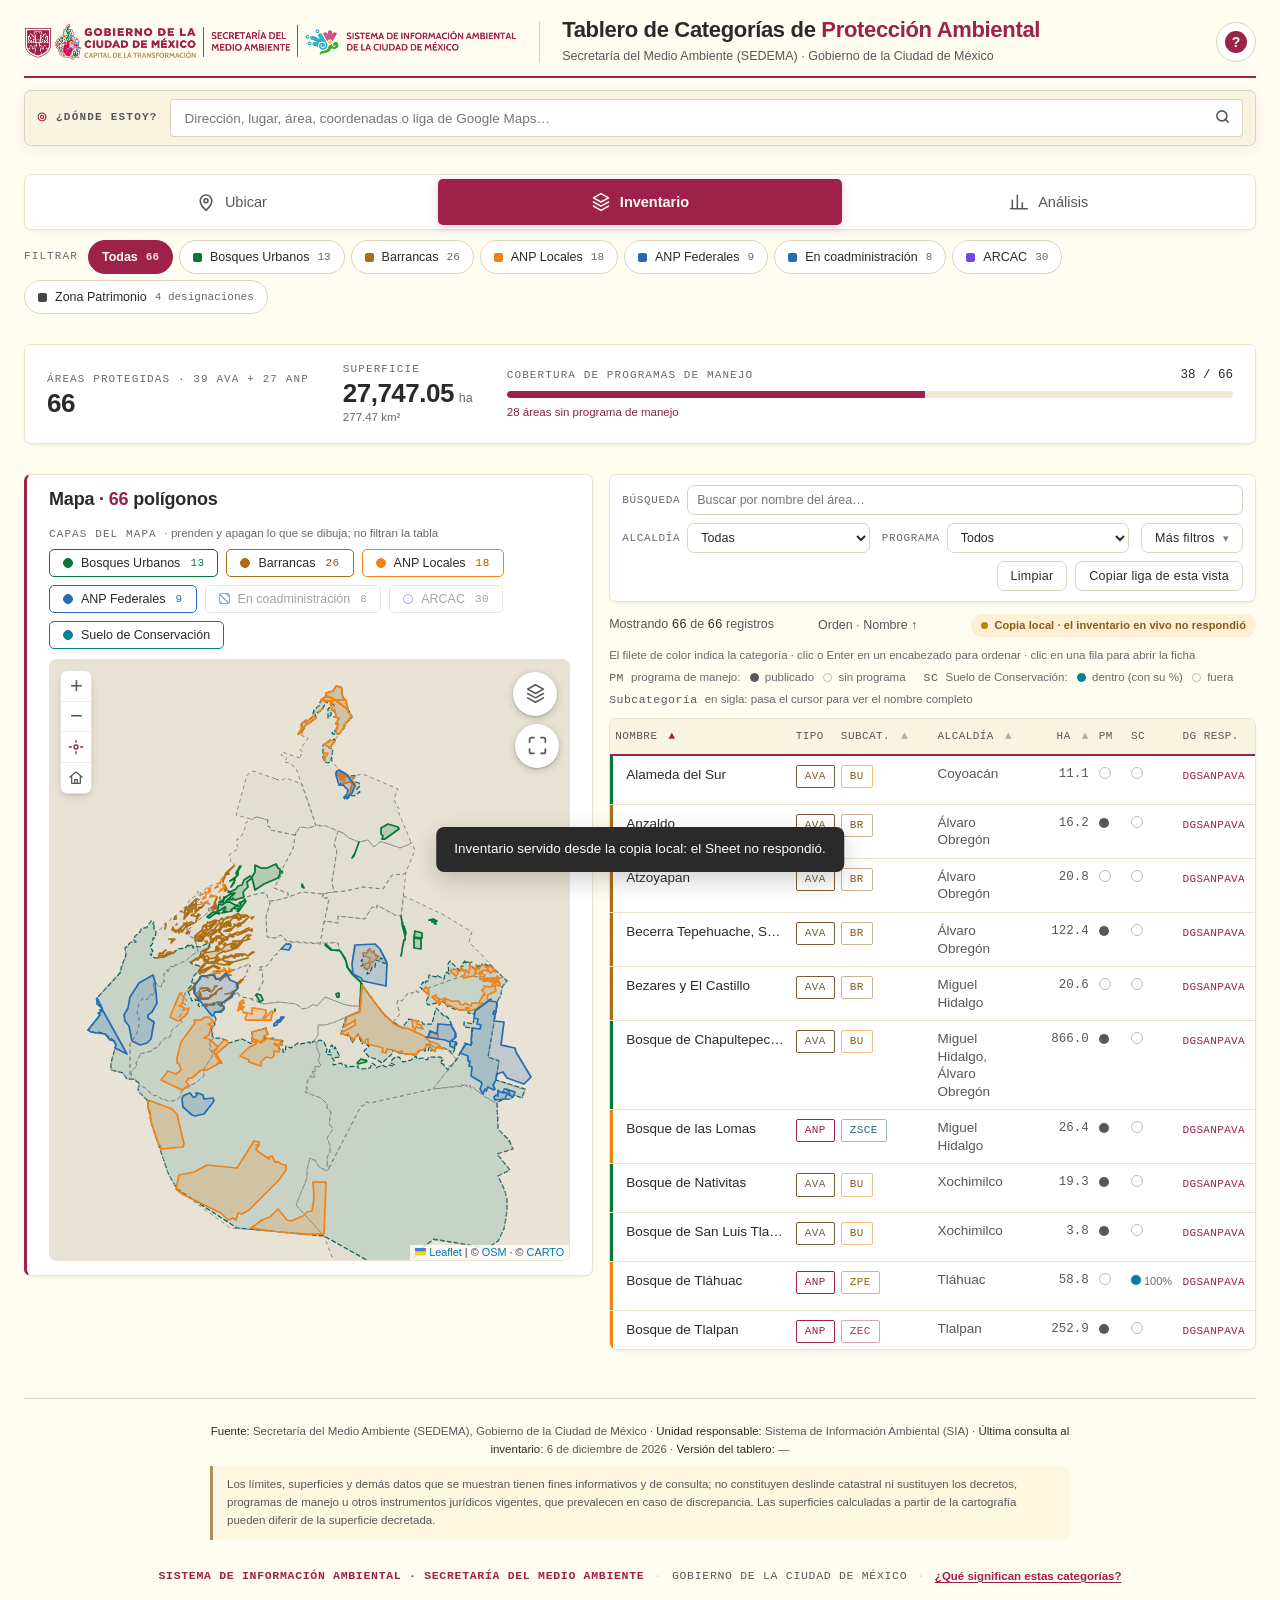
==== index.html @ 9c503afe "Filtros de Inventario en hoja para celular y Marco jurídico con índice y enlaces oficiales Inventari" ====
<!DOCTYPE html>
<html lang="es">
<head>
<meta charset="UTF-8" />
<meta name="viewport" content="width=device-width, initial-scale=1.0" />
<title>Tablero · Categorías de Protección Ambiental · SIA · SEDEMA CDMX</title>

<!-- Metadatos institucionales -->
<meta name="description" content="Sistema de Información Ambiental de la CDMX. Tablero institucional de las 66 Áreas Naturales Protegidas, Áreas de Valor Ambiental y Zonas Comunitarias de Conservación Ecológica del territorio capitalino.">
<meta name="author" content="Secretaría del Medio Ambiente · Gobierno de la Ciudad de México">
<meta name="theme-color" content="#9d2148">
<meta name="robots" content="index,follow">

<!-- Favicon institucional -->
<link rel="icon" type="image/png" href="./assets/favicon.png">
<link rel="apple-touch-icon" href="./assets/apple-touch-icon.png">
<!-- Instalable como app (PWA): manifiesto + metadatos de iOS -->
<link rel="manifest" href="./manifest.json">
<meta name="apple-mobile-web-app-title" content="SIA CDMX">
<meta name="mobile-web-app-capable" content="yes">
<meta name="apple-mobile-web-app-status-bar-style" content="default">

<!-- Open Graph (vista previa al compartir) -->
<meta property="og:type" content="website">
<meta property="og:title" content="Tablero · Categorías de Protección Ambiental · SEDEMA CDMX">
<meta property="og:description" content="Sistema institucional de las 66 áreas protegidas de la Ciudad de México: ANP, AVA y ZCEC.">
<meta property="og:image" content="https://sia.contactoverde.com/assets/og-image.png">
<meta property="og:image:width" content="1200">
<meta property="og:image:height" content="630">
<meta property="og:url" content="https://sia.contactoverde.com/">
<meta property="og:locale" content="es_MX">
<meta property="og:site_name" content="SIA · SEDEMA CDMX">

<!-- Twitter Card · vista previa al compartir en X -->
<meta name="twitter:card" content="summary_large_image">
<meta name="twitter:title" content="Tablero · Categorías de Protección Ambiental · SEDEMA CDMX">
<meta name="twitter:description" content="Sistema institucional de las 66 áreas protegidas de la Ciudad de México: ANP, AVA y ZCEC.">
<meta name="twitter:image" content="https://sia.contactoverde.com/assets/og-image.png">

<link rel="canonical" href="https://sia.contactoverde.com/">

<!-- Política de seguridad de contenido · defensa en profundidad.
     No mitiga XSS (el sitio es HTML+CSS+JS inline sin build, obliga a unsafe-inline),
     pero acota a qué dominios puede hablar la página y bloquea <base> y plugins.
     frame-ancestors se omite a propósito: los navegadores lo ignoran cuando llega por
     <meta> y solo ensucia la consola; para impedir el embebido hace falta cabecera HTTP. -->
<meta http-equiv="Content-Security-Policy" content="default-src 'self'; script-src 'self' 'unsafe-inline' https://maps.googleapis.com https://static.cloudflareinsights.com; style-src 'self' 'unsafe-inline' https://fonts.googleapis.com; font-src https://fonts.gstatic.com data:; img-src 'self' data: blob: https:; connect-src 'self' https://fonts.googleapis.com https://fonts.gstatic.com https://cloudflareinsights.com https://docs.google.com https://googleusercontent.com https://*.googleusercontent.com https://maps.googleapis.com https://places.googleapis.com https://nominatim.openstreetmap.org https://*.basemaps.cartocdn.com https://cartodb-basemaps-a.global.ssl.fastly.net https://server.arcgisonline.com; object-src 'none'; base-uri 'none'">

<!-- DNS prefetch para CDNs externas -->
<link rel="preconnect" href="https://fonts.googleapis.com">
<link rel="preconnect" href="https://fonts.gstatic.com" crossorigin>
<link href="https://fonts.googleapis.com/css2?family=Cabin:wght@500;600;700&family=Roboto:ital,wght@0,400;0,500;0,700;0,900;1,400;1,500&family=Roboto+Mono:wght@400;500&display=swap" rel="stylesheet">

<!-- DNS prefetch para los servidores de teselas -->
<link rel="dns-prefetch" href="https://cartodb-basemaps-a.global.ssl.fastly.net">
<link rel="dns-prefetch" href="https://server.arcgisonline.com">

<!-- Leaflet 1.9.4 · Mapas interactivos. Desde el 14-sep-2026 (B13) se sirve
     desde el propio dominio (vendor/): un CDN externo (unpkg) era una
     dependencia de disponibilidad ajena y un host más en la CSP. Los archivos
     son los de unpkg (leaflet.css normalizado a LF por .gitattributes, de ahí
     su hash distinto). El SRI se conserva; si se actualiza Leaflet, recalcular:
     sha256 en base64 del archivo. -->
<link rel="stylesheet" href="./vendor/leaflet.css" integrity="sha256-M3v8pcq9A7OYFbJwD+vis7ft9VkhxZzUn4jssyghIwM=" crossorigin="" />
<script src="./vendor/leaflet.js" integrity="sha256-20nQCchB9co0qIjJZRGuk2/Z9VM+kNiyxNV1lvTlZBo=" crossorigin="" defer></script>
<link rel="stylesheet" href="./styles.css">
<script>
/* Antes del primer pintado: en celular la entrada es el mapa de campo, no la
   tabla. El respaldo de 6 s garantiza que la pantalla nunca se quede colgada
   si el arranque falla. */
try{
  if(window.matchMedia('(max-width:760px)').matches){
    document.documentElement.classList.add('arranque-campo');
    setTimeout(function(){ document.documentElement.classList.remove('arranque-campo'); }, 6000);
  }
}catch(e){}
</script>
</head>
<body>
<a class="skip-link" href="#main-content">Saltar al contenido principal</a>
<div class="sia-arranque" aria-hidden="true">
  <span class="sia-arranque-marca">SIA</span>
  <span class="sia-arranque-barra"><span></span></span>
  <span class="sia-arranque-txt">Cargando el tablero</span>
</div>
<div class="wrap">
  <header class="top">
    <img src="./assets/logo-sedema.png" width="1947" height="150" decoding="async" fetchpriority="high" alt="Gobierno de la Ciudad de México · Secretaría del Medio Ambiente · Sistema de Información Ambiental" class="logo-inst">
    <span class="brand-divider" aria-hidden="true"></span>
    <div class="brand">
      <h1>Tablero de Categorías de <em>Protección Ambiental</em></h1>
      <p class="sub">Secretaría del Medio Ambiente (SEDEMA) · Gobierno de la Ciudad de México</p>
    </div>
    <div class="meta">
      <div id="metaActualizado" hidden>ACTUALIZADO · <b id="metaFecha">—</b></div>
      <button type="button" class="ayuda-btn" id="ayudaAbrir" aria-haspopup="dialog" aria-label="Guía rápida" title="Guía rápida">
        <span class="ay-ico" aria-hidden="true">?</span>
      </button>
    </div>
  </header>

  <main id="main-content">

  <!-- Acción principal en campo · vive fuera de las pestañas a propósito:
       es una acción, no una categoría, y debe estar disponible desde cualquier vista -->
  <section class="ubicar-bar" id="ubicarBar" aria-label="Ubicar un punto">
    <div class="ubicar-head">
      <span class="ubicar-kicker">¿Dónde estoy?</span>
      <span class="ubicar-hint">Ubica un punto y revisa qué instrumentos de protección aplican ahí</span>
    </div>
    <div class="ubicar-row">
      <button type="button" class="ubicar-gps" id="ubicarGps">
        <svg width="17" height="17" viewBox="0 0 24 24" fill="none" stroke="currentColor" stroke-width="2" stroke-linecap="round" stroke-linejoin="round"><circle cx="12" cy="12" r="3"/><circle cx="12" cy="12" r="8"/><line x1="12" y1="1" x2="12" y2="4"/><line x1="12" y1="20" x2="12" y2="23"/><line x1="1" y1="12" x2="4" y2="12"/><line x1="20" y1="12" x2="23" y2="12"/></svg>
        <span>Usar mi ubicación</span>
      </button>
      <div class="ubicar-input-wrap">
        <input type="text" id="ubicarInput" autocomplete="off"
               role="combobox" aria-expanded="false" aria-controls="ubicarSug" aria-autocomplete="list"
               placeholder="Dirección, lugar, área, coordenadas o liga de Google Maps…"
               aria-label="Dirección, lugar, área del inventario, coordenadas o liga de Google Maps">
        <button type="button" class="ubicar-limpiar" id="ubicarLimpiar" aria-label="Borrar la búsqueda y el resultado" title="Borrar todo" hidden>×</button>
        <button type="button" class="ubicar-go" id="ubicarGo" aria-label="Buscar">
          <svg width="15" height="15" viewBox="0 0 24 24" fill="none" stroke="currentColor" stroke-width="2.5" stroke-linecap="round" stroke-linejoin="round"><circle cx="11" cy="11" r="8"/><path d="m21 21-4.35-4.35"/></svg>
        </button>
        <div class="ubicar-sugerencias" id="ubicarSug" role="listbox" aria-label="Sugerencias" hidden></div>
      </div>
    </div>
  </section>

  <section id="ubicarResultado" hidden role="region" aria-live="polite" aria-label="Resultado de la consulta de ubicación"></section>

  <nav class="nav2" id="tabs" aria-label="Navegación principal"></nav>
  <section id="dashboard"></section>

  <!-- Mapa global · va ANTES de la tabla: el uso dominante es de campo y
       obligaba a recorrer toda la pagina para llegar al territorio.
       Vive fuera de #tableSection porque el destino «Ubicar» lo muestra
       con la tabla oculta. -->
  <section id="globalMapSection" style="display:none"></section>

  <div id="tableSection">
    <!-- Filtros jerarquizados · rediseno 2026-09-10
         Ocho filtros con el mismo peso visual obligaban a leerlos todos. Los tres
         de uso dominante quedan a la vista; los cinco restantes, tras un boton. -->
    <div class="toolbar" id="tableToolbar">
      <div class="hoja-filtros-cab"><b>Filtros</b><button type="button" class="btn" id="btnFiltrosListo">Ver resultados</button></div>
      <label class="f-buscar"><span class="lab">Búsqueda</span><input id="q" type="search" placeholder="Buscar por nombre del área…" /></label>
      <button type="button" class="btn ghost btn-filtros-movil" id="btnFiltrosMovil" aria-expanded="false" aria-controls="tableToolbar"><span>Filtros</span><span class="fm-n" id="filtrosMovilN" hidden>0</span></button>
      <label><span class="lab">Alcaldía</span><select id="fAlc"><option value="">Todas</option></select></label>
      <label><span class="lab" title="Programa de manejo">Programa</span><select id="fPM"><option value="">Todos</option><option value="Sí">Con PM</option><option value="No">Sin PM</option></select></label>
      <button type="button" class="btn ghost btn-masf" id="btnMasFiltros" aria-expanded="false" aria-controls="filtrosAvanzados">
        <span>Más filtros</span><span class="masf-n" id="masFiltrosN" hidden>0</span><span class="masf-caret" aria-hidden="true">▾</span>
      </button>
      <div class="btn-group"><button class="btn ghost" id="btnReset">Limpiar</button><button class="btn ghost" id="btnVista" type="button" title="Copia una liga que reproduce esta vista: destino, subfiltro, búsqueda y filtros">Copiar liga de esta vista</button></div>
      <div class="filtros-av" id="filtrosAvanzados" hidden>
        <label><span class="lab">Tipo</span><select id="fTipo"><option value="">Todos</option><option value="AVA">AVA</option><option value="ANP">ANP</option></select></label>
        <label><span class="lab">Jurisdicción</span><select id="fJur"><option value="">Todas</option><option value="Local">Local</option><option value="Federal">Federal</option></select></label>
        <label><span class="lab" id="labCat">Subcategoría</span><select id="fCat"><option value="">Todas</option></select></label>
        <label><span class="lab" title="Suelo de Conservación">Suelo cons.</span><select id="fSC"><option value="">Todos</option></select></label>
        <label><span class="lab" title="Dirección General responsable">DG resp.</span><select id="fDG"><option value="">Todas</option><option value="DGSANPAVA">DGSANPAVA</option><option value="DGCORENADER">DGCORENADER</option><option value="__sin__">Sin asignar</option></select></label>
      </div>
    </div>
    <div class="hoja-filtros-bd" id="hojaFiltrosBd" hidden></div>
    <div class="counter-row">
      <span id="counterLive" aria-live="polite" aria-atomic="true">Mostrando <b id="showCount">0</b> de <b id="totalCount">0</b> registros</span>
      <span id="sortInfo">Orden · Nombre ↑</span>
    </div>
    <p class="tabla-hint"><span class="hint-raton">El filete de color indica la categoría · clic o Enter en un encabezado para ordenar · clic en una fila para abrir la ficha</span><span class="hint-tactil">El filete de color indica la categoría · toca un encabezado para ordenar · toca un área para abrir su ficha</span></p>
    <p class="tabla-leyenda" aria-label="Leyenda de las columnas PM y SC"><span><b>PM</b> programa de manejo: <span class="lg-pt lleno" aria-hidden="true"></span> publicado <span class="lg-pt" aria-hidden="true"></span> sin programa</span><span><b>SC</b> Suelo de Conservación: <span class="lg-pt sc" aria-hidden="true"></span> dentro (con su %) <span class="lg-pt" aria-hidden="true"></span> fuera</span><span class="lg-sub"><b>Subcategoría</b> en sigla: pasa el cursor para ver el nombre completo</span></p>
    <div class="table-wrap"><div class="table-scroll">
      <table class="t">
        <caption class="sr-only">Inventario de áreas protegidas de la Ciudad de México · filtrable por tipo, jurisdicción, subcategoría, alcaldía, programa de manejo, suelo de conservación y dirección general responsable</caption>
        <thead class="t-head"><tr>
          <th scope="col" tabindex="0" aria-sort="ascending" data-k="nombre">Nombre <span class="arrow">▲</span></th>
          <th scope="col" tabindex="0" aria-sort="none" data-k="tipo">Tipo <span class="arrow">▲</span></th>
          <th scope="col" tabindex="0" aria-sort="none" data-k="jurisdiccion" title="Jurisdicción">Jur. <span class="arrow">▲</span></th>
          <th scope="col" tabindex="0" aria-sort="none" data-k="categoria" title="Subcategoría">Subcat. <span class="arrow">▲</span></th>
          <th scope="col" tabindex="0" aria-sort="none" data-k="alcaldia">Alcaldía <span class="arrow">▲</span></th>
          <th scope="col" tabindex="0" aria-sort="none" data-k="fecha_decreto_iso" style="text-align:right">Decreto <span class="arrow">▲</span></th>
          <th scope="col" tabindex="0" aria-sort="none" data-k="superficie" style="text-align:right" title="Superficie en hectáreas (redondeada)" aria-label="Superficie (ha)">Ha <span class="arrow">▲</span></th>
          <th scope="col" tabindex="0" aria-sort="none" data-k="programa_manejo" title="Programa de Manejo">PM <span class="arrow">▲</span></th>
          <th scope="col" tabindex="0" aria-sort="none" data-k="fecha_pm_iso" style="text-align:right" title="Fecha del Programa de Manejo">Fecha PM <span class="arrow">▲</span></th>
          <th scope="col" tabindex="0" aria-sort="none" data-k="suelo_conservacion_pct" title="Suelo de Conservación · ordena por porcentaje">SC <span class="arrow">▲</span></th>
          <th scope="col" tabindex="0" aria-sort="none" data-k="dg_responsable" title="Dirección General responsable">DG resp. <span class="arrow">▲</span></th>
        </tr></thead>
        <tbody class="t-body" id="tb"></tbody>
      </table>
    </div></div>

  </div>

  </main>

  <!-- Footer institucional · siempre visible -->
  <footer class="sia-footer" role="contentinfo">
    <div class="sia-proc">
      <p><b>Fuente:</b> Secretaría del Medio Ambiente (SEDEMA), Gobierno de la Ciudad de México ·
         <b>Unidad responsable:</b> Sistema de Información Ambiental (SIA) ·
         <b>Última consulta al inventario:</b> <span id="footerCorte">—</span> ·
         <b>Versión del tablero:</b> <span id="footerVersion" title="Versión de la copia instalada en este navegador">—</span></p>
      <p class="sia-proc-aviso">Los límites, superficies y demás datos que se muestran tienen fines
         informativos y de consulta; no constituyen deslinde catastral ni sustituyen los decretos,
         programas de manejo u otros instrumentos jurídicos vigentes, que prevalecen en caso de
         discrepancia. Las superficies calculadas a partir de la cartografía pueden diferir de la
         superficie decretada.</p>
    </div>
    <div class="sia-footer-inner">
      <span class="sia-footer-text">Sistema de Información Ambiental · Secretaría del Medio Ambiente</span>
      <span class="sia-footer-sep">·</span>
      <span class="sia-footer-text-2">Gobierno de la Ciudad de México</span>
      <span class="sia-footer-sep">·</span>
      <button type="button" class="sia-footer-ayuda" id="ayudaAbrirPie" aria-haspopup="dialog">¿Qué significan estas categorías?</button>
    </div>
  </footer>
</div>

<div class="backdrop" id="bd"></div>
<aside class="drawer" id="dr" role="dialog" aria-label="Ficha del área" tabindex="-1">
  <!-- Cabecera fija de la hoja: el asa vivía dentro del cuerpo desplazable y
       por eso se iba con el scroll y no servía de agarre. Aquí no se mueve. -->
  <div class="drawer-asa" id="drawerAsa" role="slider" tabindex="0" aria-orientation="vertical"
       aria-label="Altura de la ficha" aria-valuemin="0" aria-valuemax="2" aria-valuenow="2" aria-valuetext="completa"><span></span></div>
  <button type="button" class="drawer-tirador" id="drTirador"
          aria-label="Cerrar ficha · también se puede arrastrar hacia la derecha"></button>
  <!-- Cabecera fija (14-sep-2026): título, botón de imagen y «×» son un solo
       bloque fuera del cuerpo desplazable. Antes el título era «sticky» dentro
       del cuerpo y el «×» colgaba de la hoja: con el rebote elástico de iOS se
       separaban. El JS mueve aquí la .drawer-header-row de cada ficha. -->
  <div class="drawer-head" id="drHead">
    <button class="close" id="drClose" aria-label="Cerrar ficha">×</button>
  </div>
  <div class="drawer-inner" id="drIn"></div>
</aside>

<!-- ═══ PANTALLA DE AYUDA ═══════════════════════════════════════════
     Contenido estatico: no depende del Sheet ni del inventario cargado,
     de modo que sigue disponible aunque la fuente de datos falle. -->
<div class="ayuda-bd" id="ayudaBd" hidden></div>
<div class="ayuda-dlg" id="ayudaDlg" role="dialog" aria-modal="true"
     aria-labelledby="ayudaTitulo" tabindex="-1" hidden>
  <div class="ayuda-head">
    <div>
      <h2 id="ayudaTitulo">Guía rápida</h2>
      <p>Qué protege cada categoría y cómo leer este tablero.</p>
    </div>
    <button type="button" class="ayuda-cerrar" id="ayudaCerrar" aria-label="Cerrar la guía">×</button>
  </div>
  <div class="ayuda-cuerpo">

    <section class="ayuda-sec">
      <h3>Qué es este tablero</h3>
      <p>Reúne en un solo lugar las <b>66 áreas con categoría de protección ambiental</b> de la
         Ciudad de México: su superficie, su instrumento de creación, su situación respecto al
         Suelo de Conservación y su ubicación en el territorio. Sirve para responder dos
         preguntas: <i>qué es y dónde está un área</i>, y <i>qué protección aplica en un punto
         concreto</i>.</p>
    </section>

    <section class="ayuda-sec">
      <h3>Las dos familias</h3>
      <div class="ayuda-fam">
        <div class="ayuda-fam-card ava">
          <span class="sig">AVA</span>
          <span class="nom">Área de Valor Ambiental</span>
          <span class="cifra">39</span>
          <span class="desglose">13 Bosque Urbano · 26 Barranca</span>
        </div>
        <div class="ayuda-fam-card anp">
          <span class="sig">ANP</span>
          <span class="nom">Área Natural Protegida</span>
          <span class="cifra">27</span>
          <span class="desglose">18 de competencia local · 9 federal</span>
        </div>
      </div>
      <p><b>AVA.</b> Superficies dentro del suelo urbano cuyos ecosistemas originales han sido
         modificados, y que prestan servicios ambientales a la ciudad. Las declara la Jefatura de
         Gobierno y su administración corresponde a la Secretaría.</p>
      <p><b>ANP.</b> Zonas donde los ambientes originales no han sido alterados de manera
         significativa, o que requieren preservarse y restaurarse. Pueden ser de competencia
         local —declaradas por la Ciudad— o federal, según el instrumento que las crea y la
         autoridad que las administra.</p>
      <p>La diferencia práctica es de <b>grado de conservación y de autoridad competente</b>, no
         de jerarquía: ambas son categorías de protección con efectos jurídicos propios.</p>
    </section>

    <section class="ayuda-sec">
      <h3>Subcategorías que aparecen en el inventario</h3>
      <table class="ayuda-tabla">
        <thead><tr><th>Clave</th><th>Subcategoría</th><th>Familia</th></tr></thead>
        <tbody>
          <tr><td>BU</td><td>Bosque Urbano</td><td>AVA</td></tr>
          <tr><td>BR</td><td>Barranca</td><td>AVA</td></tr>
          <tr><td>ZCE</td><td>Zona de Conservación Ecológica</td><td>ANP local</td></tr>
          <tr><td>ZSCE</td><td>Zona Sujeta a Conservación Ecológica</td><td>ANP local</td></tr>
          <tr><td>ZPHE</td><td>Zona de Protección Hidrológica y Ecológica</td><td>ANP local</td></tr>
          <tr><td>ZEC</td><td>Zona Ecológica y Cultural</td><td>ANP local</td></tr>
          <tr><td>ZPE</td><td>Zona de Protección Especial</td><td>ANP local</td></tr>
          <tr><td>REC</td><td>Reserva Ecológica Comunitaria</td><td>ANP local</td></tr>
          <tr><td>PN</td><td>Parque Nacional</td><td>ANP federal</td></tr>
          <tr><td>APRN</td><td>Área de Protección de Recursos Naturales</td><td>ANP federal</td></tr>
        </tbody>
      </table>
    </section>

    <section class="ayuda-sec">
      <h3>Módulos que no cuentan en el inventario</h3>
      <p>Tres capas se consultan aparte porque <b>no son categorías de protección ambiental</b> y
         por eso no suman a las 66 áreas, aunque se traslapen con ellas en el territorio:</p>
      <ul class="ayuda-lista">
        <li><b>ARCAC</b> — Áreas de Rescate y Conservación Agroecológica Comunitaria. Núcleos
            agrarios con vocación productiva y de conservación; su lógica es agraria y
            comunitaria, no declaratoria.</li>
        <li><b>Zona Patrimonio</b> — el polígono de Xochimilco, Tláhuac y Milpa Alta inscrito en
            la Lista del Patrimonio Mundial. Es un régimen patrimonial, no ambiental.</li>
        <li><b>Traslapes</b> — superficies donde dos o más polígonos coinciden. Se muestran para
            evitar doble contabilidad de superficie, no como un área más.</li>
      </ul>
    </section>

    <section class="ayuda-sec">
      <h3>Suelo de Conservación</h3>
      <p>Es una <b>clasificación del suelo</b> establecida por el programa de ordenamiento
         territorial, distinta de las categorías de protección. Un área puede estar protegida y
         no estar en Suelo de Conservación, y a la inversa. El tablero informa qué proporción de
         cada polígono cae dentro:</p>
      <div class="ayuda-sc">
        <div class="ayuda-sc-fila"><span class="status-tag status-sc status-tag-si">Dentro</span>
          <span>99.5&nbsp;% o más de la superficie del área.</span></div>
        <div class="ayuda-sc-fila"><span class="status-tag status-sc status-tag-parcial">Parcial</span>
          <span>Entre 0.5&nbsp;% y 99.5&nbsp;%. Se muestra el porcentaje exacto junto a la etiqueta.</span></div>
        <div class="ayuda-sc-fila"><span class="status-tag status-sc status-tag-no">Fuera</span>
          <span>Menos de 0.5&nbsp;%; en la práctica, área en suelo urbano.</span></div>
        <div class="ayuda-sc-fila"><span class="status-tag status-sc status-tag-nd">Sin dato</span>
          <span>El cálculo no está disponible para ese polígono.</span></div>
      </div>
    </section>

    <section class="ayuda-sec">
      <h3>Cómo usarlo</h3>
      <ul class="ayuda-lista">
        <li><b>¿Dónde estoy?</b> — Escribe en la barra de búsqueda o usa el botón de
            ubicación. El tablero responde qué instrumentos de protección aplican en ese
            punto. Se acepta:
          <ul class="ayuda-sublista">
            <li><b>Una dirección</b> — calle y número, colonia o código postal:
              <code>Av. Universidad 1200</code></li>
            <li><b>El nombre de un lugar</b> — comercios, hospitales, escuelas, estaciones:
              <code>Comercial Mexicana Coyoacán</code></li>
            <li><b>Un área del inventario</b> — completa o en parte:
              <code>Ajusco</code> · <code>Tempiluli</code></li>
            <li><b>Coordenadas</b> — con punto o coma decimal, y en grados con hemisferio:
              <code>19.4237, -99.1421</code> · <code>19.42 N, 99.14 O</code>. Si vienen
              invertidas, se corrigen solas.</li>
            <li><b>Una liga de Google Maps</b> — pegada completa; se extrae el punto.</li>
          </ul>
          Direcciones y lugares abarcan la Ciudad de México, el Estado de México y Morelos.
          Las áreas y las coordenadas se resuelven en el propio equipo, sin conexión.</li>
        <li><b>Filtros</b> — La barra inferior cambia de destino; las pastillas acotan por
            subcategoría. Los contadores se actualizan en vivo.</li>
        <li><b>Ficha</b> — Un clic en cualquier fila o en un polígono del mapa abre la ficha con
            superficie, decreto, alcaldías, coadministración y mapa propio.</li>
        <li><b>Compartir</b> — Cada ficha genera una imagen con sus datos principales, lista
            para enviarse por mensajería.</li>
        <li><b>Liga de esta vista</b> — El botón «Copiar liga de esta vista» genera una dirección
            que reproduce exactamente lo que tienes en pantalla: destino, subfiltro, orden,
            búsqueda y filtros. Sirve para volver después o para mandarla a alguien; no se
            guarda nada en el equipo.</li>
      </ul>
    </section>

    <div class="ayuda-aviso">
      <p><b>Carácter informativo.</b> Las superficies y los polígonos provienen de los decretos y
         de los insumos cartográficos disponibles en la Secretaría. Para cualquier efecto legal
         prevalece el texto del instrumento de creación publicado en la Gaceta Oficial y el plano
         oficial correspondiente.</p>
    </div>

  </div>
</div>


<script src="./config.js"></script>
<script src="./app.js"></script>
</body>
</html>
---- vendor/leaflet.css ----
/* required styles */

.leaflet-pane,
.leaflet-tile,
.leaflet-marker-icon,
.leaflet-marker-shadow,
.leaflet-tile-container,
.leaflet-pane > svg,
.leaflet-pane > canvas,
.leaflet-zoom-box,
.leaflet-image-layer,
.leaflet-layer {
	position: absolute;
	left: 0;
	top: 0;
	}
.leaflet-container {
	overflow: hidden;
	}
.leaflet-tile,
.leaflet-marker-icon,
.leaflet-marker-shadow {
	-webkit-user-select: none;
	   -moz-user-select: none;
	        user-select: none;
	  -webkit-user-drag: none;
	}
/* Prevents IE11 from highlighting tiles in blue */
.leaflet-tile::selection {
	background: transparent;
}
/* Safari renders non-retina tile on retina better with this, but Chrome is worse */
.leaflet-safari .leaflet-tile {
	image-rendering: -webkit-optimize-contrast;
	}
/* hack that prevents hw layers "stretching" when loading new tiles */
.leaflet-safari .leaflet-tile-container {
	width: 1600px;
	height: 1600px;
	-webkit-transform-origin: 0 0;
	}
.leaflet-marker-icon,
.leaflet-marker-shadow {
	display: block;
	}
/* .leaflet-container svg: reset svg max-width decleration shipped in Joomla! (joomla.org) 3.x */
/* .leaflet-container img: map is broken in FF if you have max-width: 100% on tiles */
.leaflet-container .leaflet-overlay-pane svg {
	max-width: none !important;
	max-height: none !important;
	}
.leaflet-container .leaflet-marker-pane img,
.leaflet-container .leaflet-shadow-pane img,
.leaflet-container .leaflet-tile-pane img,
.leaflet-container img.leaflet-image-layer,
.leaflet-container .leaflet-tile {
	max-width: none !important;
	max-height: none !important;
	width: auto;
	padding: 0;
	}

.leaflet-container img.leaflet-tile {
	/* See: https://bugs.chromium.org/p/chromium/issues/detail?id=600120 */
	mix-blend-mode: plus-lighter;
}

.leaflet-container.leaflet-touch-zoom {
	-ms-touch-action: pan-x pan-y;
	touch-action: pan-x pan-y;
	}
.leaflet-container.leaflet-touch-drag {
	-ms-touch-action: pinch-zoom;
	/* Fallback for FF which doesn't support pinch-zoom */
	touch-action: none;
	touch-action: pinch-zoom;
}
.leaflet-container.leaflet-touch-drag.leaflet-touch-zoom {
	-ms-touch-action: none;
	touch-action: none;
}
.leaflet-container {
	-webkit-tap-highlight-color: transparent;
}
.leaflet-container a {
	-webkit-tap-highlight-color: rgba(51, 181, 229, 0.4);
}
.leaflet-tile {
	filter: inherit;
	visibility: hidden;
	}
.leaflet-tile-loaded {
	visibility: inherit;
	}
.leaflet-zoom-box {
	width: 0;
	height: 0;
	-moz-box-sizing: border-box;
	     box-sizing: border-box;
	z-index: 800;
	}
/* workaround for https://bugzilla.mozilla.org/show_bug.cgi?id=888319 */
.leaflet-overlay-pane svg {
	-moz-user-select: none;
	}

.leaflet-pane         { z-index: 400; }

.leaflet-tile-pane    { z-index: 200; }
.leaflet-overlay-pane { z-index: 400; }
.leaflet-shadow-pane  { z-index: 500; }
.leaflet-marker-pane  { z-index: 600; }
.leaflet-tooltip-pane   { z-index: 650; }
.leaflet-popup-pane   { z-index: 700; }

.leaflet-map-pane canvas { z-index: 100; }
.leaflet-map-pane svg    { z-index: 200; }

.leaflet-vml-shape {
	width: 1px;
	height: 1px;
	}
.lvml {
	behavior: url(#default#VML);
	display: inline-block;
	position: absolute;
	}


/* control positioning */

.leaflet-control {
	position: relative;
	z-index: 800;
	pointer-events: visiblePainted; /* IE 9-10 doesn't have auto */
	pointer-events: auto;
	}
.leaflet-top,
.leaflet-bottom {
	position: absolute;
	z-index: 1000;
	pointer-events: none;
	}
.leaflet-top {
	top: 0;
	}
.leaflet-right {
	right: 0;
	}
.leaflet-bottom {
	bottom: 0;
	}
.leaflet-left {
	left: 0;
	}
.leaflet-control {
	float: left;
	clear: both;
	}
.leaflet-right .leaflet-control {
	float: right;
	}
.leaflet-top .leaflet-control {
	margin-top: 10px;
	}
.leaflet-bottom .leaflet-control {
	margin-bottom: 10px;
	}
.leaflet-left .leaflet-control {
	margin-left: 10px;
	}
.leaflet-right .leaflet-control {
	margin-right: 10px;
	}


/* zoom and fade animations */

.leaflet-fade-anim .leaflet-popup {
	opacity: 0;
	-webkit-transition: opacity 0.2s linear;
	   -moz-transition: opacity 0.2s linear;
	        transition: opacity 0.2s linear;
	}
.leaflet-fade-anim .leaflet-map-pane .leaflet-popup {
	opacity: 1;
	}
.leaflet-zoom-animated {
	-webkit-transform-origin: 0 0;
	    -ms-transform-origin: 0 0;
	        transform-origin: 0 0;
	}
svg.leaflet-zoom-animated {
	will-change: transform;
}

.leaflet-zoom-anim .leaflet-zoom-animated {
	-webkit-transition: -webkit-transform 0.25s cubic-bezier(0,0,0.25,1);
	   -moz-transition:    -moz-transform 0.25s cubic-bezier(0,0,0.25,1);
	        transition:         transform 0.25s cubic-bezier(0,0,0.25,1);
	}
.leaflet-zoom-anim .leaflet-tile,
.leaflet-pan-anim .leaflet-tile {
	-webkit-transition: none;
	   -moz-transition: none;
	        transition: none;
	}

.leaflet-zoom-anim .leaflet-zoom-hide {
	visibility: hidden;
	}


/* cursors */

.leaflet-interactive {
	cursor: pointer;
	}
.leaflet-grab {
	cursor: -webkit-grab;
	cursor:    -moz-grab;
	cursor:         grab;
	}
.leaflet-crosshair,
.leaflet-crosshair .leaflet-interactive {
	cursor: crosshair;
	}
.leaflet-popup-pane,
.leaflet-control {
	cursor: auto;
	}
.leaflet-dragging .leaflet-grab,
.leaflet-dragging .leaflet-grab .leaflet-interactive,
.leaflet-dragging .leaflet-marker-draggable {
	cursor: move;
	cursor: -webkit-grabbing;
	cursor:    -moz-grabbing;
	cursor:         grabbing;
	}

/* marker & overlays interactivity */
.leaflet-marker-icon,
.leaflet-marker-shadow,
.leaflet-image-layer,
.leaflet-pane > svg path,
.leaflet-tile-container {
	pointer-events: none;
	}

.leaflet-marker-icon.leaflet-interactive,
.leaflet-image-layer.leaflet-interactive,
.leaflet-pane > svg path.leaflet-interactive,
svg.leaflet-image-layer.leaflet-interactive path {
	pointer-events: visiblePainted; /* IE 9-10 doesn't have auto */
	pointer-events: auto;
	}

/* visual tweaks */

.leaflet-container {
	background: #ddd;
	outline-offset: 1px;
	}
.leaflet-container a {
	color: #0078A8;
	}
.leaflet-zoom-box {
	border: 2px dotted #38f;
	background: rgba(255,255,255,0.5);
	}


/* general typography */
.leaflet-container {
	font-family: "Helvetica Neue", Arial, Helvetica, sans-serif;
	font-size: 12px;
	font-size: 0.75rem;
	line-height: 1.5;
	}


/* general toolbar styles */

.leaflet-bar {
	box-shadow: 0 1px 5px rgba(0,0,0,0.65);
	border-radius: 4px;
	}
.leaflet-bar a {
	background-color: #fff;
	border-bottom: 1px solid #ccc;
	width: 26px;
	height: 26px;
	line-height: 26px;
	display: block;
	text-align: center;
	text-decoration: none;
	color: black;
	}
.leaflet-bar a,
.leaflet-control-layers-toggle {
	background-position: 50% 50%;
	background-repeat: no-repeat;
	display: block;
	}
.leaflet-bar a:hover,
.leaflet-bar a:focus {
	background-color: #f4f4f4;
	}
.leaflet-bar a:first-child {
	border-top-left-radius: 4px;
	border-top-right-radius: 4px;
	}
.leaflet-bar a:last-child {
	border-bottom-left-radius: 4px;
	border-bottom-right-radius: 4px;
	border-bottom: none;
	}
.leaflet-bar a.leaflet-disabled {
	cursor: default;
	background-color: #f4f4f4;
	color: #bbb;
	}

.leaflet-touch .leaflet-bar a {
	width: 30px;
	height: 30px;
	line-height: 30px;
	}
.leaflet-touch .leaflet-bar a:first-child {
	border-top-left-radius: 2px;
	border-top-right-radius: 2px;
	}
.leaflet-touch .leaflet-bar a:last-child {
	border-bottom-left-radius: 2px;
	border-bottom-right-radius: 2px;
	}

/* zoom control */

.leaflet-control-zoom-in,
.leaflet-control-zoom-out {
	font: bold 18px 'Lucida Console', Monaco, monospace;
	text-indent: 1px;
	}

.leaflet-touch .leaflet-control-zoom-in, .leaflet-touch .leaflet-control-zoom-out  {
	font-size: 22px;
	}


/* layers control */

.leaflet-control-layers {
	box-shadow: 0 1px 5px rgba(0,0,0,0.4);
	background: #fff;
	border-radius: 5px;
	}
.leaflet-control-layers-toggle {
	background-image: url(images/layers.png);
	width: 36px;
	height: 36px;
	}
.leaflet-retina .leaflet-control-layers-toggle {
	background-image: url(images/layers-2x.png);
	background-size: 26px 26px;
	}
.leaflet-touch .leaflet-control-layers-toggle {
	width: 44px;
	height: 44px;
	}
.leaflet-control-layers .leaflet-control-layers-list,
.leaflet-control-layers-expanded .leaflet-control-layers-toggle {
	display: none;
	}
.leaflet-control-layers-expanded .leaflet-control-layers-list {
	display: block;
	position: relative;
	}
.leaflet-control-layers-expanded {
	padding: 6px 10px 6px 6px;
	color: #333;
	background: #fff;
	}
.leaflet-control-layers-scrollbar {
	overflow-y: scroll;
	overflow-x: hidden;
	padding-right: 5px;
	}
.leaflet-control-layers-selector {
	margin-top: 2px;
	position: relative;
	top: 1px;
	}
.leaflet-control-layers label {
	display: block;
	font-size: 13px;
	font-size: 1.08333em;
	}
.leaflet-control-layers-separator {
	height: 0;
	border-top: 1px solid #ddd;
	margin: 5px -10px 5px -6px;
	}

/* Default icon URLs */
.leaflet-default-icon-path { /* used only in path-guessing heuristic, see L.Icon.Default */
	background-image: url(images/marker-icon.png);
	}


/* attribution and scale controls */

.leaflet-container .leaflet-control-attribution {
	background: #fff;
	background: rgba(255, 255, 255, 0.8);
	margin: 0;
	}
.leaflet-control-attribution,
.leaflet-control-scale-line {
	padding: 0 5px;
	color: #333;
	line-height: 1.4;
	}
.leaflet-control-attribution a {
	text-decoration: none;
	}
.leaflet-control-attribution a:hover,
.leaflet-control-attribution a:focus {
	text-decoration: underline;
	}
.leaflet-attribution-flag {
	display: inline !important;
	vertical-align: baseline !important;
	width: 1em;
	height: 0.6669em;
	}
.leaflet-left .leaflet-control-scale {
	margin-left: 5px;
	}
.leaflet-bottom .leaflet-control-scale {
	margin-bottom: 5px;
	}
.leaflet-control-scale-line {
	border: 2px solid #777;
	border-top: none;
	line-height: 1.1;
	padding: 2px 5px 1px;
	white-space: nowrap;
	-moz-box-sizing: border-box;
	     box-sizing: border-box;
	background: rgba(255, 255, 255, 0.8);
	text-shadow: 1px 1px #fff;
	}
.leaflet-control-scale-line:not(:first-child) {
	border-top: 2px solid #777;
	border-bottom: none;
	margin-top: -2px;
	}
.leaflet-control-scale-line:not(:first-child):not(:last-child) {
	border-bottom: 2px solid #777;
	}

.leaflet-touch .leaflet-control-attribution,
.leaflet-touch .leaflet-control-layers,
.leaflet-touch .leaflet-bar {
	box-shadow: none;
	}
.leaflet-touch .leaflet-control-layers,
.leaflet-touch .leaflet-bar {
	border: 2px solid rgba(0,0,0,0.2);
	background-clip: padding-box;
	}


/* popup */

.leaflet-popup {
	position: absolute;
	text-align: center;
	margin-bottom: 20px;
	}
.leaflet-popup-content-wrapper {
	padding: 1px;
	text-align: left;
	border-radius: 12px;
	}
.leaflet-popup-content {
	margin: 13px 24px 13px 20px;
	line-height: 1.3;
	font-size: 13px;
	font-size: 1.08333em;
	min-height: 1px;
	}
.leaflet-popup-content p {
	margin: 17px 0;
	margin: 1.3em 0;
	}
.leaflet-popup-tip-container {
	width: 40px;
	height: 20px;
	position: absolute;
	left: 50%;
	margin-top: -1px;
	margin-left: -20px;
	overflow: hidden;
	pointer-events: none;
	}
.leaflet-popup-tip {
	width: 17px;
	height: 17px;
	padding: 1px;

	margin: -10px auto 0;
	pointer-events: auto;

	-webkit-transform: rotate(45deg);
	   -moz-transform: rotate(45deg);
	    -ms-transform: rotate(45deg);
	        transform: rotate(45deg);
	}
.leaflet-popup-content-wrapper,
.leaflet-popup-tip {
	background: white;
	color: #333;
	box-shadow: 0 3px 14px rgba(0,0,0,0.4);
	}
.leaflet-container a.leaflet-popup-close-button {
	position: absolute;
	top: 0;
	right: 0;
	border: none;
	text-align: center;
	width: 24px;
	height: 24px;
	font: 16px/24px Tahoma, Verdana, sans-serif;
	color: #757575;
	text-decoration: none;
	background: transparent;
	}
.leaflet-container a.leaflet-popup-close-button:hover,
.leaflet-container a.leaflet-popup-close-button:focus {
	color: #585858;
	}
.leaflet-popup-scrolled {
	overflow: auto;
	}

.leaflet-oldie .leaflet-popup-content-wrapper {
	-ms-zoom: 1;
	}
.leaflet-oldie .leaflet-popup-tip {
	width: 24px;
	margin: 0 auto;

	-ms-filter: "progid:DXImageTransform.Microsoft.Matrix(M11=0.70710678, M12=0.70710678, M21=-0.70710678, M22=0.70710678)";
	filter: progid:DXImageTransform.Microsoft.Matrix(M11=0.70710678, M12=0.70710678, M21=-0.70710678, M22=0.70710678);
	}

.leaflet-oldie .leaflet-control-zoom,
.leaflet-oldie .leaflet-control-layers,
.leaflet-oldie .leaflet-popup-content-wrapper,
.leaflet-oldie .leaflet-popup-tip {
	border: 1px solid #999;
	}


/* div icon */

.leaflet-div-icon {
	background: #fff;
	border: 1px solid #666;
	}


/* Tooltip */
/* Base styles for the element that has a tooltip */
.leaflet-tooltip {
	position: absolute;
	padding: 6px;
	background-color: #fff;
	border: 1px solid #fff;
	border-radius: 3px;
	color: #222;
	white-space: nowrap;
	-webkit-user-select: none;
	-moz-user-select: none;
	-ms-user-select: none;
	user-select: none;
	pointer-events: none;
	box-shadow: 0 1px 3px rgba(0,0,0,0.4);
	}
.leaflet-tooltip.leaflet-interactive {
	cursor: pointer;
	pointer-events: auto;
	}
.leaflet-tooltip-top:before,
.leaflet-tooltip-bottom:before,
.leaflet-tooltip-left:before,
.leaflet-tooltip-right:before {
	position: absolute;
	pointer-events: none;
	border: 6px solid transparent;
	background: transparent;
	content: "";
	}

/* Directions */

.leaflet-tooltip-bottom {
	margin-top: 6px;
}
.leaflet-tooltip-top {
	margin-top: -6px;
}
.leaflet-tooltip-bottom:before,
.leaflet-tooltip-top:before {
	left: 50%;
	margin-left: -6px;
	}
.leaflet-tooltip-top:before {
	bottom: 0;
	margin-bottom: -12px;
	border-top-color: #fff;
	}
.leaflet-tooltip-bottom:before {
	top: 0;
	margin-top: -12px;
	margin-left: -6px;
	border-bottom-color: #fff;
	}
.leaflet-tooltip-left {
	margin-left: -6px;
}
.leaflet-tooltip-right {
	margin-left: 6px;
}
.leaflet-tooltip-left:before,
.leaflet-tooltip-right:before {
	top: 50%;
	margin-top: -6px;
	}
.leaflet-tooltip-left:before {
	right: 0;
	margin-right: -12px;
	border-left-color: #fff;
	}
.leaflet-tooltip-right:before {
	left: 0;
	margin-left: -12px;
	border-right-color: #fff;
	}

/* Printing */

@media print {
	/* Prevent printers from removing background-images of controls. */
	.leaflet-control {
		-webkit-print-color-adjust: exact;
		print-color-adjust: exact;
		}
	}
---- styles.css ----
/* ═════════════════════════════════════════════════════════════════════
   Dashboard · Categorías de Protección Ambiental · SIA · SEDEMA CDMX
   Hoja de estilos. Hasta la v43 vivía incrustada en index.html; se separó
   para poder analizarla con herramientas de CSS y para que un cambio de
   estilo no obligue a reenviar el archivo completo.

   Reglas que no se rompen:
   · Las reglas compiten por ORDEN cuando la especificidad empata. No mover
     bloques de sitio sin verificar con el arnés.
   · Nunca borrar «la línea que contiene X»: un selector puede ocupar varios
     renglones y la llave de apertura vivir en el último.
   · Toda clase de nombre genérico (.meta, .item, .sub) lleva contexto.
   ═════════════════════════════════════════════════════════════════════ */
  :root{
    /* Paleta oficial · Gobierno de la Ciudad de México */
    --font-titulo:'Cabin','Roboto',sans-serif;  /* Identidad: Cabin para títulos */
    --guinda:#9d2148;   /* Pantone 7420 C — institucional primario */
    --guinda-900:#7a1a37;   /* Guinda oscurecido · estados :hover y :active */
    --guinda-400:#c0426d;   /* Guinda aclarado · degradados y barras de avance */
    --dorado:#b28e5c;   /* Pantone 465 C — institucional primario (uso gráfico) */
    --dorado-text:#7a5d35;  /* Variante oscura para texto (contraste 5.6:1 sobre crema, AA) */
    --naranja:#f08217;
    --marron:#ac6d14;
    --magenta:#d72f89;
    --rojo:#e5074c;
    --verde:#027a35;
    --azul:#266cb4;
    --gris:#55585a;
    --violeta:#8F4889;
    --crema:#fffdf0;

    /* Mapeo funcional */
    --bg:var(--crema);
    --bg-2:#f8f4e0;
    --bg-3:#f1ead4;
    --ink:#2a2a2a;
    --ink-2:var(--gris);
    /* 2.78:1 sobre --bg-3 no cumplia AA y es el color de la etiqueta que
       identifica cada dato en la ficha. #67696b da 5.40 sobre crema y 4.58
       sobre el fondo mas oscuro del sistema. */
    --muted:#67696b;
    --marron-900:#8f5610;   /* fondo de insignia con texto crema · 5.86:1 */
    /* Colores de grupo para TEXTO pequeño (AA ≥ 4.5:1 sobre blanco y crema) */
    --bu-text:#027a35;  --br-text:#8f5610;  --anpl-text:#a85400;  --anpf-text:#266cb4;
    --magenta-900:#c2277a;  /* idem · 5.32:1 */
    --line:#d9d3c0;
    --line-soft:#eae4cf;
    --card:#ffffff;

    /* Paleta de subcategorias · Pantone de referencia entre parentesis.
       Se tokeniza para que un cambio de identidad no obligue a cazar
       hex sueltos por toda la hoja. */
    --sub-bu:#8a5a12;      /* Bosque Urbano · Naranja 158C oscurecido */
    --sub-zsce:#1c6b85;    /* ZSCE · Azul claro 0821C */
    --sub-zpe:#8a6a00;     /* ZPE · Amarillo 7548C oscurecido */
    --sub-zec:#a63a52;     /* ZEC · Rosa 176C oscurecido */
    --sub-pn:#b5133f;      /* Parque Nacional · Rojo 1925C */
    --sub-rvs:#5d8a5e;     /* Fallback · Verde oliva */
    --sub-rb:#8b4513;      /* Fallback · Sienna */
    --sub-mn:#4a90a4;      /* Fallback · Azul gris */
    --sub-apff:#7e57c2;    /* Fallback · Purpura */
    --sub-san:#d35400;     /* Fallback · Naranja oscuro */

    /* Colores por grupo */
    --bu:var(--verde);
    --br:var(--marron);
    --anpl:var(--naranja);
    --anpf:var(--azul);
    --legal:var(--violeta);

    --shadow:0 1px 2px rgba(42,42,42,.04),0 4px 12px -6px rgba(42,42,42,.08);
    --radius:7px;

    /* ─── Sistema de diseno · consolidacion 2026-08-22 ────────────────────
       Antes: 36 tamanos de letra, 14 radios, 20 sombras, 11 z-index y 32
       colores hex sueltos fuera de este bloque. Cada token conserva el valor
       que ya tenia el caso dominante: es consolidacion, no rediseno.
       Movimiento maximo: 1 px. */
    /* Rediseno 2026-09-10 · piso tipografico de 11 px (antes 9.5) y escala
       reducida: el cuerpo sube y las cifras gigantes bajan, porque el dato
       util es la comparacion, no el tamano. */
    --fs-micro:11px;    --fs-mini:11px;    --fs-xs:11.5px;
    --fs-sm:12.5px;     --fs-base:13.5px;  --fs-md:14.5px;
    --fs-lg:18px;       --fs-xl:22px;      --fs-2xl:26px;
    --fs-hero:27px;     --fs-mega:36px;

    --r-chip:2px;       /* insignias y puntos de color */
    --r-ui:5px;         /* botones, campos, celdas */

    --sh-1:0 1px 3px rgba(42,42,42,.08);      /* tarjeta en reposo */
    --sh-2:0 4px 14px rgba(42,42,42,.12);     /* control flotante */
    --sh-3:0 8px 24px rgba(42,42,42,.22);     /* ficha, popup, toast */

    --z-flotante:500; --z-sticky:900;
    /* Alto de la barra de destinos fija en celular. Lo usan la propia barra y
       el hueco que .wrap reserva al pie: si se tocan en un solo sitio no vuelven
       a desincronizarse (el pie quedaba 15 px por debajo de la barra). */
    --destbar-h:56px;
    --z-drawer:1000; --z-drawer-top:1001; --z-modal:1500; --z-toast:2000;

    --guinda-900:#7d1839;   /* hover del guinda */
    --arcac-com:#7048e8;    /* ARCAC · Comunidad */
    --arcac-eji:#b3321a;    /* ARCAC · Ejido */
    --acento-mapa:#f4c842;
    --sc:#00838f;  --sc-900:#006064;
    --warn-bg:#fff8e1;  --alert-bg:#fdf0f3;  --alert-text:#8a2242;
    --map-bg:#e8e3d4;       /* lienzo del mapa sin tiles */
  }
  /* Celular: el tablero se lee de pie, al sol y a un brazo de distancia.
     La escala sube un escalon completo. */
  @media (max-width:760px){
    :root{ --fs-sm:13px; --fs-base:14.5px; --fs-md:15px; --fs-xs:12px; }
  }
  *{box-sizing:border-box;margin:0;padding:0}
  html,body{background:var(--bg);color:var(--ink);font-family:'Roboto',sans-serif;font-size:var(--fs-md);line-height:1.55;-webkit-font-smoothing:antialiased}
  .wrap{max-width:1560px;margin:0 auto;padding:18px 24px 80px}

  /* Banda institucional — v36: el logo vive dentro del header (una sola banda) */
  .logo-inst{display:block;height:38px;width:auto;max-width:100%;object-fit:contain;object-position:left center;flex-shrink:0}
  .brand-divider{width:1px;align-self:stretch;background:var(--line);margin:3px 0;flex-shrink:0}
  @media (max-width:1024px){ .logo-inst{height:44px} }
  @media (max-width:900px){ .brand-divider{display:none} }
  @media (max-width:640px){ .logo-inst{height:42px} }
  @media (max-width:420px){ .logo-inst{height:36px} }

  header.top{display:flex;align-items:center;justify-content:space-between;gap:22px;padding:0 0 10px;border-bottom:2px solid var(--guinda);margin-bottom:12px}
  .brand{display:flex;flex-direction:column;gap:2px;flex:1;min-width:0;max-width:780px}
  /* .eyebrow eliminada en v34 — el span se removió del header en v33 */
  h1{font-family:var(--font-titulo);font-weight:700;font-size:var(--fs-xl);line-height:1.12;letter-spacing:-.015em;color:var(--ink);max-width:900px}
  h1 em{font-style:normal;color:var(--guinda);font-weight:900}
  .sub{color:var(--ink-2);margin-top:2px;margin-bottom:0;font-size:var(--fs-sm);font-weight:400;text-wrap:balance}
  @media (min-width:1100px){ .sub{white-space:nowrap} }
  /* Acotado a la cabecera: como selector de clase suelto, su `text-align:right`
     se filtraba a TODOS los `.meta` del documento —entre ellos la segunda linea
     de cada sugerencia de busqueda, que en escritorio salia pegada al borde
     derecho, lejos de su titulo—. */
  header.top .meta{font-family:'Roboto Mono',monospace;font-size:var(--fs-xs);color:var(--muted);text-align:right;letter-spacing:.05em;line-height:1.8}
  header.top .meta b{color:var(--guinda);font-weight:500}

  /* ═══ Barra «¿Dónde estoy?» · acción principal en campo ═══
     En escritorio es compacta (el uso ahí es consulta de tablas y estadística).
     En celular crece: es la primera acción de la pantalla y el uso dominante. */
  /* Siempre a la vista, como la barra de Google Maps: se ancla arriba y
     acompaña el desplazamiento, así buscar una dirección o una coordenada
     nunca obliga a volver al principio de la página. Es la única búsqueda del
     tablero desde que los mapas perdieron la suya (11-sep-2026), de modo que
     no puede quedar fuera de cuadro. El fondo lleva un color opaco debajo del
     degradado: pegada, pasa por encima del contenido. */
  .ubicar-bar{background:linear-gradient(100deg,rgba(157,33,72,.05),rgba(178,142,92,.05)),var(--card);
    border:1px solid var(--line);border-left:3px solid var(--guinda);border-radius:var(--radius);
    padding:12px 16px;margin-bottom:14px;
    position:sticky;top:0;z-index:var(--z-sticky);box-shadow:0 3px 12px rgba(42,42,42,.07)}
  .ubicar-head{display:flex;align-items:baseline;gap:12px;flex-wrap:wrap;margin-bottom:9px}
  .ubicar-kicker{font-family:'Cabin',sans-serif;font-weight:700;font-size:var(--fs-base);color:var(--guinda);
    text-transform:uppercase;letter-spacing:.06em}
  .ubicar-hint{font-size:var(--fs-sm);color:var(--ink-2)}
  .ubicar-row{display:flex;gap:10px;align-items:stretch}
  .ubicar-gps{display:inline-flex;align-items:center;justify-content:center;gap:8px;flex-shrink:0;
    background:var(--guinda);color:#fff;border:none;border-radius:var(--radius);cursor:pointer;
    padding:0 16px;height:40px;font-family:'Roboto',sans-serif;font-size:var(--fs-base);font-weight:700;
    transition:background .15s;white-space:nowrap}
  .ubicar-gps:hover{background:var(--guinda-900)}
  .ubicar-gps:disabled{opacity:.6;cursor:wait}
  .ubicar-input-wrap{position:relative;flex:1;display:flex;min-width:0;--go-w:44px}
  .ubicar-input-wrap input{flex:1;min-width:0;height:40px;padding:0 14px;border:1px solid var(--line);
    border-right:none;border-radius:var(--radius) 0 0 var(--radius);background:#fff;
    font-family:'Roboto',sans-serif;font-size:var(--fs-base);color:var(--ink);outline:none}
  .ubicar-input-wrap input:focus{border-color:var(--guinda)}
  .ubicar-go{width:44px;flex-shrink:0;border:1px solid var(--line);border-left:none;
    border-radius:0 var(--radius) var(--radius) 0;background:#fff;color:var(--ink-2);cursor:pointer}
  .ubicar-go:hover{color:var(--guinda)}
  .ubicar-sugerencias{position:absolute;top:calc(100% + 4px);left:0;right:0;background:var(--card);
    border:1px solid var(--line);border-radius:var(--radius);box-shadow:var(--sh-3);
    max-height:300px;overflow-y:auto;overscroll-behavior:contain;z-index:var(--z-sticky)}
  .ubicar-sugerencias .res-group{font-family:'Roboto Mono',monospace;font-size:var(--fs-micro);letter-spacing:.11em;
    text-transform:uppercase;color:var(--muted);padding:8px 12px 5px;background:var(--bg-2);
    border-bottom:1px solid var(--line-soft);position:sticky;top:0;z-index:2}
  .ubicar-sugerencias .item{position:relative;z-index:1;background:var(--card);padding:10px 12px 10px 28px;
    cursor:pointer;border-bottom:1px dotted var(--line-soft);font-size:var(--fs-base);color:var(--ink)}
  .ubicar-sugerencias .item:last-child{border-bottom:none}
  .ubicar-sugerencias .item:hover{background:var(--bg-2)}
  .ubicar-sugerencias .item .sw{position:absolute;left:12px;top:14px;width:8px;height:8px;border-radius:var(--r-chip)}
  .ubicar-sugerencias .item .meta{display:block;font-size:var(--fs-xs);color:var(--muted);margin-top:2px}
  .ubicar-sugerencias .item .rt{position:absolute;right:10px;top:9px;text-align:right}
  .ubicar-sugerencias .item .dist{display:block;font-family:'Roboto Mono',monospace;font-size:var(--fs-mini);
    color:var(--guinda);font-weight:700;margin-top:3px}
  .ubicar-sugerencias .item.ext{background:var(--bg-2)}
  .ubicar-sugerencias .item.dir{padding-left:12px;padding-right:90px}

  /* Chips de entidad federativa: el ambito de busqueda incluye colindantes */
  .ent{display:inline-block;font-family:'Roboto Mono',monospace;font-size:var(--fs-micro);letter-spacing:.1em;
    font-weight:700;padding:2px 6px;border-radius:var(--r-chip);color:#fff;vertical-align:middle}
  .e-cdmx{background:var(--guinda)}
  .e-mex{background:var(--azul)}
  .e-mor{background:var(--verde)}
  .e-fuera{background:var(--gris,#55585a)}
  /* Distintivo de area cuyo poligono cruza el limite estatal */
  .lim{display:inline-flex;align-items:center;gap:4px;font-family:'Roboto Mono',monospace;font-size:var(--fs-micro);
    letter-spacing:.09em;font-weight:700;text-transform:uppercase;background:var(--dorado);color:var(--ink);
    padding:2px 6px;border-radius:var(--r-chip);white-space:nowrap}

  /* Filas de tabla operables con teclado: sin esto, examinar el inventario
     y abrir una ficha —el flujo central— es imposible sin raton. */
  tr[tabindex]:focus-visible{outline:2px solid var(--guinda);outline-offset:-2px}
  .ubicar-sugerencias .item:focus-visible{outline:2px solid var(--guinda);outline-offset:-2px;background:var(--bg-2)}
  /* Escritorio: el modulo se colapsa a una franja de una linea.
     El boton de GPS se oculta porque en escritorio navigator.geolocation
     resuelve por IP y WiFi (cientos de metros a kilometros): con poligonos
     de 20 ha ese margen no distingue nada y el dato no es utilizable. */
  @media (min-width:761px){
    .ubicar-bar{display:flex;align-items:center;gap:12px;background:var(--bg-2);
      border-left-width:3px;padding:8px 12px;margin-bottom:12px}
    /* En «Ubicar» crece, pero deja de ser pegajosa: ahí la barra ES la página
       y anclarla solo duplicaría su altura al desplazar. */
    .dest-ubicar .ubicar-bar{position:static;box-shadow:none}
    .ubicar-head{margin:0;flex:0 0 auto;align-items:center;flex-wrap:nowrap;gap:8px}
    .ubicar-kicker{font-family:'Roboto Mono',monospace;font-size:var(--fs-mini);letter-spacing:.11em;
      color:var(--ink-2);font-weight:700}
    .ubicar-kicker::before{content:'\25CE  ';color:var(--guinda)}
    .ubicar-hint{display:none}
    .ubicar-gps{display:none}
    .ubicar-row{flex:1;min-width:0}
    .ubicar-input-wrap input{height:30px;font-size:var(--fs-sm);border-radius:4px 0 0 4px}
    .ubicar-go{width:34px;border-radius:0 4px 4px 0}
    .ubicar-input-wrap{--go-w:34px}
  }

  @media (max-width:760px){
    .ubicar-bar{padding:14px;border-left-width:4px}
    .ubicar-head{margin-bottom:11px}
    .ubicar-kicker{font-size:var(--fs-md)}
    .ubicar-hint{font-size:var(--fs-sm);width:100%}
    .ubicar-row{flex-direction:column;gap:9px}
    .ubicar-gps{width:100%;height:48px;font-size:var(--fs-md)}
    .ubicar-input-wrap input{height:44px;font-size:var(--fs-md)}
    .ubicar-go{width:48px}
    .ubicar-input-wrap{--go-w:48px}
  }

  /* ═══ Resultado de ubicación · ejecutivo ═══
     Una respuesta grande, lo demás en una lista compacta, contexto en una línea.
     Superficie, decreto y programa de manejo NO están aquí: viven en la ficha. */
  .ubi-panel{position:relative}
  /* El «x» vive en la fila del encabezado, alineado a la derecha, en TODOS
     los resultados (con cobertura, sin cobertura, Suelo de Conservación):
     una sola regla, no una posición absoluta que caía en sitios distintos
     según el alto del primer bloque. */
  .ubi-cerrar{flex:0 0 auto;width:36px;height:36px;margin:-8px -8px -8px auto;border:none;background:transparent;
    font-size:var(--fs-2xl);line-height:1;color:var(--ink-2);cursor:pointer;border-radius:50%;
    display:flex;align-items:center;justify-content:center;padding:0}
  .ubi-cerrar:hover{background:var(--bg-2);color:var(--guinda)}
  .ubi-cargando{padding:32px;text-align:center;color:var(--muted);font-family:'Roboto',sans-serif;font-size:var(--fs-base)}
  .ubi-cabeza{display:flex;align-items:center;gap:10px;font-family:'Roboto Mono',monospace;font-size:var(--fs-mini);letter-spacing:.13em;text-transform:uppercase;
    color:var(--muted);margin-bottom:14px;min-height:24px}
  .ubi-cabeza-txt{flex:1;min-width:0}
  .ubi-etiqueta{font-size:var(--fs-base);color:var(--ink-2);margin:-8px 0 14px}
  /* v85 (B14): el resultado ya no lleva mapa propio; una sola columna. */
  .ubi-grid{display:grid;grid-template-columns:1fr;gap:20px;align-items:start}
  .ubi-col{min-width:0}

  /* La respuesta */
  .ubi-main{border-left:4px solid var(--c);padding:2px 0 0 16px}
  .ubi-main-cat{display:flex;align-items:center;gap:8px;font-family:'Roboto Mono',monospace;font-size:var(--fs-mini);
    font-weight:700;letter-spacing:.11em;text-transform:uppercase;color:var(--c);margin-bottom:6px}
  .ubi-dot{width:9px;height:9px;border-radius:var(--r-chip);background:var(--c);flex-shrink:0}
  .ubi-main-nom{font-size:var(--fs-hero);font-weight:900;line-height:1.12;letter-spacing:-.02em;color:var(--ink)}
  .ubi-vacio .ubi-main-nom{font-size:var(--fs-xl);font-weight:500;color:var(--ink-2)}
  .ubi-warn{margin-top:10px;padding:7px 10px;background:var(--warn-bg);border-left:2px solid var(--dorado);
    font-size:var(--fs-sm);color:var(--dorado-text);border-radius:0 3px 3px 0;line-height:1.4}
  .ubi-ficha{display:inline-flex;align-items:center;gap:7px;margin-top:14px;background:var(--guinda);color:#fff;
    border:none;border-radius:var(--r-ui);padding:10px 16px;cursor:pointer;font-family:'Roboto',sans-serif;
    font-size:var(--fs-base);font-weight:700}
  .ubi-ficha:hover{background:var(--guinda-900)}
  .ubi-ficha .ar{font-family:'Roboto Mono',monospace}

  /* Lo demás que aplica: lista compacta */
  .ubi-lista{margin-top:18px;border-top:1px solid var(--line-soft)}
  .ubi-item{display:flex;align-items:center;gap:10px;padding:11px 0;border-bottom:1px solid var(--line-soft)}
  .ubi-item-txt{flex:1;min-width:0;line-height:1.3}
  .ubi-item-txt b{display:block;font-size:var(--fs-md);font-weight:700;color:var(--ink)}
  /* Etiqueta ANTES del nombre: «Área más cercana» debe leerse primero, si no el
     nombre se confunde con una cobertura del punto. */
  .ubi-item-txt .ubi-item-pre{display:block;font-family:'Roboto Mono',monospace;font-size:var(--fs-mini);letter-spacing:.06em;text-transform:uppercase;color:var(--guinda);font-weight:500;margin:0 0 2px}
  .ubi-item-txt span{display:block;font-family:'Roboto Mono',monospace;font-size:var(--fs-mini);letter-spacing:.06em;
    text-transform:uppercase;color:var(--muted);margin-top:2px}
  .ubi-mini{flex-shrink:0;width:30px;height:30px;border:1px solid var(--c);color:var(--c);background:transparent;
    border-radius:var(--r-ui);cursor:pointer;font-family:'Roboto Mono',monospace;font-size:var(--fs-md);line-height:1}
  .ubi-mini:hover{background:var(--c);color:#fff}

  .ubi-ctx{margin-top:16px;padding-top:12px;border-top:1px solid var(--line-soft);
    font-family:'Roboto',sans-serif;font-size:var(--fs-xs);color:var(--muted);letter-spacing:.03em}

  @media (max-width:900px){
    .ubi-grid{grid-template-columns:1fr;gap:16px}
    .ubi-main-nom{font-size:var(--fs-2xl)}
    .ubi-ficha{width:100%;justify-content:center;padding:13px}
  }

  /* ═══════════════════════════════════════════════════════════════
     Navegación de dos niveles · rediseño 2026-09-10
     Once destinos planos mezclaban filtros del inventario, inventarios
     independientes y herramientas. Ahora: cuatro destinos arriba y, dentro
     de cada uno, sus subconjuntos como filtros. Los ids de GROUPS no cambian.
     ═══════════════════════════════════════════════════════════════ */
  .destbar{display:flex;gap:4px;background:var(--card);border:1px solid var(--line-soft);
    border-radius:var(--radius);padding:4px;box-shadow:var(--shadow);margin-bottom:10px}
  .dest{flex:1 1 0;min-width:0;height:46px;display:flex;align-items:center;justify-content:center;gap:9px;
    background:transparent;border:none;border-radius:var(--r-ui);cursor:pointer;
    font-family:'Roboto',sans-serif;font-size:var(--fs-md);font-weight:500;color:var(--ink-2);
    transition:background .15s,color .15s;padding:0 10px;white-space:nowrap}
  .dest:hover{background:var(--bg-2);color:var(--ink)}
  .dest:focus-visible{outline:2px solid var(--guinda);outline-offset:2px}
  .dest .dest-ico{width:20px;height:20px;flex-shrink:0;display:flex;align-items:center;justify-content:center}
  .dest .dest-ico svg{width:100%;height:100%}
  .dest .dest-lbl{overflow:hidden;text-overflow:ellipsis}
  .dest.active{background:var(--guinda);color:var(--crema);font-weight:700;
    box-shadow:0 2px 8px rgba(157,33,72,.22)}

  .subnav{display:flex;flex-wrap:wrap;gap:6px;margin-bottom:14px;align-items:center}
  .subnav:empty{display:none}
  .subnav-lbl{font-family:'Roboto Mono',monospace;font-size:var(--fs-micro);letter-spacing:.1em;
    text-transform:uppercase;color:var(--muted);margin-right:4px}
  .subchip{display:inline-flex;align-items:center;gap:8px;height:34px;padding:0 13px;
    background:var(--card);border:1px solid var(--line);border-radius:17px;cursor:pointer;
    font-family:'Roboto',sans-serif;font-size:var(--fs-sm);color:var(--ink);
    transition:border-color .15s,background .15s,color .15s;white-space:nowrap}
  .subchip:hover{border-color:var(--guinda);color:var(--guinda)}
  .subchip:focus-visible{outline:2px solid var(--guinda);outline-offset:2px}
  .subchip .sw{width:9px;height:9px;border-radius:var(--r-chip);flex-shrink:0}
  .subchip .n{font-family:'Roboto Mono',monospace;font-size:var(--fs-micro);color:var(--muted)}
  .subchip.active{background:var(--guinda);border-color:var(--guinda);color:var(--crema);font-weight:700}
  .subchip.active .n{color:var(--crema);opacity:.85}
  .subchip.active .sw{box-shadow:0 0 0 1.5px rgba(255,253,240,.9)}

  /* Destino «Ubicar»: la barra deja de ser una franja y ocupa el escenario */
  .dest-ubicar .ubicar-bar{background:linear-gradient(100deg,rgba(157,33,72,.06),rgba(178,142,92,.06));
    display:block;padding:20px 22px;border-left-width:4px}
  .dest-ubicar .ubicar-head{display:flex;flex-direction:column;align-items:flex-start;gap:4px;margin-bottom:14px}
  .dest-ubicar .ubicar-kicker{font-family:var(--font-titulo);font-size:var(--fs-xl);color:var(--ink);
    text-transform:none;letter-spacing:-.01em}
  .dest-ubicar .ubicar-kicker::before{content:''}
  .dest-ubicar .ubicar-hint{display:block;font-size:var(--fs-md)}
  @media (max-width:760px){
    .dest-ubicar .ubicar-gps{display:inline-flex;height:52px;font-size:var(--fs-md)}
  }
  .dest-ubicar .ubicar-input-wrap input{height:48px;font-size:var(--fs-md)}
  .dest-ubicar .ubicar-go{height:48px}

  @media (max-width:760px){
    .destbar{padding:3px;gap:2px}
    .dest{height:48px;flex-direction:column;gap:2px;font-size:var(--fs-xs);padding:0 4px}
    .dest .dest-ico{width:19px;height:19px}
    .subchip{height:44px;padding:0 15px;border-radius:22px;font-size:var(--fs-sm)}
    .subnav-lbl{display:none}
  }


  .panel{background:var(--card);border:1px solid var(--line-soft);border-radius:var(--radius);padding:26px 28px;margin-bottom:20px;box-shadow:var(--shadow)}
  .panel-title{font-family:'Roboto Mono',monospace;font-size:var(--fs-xs);letter-spacing:.16em;text-transform:uppercase;color:var(--guinda);margin-bottom:10px;font-weight:500}
  .panel h3{font-family:'Roboto',sans-serif;font-size:var(--fs-2xl);font-weight:700;line-height:1.2;margin-bottom:6px;letter-spacing:-.01em}
  .panel h3 em{font-style:normal;color:var(--guinda);font-weight:900}
  .panel-intro{color:var(--ink-2);font-size:var(--fs-md);margin-top:8px;margin-bottom:20px;max-width:760px;line-height:1.6}

  /* ═══════════════════════════════════════════════════════════════
     Campo primero · celular · rediseño 2026-09-10
     La navegacion baja al pulgar, la cabecera se reduce a lo que identifica
     a la institucion y la tabla se lee como lista.
     ═══════════════════════════════════════════════════════════════ */
  @media (max-width:760px){
    .wrap{padding-bottom:calc(var(--destbar-h) + 24px + env(safe-area-inset-bottom, 0px))}
    header.top{padding:0 0 8px;margin-bottom:10px;gap:8px}
    h1{font-size:var(--fs-md);font-weight:600}
    .sub{display:none}
    header.top .meta{display:none}
    /* La barra está en las cuatro vistas: desde que los mapas perdieron su
       buscador flotante, es la única entrada de direcciones y coordenadas del
       tablero y no puede desaparecer al cambiar de destino. Fuera de «Ubicar»
       se comprime a una fila —sin subtítulo y con el GPS reducido a su icono—
       para no robarse el primer tercio de la pantalla. */
    .wrap:not(.dest-ubicar) .ubicar-bar{display:flex;align-items:center;gap:9px;
      padding:8px 10px;margin-bottom:10px}
    .wrap:not(.dest-ubicar) .ubicar-head{margin:0;flex:0 0 auto}
    .wrap:not(.dest-ubicar) .ubicar-kicker{font-size:var(--fs-xs)}
    .wrap:not(.dest-ubicar) .ubicar-hint{display:none}
    .wrap:not(.dest-ubicar) .ubicar-row{flex:1;min-width:0;flex-direction:row;gap:7px;align-items:stretch}
    .wrap:not(.dest-ubicar) .ubicar-gps{width:auto;flex:0 0 auto;height:44px;padding:0 12px;font-size:var(--fs-sm)}
    .wrap:not(.dest-ubicar) .ubicar-gps span{display:none}
    .dest-ubicar .ubicar-bar{position:static;box-shadow:none}

    /* Navegacion fija al alcance del pulgar */
    .destbar{position:fixed;left:0;right:0;bottom:0;z-index:var(--z-sticky);
      margin:0;border-radius:0;border:none;border-top:1px solid var(--line);
      padding:2px 4px calc(4px + env(safe-area-inset-bottom, 0px));
      box-shadow:0 -2px 14px rgba(42,42,42,.12)}
    .subnav{margin-bottom:12px;overflow-x:auto;overscroll-behavior-x:contain;flex-wrap:nowrap;
      -webkit-overflow-scrolling:touch;scrollbar-width:none;padding-bottom:2px}
    .subnav::-webkit-scrollbar{display:none}
    .subchip{flex-shrink:0}

    /* La tabla de once columnas se lee como lista */
    .table-scroll{overflow-x:visible}
    table.t{min-width:0 !important;table-layout:fixed !important}
    table.t th:nth-child(2), table.t td:nth-child(2),
    table.t th:nth-child(3), table.t td:nth-child(3),
    table.t th:nth-child(4), table.t td:nth-child(4),
    table.t th:nth-child(5), table.t td:nth-child(5),
    table.t th:nth-child(6), table.t td:nth-child(6),
    table.t th:nth-child(9), table.t td:nth-child(9),
    table.t th:nth-child(11),table.t td:nth-child(11){display:none}
    /* `body` no adorna: sin él estas cuatro reglas pierden contra las anchuras
       base de `table.t th:nth-child(n)`, que se declaran MÁS ABAJO en la hoja
       con la misma especificidad. El bloque móvil llevaba tiempo sin aplicar y
       las columnas se repartían por normalización de los porcentajes base
       (57/14/12/17 en lugar de 52/24/10/14), que es lo que cortaba «6,000». */
    body table.t th:nth-child(1), body table.t td:nth-child(1){width:54%}
    body table.t th:nth-child(7), body table.t td:nth-child(7){width:18%}
    body table.t th:nth-child(8), body table.t td:nth-child(8){width:10%}
    body table.t th:nth-child(10),body table.t td:nth-child(10){width:18%}
    tbody.t-body td{padding:12px 6px;white-space:normal}
    /* `body` por especificidad: la regla base de td.name (nowrap + ellipsis) está
       declarada después y truncaba los nombres en celular en lugar de partirlos. */
    body tbody.t-body td.name{white-space:normal;overflow:visible;text-overflow:clip;line-height:1.3;font-size:var(--fs-md)}
    /* Con más especificidad que el `.name-sub{display:none}` base, que está
       declarado después en la hoja y ganaba: la segunda línea nunca se veía. */
    tbody.t-body td.name .name-sub{display:block;white-space:normal;overflow-wrap:anywhere;font-size:var(--fs-xs);color:var(--muted);font-weight:400;margin-top:3px;line-height:1.35}
    /* ARCAC: la tenencia (Comunidad / Ejido) es columna propia también en celular. */
    body table.t.arcac th:nth-child(4), body table.t.arcac td:nth-child(4){display:table-cell;width:28%}
    body table.t.arcac th:nth-child(1), body table.t.arcac td:nth-child(1){width:50%}
    body table.t.arcac th:nth-child(7), body table.t.arcac td:nth-child(7){width:22%}
    thead.t-head th{padding:9px 6px}
    /* Objetivo tactil de 44 px en toda accion de la barra de ubicacion */
    .ubicar-gps{height:52px}
    .ubicar-input-wrap input,.ubicar-go{height:48px}
  }

  /* ═══ Resumen del inventario · sustituye a las 4 tarjetas KPI ═══ */
  .panel-mapa{padding-top:14px !important;padding-bottom:14px !important}
  .panel-mapa .mapa-h{font-size:var(--fs-lg) !important;margin-bottom:10px !important}
  .resumen{display:grid;grid-template-columns:auto auto minmax(260px,1fr);gap:0 34px;align-items:center;
    background:var(--card);border:1px solid var(--line-soft);border-radius:var(--radius);
    padding:16px 22px;margin-bottom:14px;box-shadow:var(--shadow)}
  .res-blk{display:flex;flex-direction:column;gap:2px;min-width:0}
  .res-k{font-family:'Roboto Mono',monospace;font-size:var(--fs-micro);letter-spacing:.1em;
    text-transform:uppercase;color:var(--muted);font-weight:500}
  .res-v{font-family:var(--font-titulo);font-size:var(--fs-2xl);font-weight:700;line-height:1.05;
    color:var(--ink);letter-spacing:-.02em}
  .res-v .u{font-size:var(--fs-sm);color:var(--muted);margin-left:5px;font-weight:500;letter-spacing:0}
  .res-s{font-size:var(--fs-xs);color:var(--muted)}
  .res-alerta{color:var(--alert-text);font-weight:500}
  .res-pm{gap:6px}
  .res-pm-top{display:flex;align-items:baseline;justify-content:space-between;gap:14px}
  .res-pm-n{font-family:'Roboto Mono',monospace;font-size:var(--fs-sm);font-weight:500;color:var(--ink)}
  .res-bar{height:7px;background:var(--bg-3);border-radius:4px;overflow:hidden;display:flex}
  .res-bar-si{background:var(--verde);border-radius:4px 0 0 4px}
  @media (max-width:900px){
    .resumen{grid-template-columns:1fr 1fr;gap:14px 20px;padding:14px 16px}
    .res-pm{grid-column:span 2}
  }

  .hero{display:grid;grid-template-columns:repeat(4,1fr);gap:14px;margin-bottom:18px}
  /* v82 (auditoría UI-08): paneles con tres cifras —Brechas y distribución— en tres columnas; con cuatro dejaban un hueco a la derecha. */
  @media (min-width:1201px){ .hero.hero-3{grid-template-columns:repeat(3,1fr)} }
  .hero-card{background:var(--card);border:1px solid var(--line-soft);border-radius:var(--radius);padding:20px 22px;position:relative;overflow:hidden;box-shadow:var(--shadow)}
  .hero-card::before{content:"";position:absolute;left:0;top:0;bottom:0;width:4px;background:var(--guinda)}
  .hero-card.bu::before{background:var(--bu)}
  .hero-card.br::before{background:var(--br)}
  .hero-card.anpl::before{background:var(--anpl)}
  .hero-card.anpf::before{background:var(--anpf)}
  .hero-label{font-family:'Roboto Mono',monospace;font-size:var(--fs-mini);letter-spacing:.14em;text-transform:uppercase;color:var(--muted);margin-bottom:10px;font-weight:500}
  .hero-value{font-family:'Roboto',sans-serif;font-size:var(--fs-mega);line-height:1;color:var(--ink);font-weight:900;letter-spacing:-.02em}
  .hero-value .u{font-size:var(--fs-md);color:var(--muted);margin-left:6px;font-weight:500;letter-spacing:0}
  .hero-sub{font-size:var(--fs-sm);color:var(--muted);margin-top:8px;font-family:'Roboto',sans-serif;letter-spacing:.04em}

  /* ============================================================
   * Separador institucional · diferencia secciones dentro de un mismo tab
   * ============================================================ */
  .seccion-divider{margin-top:48px;margin-bottom:24px;padding:24px 28px;background:linear-gradient(180deg,var(--bg-2) 0%,var(--card) 100%);border-radius:var(--radius);border-top:3px solid var(--guinda);position:relative}
  .seccion-divider::before{content:"";position:absolute;top:-12px;left:28px;width:24px;height:24px;background:var(--card);border:3px solid var(--guinda);border-radius:50%;box-shadow:0 0 0 4px var(--bg)}
  .seccion-divider-eyebrow{display:inline-block;font-family:'Roboto Mono',monospace;font-size:var(--fs-mini);letter-spacing:.16em;text-transform:uppercase;color:var(--guinda);font-weight:600;margin-bottom:10px;background:rgba(157,33,72,.08);padding:4px 10px;border-radius:var(--r-ui)}
  .seccion-divider-title{font-family:'Roboto',sans-serif;font-size:var(--fs-hero);font-weight:700;line-height:1.15;margin:0 0 12px;color:var(--ink);letter-spacing:-.015em}
  .seccion-divider-title em{font-style:italic;font-weight:400;color:var(--guinda)}
  .seccion-divider-sub{font-size:var(--fs-md);color:var(--ink-2);line-height:1.6;margin:0;max-width:880px}

  /* ============================================================
   * BRECHAS · CSS
   * ============================================================ */
  /* Variantes hero para diagnóstico de brechas.
     Sin semáforo (v38): el rojo y el azul de antes competían con la marca y
     con los colores de categoría —el azul es «ANP Federal» en todo el tablero—.
     El guinda marca lo que exige decisión; el dorado, lo que solo contextualiza. */
  .hero-card.hero-warning::before{background:var(--guinda)}
  .hero-card.hero-info::before{background:var(--dorado)}
  .hero-eyebrow{font-family:'Roboto Mono',monospace;font-size:var(--fs-micro);letter-spacing:.15em;text-transform:uppercase;color:var(--guinda);font-weight:600;margin-bottom:8px}
  .hero-card.hero-info .hero-eyebrow{color:var(--dorado-text)}
  .hero-meta{font-size:var(--fs-xs);color:var(--muted);margin-top:10px;font-family:'Roboto',sans-serif;letter-spacing:.04em;line-height:1.3}

  /* Grid de tarjetas de brecha por grupo (2 columnas en desktop) */
  /* Etiqueta de grupo dentro de las tablas de Análisis: el color lo pone el JS
     con GROUP_COLORS; aquí solo el tamaño y la caja tipográfica. */
  .grp-mini{font-family:'Roboto Mono',monospace;font-size:var(--fs-xs);white-space:nowrap}
  /* Encabezado ordenable de las tablas de brechas. La flecha está siempre, en
     gris tenue, para que se vea que la columna se puede ordenar antes de
     tocarla; se enciende en la columna activa. */
  .comp th.th-ord{cursor:pointer;user-select:none;white-space:nowrap}
  .comp th.th-ord:hover{color:var(--guinda)}
  .comp th.th-ord:focus-visible{outline:2px solid var(--guinda);outline-offset:-2px}
  .comp th.th-ord .ord-flecha{margin-left:5px;font-size:var(--fs-micro);opacity:.28}
  .comp th.th-ord.act{color:var(--guinda)}
  .comp th.th-ord.act .ord-flecha{opacity:1}
  /* Fila complementaria de las tablas de Análisis: cuenta en hectáreas pero no
     en el total. El filete la separa de lo que sí suma. */
  .comp tr.fila-complementaria td{border-top:1px dashed var(--line);
    background:rgba(112,72,232,.045);color:var(--ink-2)}
  /* Nota de lectura al pie de un panel: dice cómo NO leer la cifra de arriba.
     Filete dorado, no rojo: advierte sobre la interpretación, no alarma. */
  .nota-analisis{margin-top:16px;padding:13px 16px;background:var(--bg-2);
    border-left:3px solid var(--dorado);border-radius:0 var(--radius) var(--radius) 0;
    font-size:var(--fs-sm);color:var(--ink-2);line-height:1.55}
  .nota-analisis b{color:var(--ink)}
  .brechas-grid{display:grid;grid-template-columns:1fr 1fr;gap:14px;margin-top:8px}
  .brecha-card{background:var(--card);border:1px solid var(--line-soft);border-radius:var(--radius);padding:18px 20px;border-left:3px solid var(--card-color, var(--guinda));position:relative}
  .brecha-card-header{display:flex;justify-content:space-between;align-items:baseline;margin-bottom:10px;gap:10px}
  .brecha-card-grupo{font-family:'Roboto Mono',monospace;font-size:var(--fs-mini);letter-spacing:.1em;color:var(--ink-2);font-weight:500;text-transform:uppercase}
  .brecha-card-pct{font-family:'Roboto',sans-serif;font-size:var(--fs-lg);font-weight:700;color:var(--card-color-text, var(--card-color, var(--guinda)));letter-spacing:-.01em}
  .brecha-card-num{font-family:'Roboto',sans-serif;font-size:var(--fs-mega);line-height:1;color:var(--ink);font-weight:900;letter-spacing:-.02em}
  .brecha-card-lbl{font-size:var(--fs-sm);color:var(--muted);margin-top:4px;font-family:'Roboto',sans-serif}
  .brecha-card-bar{margin-top:14px;height:6px;background:var(--bg-2);border-radius:var(--r-ui);overflow:hidden}
  .brecha-card-bar-fill{height:100%;background:var(--card-color, var(--guinda));transition:width .4s ease}
  .brecha-card-details{margin-top:14px;border-top:1px dotted var(--line-soft);padding-top:10px}
  .brecha-card-details summary{cursor:pointer;font-size:var(--fs-sm);color:var(--ink-2);font-family:'Roboto',sans-serif;letter-spacing:.06em;padding:4px 0;user-select:none}
  .brecha-card-details summary:hover{color:var(--card-color, var(--guinda))}
  .brecha-card-details[open] summary{color:var(--card-color, var(--guinda));margin-bottom:8px}
  .brecha-list{list-style:none;padding:0;margin:0}
  .brecha-list li{display:flex;justify-content:space-between;gap:10px;padding:7px 0;border-bottom:1px dotted var(--line-soft);font-size:var(--fs-sm);color:var(--ink-2);line-height:1.4}
  .brecha-list li:last-child{border-bottom:none}
  .brecha-list-meta{color:var(--muted);font-family:'Roboto',sans-serif;font-size:var(--fs-xs);flex-shrink:0;white-space:nowrap}

  /* Ranking de alcaldías */
  .brechas-rank{display:flex;flex-direction:column;gap:10px;margin-top:8px}
  .rank-row{display:grid;grid-template-columns:36px 1fr;gap:14px;align-items:center;padding:10px 0;border-bottom:1px dotted var(--line-soft)}
  .rank-row:last-child{border-bottom:none}
  .rank-pos{font-family:'Roboto',sans-serif;font-size:var(--fs-2xl);font-weight:900;color:var(--guinda);text-align:center;letter-spacing:-.02em;line-height:1}
  .rank-body{display:flex;flex-direction:column;gap:6px;min-width:0}
  .rank-header{display:flex;justify-content:space-between;align-items:baseline;gap:10px;flex-wrap:wrap}
  .rank-name{font-size:var(--fs-md);font-weight:600;color:var(--ink)}
  .rank-count{font-size:var(--fs-xs);color:var(--muted);font-family:'Roboto Mono',monospace;letter-spacing:.04em;white-space:nowrap}
  .rank-bar{height:5px;background:var(--bg-2);border-radius:var(--r-ui);overflow:hidden}
  .rank-bar-fill{height:100%;background:linear-gradient(90deg,var(--guinda),var(--guinda-400));transition:width .4s ease}

  /* ============================================================
   * CRONOLOGÍA · CSS
   * ============================================================ */
  .cronologia-container{margin-top:20px;background:var(--bg-2);border-radius:var(--radius);padding:24px 20px 14px;border:1px solid var(--line-soft)}
  .cronologia-chart{display:flex;align-items:flex-end;gap:6px;height:240px;padding:0 6px;border-bottom:2px solid var(--line)}
  .cron-bar-col{flex:1;display:flex;flex-direction:column;align-items:center;gap:4px;min-width:0;height:100%;justify-content:flex-end;position:relative}
  .cron-bar-count{font-family:'Roboto',sans-serif;font-size:var(--fs-xs);font-weight:600;color:var(--ink-2);min-height:14px;letter-spacing:-.01em}
  .cron-bar{width:100%;max-width:42px;background:var(--guinda);border-radius:var(--r-ui) 3px 0 0;transition:all .25s ease;position:relative;cursor:pointer;min-height:2px}
  .cron-bar[data-count="0"]{background:transparent !important;border:1px dashed var(--line);min-height:6px;max-height:6px;height:6px !important;opacity:.5}
  /* Etiqueta de década vacía atenuada */
  .cron-bar-col:has(.cron-bar[data-count="0"]) .cron-bar-label{opacity:.45}
  .cron-bar-col:has(.cron-bar[data-count="0"]) .cron-bar-count{visibility:hidden}
  .cron-bar:hover{background:var(--guinda-900);transform:translateY(-2px)}
  .cron-bar-tooltip{position:absolute;bottom:calc(100% + 8px);left:50%;transform:translateX(-50%);background:var(--ink);color:var(--crema);padding:10px 12px;border-radius:var(--radius);font-family:'Roboto',sans-serif;font-size:var(--fs-sm);line-height:1.4;white-space:normal;width:220px;box-shadow:var(--sh-3);opacity:0;pointer-events:none;transition:opacity .15s;z-index:10}
  .cron-bar:hover .cron-bar-tooltip, .cron-bar:focus .cron-bar-tooltip{opacity:1}
  .cron-bar:focus{outline:2px solid var(--guinda);outline-offset:2px}
  /* El globo de la primera y la última barra se salía del panel y empujaba la
     página a scroll horizontal en tabletas —aunque esté invisible, ocupa caja—.
     En los extremos se alinea hacia dentro en vez de centrarse. La barra cuelga
     de .cron-bar-col, así que el :first-child/:last-child va en la columna. */
  .cron-bar-col:first-child .cron-bar-tooltip{left:0;transform:none}
  .cron-bar-col:last-child  .cron-bar-tooltip{left:auto;right:0;transform:none}
  .cron-tt-decada{font-weight:700;font-size:var(--fs-sm);margin-bottom:2px;color:#fff}
  .cron-tt-count{font-family:'Roboto Mono',monospace;font-size:var(--fs-mini);letter-spacing:.06em;color:var(--acento-mapa);margin-bottom:8px;text-transform:uppercase}
  .cron-tt-list{list-style:none;padding:0;margin:0;font-size:var(--fs-xs);line-height:1.45}
  .cron-tt-list li{padding:2px 0;color:rgba(255,253,240,.85)}
  .cron-bar-label{font-family:'Roboto Mono',monospace;font-size:var(--fs-mini);letter-spacing:.04em;color:var(--muted);margin-top:4px;text-align:center}
  .cron-bar-label.is-pico{color:var(--guinda);font-weight:600}

  /* === Gráfico independiente de Decretos por Administración Electa CDMX === */
  .cron-gob-chart{display:flex;align-items:flex-end;gap:8px;height:280px;padding:0 6px;border-bottom:2px solid var(--line);margin-top:4px}
  .cron-gob-col{flex:1;display:flex;flex-direction:column;align-items:center;gap:4px;min-width:0;height:100%;justify-content:flex-end;position:relative}
  .cron-gob-count{font-family:'Roboto',sans-serif;font-size:var(--fs-md);font-weight:700;color:var(--ink);min-height:18px;letter-spacing:-.01em}
  .cron-gob-bar{width:100%;max-width:64px;border-radius:var(--r-ui) 3px 0 0;transition:filter .2s,transform .2s;position:relative;cursor:pointer;min-height:2px;box-shadow:var(--sh-1)}
  .cron-gob-bar[data-count="0"]{background:transparent !important;border:1px dashed var(--line);min-height:8px}
  .cron-gob-bar:hover{filter:brightness(1.08);transform:translateY(-2px)}
  .cron-gob-tooltip{position:absolute;bottom:calc(100% + 10px);left:50%;transform:translateX(-50%);background:var(--ink);color:var(--crema);padding:12px 14px;border-radius:var(--radius);font-family:'Roboto',sans-serif;font-size:var(--fs-sm);line-height:1.45;white-space:normal;width:260px;box-shadow:var(--sh-3);opacity:0;pointer-events:none;transition:opacity .15s;z-index:15}
  .cron-gob-bar:hover .cron-gob-tooltip, .cron-gob-bar:focus .cron-gob-tooltip{opacity:1}
  .cron-gob-bar:focus{outline:2px solid var(--guinda);outline-offset:2px}
  /* Mismo caso que la cronología por década: los globos de los extremos se
     alinean hacia dentro para no desbordar el panel. */
  .cron-gob-col:first-child .cron-gob-tooltip{left:0;transform:none}
  .cron-gob-col:last-child  .cron-gob-tooltip{left:auto;right:0;transform:none}
  .cron-gob-tt-title{font-weight:700;font-size:var(--fs-base);color:#fff;margin-bottom:4px;line-height:1.3}
  .cron-gob-tt-period{font-family:'Roboto Mono',monospace;font-size:var(--fs-mini);letter-spacing:.04em;color:var(--acento-mapa);margin-bottom:6px}
  .cron-gob-tt-meta{font-size:var(--fs-xs);color:rgba(255,253,240,.85);margin-bottom:6px;font-style:italic}
  .cron-gob-tt-list{list-style:none;padding:0;margin:0;font-size:var(--fs-xs);line-height:1.5;border-top:1px solid rgba(255,255,255,.15);padding-top:6px;margin-top:4px}
  .cron-gob-tt-list li{padding:2px 0;color:rgba(255,253,240,.9)}
  .cron-gob-col-label{font-family:'Roboto',sans-serif;font-size:var(--fs-xs);letter-spacing:.01em;color:var(--ink-2);font-weight:500;margin-top:6px;text-align:center;line-height:1.2;max-width:100%;overflow:hidden;text-overflow:ellipsis;white-space:nowrap;width:100%}
  .cron-gob-col-period{font-family:'Roboto Mono',monospace;font-size:var(--fs-micro);letter-spacing:.04em;color:var(--muted);text-align:center;margin-top:1px}
  .cron-gob-caption{font-family:'Roboto Mono',monospace;font-size:var(--fs-mini);letter-spacing:.06em;color:var(--muted);text-transform:uppercase;text-align:center}

  /* .grid-3 y .mini eliminadas en v34 (sin uso en HTML) — usar .legal-grid-3 si se necesita grid de 3 columnas */
          
  /* Paneles compactos — menor padding, sin h3 */
  .panel-compact{padding:18px 22px}
  .panel-compact .panel-title{margin-bottom:8px}

  /* Separación entre tabla y mapa cartográfico */
  #globalMapSection{display:block;margin-top:0;margin-bottom:14px}
  #globalMapSection > .panel{margin-bottom:0}

  /* ═══ Columnas redundantes · rediseño 2026-09-11 ═══
     Misma regla que en los filtros: una columna cuyo subconjunto activo tiene un
     solo valor no informa nada. Dentro de «Barrancas» la columna Tipo repite AVA
     veintiséis veces y Subcategoría repite Barranca. Se retiran mientras ese
     subconjunto esté activo y vuelven en «Todas». Lo decide el dato, no una lista. */
  table.t.oc-2  th:nth-child(2),  table.t.oc-2  td:nth-child(2),
  table.t.oc-3  th:nth-child(3),  table.t.oc-3  td:nth-child(3),
  table.t.oc-4  th:nth-child(4),  table.t.oc-4  td:nth-child(4),
  table.t.oc-5  th:nth-child(5),  table.t.oc-5  td:nth-child(5),
  table.t.oc-6  th:nth-child(6),  table.t.oc-6  td:nth-child(6),
  table.t.oc-8  th:nth-child(8),  table.t.oc-8  td:nth-child(8),
  table.t.oc-10 th:nth-child(10), table.t.oc-10 td:nth-child(10),
  table.t.oc-11 th:nth-child(11), table.t.oc-11 td:nth-child(11){display:none}

  /* ═══ Vista partida · rediseño 2026-09-10 ═══
     El mapa vivia debajo de la tabla, en un producto cuyo uso dominante es de
     campo: obligaba a recorrer toda la pagina y nunca se veian juntos. A partir
     de 1200 px comparten pantalla; el mapa queda fijo mientras la tabla corre. */
  @media (min-width:1200px){
    main#main-content{display:grid;grid-template-columns:minmax(0,0.88fr) minmax(0,1fr);
      gap:16px;align-items:start}
    main#main-content > .ubicar-bar,
    main#main-content > #ubicarResultado,
    main#main-content > nav.nav2,
    main#main-content > #dashboard{grid-column:1 / -1}
    #globalMapSection{grid-column:1;position:sticky;top:12px;margin-bottom:0}
    #tableSection{grid-column:2}
    /* Sin tabla (destinos Capas, Análisis o Ubicar) el mapa toma todo el ancho */
    main#main-content:has(#tableSection[style*="display: none"]) #globalMapSection{grid-column:1 / -1}
    /* En la columna estrecha de la vista partida, el buscador toma la primera
       fila entero y los desplegables se reparten debajo. */
    #tableSection > .toolbar > label.f-buscar{flex:1 1 100%}
    #tableSection > .toolbar select{max-width:320px}   /* que un campo solo en su fila no se estire de lado a lado */
    #tableSection > .toolbar label:not(.f-buscar){flex:1 1 150px}
    #tableSection > .toolbar .filtros-av label{flex:0 1 auto;min-width:fit-content}
    #tableSection > .table-wrap{max-height:calc(100vh - 40px);overflow:auto}
    #globalMapCanvas{height:calc(100vh - 250px);min-height:460px}
    /* En vista partida se retiran solo las tres columnas de menor consulta:
       Jurisdicción (redundante con el Tipo y con el filete), Decreto y Fecha PM.
       Tipo y DG responsable permanecen: identifican competencia y responsable,
       que es lo que se consulta al repartir trabajo. Las ocultas siguen en la ficha. */
    #tableSection table.t th:nth-child(3),#tableSection table.t td:nth-child(3),
    #tableSection table.t th:nth-child(9),#tableSection table.t td:nth-child(9){display:none}
    /* El Decreto solo estorba cuando la tabla va llena de verdad. Si la regla de
       columnas redundantes dejó siete o menos, cabe y entra: `con-decreto` lo
       decide. Hoy eso deja fuera únicamente a «Todas», con sus ocho columnas. */
    #tableSection table.t:not(.con-decreto) th:nth-child(6),
    #tableSection table.t:not(.con-decreto) td:nth-child(6){display:none}
    #tableSection table.t.con-decreto th:nth-child(6),
    #tableSection table.t.con-decreto td:nth-child(6){width:9%}
    /* Si el subconjunto no tiene fechas —ARCAC—, la columna se va igual. */
    #tableSection table.t.oc-6 th:nth-child(6),
    #tableSection table.t.oc-6 td:nth-child(6){display:none}
    #tableSection table.t th:nth-child(1),#tableSection table.t td:nth-child(1){width:28%}
    /* Caso lleno: ocho columnas con el año. Se reparte a mano para que ni el
       encabezado «Decreto» ni su flecha de orden queden cortados. */
    #tableSection table.t.con-decreto:not(.oc-4) th:nth-child(1),
    #tableSection table.t.con-decreto:not(.oc-4) td:nth-child(1){width:24%}
    #tableSection table.t.con-decreto:not(.oc-4) th:nth-child(4),
    #tableSection table.t.con-decreto:not(.oc-4) td:nth-child(4){width:16%}
    #tableSection table.t.con-decreto:not(.oc-4) th:nth-child(5),
    #tableSection table.t.con-decreto:not(.oc-4) td:nth-child(5){width:13%}
    #tableSection table.t.con-decreto:not(.oc-4) th:nth-child(6),
    #tableSection table.t.con-decreto:not(.oc-4) td:nth-child(6){width:11%}
    #tableSection table.t.con-decreto:not(.oc-4) th:nth-child(7),
    #tableSection table.t.con-decreto:not(.oc-4) td:nth-child(7){width:9%}
    #tableSection table.t.con-decreto:not(.oc-4) th:nth-child(10),
    #tableSection table.t.con-decreto:not(.oc-4) td:nth-child(10){width:8%}
    #tableSection table.t.con-decreto:not(.oc-4) th:nth-child(11),
    #tableSection table.t.con-decreto:not(.oc-4) td:nth-child(11){width:12.5%}
    #tableSection table.t th:nth-child(2),#tableSection table.t td:nth-child(2){width:7%}
    #tableSection table.t th:nth-child(4),#tableSection table.t td:nth-child(4){width:15%}
    #tableSection table.t th:nth-child(5),#tableSection table.t td:nth-child(5){width:15%}
    #tableSection table.t th:nth-child(7),#tableSection table.t td:nth-child(7){width:10%}
    #tableSection table.t th:nth-child(8),#tableSection table.t td:nth-child(8){width:5%}
    #tableSection table.t th:nth-child(10),#tableSection table.t td:nth-child(10){width:8%}
    #tableSection table.t th:nth-child(11),#tableSection table.t td:nth-child(11){width:12%}
    #tableSection thead.t-head th:nth-child(2) .arrow,
    #tableSection thead.t-head th:nth-child(11) .arrow{display:none}
    /* La sigla larga no cabe entera en 14%: se abrevia visualmente y el nombre
       completo queda en el title de la celda. */
    #tableSection td .tag-dg{font-size:var(--fs-mini)}
    #tableSection thead.t-head th{padding:9px 5px;letter-spacing:.04em}
    #tableSection thead.t-head th:nth-child(8) .arrow,
    #tableSection thead.t-head th:nth-child(10) .arrow{display:none}
    #tableSection tbody.t-body td{padding:9px 5px}
    #tableSection tbody.t-body td.name{padding-left:16px}
  }
  .panel-compact h3{font-size:var(--fs-xl);margin-bottom:10px}

  /* Tabla compacta de hitos — reemplaza grid de tarjetas */
  .hitos-table tr{border-bottom:1px dotted var(--line-soft)}
  .hitos-table tr:last-child{border-bottom:none}
  .hitos-table th{text-align:left;padding:10px 14px 10px 0;font-family:'Roboto Mono',monospace;font-size:var(--fs-mini);letter-spacing:.1em;text-transform:uppercase;color:var(--muted);font-weight:500;width:190px;white-space:nowrap;vertical-align:baseline}
  .hitos-table td{padding:10px 12px;font-size:var(--fs-base);color:var(--ink);vertical-align:baseline}

  /* Nota al pie dentro de paneles (sustituye estilos inline) */
  .panel-note{margin-top:14px;padding:10px 14px;background:var(--bg-2);border-radius:var(--r-ui);font-size:var(--fs-sm);color:var(--muted);line-height:1.55;border-left:3px solid var(--dorado)}

  @media (max-width:1024px){
    .hitos-table th{width:160px;font-size:var(--fs-mini)}
    .hitos-table td.hitos-val{width:110px;font-size:var(--fs-lg)}
  }
  @media (max-width:640px){
    .panel-compact{padding:16px 18px}
    .hitos-table th{width:auto;display:block;padding:10px 0 2px;border:none}
    .hitos-table td{display:block;padding:0 0 4px}
    .hitos-table td.hitos-val{width:auto;display:inline-block;margin-right:10px;font-size:var(--fs-lg)}
    .hitos-table td.hitos-ctx{display:inline;font-size:var(--fs-sm)}
    .hitos-table tr{padding:8px 0;display:block}
  }

  .comp{width:100%;border-collapse:collapse}
  .comp th,.comp td{padding:12px 14px;text-align:left;border-bottom:1px solid var(--line-soft);font-size:var(--fs-md)}
  .comp th{font-family:'Roboto Mono',monospace;font-size:var(--fs-mini);letter-spacing:.12em;text-transform:uppercase;color:var(--guinda);font-weight:500;background:var(--bg-2)}
  .comp td.num{font-family:'Roboto Mono',monospace;text-align:right;color:var(--ink);font-weight:500}
  .comp td.grp{font-weight:500;color:var(--ink)}
  .comp .chip{display:inline-block;width:10px;height:10px;border-radius:50%;margin-right:10px;vertical-align:middle}
  .chip.bu{background:var(--bu)} .chip.br{background:var(--br)}
  .chip.anpl{background:var(--anpl)} .chip.anpf{background:var(--anpf)}
  .comp .share{position:relative;width:100%;height:6px;background:var(--bg-2);border-radius:var(--r-ui);overflow:hidden}
  .comp .share-fill{position:absolute;left:0;top:0;bottom:0;border-radius:var(--r-ui)}
  /* Wrapper con scroll horizontal e indicador visual en mobile */
  .comp-scroll{overflow-x:auto;-webkit-overflow-scrolling:touch}
  .share-fill.bu{background:var(--bu)} .share-fill.br{background:var(--br)}
  .share-fill.anpl{background:var(--anpl)} .share-fill.anpf{background:var(--anpf)}


  /* === Barra apilada de Áreas por Alcaldía (desglose por tipo) === */
  .alc-legend{display:flex;flex-wrap:wrap;gap:14px 18px;margin:8px 0 14px;padding:10px 12px;background:var(--bg-2);border-radius:var(--radius);font-family:'Roboto Mono',monospace;font-size:var(--fs-mini);letter-spacing:.04em;color:var(--ink-2);text-transform:uppercase}
  .alc-leg-item{display:inline-flex;align-items:center;gap:6px;font-weight:500}
  .alc-leg-swatch{display:inline-block;width:14px;height:11px;border-radius:var(--r-chip);flex-shrink:0}

  .alc-stacked{display:flex;flex-direction:column;gap:7px}
  /* v82: la columna del total tiene ancho fijo; con `auto` cada fila medía distinto y las barras no arrancaban en el mismo punto. */
  .alc-row{display:grid;grid-template-columns:1.3fr 2.4fr 11.5rem;gap:12px;align-items:center;font-size:var(--fs-base)}
  .alc-name{color:var(--ink-2);white-space:nowrap;overflow:hidden;text-overflow:ellipsis;font-weight:400}
  .alc-track{display:flex;height:22px;background:var(--bg-2);border-radius:var(--r-ui);overflow:hidden;transition:width .4s cubic-bezier(.2,.8,.2,1)}
  .alc-seg{display:flex;align-items:center;justify-content:center;height:100%;color:#fff;font-family:'Roboto Mono',monospace;font-size:var(--fs-xs);font-weight:600;letter-spacing:.02em;cursor:help;transition:filter .15s;border-right:1px solid rgba(255,255,255,.25);min-width:0}
  .alc-seg:last-child{border-right:none}
  .alc-seg:hover{filter:brightness(1.12)}
  .alc-seg-num{padding:0 4px;text-shadow:0 1px 2px rgba(0,0,0,.25)}
  .alc-seg-num-oscuro{color:#3b1d00;text-shadow:none}
  .alc-total{font-family:'Roboto',sans-serif;font-size:var(--fs-sm);color:var(--ink);white-space:nowrap;min-width:90px;text-align:right;font-weight:600}
  /* v82: ARCAC fuera de la barra, como dato aparte bajo el total de la alcaldía. */
  .alc-arcac{display:block;font-size:var(--fs-xs);font-weight:400;color:var(--muted)}
  /* Las alcaldías con muy poca superficie (Coyoacán, Cuauhtémoc, V. Carranza) no deben desaparecer. */
  .alc-track{min-width:4px}

  /* Mobile: stack vertical para legibilidad */
  @media (max-width:640px){
    .alc-row{grid-template-columns:1fr;gap:4px}
    .alc-name{font-size:var(--fs-sm);font-weight:500;color:var(--ink)}
    /* v82: la barra conserva su largo proporcional también en celular (antes todas a 100 %). */
    .alc-track{height:20px}
    .alc-total{text-align:left;font-size:var(--fs-xs);color:var(--muted)}
    .alc-legend{font-size:var(--fs-micro);gap:8px 12px;padding:8px 10px}
    .alc-leg-swatch{width:12px;height:9px}
  }

  /* Tarjetas de definición (glosario técnico-jurídico) */
  .legal-card{background:var(--card);border:1px solid var(--line-soft);border-radius:var(--radius);padding:20px 22px;position:relative;overflow:hidden;box-shadow:var(--shadow)}
  .legal-card::before{content:"";position:absolute;left:0;top:0;bottom:0;width:3px;background:var(--legal)}
  .legal-card .l-art{display:inline-block;font-family:'Roboto Mono',monospace;font-size:var(--fs-mini);letter-spacing:.1em;color:var(--legal);background:rgba(143,72,153,.08);padding:3px 8px;border-radius:var(--r-ui);margin-bottom:10px;font-weight:500}
  .legal-card h4{font-family:'Roboto',sans-serif;font-size:var(--fs-xl);font-weight:700;line-height:1.2;margin-bottom:10px;color:var(--ink);letter-spacing:-.01em}
  .legal-card p{font-size:var(--fs-base);color:var(--ink-2);line-height:1.6}

  /* Header de instrumento normativo: título a la izquierda, botón de descarga a la derecha */
  .norma-header{display:flex;justify-content:space-between;align-items:flex-start;gap:18px;margin-bottom:14px;flex-wrap:wrap}
  .norma-header-left{flex:1;min-width:280px}
  .norma-header-left h3{margin:0}
  .norma-header-right{flex-shrink:0}
  .btn-pdf{display:inline-flex;align-items:center;gap:10px;background:var(--card);color:var(--ink);padding:10px 14px;border-radius:var(--radius);text-decoration:none;font-family:'Roboto',sans-serif;font-size:var(--fs-sm);font-weight:500;border:1.5px solid var(--line);transition:all .2s;white-space:nowrap}
  .btn-pdf:hover{border-color:var(--guinda);color:var(--guinda);background:#fff}
  .btn-pdf:hover .pdf-badge{background:var(--guinda);color:#fff}
  /* Badge PDF — claramente identificable como un archivo descargable */
  .btn-pdf .pdf-badge{display:inline-flex;align-items:center;justify-content:center;width:32px;height:24px;background:#c0392b;color:#fff;border-radius:var(--r-ui);font-family:'Roboto',sans-serif;font-size:var(--fs-micro);font-weight:700;letter-spacing:.04em;flex-shrink:0;transition:background .2s}
  .btn-pdf .pdf-arrow{display:inline-flex;align-items:center;color:var(--muted);font-size:var(--fs-md);font-weight:700;line-height:1}
  .btn-pdf:hover .pdf-arrow{color:var(--guinda)}
  .btn-pdf-federal:hover{border-color:var(--azul);color:var(--azul)}
  .btn-pdf-federal:hover .pdf-badge{background:var(--azul)}
  .btn-pdf-federal:hover .pdf-arrow{color:var(--azul)}
  /* Sub-secciones agrupadas por instrumento (línea divisoria sutil) */
  .norma-subsec{margin-top:24px;padding-top:20px;border-top:1px solid var(--line-soft)}
  .norma-subsec-title{font-family:'Roboto Mono',monospace;font-size:var(--fs-mini);letter-spacing:.14em;text-transform:uppercase;color:var(--muted);margin-bottom:14px;font-weight:500;display:block}
  /* Sub-tarjetas dentro del panel "ANP Federales" — sirven para LGEEPA y Convenio */
  .anp-fed-card{background:var(--card);border:1px solid var(--line-soft);border-radius:var(--radius);padding:22px 24px;border-left:3px solid var(--azul)}
  .convenio-meta{display:grid;grid-template-columns:1fr 1fr;gap:14px;margin-top:8px}
  .convenio-meta-item{background:var(--card);border:1px solid var(--line-soft);border-radius:var(--radius);padding:18px 20px;border-left:3px solid var(--guinda)}
  .convenio-meta-item .l-art{display:inline-block;font-family:'Roboto Mono',monospace;font-size:var(--fs-mini);letter-spacing:.1em;color:var(--guinda);background:rgba(157,33,72,.08);padding:3px 8px;border-radius:var(--r-ui);margin-bottom:10px;font-weight:500}
  .convenio-meta-item p{font-size:var(--fs-base);color:var(--ink-2);line-height:1.6;margin:0}
  .convenio-table{font-size:var(--fs-base)}
  .convenio-table th{background:rgba(157,33,72,.06);color:var(--guinda);font-family:'Roboto Mono',monospace;font-size:var(--fs-mini);letter-spacing:.08em;text-transform:uppercase;font-weight:600;padding:10px 12px}
  .convenio-table td{padding:10px 12px;border-bottom:1px dotted var(--line-soft)}
  .convenio-table tbody tr:hover{background:rgba(157,33,72,.03)}
  .legal-card-mini{background:var(--card);border:1px solid var(--line-soft);border-radius:var(--radius);padding:14px 16px;border-left:2px solid var(--guinda)}
  .legal-card-mini .l-art{display:inline-block;font-family:'Roboto Mono',monospace;font-size:var(--fs-mini);letter-spacing:.1em;color:var(--guinda);background:rgba(157,33,72,.08);padding:2px 7px;border-radius:var(--r-ui);margin-bottom:8px;font-weight:500}
  .legal-card-mini p{font-size:var(--fs-sm);color:var(--ink-2);line-height:1.55;margin:0}

  /* Listados normativos — contenidos por artículo, dentro de paneles */
  .legal-list{margin-top:14px}
  .legal-list ul{list-style:none;padding:0;margin:0}
  .legal-list li{padding:12px 0;font-size:var(--fs-base);color:var(--ink-2);border-bottom:1px dotted var(--line-soft);display:block;line-height:1.55;word-wrap:break-word;overflow-wrap:break-word}
  .legal-list li:last-child{border-bottom:none}
  /* Variante en 2 columnas (Prohibiciones, etc.) */
  .legal-list-cols-2 ul{display:grid;grid-template-columns:1fr 1fr;column-gap:28px}
  .legal-list-cols-2 li{padding:10px 0}
  /* En cada columna, el último elemento visible no debe tener border-bottom */
  .legal-list-cols-2 li:nth-last-child(-n+2):nth-child(odd),
  .legal-list-cols-2 li:last-child{border-bottom:1px dotted var(--line-soft)}
  .legal-list-cols-2 li:nth-last-child(1),
  .legal-list-cols-2 li:nth-last-child(2):nth-child(odd){border-bottom:none}
  .legal-list li .lbl{color:var(--ink);font-weight:500;display:block;margin-bottom:3px;word-wrap:break-word;overflow-wrap:break-word;hyphens:auto}
  .legal-list li .ref{font-family:'Roboto Mono',monospace;font-size:var(--fs-xs);color:var(--muted);letter-spacing:.04em;font-weight:400;display:block;word-wrap:break-word;overflow-wrap:break-word;white-space:normal}

  /* Variante compacta — ref a la izquierda (mono, pequeña) · contenido a la
     derecha. El comentario anunciaba el bloque desde hace tiempo pero la regla
     nunca se escribió: `legalList(LEGAL.sistema.items, 'compact')` emitía la
     clase y el listado se pintaba como uno normal. Escrita el 11-sep-2026. */
  .legal-list-compact li{display:grid;grid-template-columns:minmax(96px,auto) 1fr;
    gap:4px 16px;align-items:baseline;padding:9px 0}
  .legal-list-compact li .ref{order:-1;margin:0;text-align:right;white-space:nowrap;
    font-size:var(--fs-mini);letter-spacing:.06em}
  .legal-list-compact li .lbl{margin:0;font-weight:400;color:var(--ink-2)}
  @media (max-width:640px){
    /* En celular la referencia vuelve arriba: dos columnas dejan al texto en
       una tira de 40 caracteres. */
    .legal-list-compact li{grid-template-columns:1fr;gap:2px}
    .legal-list-compact li .ref{text-align:left;white-space:normal}
  }

  @media (max-width:640px){
    .legal-list-cols-2 ul{grid-template-columns:1fr;column-gap:0}
          }

  /* Acento cromático a nivel panel — sin solapamiento con la envoltura interna */
  .panel-accent-ava{border-left:3px solid var(--verde)}
  .panel-accent-ava .panel-title{color:var(--verde)}
  .panel-accent-anp{border-left:3px solid var(--guinda)}
  .panel-accent-anp .panel-title{color:var(--guinda)}

  /* Enlaces a textos oficiales de leyes · pie institucional del panel */

  /* Listado de fracciones del Art. 46 LGEEPA — compacto, todas federales */
  .fracciones-list{list-style:none;padding:0;margin:12px 0 0 0}
  .fr-item{display:grid;grid-template-columns:64px 1fr;gap:14px;align-items:baseline;padding:9px 0;border-bottom:1px dotted var(--line-soft)}
  .fr-item:last-child{border-bottom:none}
  .fr-num{font-family:'Roboto Mono',monospace;font-size:var(--fs-xs);color:var(--azul);font-weight:500;letter-spacing:.04em;white-space:nowrap}
  .fr-body{display:flex;flex-direction:column;gap:2px;min-width:0}
  .fr-lbl{font-size:var(--fs-base);color:var(--ink);font-weight:600;line-height:1.3}
  .fr-desc{font-size:var(--fs-sm);color:var(--ink-2);line-height:1.5}

  @media (max-width:640px){
    .fr-item{grid-template-columns:52px 1fr;gap:10px;padding:8px 0}
    .fr-lbl{font-size:var(--fs-base)}
    .fr-desc{font-size:var(--fs-xs)}
  }
  .legal-grid{display:grid;grid-template-columns:1fr 1fr;gap:14px;margin-bottom:18px}
  .legal-grid-3{display:grid;grid-template-columns:repeat(3,1fr);gap:14px;margin-bottom:18px}

  /* ═══ Barra de filtros · compacta (11 sep 2026) ═══════════════════════
     Antes era una rejilla de campos de formulario: cada filtro con su rótulo
     encima, a 44 px de alto y a media columna de ancho. Siete filtros así
     ocupaban unos 400 px de alto y empujaban la tabla fuera de la pantalla.
     El problema no era el número de columnas, era el tamaño de cada campo:
     esto es una barra de filtros de tablero, no un formulario de captura.
     Ahora el rótulo va EN LÍNEA con su control, cada campo mide lo que su
     contenido pide y la fila envuelve sola según el ancho disponible. */
  .toolbar{background:var(--card);border:1px solid var(--line-soft);border-radius:var(--radius);
    padding:10px 12px;display:flex;flex-wrap:wrap;gap:8px 12px;align-items:center;
    margin-bottom:12px;box-shadow:var(--shadow)}
  .toolbar label{display:flex;flex-direction:row;align-items:center;gap:7px;flex:0 1 auto;min-width:0}
  .toolbar .lab{white-space:nowrap;flex:0 0 auto}
  .toolbar select{width:auto;min-width:0;max-width:190px}
  .toolbar label.f-buscar{flex:1 1 210px;min-width:170px}
  .toolbar label.f-buscar input{flex:1 1 auto;min-width:0}
  .btn-masf{gap:7px}
  .btn-masf .masf-caret{font-size:var(--fs-micro);opacity:.6;transition:transform .18s;display:inline-block}
  .btn-masf[aria-expanded="true"] .masf-caret{transform:rotate(180deg)}
  .btn-masf .masf-n{font-family:'Roboto Mono',monospace;font-size:var(--fs-micro);background:var(--guinda);
    color:var(--crema);border-radius:9px;padding:1px 7px;font-weight:700}
  /* Los avanzados siguen la misma regla: una fila que envuelve, no una rejilla
     de anchos iguales que estira «Tipo» hasta el tamaño de «Dirección». */
  .filtros-av{flex:1 1 100%;display:flex;flex-wrap:wrap;gap:8px 12px;align-items:center;
    padding-top:10px;margin-top:2px;border-top:1px dashed var(--line)}
  .filtros-av[hidden]{display:none}
  /* Cada par etiqueta+desplegable nunca se encoge por debajo de su contenido:
     antes, con min-width:0, los cinco pares de «Más filtros» se apretaban en
     un renglón y el desplegable invadía la etiqueta siguiente (14-sep-2026).
     Al no caber, la fila parte en dos. */
  .filtros-av label{min-width:fit-content;flex:0 1 auto}
  .filtros-av select{min-width:120px}
  .toolbar .lab{font-size:var(--fs-micro);letter-spacing:.06em}
  .toolbar select,.toolbar input{font-size:var(--fs-sm);padding:5px 8px;height:30px}
  .toolbar select{padding-right:22px}
  .toolbar .btn{height:30px;padding:0 13px;font-size:var(--fs-sm)}
  .toolbar .btn-group{margin-left:auto;flex:0 0 auto}
  /* Visible solo para lectores de pantalla (captions de tabla, etiquetas de contexto) */
  .sr-only{position:absolute;width:1px;height:1px;padding:0;margin:-1px;overflow:hidden;clip:rect(0 0 0 0);clip-path:inset(50%);white-space:nowrap;border:0}
  .skip-link{position:absolute;left:-9999px;top:0;z-index:var(--z-toast,100000);background:var(--guinda);color:#fff;padding:10px 18px;font-family:'Roboto',sans-serif;font-size:var(--fs-base);border-radius:0 0 var(--radius) 0;text-decoration:none}
  .skip-link:focus{left:0}
  .lab{font-family:'Roboto Mono',monospace;font-size:var(--fs-mini);letter-spacing:.14em;text-transform:uppercase;color:var(--muted);font-weight:500}
  input[type=search],select{background:#fff;border:1px solid var(--line);border-radius:var(--radius);padding:9px 11px;font-family:'Roboto',sans-serif;font-size:var(--fs-md);color:var(--ink);outline:none;transition:border-color .15s;width:100%}
  input[type=search]:focus,select:focus{border-color:var(--guinda)}
  /* Después de la regla genérica de campos, que declara width:100% y un alto de
     formulario: en la barra de filtros mandan estos. */
  .toolbar label{display:flex;flex-direction:row;align-items:center;gap:7px;flex:0 1 auto;min-width:0}
  .toolbar .lab{white-space:nowrap;flex:0 0 auto;font-size:var(--fs-micro);letter-spacing:.06em}
  /* El desplegable se dimensiona por su contenido, no por el reparto del flex:
     con `flex:0 0 auto` deja de encogerse y «Todas» no se corta. El tope de
     ancho evita que «Zona de Protección Hidrológica y Ecológica» se lleve la
     fila entera. */
  .toolbar select{width:auto;flex:1 1 auto;min-width:88px;max-width:200px;
    padding:5px 22px 5px 9px;height:30px;font-size:var(--fs-sm);text-overflow:ellipsis}
  .toolbar input[type=search]{height:30px;padding:5px 9px;font-size:var(--fs-sm);width:auto;flex:1 1 auto;min-width:0}
  .toolbar label.f-buscar{flex:1 1 230px;min-width:170px}
  /* El indicador de foco de estos controles era un borde de 1px, el más débil de la
     interfaz, justo en los controles más usados. Se alinea con el resto del sitio. */
  input[type=search]:focus-visible,select:focus-visible{outline:2px solid var(--guinda);outline-offset:1px}
  .btn{background:var(--guinda);color:var(--crema);border:none;border-radius:var(--radius);padding:0 16px;font-family:'Roboto',sans-serif;font-weight:500;font-size:var(--fs-base);letter-spacing:.02em;cursor:pointer;transition:background .15s;height:38px;display:inline-flex;align-items:center;gap:8px;white-space:nowrap}
  .btn:hover{background:var(--guinda-900)}
  .btn.ghost{background:transparent;color:var(--ink);border:1px solid var(--line)}
  .btn.ghost:hover{background:var(--bg-2);border-color:var(--guinda);color:var(--guinda)}
  .btn-group{display:flex;gap:8px}

  .counter-row{display:flex;justify-content:space-between;align-items:center;margin-bottom:10px;
    font-size:var(--fs-sm);color:var(--ink-2);font-weight:400}
  .counter-row b{color:var(--ink);font-weight:500;font-family:'Roboto Mono',monospace}

  /* Indicadores de interactividad — ayuda contextual para nuevos usuarios */
  .tabla-hint{font-size:var(--fs-xs);color:var(--muted);margin-bottom:8px;line-height:1.4}

  .table-wrap{background:var(--card);border:1px solid var(--line-soft);border-radius:var(--radius);overflow:hidden;box-shadow:var(--shadow)}
  .table-scroll{max-height:70vh;overflow:auto}
  /* table-layout fixed + anchos % calculados → cabe sin scroll horizontal en desktop ≥1100px */
  table.t{width:100%;border-collapse:collapse;table-layout:fixed}
  /* Distribución óptima de las 11 columnas — total: 100% */
  table.t th:nth-child(1), table.t td:nth-child(1){width:24%}    /* Nombre        */
  table.t th:nth-child(2), table.t td:nth-child(2){width:5%}     /* Tipo          */
  table.t th:nth-child(3), table.t td:nth-child(3){width:6%}     /* Jur.          */
  table.t th:nth-child(4), table.t td:nth-child(4){width:9%}     /* Subcat.       */
  table.t th:nth-child(5), table.t td:nth-child(5){width:12%}    /* Alcaldía (permite wrap a 2 líneas) */
  table.t th:nth-child(6), table.t td:nth-child(6){width:10%}    /* Decreto       */
  table.t th:nth-child(7), table.t td:nth-child(7){width:6%}     /* Sup. (ha) · redondeada */
  table.t th:nth-child(8), table.t td:nth-child(8){width:5%}     /* PM            */
  table.t th:nth-child(9), table.t td:nth-child(9){width:10%}    /* Fecha PM      */
  table.t th:nth-child(10),table.t td:nth-child(10){width:7%}    /* SC · punto + % en parciales */
  table.t th:nth-child(11),table.t td:nth-child(11){width:6%}    /* DG resp.      */
  /* Celda de Alcaldía permite wrap (puede ocupar 2 líneas si el nombre es largo) */
  table.t td.cell-alcaldia{white-space:normal;line-height:1.3;word-break:break-word}
  thead.t-head th{background:var(--bg-2);text-align:left;padding:10px 8px;font-size:var(--fs-mini);font-family:'Roboto Mono',monospace;letter-spacing:.08em;text-transform:uppercase;color:var(--ink-2);font-weight:500;border-bottom:2px solid var(--guinda);cursor:pointer;user-select:none;position:sticky;top:0;white-space:nowrap;z-index:2;transition:background .15s,color .15s;overflow:hidden;text-overflow:ellipsis}
  thead.t-head th:focus-visible{outline:2px solid var(--guinda);outline-offset:-2px}
  thead.t-head th:hover{color:var(--guinda);background:#fff}
  thead.t-head th .arrow{opacity:.45;margin-left:4px;font-size:var(--fs-mini);transition:opacity .15s,color .15s;display:inline-block}
  thead.t-head th:hover .arrow{opacity:.8}
  thead.t-head th.sort-asc .arrow,thead.t-head th.sort-desc .arrow{opacity:1;color:var(--guinda)}
  tbody.t-body tr{border-bottom:1px solid var(--line-soft);cursor:pointer;transition:background .15s,box-shadow .15s}
  tbody.t-body tr:hover{background:var(--bg-2)}
  /* Filete de categoria: el color identifica territorio de un vistazo y libera
     a la columna Subcat. de tener que hacerlo con relleno saturado. */
  /* El filete se pinta en la PRIMERA CELDA, no en la fila: con
     border-collapse, Safari/Chrome en celular ignoran el box-shadow de <tr>
     y la tabla salía sin color. La celda ya es position:relative. */
  tbody.t-body tr[data-g] td:first-child::before{content:"";position:absolute;left:0;top:0;bottom:0;
    width:3px;background:var(--line)}
  tbody.t-body tr[data-g="bu"]   td:first-child::before{background:var(--bu)}
  tbody.t-body tr[data-g="br"]   td:first-child::before{background:var(--br)}
  tbody.t-body tr[data-g="anpl"] td:first-child::before{background:var(--anpl)}
  tbody.t-body tr[data-g="anpf"] td:first-child::before{background:var(--anpf)}
  tbody.t-body tr[data-g="arcac"] td:first-child::before{background:var(--arcac-com)}
  tbody.t-body tr[data-g="arcac"][data-ten="ejido"] td:first-child::before{background:var(--arcac-eji)}
  tbody.t-body td{padding:10px 8px;font-size:var(--fs-base);color:var(--ink-2);vertical-align:top;font-weight:400;position:relative;overflow:hidden;text-overflow:ellipsis;white-space:nowrap}
  tbody.t-body td.name{color:var(--ink);font-weight:500;padding-left:18px;text-overflow:ellipsis;overflow:hidden;white-space:nowrap}
  /* En celular la fila se lee como ficha: la categoria y la alcaldia bajan
     a una segunda linea y las columnas sobrantes se retiran. */
  .name-sub{display:none}
  tbody.t-body td.name::before{content:"›";position:absolute;left:4px;top:10px;color:var(--line);font-weight:700;font-size:var(--fs-lg);transition:color .15s,transform .15s}
  tbody.t-body tr:hover td.name::before{color:var(--guinda);transform:translateX(2px)}
  tbody.t-body td.num{font-family:'Roboto Mono',monospace;font-size:var(--fs-sm);text-align:right;white-space:nowrap;font-weight:500}
  tbody.t-body td.date{font-family:'Roboto Mono',monospace;font-size:var(--fs-sm);white-space:nowrap;color:var(--ink-2)}

  /* ===== Sistema de tags con paleta oficial GCDMX · cero repeticiones ===== */
  /* TIPO (outline discreto) — deja que la subcategoría destaque como dato principal */
  .tag{display:inline-block;padding:2px 8px;border-radius:var(--r-chip);font-size:var(--fs-mini);font-family:'Roboto Mono',monospace;letter-spacing:.04em;white-space:nowrap;font-weight:500}
    
  /* JURISDICCIÓN (también outline para mantener jerarquía) */
  .tag-jur-Local{background:transparent;color:var(--ink-2);border:1px solid var(--line)}
  .tag-jur-Federal{background:transparent;color:var(--azul);border:1px solid var(--azul)}

  /* TIPO (AVA · ANP) — fondo sólido institucional */
  .tag-AVA  {background:transparent; color:var(--dorado-text);  border:1px solid var(--dorado-text)}
  .tag-ANP  {background:transparent; color:var(--guinda);  border:1px solid var(--guinda)}
  /* Variantes "full" usadas en la ficha técnica: nombre completo dentro del recuadro */
  .tag.tag-full{padding:4px 12px;font-size:var(--fs-xs);letter-spacing:.02em}
  .tag-AVA.tag-full{background:rgba(178,142,92,.12)}
  .tag-ANP.tag-full{background:rgba(157,33,72,.08)}

  /* SUBCATEGORÍA — todas con color único basado en paleta GCDMX */
  /* Etiqueta de tenencia de la ficha ARCAC. Vivía dentro del <style> de la
     página independiente de ARCAC, que nunca se inyectaba: la insignia se
     pintaba sin estilo. Rescatada al retirar esa página (11-sep-2026). */
  .ten-badge{display:inline-block;padding:2px 10px;border-radius:20px;font-size:var(--fs-xs);
    font-weight:600;color:#fff;letter-spacing:.01em}
  .tag-sub{display:inline-block;padding:2px 8px;border-radius:var(--r-chip);font-size:var(--fs-mini);font-family:'Roboto Mono',monospace;letter-spacing:.03em;white-space:nowrap;font-weight:500;max-width:100%;overflow:hidden;text-overflow:ellipsis}
  /* Variante full: nombre completo dentro del recuadro con su color característico */
  .tag-sub.tag-sub-full{padding:4px 12px;font-size:var(--fs-xs);letter-spacing:.02em;white-space:normal}
  /* AVA */
  .sub-BU   {background:transparent; color:var(--sub-bu); border:1px solid rgba(240,130,23,.55)}
  .sub-BR   {background:transparent; color:var(--marron-900); border:1px solid rgba(143,86,16,.45)}
  /* ARCAC · tenencia de la tierra (mismos colores que el mapa y la ficha) */
  .sub-COM  {background:transparent; color:var(--arcac-com); border:1px solid rgba(112,72,232,.5)}
  .sub-EJI  {background:transparent; color:var(--arcac-eji); border:1px solid rgba(179,50,26,.5)}
  /* ANP Local */
  .sub-ZCE{background:transparent; color:var(--gris); border:1px solid rgba(85,88,90,.45)}      /* Gris 425C    */
  .sub-ZSCE{background:transparent; color:var(--sub-zsce); border:1px solid rgba(28,107,133,.45)}        /* Azul cl 0821C */
  .sub-ZPE{background:transparent; color:var(--sub-zpe); border:1px solid rgba(138,106,0,.45)}        /* Amarillo 7548C */
  .sub-ZEC{background:transparent; color:var(--sub-zec); border:1px solid rgba(166,58,82,.45)}        /* Rosa 176C    */
  .sub-ZPHE{background:transparent; color:var(--magenta-900); border:1px solid rgba(194,39,122,.45)}      /* Magenta 225C oscurecido · AA */
  .sub-REC{background:transparent; color:var(--dorado-text); border:1px solid rgba(122,93,53,.5)}        /* Dorado 465C · texto oscuro por contraste */
  /* ANP Federal */
  .sub-PN{background:transparent; color:var(--sub-pn); border:1px solid rgba(181,19,63,.45)}      /* Rojo 1925C   */
  .sub-APRN{background:transparent; color:var(--violeta); border:1px solid rgba(143,72,137,.45)}      /* Violeta 258C */
  /* Fallbacks · subcategorías no presentes en inventario actual */
  .sub-RVS  {background:var(--sub-rvs);           color:var(--crema)}      /* Verde oliva  */
  .sub-RB   {background:var(--sub-rb);           color:var(--crema)}      /* Sienna       */
  .sub-MN   {background:var(--sub-mn);           color:var(--crema)}      /* Azul gris    */
  .sub-APFF {background:var(--sub-apff);           color:var(--crema)}      /* Púrpura      */
  .sub-SAN  {background:var(--sub-san);           color:var(--crema)}      /* Naranja oscuro */

  .empty{padding:60px 20px;text-align:center;color:var(--muted);font-style:italic}

  /* Leyenda institucional de nomenclatura */
  /* (Bloque de nomenclatura institucional eliminado) */

  /* Bloque constitucional — norma suprema local */
  .constitucion-block{border-left:4px solid var(--guinda)}
  .constitucion-grid{display:grid;grid-template-columns:repeat(2,1fr);gap:14px;margin-top:18px}
  .constitucion-card{background:var(--bg-2);border:1px solid var(--line-soft);border-radius:var(--radius);padding:16px 18px}
  .constitucion-card .l-art{display:inline-block;font-family:'Roboto Mono',monospace;font-size:var(--fs-mini);letter-spacing:.1em;color:var(--guinda);background:rgba(157,33,72,.08);padding:3px 8px;border-radius:var(--r-ui);margin-bottom:10px;font-weight:500}
  .constitucion-card h4{font-family:'Roboto',sans-serif;font-size:var(--fs-lg);font-weight:700;line-height:1.25;margin-bottom:8px;color:var(--ink);letter-spacing:-.005em}
  .constitucion-card p{font-size:var(--fs-base);color:var(--ink-2);line-height:1.6}
  @media (max-width:900px){ .constitucion-grid{grid-template-columns:1fr} }

  /* Meta comparable · línea base sexenal */
  .meta-block{border-left:4px solid var(--guinda)}
  .meta-block .panel-intro{max-width:100%}
  .meta-hero{display:grid;grid-template-columns:1fr 40px 1fr;gap:18px;align-items:stretch;margin:22px 0}
  .meta-col{background:var(--card);border:1px solid var(--line-soft);border-radius:var(--radius);padding:22px 24px;display:flex;flex-direction:column;gap:14px}
  .meta-col-base{border-top:3px solid var(--gris)}
  .meta-col-goal{border-top:3px solid var(--guinda);background:linear-gradient(to bottom, rgba(157,33,72,.03), var(--card))}
  .meta-col-head{display:flex;flex-direction:column;gap:2px;border-bottom:1px solid var(--line-soft);padding-bottom:12px}
  /* El nombre de quien encabeza va ARRIBA del periodo: un sexenio se reconoce
     por su titular antes que por sus cuatro dígitos, y así las dos columnas se
     distinguen de un vistazo sin leer las fechas. */
  .meta-titular{font-family:var(--font-titulo);font-size:var(--fs-md);font-weight:700;
    color:var(--ink-2);letter-spacing:-.01em;line-height:1.2}
  .meta-col-goal .meta-titular{color:var(--guinda)}
  .meta-period{font-family:'Roboto',sans-serif;font-size:var(--fs-xl);font-weight:900;color:var(--ink);letter-spacing:-.02em}
  .meta-col-goal .meta-period{color:var(--guinda)}
  .meta-label{font-family:'Roboto Mono',monospace;font-size:var(--fs-mini);letter-spacing:.12em;text-transform:uppercase;color:var(--muted);font-weight:500}
  .meta-stats{display:grid;grid-template-columns:1fr 1fr;gap:14px}
  .meta-stat{display:flex;flex-direction:column;gap:4px}
  .meta-n{font-family:'Roboto',sans-serif;font-size:var(--fs-mega);font-weight:900;line-height:.95;color:var(--gris);letter-spacing:-.03em}
  .meta-n.meta-actual{color:var(--guinda)}
  .meta-t{font-size:var(--fs-sm);color:var(--ink-2);line-height:1.35}
  .meta-rate{font-size:var(--fs-sm);color:var(--muted);font-family:'Roboto',sans-serif;letter-spacing:.02em;margin-top:auto;padding-top:10px;border-top:1px dotted var(--line-soft)}
  .meta-rate b{color:var(--ink);font-weight:700}
  .meta-arrow{display:flex;align-items:center;justify-content:center;font-family:'Roboto',sans-serif;font-size:var(--fs-mega);color:var(--guinda);font-weight:400}

  .meta-breakdown{display:grid;grid-template-columns:1fr 1fr;gap:14px;margin-top:14px}
  .meta-card{background:var(--bg-2);border:1px solid var(--line-soft);border-radius:var(--radius);padding:16px 18px}
  .meta-card.meta-current{background:#fff;border-left:3px solid var(--guinda)}
  .meta-card-title{font-family:'Roboto Mono',monospace;font-size:var(--fs-xs);letter-spacing:.12em;text-transform:uppercase;color:var(--guinda);font-weight:500;margin-bottom:12px}
  .meta-tags{display:flex;flex-wrap:wrap;gap:6px;margin-bottom:10px}
  .meta-tag{padding:3px 9px !important;font-size:var(--fs-xs) !important}
  .meta-details{margin-top:10px}
  .meta-details summary{cursor:pointer;font-size:var(--fs-sm);color:var(--guinda);padding:8px 14px;background:var(--bg-2);border:1px solid var(--line-soft);border-radius:var(--r-ui);font-weight:500;user-select:none;list-style:none;display:inline-flex;align-items:center;gap:8px;transition:all .15s}
  .meta-details summary::-webkit-details-marker{display:none}
  .meta-details summary::before{content:"▸";font-size:var(--fs-xs);display:inline-block;transition:transform .2s ease;color:var(--guinda)}
  .meta-details[open] summary::before{transform:rotate(90deg)}
  .meta-details summary:hover{background:#fff;border-color:var(--guinda);box-shadow:0 1px 3px rgba(157,33,72,.08)}
  .meta-details[open] summary{background:#fff;border-color:var(--guinda)}
  .meta-list{list-style:none;padding:0;margin:8px 0 0 0}
  .meta-list li{padding:8px 0;font-size:var(--fs-sm);color:var(--ink-2);border-bottom:1px dotted var(--line-soft);display:block;line-height:1.5}
  .meta-list li:last-child{border-bottom:none}
  .meta-list li .lbl{color:var(--ink);font-weight:500;display:block}
  .meta-list li .ref{font-family:'Roboto Mono',monospace;font-size:var(--fs-mini);color:var(--muted);letter-spacing:.03em;display:block;margin-top:2px}
  .meta-ref{margin-top:16px;padding:10px 14px;background:var(--bg-2);border-radius:var(--r-ui);font-size:var(--fs-xs);color:var(--muted);font-family:'Roboto',sans-serif;letter-spacing:.03em;text-align:center}

  @media (max-width:900px){
    .meta-hero{grid-template-columns:1fr;gap:12px}
    .meta-arrow{transform:rotate(90deg);font-size:var(--fs-2xl)}
    .meta-n{font-size:var(--fs-mega)}
    .meta-breakdown{grid-template-columns:1fr}
  }
  @media (max-width:640px){
    .meta-stats{grid-template-columns:1fr}
    .meta-n{font-size:var(--fs-mega)}
    .meta-col{padding:18px 18px}
  }

  .backdrop{position:fixed;inset:0;background:rgba(42,42,42,.55);opacity:0;pointer-events:none;transition:opacity .25s;z-index:var(--z-drawer)}
  .backdrop.open{opacity:1;pointer-events:auto}
  .drawer{position:fixed;top:0;right:0;bottom:0;width:min(580px,94vw);background:var(--card);border-left:3px solid var(--guinda);transform:translateX(100%);transition:transform .3s cubic-bezier(.4,0,.2,1);z-index:var(--z-drawer-top);overflow-y:auto}
  .drawer.open{transform:translateX(0)}
  .drawer-inner{padding:30px 34px 50px}
  .drawer .close{position:absolute;top:16px;right:18px;background:transparent;border:none;font-size:var(--fs-2xl);cursor:pointer;color:var(--ink-2);width:34px;height:34px;display:flex;align-items:center;justify-content:center;border-radius:50%;line-height:1}
  .drawer .close:hover{background:var(--bg-2);color:var(--guinda)}
  .drawer .kat{font-family:'Roboto Mono',monospace;font-size:var(--fs-xs);letter-spacing:.14em;text-transform:uppercase;color:var(--guinda);margin-bottom:10px;font-weight:500}
  .drawer h2{font-family:var(--font-titulo);font-weight:700;font-size:var(--fs-2xl);line-height:1.2;margin-bottom:6px;color:var(--ink);letter-spacing:-.01em}
  .drawer .subcat{font-size:var(--fs-base);color:var(--muted);margin-bottom:18px;font-style:italic}
  /* Encabezado del drawer con botón Compartir alineado a la derecha */
  .drawer-header-row{display:flex;justify-content:space-between;align-items:flex-start;gap:14px;margin-bottom:8px;padding-right:44px}
  /* Cabecera fija de la ficha (14-sep-2026): #drHead recibe la
     .drawer-header-row de cada ficha y contiene el «×»; el cuerpo (#drIn) se
     desplaza por debajo. En escritorio el cajón entero es el que hace scroll,
     así que la cabecera es sticky; en celular es un hijo fijo del flex. */
  .drawer-head{position:sticky;top:0;z-index:600;background:var(--card)}
  .drawer-head .drawer-header-row{position:static;margin:0;padding:22px 62px 12px 34px;
    box-shadow:0 6px 10px -8px rgba(60,64,67,.35)}
  .drawer-head:empty,.drawer-head:not(:has(.drawer-header-row)){box-shadow:none}
  .drawer-header-left{flex:1;min-width:0}
  .drawer-header-left h2{margin-bottom:6px}
  .drawer-header-left .subcat{margin-bottom:0}
  .btn-share-area{display:inline-flex;align-items:center;gap:8px;background:var(--card);color:var(--ink-2);padding:8px 14px;border:1.5px solid var(--line);border-radius:var(--radius);font-family:'Roboto',sans-serif;font-size:var(--fs-sm);font-weight:500;cursor:pointer;transition:all .2s;white-space:nowrap;flex-shrink:0;margin-top:4px}
  .btn-share-area:hover{border-color:var(--guinda);color:var(--guinda);background:#fff}
  .btn-share-area:focus-visible{outline:2px solid var(--guinda);outline-offset:2px}

  /* Mapa Leaflet dentro del drawer */
  .map-block{margin-top:8px;margin-bottom:22px;border-radius:var(--radius);overflow:hidden;border:1px solid var(--line-soft);position:relative;background:var(--bg-2)}
  /* Contenedor de controles flotantes (toggle + fullscreen) */
  /* Leaflet pone sus cuatro esquinas en z-index 1000 —por encima de nuestra
     barra de destinos fija (900)—, así que la atribución y los controles se
     quedaban los toques destinados a la navegación cuando el mapa llegaba al
     pie de la pantalla. Se bajan a 800: siguen por encima de los globos de
     Leaflet (700) y ya no compiten con la interfaz de la página. */
  .leaflet-top, .leaflet-bottom{z-index:800}
  .map-block-controls-floating{position:absolute;top:10px;right:10px;z-index:var(--z-flotante);display:flex;gap:6px;align-items:stretch}
  .map-block-controls-floating .map-block-toggle{position:static;box-shadow:var(--sh-2);background:var(--card)}
  /* Botón de pantalla completa */
  .map-fullscreen-btn{display:inline-flex;align-items:center;justify-content:center;width:34px;height:34px;background:var(--card);border:none;border-radius:var(--radius);cursor:pointer;color:var(--ink-2);box-shadow:var(--sh-2);transition:all .15s;padding:0}
  .map-fullscreen-btn:hover{background:#fff;color:var(--guinda)}
  .map-fullscreen-btn:focus-visible{outline:2px solid var(--guinda);outline-offset:2px}
  /* Mapa en pantalla completa — usa Fullscreen API nativa */
  #globalMapCanvas:fullscreen,#mapCanvas:fullscreen,#zpMapCanvas:fullscreen{height:100vh !important;width:100vw !important;background:var(--card)}
  #globalMapCanvas:-webkit-full-screen,#mapCanvas:-webkit-full-screen,#zpMapCanvas:-webkit-full-screen{height:100vh !important;width:100vw !important;background:var(--card)}
  /* Marcador del resultado de búsqueda */
  .search-result-marker{background:var(--guinda);border:3px solid #fff;border-radius:50%;width:18px !important;height:18px !important;margin-left:-9px !important;margin-top:-9px !important;box-shadow:0 2px 6px rgba(0,0,0,.4)}
  /* ── Popup de ubicación · ejecutivo: una respuesta, no un expediente ── */
  .lp{font-family:'Roboto',sans-serif;color:var(--ink);line-height:1.4;min-width:0}
  .loc-loading{padding:14px 4px;text-align:center;color:var(--muted);font-size:var(--fs-sm);font-family:'Roboto',sans-serif;}
  .lp-cat{display:flex;align-items:center;gap:7px;font-family:'Roboto Mono',monospace;font-size:var(--fs-micro);
    font-weight:700;letter-spacing:.11em;text-transform:uppercase;color:var(--ink-2);margin-bottom:5px}
  .lp-cat.gris{color:var(--muted)}
  .lp-dot{width:9px;height:9px;border-radius:var(--r-chip);flex-shrink:0}
  .lp-nom{font-size:var(--fs-xl);font-weight:700;line-height:1.2;color:var(--ink);letter-spacing:-.01em}
  .lp-nom.sm{font-size:var(--fs-md);font-weight:500}
  .lp-mas{font-size:var(--fs-sm);color:var(--ink-2);margin-top:5px}
  .lp-warn{margin-top:8px;padding:5px 8px;background:var(--warn-bg);border-left:2px solid var(--dorado);
    font-size:var(--fs-xs);color:var(--dorado-text);border-radius:0 3px 3px 0;line-height:1.35}
  .lp-pie{display:flex;align-items:center;justify-content:space-between;gap:10px;margin-top:11px;
    padding-top:9px;border-top:1px solid var(--line-soft)}
  .lp-ctx{font-family:'Roboto',sans-serif;font-size:var(--fs-mini);color:var(--muted);letter-spacing:.03em;
    min-width:0;line-height:1.5}
  .lp-warn.rojo{background:var(--alert-bg);border-left-color:var(--guinda);color:var(--alert-text)}
  .lp-ficha{flex-shrink:0;display:inline-flex;align-items:center;gap:5px;background:var(--guinda);color:#fff;
    border:none;border-radius:var(--r-ui);padding:6px 11px;cursor:pointer;font-family:'Roboto',sans-serif;
    font-size:var(--fs-sm);font-weight:700;max-width:150px;overflow:hidden;white-space:nowrap}
  .lp-ficha:hover{background:var(--guinda-900)}
  .lp-ficha .ar{font-family:'Roboto Mono',monospace}
  /* Chip SC flotante en la ficha técnica (esquina inferior izquierda para no chocar con buscador) */
  /* El lienzo Leaflet de la ficha vive en su propio hijo para no borrar los flotantes */
  .map-canvas-inner{position:absolute;inset:0;z-index:0}
  /* Ficha: el panel mide 580px, así que el buscador (316px desde left:50) se encimaba
     con el toggle Mapa/Satélite + pantalla completa (262px desde la derecha).
     El buscador toma el ancho disponible y los controles bajan una fila. */
  #mapCanvas .map-block-controls-floating{top:52px}
  .drawer-sc-floating{position:absolute;bottom:10px;left:10px;z-index:var(--z-flotante)}
  .drawer-sc-floating .map-filter-chip{box-shadow:var(--sh-2);font-size:var(--fs-xs);padding:5px 10px}
  .map-block-toggle{display:inline-flex;gap:0;border:1px solid var(--line);border-radius:var(--r-ui);overflow:hidden}
  .map-block-toggle button{background:#fff;border:none;padding:3px 9px;font-family:'Roboto Mono',monospace;font-size:var(--fs-micro);letter-spacing:.08em;text-transform:uppercase;color:var(--ink-2);cursor:pointer;font-weight:500;transition:all .15s}
  .map-block-toggle button:hover{background:var(--bg-2);color:var(--guinda)}
  .map-block-toggle button.active{background:var(--guinda);color:var(--crema)}
  .map-block-toggle button + button{border-left:1px solid var(--line)}
  .map-canvas{height:340px;width:100%;background:var(--map-bg)}
  .map-canvas.no-data{display:flex;align-items:center;justify-content:center;color:var(--muted);font-size:var(--fs-sm);text-align:center;padding:20px;background:var(--bg-2);font-family:'Roboto',sans-serif}

  /* ═══════════════════════════════════════════════════════════════════════
     SISTEMA UNIFICADO DE CONTROLES DE MAPA · v36
     Antes convivían tres lenguajes visuales (los controles nativos de Leaflet,
     los botones flotantes propios y los chips), con alturas, radios, sombras y
     colores distintos, y la columna izquierda se veía como cuatro cajas sueltas.
     Ahora todos comparten los mismos tokens y se agrupan por función:
       · arriba-izquierda  → navegación (zoom · ubicarme · vista general) en UNA tarjeta
       · a su derecha      → buscador
       · arriba-derecha    → vista (capa base · pantalla completa) en UNA tarjeta
       · abajo-izquierda   → capas/leyenda (chip de Suelo de Conservación)
     ═══════════════════════════════════════════════════════════════════════ */
  :root{
    --mc-h:34px;                                   /* alto común de todo control */
    --mc-bg:#fff;
    --mc-line:rgba(42,42,42,.13);                  /* borde exterior */
    --mc-div:rgba(42,42,42,.09);                   /* separador interno */
    --mc-shadow:0 1px 2px rgba(42,42,42,.10), 0 4px 12px -5px rgba(42,42,42,.28);
  }

  /* ── Columna de navegación: las 4 acciones en una sola tarjeta ── */
  .leaflet-top.leaflet-left{
    top:10px; left:10px; display:flex; flex-direction:column;
    background:var(--mc-bg); border:1px solid var(--mc-line);
    border-radius:var(--radius); box-shadow:var(--mc-shadow); overflow:hidden;
  }
  .leaflet-top.leaflet-left .leaflet-control{
    margin:0 !important; float:none; clear:none; border:0 !important;
    box-shadow:none !important; border-radius:0 !important;
  }
  .leaflet-top.leaflet-left .leaflet-control + .leaflet-control{border-top:1px solid var(--mc-div) !important}
  .leaflet-bar a,
  .leaflet-control-zoom a{
    width:var(--mc-h); height:var(--mc-h); line-height:var(--mc-h);
    background:transparent; border:0; border-radius:0;
    color:var(--ink-2); font-family:'Roboto',sans-serif; font-size:var(--fs-lg); font-weight:400;
    display:flex; align-items:center; justify-content:center; transition:background .15s,color .15s;
  }
  .leaflet-bar a + a{border-top:1px solid var(--mc-div)}
  .leaflet-bar a:hover,
  .leaflet-control-zoom a:hover{background:var(--bg-2); color:var(--guinda)}
  .leaflet-bar a:focus-visible{outline:2px solid var(--guinda); outline-offset:-2px}
  .leaflet-bar a.leaflet-disabled{color:var(--muted); background:var(--bg-2); opacity:.55}
  /* Íconos propios: mismo peso y color que el resto; el color solo aparece al pasar el cursor */
  /* «Ubicarme» va en guinda: es la misma acción que el botón redondo de la
     barra de búsqueda y debe leerse igual. «Vista general» se queda en gris
     —es una utilidad del mapa, no la acción principal—. El `!important` venía
     de cuando ambos controles se igualaban; se conserva porque el icono trae
     color en línea desde el JS de Leaflet. */
  .resetview-ctrl a{color:var(--ink-2) !important}
  .locate-ctrl a{color:var(--guinda) !important}
  .resetview-ctrl a:hover{color:var(--guinda) !important}
  .locate-ctrl a:hover{color:var(--guinda-900) !important}
  .locate-ctrl a svg, .resetview-ctrl a svg{width:16px; height:16px}

  /* ── Vista: capa base + pantalla completa en una sola tarjeta ── */
  .map-block-controls-floating{
    top:10px; right:10px; gap:0; align-items:center;
    background:var(--mc-bg); border:1px solid var(--mc-line); border-radius:var(--radius);
    box-shadow:var(--mc-shadow); overflow:hidden;
  }
  .map-block-controls-floating .map-block-toggle{border:0; border-radius:0; box-shadow:none; background:transparent}
  .map-block-controls-floating .map-block-toggle button{
    height:var(--mc-h); padding:0 13px; font-size:var(--fs-mini); letter-spacing:.1em; background:transparent;
  }
  .map-block-controls-floating .map-block-toggle button + button{border-left:1px solid var(--mc-div)}
  .map-block-controls-floating .map-block-toggle button.active{background:var(--guinda); color:var(--crema)}
  .map-block-controls-floating .map-fullscreen-btn{
    width:var(--mc-h); height:var(--mc-h); border-radius:0; box-shadow:none;
    border-left:1px solid var(--mc-div); background:transparent;
  }
  .map-block-controls-floating .map-fullscreen-btn:hover{background:var(--bg-2); color:var(--guinda)}

  /* ── Capas/leyenda: chip flotante con el mismo acabado ── */
  .drawer-sc-floating{bottom:10px; left:10px}
  .drawer-sc-floating .map-filter-chip,
  .drawer-sc-floating .map-filter-chip.active{
    height:28px; padding:0 11px; font-size:var(--fs-mini); background:var(--mc-bg);
    border:1px solid var(--mc-line); border-radius:var(--radius); box-shadow:var(--mc-shadow);
    color:var(--ink-2); font-weight:500;
  }
  /* El estado activo lo comunica el punto de color, no un borde de otro color:
     así el chip no compite visualmente con el resto de los controles. */
  .drawer-sc-floating .map-filter-chip.active{background:var(--bg-2); color:var(--ink)}
  .drawer-sc-floating .map-filter-chip:hover{border-color:var(--guinda); color:var(--guinda)}

  /* ── Pantallas angostas: los controles caben en UNA fila ──────────────
     Con el buscador flotante retirado (11-sep-2026) no queda nada que
     empuje la segunda fila: zoom a la izquierda, vista a la derecha, ambos
     al ras superior. Antes se apilaban en dos filas y entre el buscador de
     ancho completo y la tarjeta de vista se comían medio mapa. */
  @media (max-width:760px){
    /* Los botones +/− se retiran: en un teléfono se acerca con dos dedos, y la
       columna de controles terminaba pisando la barra de navegación inferior.
       Quedan «Ubicarme» y «Vista general», que no tienen gesto equivalente. */
    .leaflet-control-zoom{display:none !important}

    /* El mapa ocupa casi toda la pantalla: si se queda con el gesto completo,
       arrastrar hacia abajo mueve el mapa y la página no avanza. Con pan-y el
       navegador se queda el desplazamiento vertical —la página baja— y a
       Leaflet le siguen llegando el arrastre horizontal y el pellizco de dos
       dedos, que es como se acerca. Las tres clases son las que Leaflet pone
       según los gestos activos; hay que ganarles a las tres. */
    .leaflet-container,
    .leaflet-container.leaflet-touch-drag,
    .leaflet-container.leaflet-touch-zoom,
    .leaflet-container.leaflet-touch-drag.leaflet-touch-zoom{touch-action:pan-x pan-y !important}
    /* Excepciones con gesto completo (un dedo arrastra el mapa): el caparazón
       de «¿Dónde estoy?», la pantalla completa nativa y la simulada. Antes el
       pan-y de arriba alcanzaba también a estos mapas y en celular solo se
       podían mover en horizontal o con dos dedos: la sensación de «trabado». */
    /* La clase se repite para superar la especificidad (0,3,0) de la regla
       de arriba; la pone el JS (caparazón y pantalla completa, nativa o simulada). */
    .leaflet-container.mapa-gesto-total.mapa-gesto-total.mapa-gesto-total{touch-action:none !important}

    .leaflet-top.leaflet-left{top:10px}
    .map-block-controls-floating{top:10px; right:10px}
    /* El popup no debe exceder el ancho del mapa */
    .lp{min-width:0}
    /* Mientras el globo está abierto, la columna de navegación se quita de en medio:
       los controles de Leaflet se pintan por encima de los popups por diseño. */
    .leaflet-container.sia-popup-abierto .leaflet-top.leaflet-left{
      opacity:0; pointer-events:none; transition:opacity .15s}
    .lp-nom{font-size:var(--fs-lg)}
    .lp-ficha{font-size:var(--fs-xs);padding:6px 10px}
    .lp-ctx{font-size:var(--fs-mini)}
  }
  .map-canvas.no-data b{display:block;color:var(--ink-2);margin-bottom:6px;font-size:var(--fs-base)}
  /* Leaflet override · suaviza tooltips para identidad institucional */
        @media (max-width:640px){
    /* Con los controles a 44 px la columna izquierda mide 178 px y a 280 px
       de alto se encimaba con el chip de Suelo de Conservacion (14 px de
       traslape, medido en produccion). 340 px deja 46 px de holgura y de paso
       da mas mapa util en campo. */
    .map-canvas{height:340px}
    /* En táctil agrandamos los toggles para superar 32px de alto (recomendación WCAG) */
    .map-block-toggle button{padding:11px 14px;font-size:var(--fs-mini)}
    .map-block-toggle{flex-shrink:0}
  }

  /* Touch-friendly: en cualquier dispositivo táctil agrandamos botones críticos */
  @media (pointer:coarse), (max-width:640px){
    .map-filter-chip{padding:8px 14px;font-size:var(--fs-sm);min-height:44px}
    .map-filter-chip .chip-dot{width:11px;height:11px}
    .drawer .close{width:44px;height:44px;font-size:var(--fs-hero)}
  }

  /* Accesibilidad: respeta la preferencia del usuario por menos movimiento */
  @media (prefers-reduced-motion: reduce){
    *,*::before,*::after{
      animation-duration:.01ms!important;
      animation-iteration-count:1!important;
      transition-duration:.01ms!important;
      scroll-behavior:auto!important;
    }
  }
  .map-filters{display:flex;gap:8px;flex-wrap:wrap;margin-top:14px;margin-bottom:10px}
  /* «Ubicar» esconde los chips pero conserva el contenedor: de él cuelga el
     interruptor de Suelo de Conservación, que es quien monta esa capa en el
     mapa. Quitarlo del DOM dejaría la vista de campo sin SC dibujado.
     [hidden] no bastaba: .map-filters declara display:flex y le gana. */
  .map-filters--oculto{display:none !important}
  .map-filter-chip{display:inline-flex;align-items:center;gap:8px;padding:6px 13px;background:#fff;border:1.5px solid var(--line);border-radius:var(--r-ui);font-size:var(--fs-sm);color:var(--ink-2);cursor:pointer;font-weight:500;font-family:'Roboto',sans-serif;transition:all .15s}
  .map-filter-chip:hover{border-color:var(--ink-2)}
  .map-filter-chip .chip-dot{width:10px;height:10px;border-radius:50%;background:var(--chip-color);display:inline-block;flex-shrink:0;border:1.5px solid var(--chip-color)}
  .map-filter-chip:not(.active){opacity:.55}
  .map-filter-chip:not(.active) .chip-dot{background:transparent}
  .map-filter-chip.active{border-color:var(--chip-color);color:var(--ink);background:#fff}
  /* Chip de Coadministración: muestra achurada en azul federal, la misma
     textura con la que se dibujan esas áreas en el mapa. */
  #coadminToggle .chip-dot{border-radius:2px;width:11px;height:11px;border-color:var(--azul);
    background:repeating-linear-gradient(45deg,var(--azul) 0 2px,rgba(38,108,180,.15) 2px 5px)}
  #coadminToggle:not(.active) .chip-dot{background:repeating-linear-gradient(45deg,var(--azul) 0 2px,transparent 2px 5px)}
  #coadminToggle.active{border-color:var(--azul);color:var(--azul);font-weight:600;background:rgba(38,108,180,.06)}
  .map-filter-chip .chip-count{font-family:'Roboto Mono',monospace;font-size:var(--fs-mini);color:var(--ink-2);font-weight:500;letter-spacing:.04em;margin-left:2px}
  .map-filter-chip.active .chip-count{color:var(--chip-text,var(--chip-color))}

  .global-map-block{margin-top:6px;border-radius:var(--radius);overflow:hidden;border:1px solid var(--line-soft);background:var(--bg-2)}
  #globalMapCanvas{height:600px;width:100%;background:var(--map-bg)}

  /* Tooltip discreto para alcaldías (overlay de contexto) */
  
  @media (max-width:1024px){
    #globalMapCanvas{height:500px}
  }
  @media (max-width:640px){
    #globalMapCanvas{height:420px}
    .map-filter-chip{padding:5px 10px;font-size:var(--fs-xs)}
    /* Una sola fila: zoom a la izquierda, vista a la derecha. */
    .leaflet-top{top:10px}
    .map-block-controls-floating{top:10px;right:10px;gap:4px}
    .map-fullscreen-btn{width:30px;height:30px}
  }
  /* `baseline` alineaba la etiqueta con la ULTIMA linea del valor: cuando una
     etiqueta de subcategoria se partia en dos renglones, el rotulo caia al
     segundo y el campo se leia desfasado. Con `start` ambos arrancan arriba
     y el relleno de la etiqueta compensa el borde y el relleno del recuadro. */
  .field{padding:12px 0;border-bottom:1px solid var(--line-soft);display:grid;grid-template-columns:140px 1fr;gap:16px;align-items:start}
  .field .k{padding-top:4px;overflow-wrap:anywhere;hyphens:manual;min-width:0}
  .field .k{font-family:'Roboto Mono',monospace;font-size:var(--fs-mini);letter-spacing:.1em;text-transform:uppercase;color:var(--muted);font-weight:500}
  .field .v{color:var(--ink);font-size:var(--fs-md);font-weight:400}
  .big-num{font-family:'Roboto',sans-serif;font-size:var(--fs-mega);line-height:1;color:var(--guinda);margin:20px 0 4px;font-weight:900;letter-spacing:-.02em}
  .big-num-lbl{font-family:'Roboto Mono',monospace;font-size:var(--fs-xs);letter-spacing:.12em;text-transform:uppercase;color:var(--muted);margin-bottom:14px;font-weight:500}
  .legal-block{margin-top:24px;padding:18px 20px;background:var(--bg-2);border-left:3px solid var(--legal);border-radius:0 3px 3px 0}
  .legal-block .title{font-family:'Roboto Mono',monospace;font-size:var(--fs-mini);letter-spacing:.14em;text-transform:uppercase;color:var(--legal);margin-bottom:10px;font-weight:500}
  .legal-block p{font-size:var(--fs-base);color:var(--ink-2);line-height:1.6;margin-bottom:8px}

  /* Documentos oficiales en ficha técnica (PDFs y Gacetas del decreto y PM) */
  .documentos-oficiales{margin-top:20px;padding:18px 20px;background:var(--card);border:1px solid var(--line-soft);border-left:3px solid var(--guinda);border-radius:0 3px 3px 0}
  .documentos-oficiales-title{font-family:'Roboto Mono',monospace;font-size:var(--fs-mini);letter-spacing:.14em;text-transform:uppercase;color:var(--guinda);margin-bottom:14px;font-weight:600}
  .doc-group{margin-bottom:14px}
  .doc-group:last-child{margin-bottom:0}
  .doc-group-title{font-family:'Roboto',sans-serif;font-size:var(--fs-sm);font-weight:600;color:var(--ink-2);margin-bottom:8px;letter-spacing:.02em}
  .doc-group-links{display:flex;flex-wrap:wrap;gap:8px}
  .doc-link{display:inline-flex;align-items:center;gap:8px;padding:8px 12px;background:var(--bg-2);border:1px solid var(--line);border-radius:var(--radius);text-decoration:none;color:var(--ink-2);font-family:'Roboto',sans-serif;font-size:var(--fs-sm);font-weight:500;transition:all .18s;cursor:pointer}
  .doc-link:hover{background:#fff;border-color:var(--guinda);color:var(--guinda);transform:translateY(-1px);box-shadow:0 2px 8px rgba(157,33,72,.15)}
  .doc-link:focus-visible{outline:2px solid var(--guinda);outline-offset:2px}
  .doc-link-pdf{border-color:#e5074c33}
  .doc-link-pdf:hover{border-color:var(--rojo);color:var(--rojo);box-shadow:0 2px 8px rgba(229,7,76,.15)}
  .doc-link-pdf svg:first-child{color:var(--rojo)}
  .doc-link-gaceta svg:first-child{color:var(--azul)}
  .doc-link-gaceta:hover{border-color:var(--azul);color:var(--azul);box-shadow:0 2px 8px rgba(38,108,180,.15)}
  .doc-link-label{flex:1;white-space:nowrap}
  .doc-link-ext{opacity:.6;flex-shrink:0}
  .doc-link:hover .doc-link-ext{opacity:1}
  @media (max-width:640px){
    .documentos-oficiales{padding:14px 16px}
    .doc-link{font-size:var(--fs-sm);padding:7px 10px}
    .doc-link-label{font-size:var(--fs-xs)}
  }
  .legal-block p:last-child{margin-bottom:0}
  .legal-block .ref{font-family:'Roboto Mono',monospace;font-size:var(--fs-xs);color:var(--muted);font-weight:500}

  /* FIX v36: la lista de selectores quedaba abierta con coma final y se comía el
     @media siguiente, dejando TODO el BREAKPOINT 1 (≤1200px) muerto en producción. */
  .panel h3, .panel-intro, .hero-sub{overflow-wrap:break-word}

  /* ===== BREAKPOINT 1 — iPad 11" landscape y pantallas medianas (≤1200px) ===== */
  @media (max-width:1200px){
    .wrap{padding:28px 22px 70px}
    h1{font-size:var(--fs-2xl)}
    .hero{grid-template-columns:repeat(2,1fr)}
    .legal-grid-3{grid-template-columns:1fr 1fr}
  }

  /* ===== BREAKPOINT 2 — iPad 11" portrait y tablets (≤1024px) ===== */
  @media (max-width:1024px){
    .wrap{padding:26px 20px 60px}
    h1{font-size:var(--fs-2xl)}
    .grid-2,.legal-grid{grid-template-columns:1fr}
    .legal-grid-3{grid-template-columns:repeat(2,1fr)}
    .constitucion-grid{grid-template-columns:1fr}
    .panel{padding:22px 22px}
    .hero-value{font-size:var(--fs-mega)}
    /* Table: enable horizontal scroll only if truly needed */
    .table-scroll{overflow-x:auto}
    table.t{min-width:980px;table-layout:auto}  /* En mobile/tablet usa scroll si hace falta */
  }

  /* ===== BREAKPOINT 3 — iPad 11" portrait estricto y tablets pequeñas (≤900px) ===== */
  @media (max-width:900px){
    header.top{flex-direction:column;align-items:flex-start;gap:14px}
    header.top .meta{text-align:left}
    .hero{grid-template-columns:repeat(2,1fr);gap:10px}
    .hero-card{padding:16px 18px}
    .hero-value{font-size:var(--fs-hero)}
        .constitucion-card h4{font-size:var(--fs-md)}
    .panel h3{font-size:var(--fs-xl)}
  }

  /* ===== BREAKPOINT 4 — Móvil grande (≤640px) ===== */
  @media (max-width:640px){
    .wrap{padding:14px 14px calc(var(--destbar-h) + 24px + env(safe-area-inset-bottom, 0px))}
    h1{font-size:var(--fs-md);font-weight:600}
    .hero{grid-template-columns:1fr}
    .legal-grid-3{grid-template-columns:1fr}
    /* Convenio en mobile: una sola columna */
    .convenio-meta{grid-template-columns:1fr}
    .convenio-table{min-width:520px}
    /* Header de norma en mobile: apilado vertical para que el botón quepa */
    .norma-header{flex-direction:column;align-items:stretch}
    .norma-header-right .btn-pdf{justify-content:center}
    /* En celular el buscador toma la fila entera y los desplegables van de a
       dos; el rótulo sigue en línea, que es lo que ahorra la mitad del alto. */
    /* En celular manda el ancho de la pantalla: el campo se encoge antes que
       desbordar, y el rótulo puede partirse si hace falta. */
    /* En celular manda el ancho de la pantalla: el campo se encoge antes que
       desbordar y el desplegable puede bajar de su mínimo de escritorio. Sin
       `min-width:0` en el propio label, el rótulo sin partir fija un piso que
       la fila no puede respetar y la página termina con barra horizontal. */
    .toolbar{padding:10px}
    .toolbar > label.f-buscar{flex:1 1 100%}
    .toolbar label:not(.f-buscar){flex:1 1 140px;min-width:0}
    .toolbar select{max-width:none;flex:1 1 60px;min-width:0}
    .toolbar .lab{white-space:normal;overflow-wrap:anywhere}
    .field{grid-template-columns:100px 1fr;gap:10px}
    .field .k{font-size:var(--fs-micro)}
    .field .v{font-size:var(--fs-base)}
    .comp{font-size:var(--fs-sm)}
    .comp th,.comp td{padding:8px 6px}
    .comp-scroll{-webkit-mask-image:linear-gradient(to right,#000 calc(100% - 24px),transparent 100%);mask-image:linear-gradient(to right,#000 calc(100% - 24px),transparent 100%)}
    .comp-scroll .comp{min-width:560px}
    .panel{padding:18px 16px}
    .panel h3{font-size:var(--fs-xl)}
    .panel-intro{font-size:var(--fs-base)}
    /* Brechas en mobile: 1 columna */
    .brechas-grid{grid-template-columns:1fr}
    .brecha-card-num{font-size:var(--fs-hero)}
    /* Separador institucional adaptado a mobile */
    .seccion-divider{margin-top:32px;padding:18px 18px;border-top-width:2px}
    .seccion-divider::before{left:18px;width:18px;height:18px;border-width:2px;top:-9px}
    .seccion-divider-title{font-size:var(--fs-xl)}
    .seccion-divider-sub{font-size:var(--fs-base)}
    /* Cronología en mobile: scroll horizontal */
    .cronologia-container{padding:18px 12px 10px;overflow-x:auto;-webkit-overflow-scrolling:touch}
    .cronologia-chart{min-width:520px;height:200px}
    /* En celular el globo flotante no cabe: la barra mide 20 px, el panel se
       desplaza en horizontal y el globo salía cortado o fuera de cuadro. Aquí
       deja de flotar sobre la barra y se ancla al pie de la pantalla, a todo lo
       ancho y con desplazamiento propio si la lista es larga. Se abre al tocar
       —la barra es enfocable— y se cierra al tocar fuera. */
    .cron-bar-tooltip, .cron-gob-tooltip{
      position:fixed; left:10px; right:10px; bottom:calc(var(--destbar-h) + 12px);
      top:auto; width:auto; max-height:44vh; overflow-y:auto;
      transform:none !important; font-size:var(--fs-sm); padding:14px 16px;
      border-left:3px solid var(--dorado); z-index:var(--z-sticky);
      -webkit-overflow-scrolling:touch}
    .cron-bar:focus .cron-bar-tooltip, .cron-gob-bar:focus .cron-gob-tooltip{pointer-events:auto}
    .cron-bar-col:first-child .cron-bar-tooltip,
    .cron-bar-col:last-child  .cron-bar-tooltip,
    .cron-gob-col:first-child .cron-gob-tooltip,
    .cron-gob-col:last-child  .cron-gob-tooltip{left:10px;right:10px}
    .cron-gob-chart{min-width:580px;height:240px;gap:6px}
    .cron-gob-col-label{font-size:var(--fs-mini)}
    .cron-gob-col-period{font-size:var(--fs-micro)}
    .rank-pos{font-size:var(--fs-xl)}
    .constitucion-card{padding:14px 16px}
    .constitucion-card h4{font-size:var(--fs-md)}
    .constitucion-card p{font-size:var(--fs-sm)}
    .legal-card{padding:16px 18px}
    .legal-card h4{font-size:var(--fs-lg)}
    .legal-card li{padding:9px 0;font-size:var(--fs-sm)}
    .legal-card li .ref{font-size:var(--fs-mini)}
        .hero-value{font-size:var(--fs-hero)}
    .big-num{font-size:var(--fs-hero)}
    .counter-row{flex-direction:column;align-items:flex-start;gap:6px;font-size:var(--fs-mini)}
    .drawer{width:100vw}
    .drawer-inner{padding:24px 22px 40px}
    .drawer-header-row{padding-right:50px}
    .btn-share-area{padding:8px 10px}
    .btn-share-area .btn-share-text{display:none}
    .drawer h2{font-size:var(--fs-2xl)}
  }

  /* ===== BREAKPOINT 5 — Móvil pequeño (≤420px) ===== */
  @media (max-width:420px){
    .wrap{padding:16px 12px calc(var(--destbar-h) + 20px + env(safe-area-inset-bottom, 0px))}
    h1{font-size:var(--fs-xl)}
    .hero-card{padding:14px 14px}
    .hero-value{font-size:var(--fs-2xl)}
        .panel h3{font-size:var(--fs-lg)}
  }


  /* === Suelo de Conservación: capa overlay === */
  /* Estado (PM · SC): se lee por RELLENO, no por matiz. El verde ya significa
     «Bosque Urbano» y el rojo leia como alarma en un dato que solo describe
     una condicion territorial. Punto lleno = si · punto hueco = no. */
  .status-tag{display:inline-flex;align-items:center;gap:6px;font-size:var(--fs-xs);
    font-family:'Roboto',sans-serif;font-weight:400;color:var(--ink-2);white-space:nowrap}
  .status-tag::before{content:'';width:9px;height:9px;border-radius:50%;flex-shrink:0}
  .status-tag-si::before{background:var(--ink-2)}
  .status-tag-no::before{background:transparent;border:1.6px solid #c0bbaa}
  .status-tag-no{color:var(--muted)}
  .status-sc.status-tag-si::before{background:var(--sc)}
  /* Tercer estado: dentro EN PARTE. El punto va medio lleno —relleno a la
     izquierda, hueco a la derecha—, que es exactamente lo que dice el dato, y
     mantiene la regla de v38: el estado no se codifica por matiz. */
  .status-tag-parcial{color:var(--ink-2)}
  .status-tag-nd::before{background:transparent;border:1.6px dashed #c0bbaa}
  .status-tag-nd{color:var(--muted)}
  .sc-pct{font-size:var(--fs-mini);color:var(--muted);margin-left:3px;
          font-variant-numeric:tabular-nums;white-space:nowrap}
  .status-tag-parcial::before{background:linear-gradient(90deg,var(--sc) 0 50%,transparent 50% 100%);
    border:1.6px solid var(--sc)}
  /* Dentro de la ficha el indicador es un dato más: hereda el tamaño del valor y
     se alinea a su línea base, no a la del contenedor flexible. */
  /* Dentro de la ficha el indicador lleva texto largo —«Parcialmente dentro ·
     96.0% de su superficie»— y con `nowrap` se salia del renglon y quedaba
     cortado en el borde derecho. Aqui envuelve; el punto no se separa. */
  /* Campo de coadministracion · solo aparece en las ocho ANP federales del
     Convenio Marco 2025. Es informacion de regimen, no una etiqueta mas. */
  .tag-coadmin{display:inline-block;max-width:100%;box-sizing:border-box;padding:3px 10px;border-radius:var(--r-chip);
    border:1px solid var(--azul);color:var(--azul);background:transparent;
    font-family:'Roboto Mono',monospace;font-size:var(--fs-mini);letter-spacing:.02em;
    line-height:1.4;font-weight:500;white-space:normal;overflow-wrap:anywhere}
  .field .status-tag{font-size:inherit;align-items:baseline;gap:8px;
    white-space:normal;line-height:1.35}
  .field .status-tag::before{position:relative;top:-1px;align-self:center}
  /* En la tabla el punto basta; el texto queda solo para lectores de pantalla. */
  td .status-tag{font-size:0;gap:0}
  td .status-tag::before{width:10px;height:10px}
  /* Tag de DG responsable — compacto, monoespaciado, color institucional según DG */
  .tag-dg{display:inline-block;font-size:var(--fs-mini);font-weight:500;font-family:'Roboto Mono',monospace;letter-spacing:.03em;white-space:nowrap;cursor:help;color:var(--ink-2)}
  /* En la ficha el dato es protagonista y conserva recuadro; en la tabla no. */
  .field .tag-dg{padding:2px 8px;border-radius:var(--r-ui);border:1px solid var(--line);background:var(--bg-2)}
  .tag-dg-dgsanpava{color:var(--guinda)}
  .tag-dg-dgcorenader{color:#1f5a99}
  .dg-empty{color:var(--muted);font-family:'Roboto',sans-serif;font-size:var(--fs-xs)}
  @media (max-width: 480px){
  }

  
  /* Footer institucional · siempre visible al final del wrap */
  .sia-footer{margin-top:48px;padding:24px 0;border-top:1px solid var(--line);background:transparent}
  .sia-footer-inner{display:flex;align-items:center;justify-content:center;gap:10px;flex-wrap:wrap;font-family:'Roboto Mono',monospace;font-size:var(--fs-xs);letter-spacing:.06em;text-transform:uppercase;color:var(--muted)}
  .sia-footer-text{color:var(--guinda);font-weight:600}
  .sia-footer-text-2{color:var(--ink-2);font-weight:400}
  .sia-footer-sep{color:var(--line);font-weight:400}
  /* Procedencia del dato · exigencia de gobierno digital: fuente, corte, unidad
     responsable, carácter no vinculante y vía de contacto ciudadano. */
  .sia-proc{max-width:900px;margin:0 auto 18px;padding:0 20px;display:flex;flex-direction:column;gap:8px;font-family:'Roboto',sans-serif;font-size:var(--fs-xs);line-height:1.55;color:var(--ink-2);text-align:center}
  .sia-proc p{margin:0}
  .sia-proc b{color:var(--ink);font-weight:500}
  .sia-proc-aviso{border-left:3px solid var(--dorado);background:var(--warn-bg,rgba(178,142,92,.08));padding:10px 14px;text-align:left;border-radius:0 var(--radius) var(--radius) 0}
  .sia-proc-contacto a{color:var(--guinda);font-weight:500}

  /* ============================================================
   * E3 · INDICADOR DE ESTADO DE CONEXIÓN (Service Worker)
   * ============================================================ */
  .offline-notice{position:fixed;bottom:80px;right:20px;background:var(--ink);color:var(--crema);padding:12px 18px;border-radius:var(--radius);font-family:'Roboto',sans-serif;font-size:var(--fs-base);line-height:1.4;box-shadow:var(--sh-3);z-index:var(--z-modal);max-width:320px;opacity:0;transform:translateY(10px);transition:all .25s;pointer-events:none}
  .offline-notice.visible{opacity:1;transform:translateY(0);pointer-events:auto}
  .offline-notice[data-type="online"]{background:var(--verde)}
  .offline-notice[data-type="offline"]{background:var(--dorado-text)}
  .offline-notice[data-type="update"]{background:var(--azul);cursor:pointer}
  .offline-notice[data-type="update"]:hover{background:#1f5a99}
  @media (max-width:640px){
    .offline-notice{bottom:74px;right:14px;left:14px;max-width:none;font-size:var(--fs-sm);padding:10px 14px}
  }
  @media (max-width:600px){
    .sia-footer-inner{flex-direction:column;gap:4px;font-size:var(--fs-mini);text-align:center}
    .sia-footer-sep{display:none}
  }

    /* ═══ OBJETIVOS TACTILES ═══════════════════════════════════════════════
     Medido en produccion: 17 controles quedaban por debajo de 44 px, entre
     ellos el zoom de Leaflet (30x30) que aparece en los seis mapas del sitio
     y es el control que mas se toca en campo.
     Se usa pointer:coarse y no max-width para cubrir tambien tabletas
     tactiles anchas, que con el criterio de ancho quedaban fuera.
     Se agranda el area de toque sin cambiar la caja visual donde importa. */
  @media (pointer:coarse), (max-width:640px){
    .leaflet-touch .leaflet-bar a,
    .leaflet-bar a,
    .map-fullscreen-btn,
    .ubi-mini,
    .ubi-cerrar,
    .locate-ctrl a,
    .resetview-ctrl a      { min-width:44px; min-height:44px }
    .leaflet-bar a         { line-height:44px }
    .map-filter-chip,
    .btn, .btn.ghost,
    .map-block-toggle button,
    #q, select,
    .ubicar-go             { min-height:44px }
    .ubi-ficha             { min-height:46px }
    /* La columna de controles crece con los botones */
    .map-block-controls-floating,
    .leaflet-top.leaflet-left { --mc-h:44px }
  }

/* ═══════════════════════════════════════════════════════════════════
   SISTEMA «GOOGLE MAPS» · adaptación del kit de Figma (11 sep 2026)
   ───────────────────────────────────────────────────────────────────
   Se toma del kit la GEOMETRÍA y la ELEVACIÓN —cápsulas de radio
   completo, botones redondos de 48/56, sombras de tres niveles, la
   barra inferior con pastilla teñida detrás del icono, las filas de
   lista sobre fondo gris—. NO se toma su paleta: el turquesa del kit
   es la marca de Google. En su lugar va el guinda institucional, que
   es lo que este tablero señala como activo y accionable.
   Este bloque va DELIBERADAMENTE al final de la hoja: varias reglas
   compiten con las de arriba con la misma especificidad y aquí gana
   el orden, no el `!important`.
   ═══════════════════════════════════════════════════════════════════ */
:root{
  /* Tres niveles de elevación del kit, con el gris de sombra de Material */
  --gm-e1:0 1px 2px rgba(60,64,67,.30), 0 1px 3px 1px rgba(60,64,67,.15);
  --gm-e2:0 1px 2px rgba(60,64,67,.30), 0 2px 6px 2px rgba(60,64,67,.15);
  --gm-e3:0 1px 3px rgba(60,64,67,.30), 0 4px 8px 3px rgba(60,64,67,.15);
  --gm-tint:rgba(157,33,72,.11);     /* el «teal claro» del kit, en guinda */
  --gm-tint-fuerte:rgba(157,33,72,.18);
}
/* Marca de ubicación del kit: punto azul con aro blanco (GPS) y gota
   guinda (lugar buscado). Van fuera de la media query porque describen un
   hecho del territorio, no un tamaño de pantalla. */
.gm-mark{background:none;border:none}
.gm-mark-gps i{display:block;width:18px;height:18px;border-radius:50%;
  background:#1971c2;border:3px solid #fff;box-shadow:0 1px 4px rgba(42,42,42,.45);
  margin:2px}
.gm-mark-pin svg{filter:drop-shadow(0 2px 3px rgba(42,42,42,.4))}

/* ── PANTALLA COMPLETA ─────────────────────────────────────────────
   v80 (28-sep-2026): el botón nativo `.map-fullscreen-btn` sigue oculto (es
   solo el objetivo del clic); el control visible de TODO mapa incrustado es
   `.btn-ampliar` (redondo, bajo el de capas), en cualquier puntero. Lo crea
   `_gestosTactilesIncrustado` y lo cablea `attachFullscreenBtn`. Todo mapa
   nuevo debe llevar un `.map-fullscreen-btn` en su lienzo y llamar a ambas.
   Nota histórica (v70): no aportaba nada —en celular el mapa ya ocupa la pantalla y en
   escritorio la ventana ES la pantalla— y en iOS solo servía para mostrar
   «Tu navegador no admite el modo pantalla completa». Va sin media query:
   sobra en todos los anchos. Deja sin efecto a `html.sin-fullscreen`. */
.map-fullscreen-btn{display:none!important}

/* ── «Ubicarme» en guinda ──────────────────────────────────────────
   Es la misma acción que el botón redondo de la barra de búsqueda y debía
   leerse igual. El azul se reserva para el punto que marca dónde estás,
   que es un dato, no un control. Va en la hoja y no en un estilo en línea
   porque así se aplica también a los controles que Leaflet recrea. */
.locate-ctrl a{color:var(--guinda)}
.locate-ctrl a:hover{color:var(--guinda-900)}

/* ── Tarjeta de capa base · sin el botón de pantalla completa ───────
   El grupo se angosta y deja de rozar el borde derecho del lienzo. En el
   mini-mapa de la ficha, el más estrecho de los cuatro, además se reduce
   el tamaño de las etiquetas. */
#mapCanvas .map-block-controls-floating{top:10px;right:10px}
#mapCanvas .map-block-controls-floating .map-block-toggle button{padding:0 10px;
  font-size:var(--fs-micro)}

/* Encabezado de superficie (14-sep-2026): «Sup. (ha)» partía en dos renglones
   en la columna de 6-10 % y se veía descuadrado frente a los demás. Ahora es
   «Ha» (título y aria-label dicen «Superficie en hectáreas»): un renglón,
   alineado a la derecha como sus cifras. */
thead.t-head th:nth-child(7){white-space:nowrap}

/* El asa de la ficha solo existe cuando la ficha es hoja (celular). En
   escritorio la ficha es un cajón lateral y no hay nada que arrastrar. */
.drawer-asa{display:none}

/* Asa de arrastre (componente `handle` del kit) */
.gm-handle{width:34px;height:4px;border-radius:2px;background:#dadce0;margin:8px auto 4px}
/* v82 (auditoría UI-06): en escritorio el resultado de «¿Dónde estoy?» es una
   tarjeta fija en la página, no una hoja que se arrastra: el asa sobra. */
@media (min-width:761px){ .gm-handle{display:none} }

@media (max-width:760px){
  /* ── NAVBAR (componente `navbar`) ──────────────────────────────────
     El kit no pinta el destino activo como un bloque de color: pone una
     pastilla teñida DETRÁS DEL ICONO y deja la etiqueta en texto oscuro
     en negritas. Se lee igual de rápido y no mete un rectángulo saturado
     al pie de cada pantalla. */
  .destbar{gap:0;padding:6px 4px calc(6px + env(safe-area-inset-bottom, 0px));
    background:var(--card);border-top:1px solid var(--line-soft);box-shadow:var(--gm-e2)}
  .dest{flex-direction:column;gap:3px;height:auto;padding:2px 0 0;
    font-size:var(--fs-mini);font-weight:500;color:var(--ink-2);background:transparent}
  .dest:hover{background:transparent;color:var(--ink)}
  .dest .dest-ico{width:auto;height:26px;min-width:58px;padding:0 18px;border-radius:13px;
    transition:background .18s}
  .dest .dest-ico svg{width:20px;height:20px}
  .dest .dest-lbl{overflow:visible;text-overflow:clip;line-height:1.1}
  .dest.active{background:transparent;color:var(--ink);font-weight:700;box-shadow:none}
  .dest.active .dest-ico{background:var(--gm-tint);color:var(--guinda)}

  /* ── SEARCH BAR (componente `search-bar`) ─────────────────────────
     Cápsula blanca con sombra, icono guía a la izquierda y acción a la
     derecha. Sustituye a la caja con borde y esquinas de 6 px: es el
     elemento que más distingue a Google Maps de un formulario web. */
  .ubicar-bar{background:var(--card);border:none;border-left:none;border-radius:28px;
    padding:6px 6px 6px 8px;box-shadow:var(--gm-e2);margin-bottom:12px}
  .wrap:not(.dest-ubicar) .ubicar-bar{padding:6px 6px 6px 8px;gap:0}
  .ubicar-head{display:none}
  .dest-ubicar .ubicar-bar{box-shadow:var(--gm-e2);background:var(--card)}
  /* En el caparazon de mapa la barra es una capsula flotante de 56 px sobre
     el lienzo: cualquier cosa que la haga mas alta pisa los controles del
     mapa. La ayuda de formatos se ofrece ahi desde el panel de sugerencias. */
  .dest-ubicar .ubicar-head{display:none}
  .ubicar-row{gap:6px;align-items:center}
  .ubicar-input-wrap{align-items:center}
  /* El icono de lupa se dibuja como fondo del campo: no exige tocar el HTML */
  .ubicar-input-wrap input{height:44px;border:none;border-radius:24px;padding:0 10px 0 40px;
    background:#fff url("data:image/svg+xml;utf8,<svg xmlns='http://www.w3.org/2000/svg' viewBox='0 0 24 24' fill='none' stroke='%2355585A' stroke-width='2' stroke-linecap='round'><circle cx='11' cy='11' r='7'/><path d='m20 20-3.6-3.6'/></svg>") no-repeat 12px center/18px 18px;
    font-size:var(--fs-md)}
  .ubicar-input-wrap input:focus{border:none;box-shadow:inset 0 0 0 2px var(--gm-tint-fuerte)}
  .ubicar-go{display:none}                       /* la lupa ya está en el campo */
  .ubicar-sugerencias{border:none;border-radius:16px;box-shadow:var(--gm-e3);top:calc(100% + 8px);
    overflow:hidden}

  /* ── FAB (componente `Button /Round`) ─────────────────────────────
     «Usar mi ubicación» deja de ser un botón rectangular con texto: es
     el gesto que más repite el personal en campo y en el kit eso es un
     círculo. Guinda relleno = acción primaria. */
  .ubicar-gps{width:44px;height:44px;min-width:44px;padding:0;border-radius:50%;
    background:var(--guinda);color:#fff;box-shadow:var(--gm-e1);flex:0 0 auto}
  .ubicar-gps span{display:none}
  .ubicar-gps svg{width:20px;height:20px}
  .ubicar-gps:active{box-shadow:var(--gm-e2);transform:scale(.96)}
  .wrap:not(.dest-ubicar) .ubicar-gps{width:44px;height:44px;padding:0}
  /* En «Ubicar» el alto lo fijaban dos reglas de escritorio (52 y 48 px) que
     estiraban el círculo a óvalo. La cápsula es de una sola altura. */
  .dest-ubicar .ubicar-row{flex-direction:row;align-items:center;gap:6px}
  .dest-ubicar .ubicar-gps{width:44px;height:44px;align-self:center;font-size:0}
  /* En el kit la acción de la derecha cierra la cápsula (ahí va el avatar).
     El GPS está primero en el HTML por orden de lectura con lector de
     pantalla; `order` lo mueve solo en pantalla. */
  .ubicar-gps{order:2}
  .ubicar-input-wrap{order:1}
  .dest-ubicar .ubicar-input-wrap input{height:44px;font-size:var(--fs-md)}

  /* ── ZOOM DE iOS AL ENFOCAR ───────────────────────────────────────
     Safari en iPhone hace zoom automático sobre cualquier campo de texto
     con tipografía menor a 16px, y deja la página desplazada y cortada.
     No se arregla con `user-scalable=no` —iOS lo ignora desde hace años y
     además rompería el pellizco para acercar el mapa—: la única cura es
     que el campo mida 16px. Solo aplica a lo que recibe tecleo. */
  input[type="text"], input[type="search"], input:not([type]), textarea{font-size:16px!important}

  /* ── LIST ITEM (componente `list-item`) ───────────────────────────
     Filas blancas separadas por el fondo, no por líneas. El punto de
     color se conserva —aquí el color SÍ significa territorio— pero la
     fila adopta el ritmo del kit. */
  .ubi-item{background:var(--card);border:none;border-radius:12px;margin-bottom:6px;
    padding:13px 12px;box-shadow:var(--gm-e1);align-items:center}
  .ubi-lista{background:transparent;gap:0}
  .ubi-main{border-radius:16px;box-shadow:var(--gm-e2);border:none;
    border-left:4px solid var(--c, var(--guinda))}

  /* ── ACTION BUTTON (componente `Button /Action`) ──────────────────
     Pastilla de radio completo con icono a la izquierda. El kit tiene
     dos pesos: relleno para la acción principal, teñido para las demás. */
  .ubi-ficha{border-radius:24px;min-height:48px;padding:0 22px;box-shadow:var(--gm-e1);
    font-weight:700;letter-spacing:.01em}
  .ubi-ficha:active{transform:scale(.98)}
  .ubi-mini{width:40px;height:40px;border-radius:50%;background:var(--gm-tint);
    border:none;color:var(--guinda);font-size:var(--fs-lg);flex:0 0 auto}


  /* ═══ CAPARAZÓN DE MAPA · etapa 2 del kit (12 sep 2026) ═══════════
     En «Ubicar» el celular deja de ser una página con un mapa dentro y
     pasa a ser un mapa con una página encima: el lienzo ocupa la
     pantalla, la cápsula de búsqueda flota arriba y el resultado sube
     en una hoja deslizable de tres posiciones. La clase `gm-shell` la
     pone el JS solo cuando se cumplen las dos condiciones —destino
     Ubicar y ancho de celular—, así que una sola regla de más no puede
     romper el escritorio. */
  .wrap.dest-ubicar.gm-shell{padding:0}
  .wrap.dest-ubicar.gm-shell header.top,
  .wrap.dest-ubicar.gm-shell footer,
  .wrap.dest-ubicar.gm-shell .subnav{display:none}
  .wrap.dest-ubicar.gm-shell #globalMapSection{position:fixed;left:0;right:0;top:0;
    bottom:calc(var(--destbar-h) + env(safe-area-inset-bottom, 0px));
    margin:0;z-index:1}
  /* `!important` a regañadientes: `.panel-mapa` fija su relleno con
     `!important` y el filete guinda del `.panel` viene de una regla base.
     Aquí el panel deja de ser una tarjeta: es el lienzo. */
  .wrap.dest-ubicar.gm-shell #globalMapSection > .panel{height:100%;margin:0!important;
    padding:0!important;border:none!important;border-radius:0!important;
    box-shadow:none!important;background:transparent!important}
  .wrap.dest-ubicar.gm-shell #globalMapSection .mapa-h{display:none}
  /* Los controles del mapa bajan para no quedar bajo la cápsula flotante */
  .wrap.dest-ubicar.gm-shell #globalMapSection .leaflet-top{top:72px}
  .wrap.dest-ubicar.gm-shell #globalMapSection .map-block-controls-floating{top:78px}
  /* El lienzo trae su propio alto por breakpoint (`#globalMapCanvas{height:420px}`
     en celular). En el caparazón tiene que llenar la pantalla, así que hay que
     vencerlo explícitamente: sin esto el mapa quedaba como una tarjeta de 420px
     con el resto de la pantalla en color de fondo. */
  .wrap.dest-ubicar.gm-shell #globalMapSection > .panel{display:flex;flex-direction:column}
  .wrap.dest-ubicar.gm-shell #globalMapSection .global-map-block{flex:1;min-height:0;height:100%;
    margin:0!important;padding:0!important;border:none!important;border-radius:0!important}
  .wrap.dest-ubicar.gm-shell #globalMapCanvas,
  .wrap.dest-ubicar.gm-shell #globalMapSection .map-canvas,
  .wrap.dest-ubicar.gm-shell #globalMapSection .map-canvas-inner{height:100%!important;
    min-height:0!important;border-radius:0!important;border:none!important}
  /* La cápsula flota sobre el lienzo, como en el kit */
  /* `.dest-ubicar .ubicar-bar` (0,2,1) gana a `.ubicar-bar` (0,1,0): el relleno
     de escritorio se colaba y la cápsula medía 84 px en vez de 56. */
  .wrap.dest-ubicar.gm-shell .ubicar-bar{position:fixed;z-index:1200;margin:0;
    top:calc(10px + env(safe-area-inset-top, 0px));left:10px;right:10px;
    padding:6px 6px 6px 8px}

  /* ── HOJA DESLIZABLE (componentes `handle` + `location-card`) ──── */
  .gm-handle{display:none}
  .wrap.dest-ubicar.gm-shell .gm-handle{display:block}
  .wrap.dest-ubicar.gm-shell #ubicarResultado{position:fixed;left:0;right:0;
    bottom:calc(var(--destbar-h) + env(safe-area-inset-bottom, 0px));
    /* Tope de altura: la hoja NUNCA debe subir por debajo de la cápsula de
       búsqueda, o su asa queda tapada y deja de poder arrastrarse. 78px =
       10 de margen superior + 56 de cápsula + 12 de holgura. */
    height:calc(100svh - var(--destbar-h) - env(safe-area-inset-bottom, 0px) - 78px);
    z-index:850;--vis:0px;
    transform:translateY(max(0px, calc(100% - var(--vis))));
    transition:transform .28s cubic-bezier(.2,.8,.2,1);
    background:var(--card);border-radius:18px 18px 0 0;box-shadow:0 -2px 16px rgba(60,64,67,.28);
    display:flex;flex-direction:column;overflow:hidden;touch-action:none}
  .wrap.dest-ubicar.gm-shell #ubicarResultado.arrastrando{transition:none}
  .wrap.dest-ubicar.gm-shell #ubicarResultado .ubi-panel{flex:1;min-height:0;overflow-y:auto;
    -webkit-overflow-scrolling:touch;touch-action:pan-y;overscroll-behavior:contain;
    margin:0;border:none;border-radius:0;box-shadow:none;padding:0 14px 18px}
  /* Con el mapa detrás, el mini-mapa del resultado sobra: mostraba el
     mismo punto dos veces y partía la pantalla en dos lienzos. */
  /* Sin el mini-mapa, la rejilla de dos columnas deja una columna con ancho
     mínimo que se desborda de la hoja. En la hoja el resultado es una sola
     columna, sin excepción. */
  .wrap.dest-ubicar.gm-shell #ubicarResultado .ubi-grid{display:block}
  .wrap.dest-ubicar.gm-shell #ubicarResultado .ubi-col,
  .wrap.dest-ubicar.gm-shell #ubicarResultado .ubi-main,
  .wrap.dest-ubicar.gm-shell #ubicarResultado .ubi-item{min-width:0;max-width:100%}


  /* (La «cápsula que se aparta al bajar» se retiró el 13-sep-2026: en celular
     la cápsula ya no es pegajosa fuera del caparazón.) */
  .ubicar-bar{transition:transform .26s cubic-bezier(.2,.8,.2,1)}

  /* ── BOTÓN DE CAPAS (patrón `layers` del kit) ────────────────────── */
  .panel-mapa, #globalMapCanvas{position:relative}
  /* 34 px de holgura: es el alto de la barra de atribución de Leaflet. */
  .map-filters{display:none;position:absolute;left:10px;bottom:90px;z-index:601;
    margin:0;padding:11px;gap:7px;flex-direction:column;align-items:stretch;
    background:var(--card);border-radius:16px;box-shadow:var(--gm-e3);
    max-height:56vh;overflow-y:auto;-webkit-overflow-scrolling:touch}
  .map-filters.abierto{display:flex}
  .map-filter-chip{justify-content:flex-start}
  .btn-capas{position:absolute;left:10px;bottom:34px;z-index:602;
    width:44px;height:44px;border-radius:50%;border:none;background:var(--card);
    color:var(--ink-2);box-shadow:var(--gm-e2);display:flex;align-items:center;
    justify-content:center;cursor:pointer;padding:0}
  .btn-capas svg{width:21px;height:21px}
  .btn-capas.activo{background:var(--guinda);color:var(--crema)}
  .btn-capas:active{transform:scale(.95)}

  /* ── LA FICHA COMO HOJA (componente `location-card`) ──────────────
     El cajón lateral llegaba desde la derecha y tapaba la pantalla
     completa; en un teléfono eso es un cambio de página disfrazado.
     Como hoja conserva el mapa detrás y se cierra con el pulgar. */
  .drawer{top:auto;left:0;right:0;bottom:0;width:100%;
    height:calc(100svh - 78px);
    border-left:none;border-top:3px solid var(--guinda);
    border-radius:18px 18px 0 0;
    transform:translateY(100%);
    box-shadow:0 -2px 18px rgba(60,64,67,.3)}
  .drawer.open{transform:translateY(0)}
  .drawer.arrastrando{transition:none}
  .drawer .gm-handle{display:block;position:sticky;top:0;z-index:3;
    background:var(--card);padding:0;margin:0 auto 2px;
    width:100%;height:18px;border-radius:0;box-shadow:none}
  .drawer .gm-handle::after{content:'';display:block;width:34px;height:4px;
    border-radius:2px;background:#dadce0;margin:7px auto 0}
  .drawer-inner{padding:0 18px 40px}
  .drawer .close{top:20px;right:14px}


  /* ── LA FICHA MANDA: fuera la cápsula mientras está abierta ───────
     El buscador flotaba por encima de la ficha y cortaba el nombre del
     área. No hay nada que buscar mientras se lee una ficha: la barra se
     retira y vuelve al cerrarla. */
  html.ficha-abierta .ubicar-bar{opacity:0;pointer-events:none;transform:translateY(-135%)}

  /* ── RESULTADO DE UBICACIÓN · una sola pieza ──────────────────────
     Estaba partido en cuatro bloques con tratamientos distintos —rótulo,
     tarjeta enorme, fila de la más cercana y un pie suelto tras una
     línea—, y la frase principal iba en tipografía de titular, que en
     un teléfono ocupa tres renglones para decir «aquí no hay nada».
     Ahora es una lista de renglones con el mismo ritmo, en la que el
     tamaño solo distingue el dato del rótulo. */
  #ubicarResultado .ubi-cabeza{font-size:var(--fs-micro);letter-spacing:.11em;
    color:var(--muted);margin:0 0 8px}
  #ubicarResultado .ubi-main{padding:12px 14px;border-left-width:4px;margin-bottom:8px}
  #ubicarResultado .ubi-main-cat{font-size:var(--fs-micro);margin-bottom:3px}
  #ubicarResultado .ubi-main-nom{font-size:var(--fs-lg);font-weight:700;line-height:1.25;
    letter-spacing:0}
  #ubicarResultado .ubi-vacio .ubi-main-nom{font-size:var(--fs-md);font-weight:500}
  #ubicarResultado .ubi-item{padding:11px 12px}
  #ubicarResultado .ubi-item-txt b{font-size:var(--fs-base)}
  #ubicarResultado .ubi-item-txt span{font-size:var(--fs-micro);letter-spacing:.04em}
  /* El pie deja de ser un apéndice tras una línea: es una fila más, con
     el mismo icono de lugar que usa el resto del kit. */
  #ubicarResultado .ubi-ctx{margin:8px 0 0;padding:12px;border-top:none;
    background:var(--card);border-radius:12px;box-shadow:var(--gm-e1);
    font-size:var(--fs-base);color:var(--ink-2);display:flex;align-items:center;gap:9px;
    line-height:1.35}
  #ubicarResultado .ubi-ctx::before{content:'';flex:0 0 auto;width:17px;height:17px;
    background:no-repeat center/contain;
    background-image:url("data:image/svg+xml;utf8,<svg xmlns='http://www.w3.org/2000/svg' viewBox='0 0 24 24' fill='none' stroke='%239D2148' stroke-width='1.9' stroke-linecap='round' stroke-linejoin='round'><path d='M12 22s7-6.2 7-11.4A7 7 0 0 0 5 10.6C5 15.8 12 22 12 22Z'/><circle cx='12' cy='10.4' r='2.4'/></svg>")}
  #ubicarResultado .ubi-ficha{width:100%;justify-content:center;margin-top:12px}


  /* ── LA FICHA COMO HOJA ───────────────────────────────────────────
     Columna rígida: asa de agarre arriba —fuera del desplazamiento, o se
     iría con el scroll y dejaría de ser agarradera—, cuerpo con su propio
     desplazamiento debajo. `overscroll-behavior:contain` impide que al
     llegar al final el gesto se lo lleve la página de atrás, que era parte
     de la sensación pegajosa.
     La altura visible la manda `--dvis` (en píxeles, la fija el JS) y el
     desplazamiento se calcula aquí, igual que en la hoja de «Ubicar». */
  .drawer{display:flex;flex-direction:column;overflow:hidden;
    --dvis:0px;transform:translateY(100%)}
  /* `max(0px, …)`: si el elemento encoge (la barra del navegador aparece) y
     `--dvis` se queda con el tope anterior, la resta da negativo y la hoja sube
     dejando ver la página debajo. Nunca por encima del borde inferior. */
  .drawer.open{transform:translateY(max(0px, calc(100% - var(--dvis))))}
  .drawer.arrastrando{transition:none}
  .drawer-asa{flex:0 0 auto;display:flex;align-items:center;justify-content:center;
    height:26px;cursor:grab;touch-action:none;-webkit-tap-highlight-color:transparent}
  .drawer-asa:active{cursor:grabbing}
  /* v87: el encabezado de la ficha también arrastra la hoja. Sin touch-action
     el navegador podía quedarse con el gesto (pointercancel) y la hoja se
     detenía a medio arrastre. Los botones conservan su toque normal. */
  .drawer-head{touch-action:none;-webkit-user-select:none;user-select:none}
  .drawer-head button,.drawer-head a{touch-action:manipulation}
  .wrap.dest-ubicar.gm-shell #ubicarResultado .ubi-cabeza{touch-action:none;-webkit-user-select:none;user-select:none}
  .wrap.dest-ubicar.gm-shell #ubicarResultado .ubi-cabeza button{touch-action:manipulation}
  .drawer-asa span{display:block;width:36px;height:4px;border-radius:2px;background:#dadce0}
  .drawer-asa:focus-visible{outline:2px solid var(--guinda);outline-offset:-4px;border-radius:6px}
  /* `overflow-x:hidden` no es cosmética: un elemento `sticky` se desplaza con
     el scroll HORIZONTAL de su contenedor. Como el cuerpo de la ficha desborda
     a lo ancho (tarjetas legales, mini-mapa), la cabecera fija se corría a la
     izquierda y el nombre del área salía cortado. */
  .drawer-inner{flex:1;min-height:0;overflow-y:auto;overflow-x:hidden;
    -webkit-overflow-scrolling:touch;overscroll-behavior:contain;padding:0 18px 40px}
  /* Sin relleno superior: con 2px, `top:0` dejaba una rendija por la que se
     veia pasar el renglon de texto por encima de la cabecera al desplazar. */
  .drawer-inner > *{max-width:100%}
  /* La cabecera es la excepcion: sale de los margenes laterales a proposito
     (margin:0 -18px) para tapar de borde a borde lo que pasa por debajo. El
     max-width de arriba la encogia al ancho del contenido y dejaba ver el
     mini-mapa por la derecha, con el tache flotando fuera del bloque. */
  .drawer-inner > .drawer-header-row{max-width:none}
  /* Con la ficha abierta, la página de atrás no se mueve. `overscroll-behavior`
     por sí solo no basta en iOS: el cuerpo sigue recibiendo el gesto cuando la
     ficha llega a su tope. Se congela el documento mientras la hoja está arriba
     y se libera al cerrarla. */
  /* (El bloqueo real lo hace html.pagina-bloqueada, más abajo; esta regla queda
     como refuerzo en navegadores que sí respetan overflow:hidden.) */
  html.ficha-abierta, html.ficha-abierta body{overflow:hidden;overscroll-behavior:none}
  /* El tache, como en Maps: círculo gris en la esquina de la cabecera, a la
     altura del título —no flotando en el hueco de arriba—. */
  /* z-index por encima de la cabecera fija (600): desde que la cabecera cubre
     el ancho completo, un valor menor dejaba el tache tapado por ella. */
  .drawer .close{position:absolute;z-index:601;top:6px;right:14px;
    width:34px;height:34px;border-radius:50%;background:var(--bg-2);color:var(--ink-2);
    font-size:var(--fs-xl);box-shadow:var(--gm-e1)}
  /* El bloque de cabecera es un hijo fijo del flex de la hoja (bajo el asa):
     no participa del scroll ni del rebote elástico del cuerpo. */
  .drawer-head{flex:0 0 auto;position:relative;top:auto;z-index:600;background:var(--card);
    box-shadow:0 6px 10px -8px rgba(60,64,67,.35)}
  /* Especificidad por encima de `.drawer .drawer-header-row` (más abajo), que
     aún trae el margen negativo de cuando la fila vivía dentro del cuerpo con
     18 px de relleno: en #drHead ese margen la sacaba al borde de la pantalla
     (nombre pegado a la izquierda, botón de imagen encimado al «×»; v75). */
  .drawer .drawer-head .drawer-header-row{position:static;margin:0;padding:6px 66px 9px 18px;box-shadow:none}
  .drawer .drawer-head .btn-share-area{margin-right:2px}
  .drawer .close:active{background:#e6e1d4}
  /* Cabecera fija: nombre, categoría y los dos botones se quedan arriba al
     desplazar el cuerpo, como la tarjeta de lugar de Maps. Antes el nombre se
     iba con el scroll y, en una ficha larga, se perdía de vista de qué área se
     estaba leyendo. */
  /* z-index por encima de `--z-flotante` (500): el chip de Suelo de
     Conservación del mini-mapa es `absolute` dentro del contenido y pasaba
     POR ENCIMA de la cabecera al desplazar, tapando el nombre del área.
     Cabecera de DOS renglones: tipo · jurisdicción · subcategoría arriba, y el
     nombre debajo, más chico. Antes ocupaba tres y se comía la hoja. */
  .drawer .drawer-header-row{padding-right:62px;position:sticky;top:0;z-index:600;
    background:var(--card);margin:0 -18px;padding-left:18px;padding-top:6px;
    padding-bottom:9px;box-shadow:0 6px 10px -8px rgba(60,64,67,.35)}
  .drawer .drawer-header-left{display:flex;flex-wrap:wrap;align-items:baseline;
    gap:0 7px;min-width:0}
  .drawer .drawer-header-left .kat{order:1;margin:0}
  .drawer .drawer-header-left .subcat{order:2;margin:0;font-size:var(--fs-xs);
    font-style:normal;color:var(--muted)}
  .drawer .drawer-header-left .subcat::before{content:'·';margin-right:6px;color:var(--line)}
  .drawer .drawer-header-left h2{order:3;flex:1 1 100%;margin:2px 0 0;
    font-size:var(--fs-lg);line-height:1.2}

  /* ── TOOLTIPS DE LAS CRONOLOGÍAS EN iOS ──────────────────────────
     El globo se ancla al pie con `position:fixed`, pero en Safari de iPhone
     un elemento fijo DENTRO de un contenedor con
     `-webkit-overflow-scrolling:touch` deja de ser fijo respecto a la
     ventana y pasa a quedar contenido por ese contenedor: por eso salía
     angosto, encimado sobre la barra y cortado por el borde de la gráfica.
     Chromium no reproduce la falla, así que solo se ve en el teléfono.
     Se renuncia al desplazamiento con inercia en esas dos gráficas —siguen
     desplazándose— a cambio de que el globo quede donde debe. */
  .cronologia-container{-webkit-overflow-scrolling:auto}

  /* ── ENCABEZADOS DE TABLA LEGIBLES EN CELULAR ────────────────────
     Con cuatro columnas estrechas y `nowrap`, «SUP. (HA)» y «PM» salían
     cortados con puntos suspensivos: el encabezado dejaba de decir qué
     columna era. Se permite que partan en dos renglones y se reduce el
     cuerpo; el alto extra lo paga una sola fila, la del encabezado. */
  thead.t-head th{white-space:normal;line-height:1.15;font-size:var(--fs-micro);
    letter-spacing:.03em;padding:8px 5px;overflow:visible;text-overflow:clip;
    vertical-align:bottom}
  thead.t-head th .arrow{display:block;margin:1px 0 0}



  /* ── PILLS (componente `pills`) ───────────────────────────────────
     Los subfiltros ya eran pastillas; se les da la sombra y el blanco
     del kit para que floten sobre el fondo en vez de dibujar borde. */
  .subchip{border:none;background:var(--card);box-shadow:var(--gm-e1);height:44px;border-radius:22px}
  .subchip.active{background:var(--guinda);box-shadow:var(--gm-e2)}
}

/* ── MARCAS DEL KIT (frame `MARKS`) ─────────────────────────────────
   Fuera de la media query: la marca es la misma en celular y en
   escritorio, porque describe un hecho del territorio, no un tamaño de
   pantalla. (Auditoría 13-sep-2026, D4-01: el bloque estaba dentro de
   `@media (max-width:760px)` y en escritorio los avisos salían sin estilo.) */

/* Aviso de respaldo: ámbar, junto al contador, sin tapar nada. */
.aviso-respaldo{display:inline-flex;align-items:center;gap:6px;margin-left:10px;
  padding:3px 10px;border-radius:11px;background:#FDF0D5;color:#8a5a12;
  font-family:'Roboto',sans-serif;font-size:var(--fs-mini);font-weight:600;
  letter-spacing:.01em;text-transform:none}
.aviso-respaldo::before{content:'';width:7px;height:7px;border-radius:50%;background:#b8860b}
/* Aviso de integridad del inventario: mismo sitio y misma familia visual que
   el de copia local, pero en guinda porque no es una degradacion del canal
   sino un dato que no cuadra. Es un boton: al pulsarlo se lee el detalle. */
.aviso-integridad{display:inline-flex;align-items:center;gap:6px;margin-left:10px;
  padding:3px 10px;border-radius:11px;border:none;cursor:pointer;
  background:#F8E6EC;color:var(--guinda);
  font-family:'Roboto',sans-serif;font-size:var(--fs-mini);font-weight:600;
  letter-spacing:.01em;text-transform:none}
.aviso-integridad::before{content:'';width:7px;height:7px;border-radius:50%;background:var(--guinda)}
.aviso-integridad:hover{background:#F2D6DF}
.aviso-integridad:focus-visible{outline:2px solid var(--guinda);outline-offset:2px}

/* Lienzo de mapa sin Leaflet (D2-06): texto centrado, sin fingir un mapa. */
.mapa-no-disponible{display:flex;align-items:center;justify-content:center;min-height:180px;height:100%;
  padding:18px;text-align:center;color:var(--gris,#55585a);background:#f3f1ec;border-radius:8px;
  font-family:'Roboto',sans-serif;font-size:var(--fs-base)}

/* ═══ PANTALLA DE AYUDA ═══════════════════════════════════════════════
   Explica las categorías a quien entra por primera vez. Vive al final de
   la hoja a propósito: no la sobrescribe ninguna media query anterior. */
.ayuda-btn{display:inline-flex;align-items:center;justify-content:center;gap:0;width:40px;height:40px;padding:0;
  border:1px solid var(--line);border-radius:50%;background:var(--card);
  color:var(--guinda);font-family:'Roboto',sans-serif;font-size:var(--fs-xs);
  font-weight:600;cursor:pointer;white-space:nowrap;transition:border-color .15s,background .15s}
.ayuda-btn:hover{border-color:var(--guinda);background:var(--bg-2)}
.ayuda-btn:focus-visible{outline:2px solid var(--guinda);outline-offset:2px}
.ayuda-btn .ay-ico{display:inline-flex;align-items:center;justify-content:center;
  width:22px;height:22px;border-radius:50%;background:var(--guinda);color:var(--crema);
  font-size:14px;font-weight:700;line-height:1;flex-shrink:0}
header.top .meta{display:flex;align-items:center;gap:12px}

/* `hidden` debe ganar: sin esto, el `display:flex` de la regla siguiente lo
   anula por especificidad y el dialogo sigue ocupando sitio, tabulable y
   visible para el lector de pantalla aunque este cerrado. */
.ayuda-bd[hidden], .ayuda-dlg[hidden]{display:none !important}
.ayuda-bd{position:fixed;inset:0;background:rgba(42,42,42,.55);z-index:var(--z-modal);
  opacity:0;pointer-events:none;transition:opacity .2s}
.ayuda-bd.open{opacity:1;pointer-events:auto}
.ayuda-dlg{position:fixed;z-index:calc(var(--z-modal) + 1);left:50%;top:50%;
  transform:translate(-50%,-48%);width:min(720px,calc(100vw - 32px));
  max-height:min(86vh,860px);display:flex;flex-direction:column;
  background:var(--card);border-radius:12px;box-shadow:0 18px 50px -12px rgba(42,42,42,.45);
  opacity:0;pointer-events:none;transition:opacity .2s,transform .2s}
.ayuda-dlg.open{opacity:1;pointer-events:auto;transform:translate(-50%,-50%)}
.ayuda-head{flex-shrink:0;display:flex;align-items:flex-start;gap:14px;
  padding:20px 22px 16px;border-bottom:2px solid var(--guinda)}
.ayuda-head h2{margin:0;font-family:var(--font-titulo);font-size:var(--fs-xl);
  color:var(--guinda);line-height:1.2;font-weight:700}
.ayuda-head p{margin:4px 0 0;font-size:var(--fs-xs);color:var(--muted);line-height:1.45}
.ayuda-cerrar{margin-left:auto;flex-shrink:0;width:34px;height:34px;border:none;
  border-radius:50%;background:var(--bg-2);color:var(--ink);font-size:22px;line-height:1;
  cursor:pointer;display:flex;align-items:center;justify-content:center}
.ayuda-cerrar:hover{background:var(--line-soft)}
.ayuda-cerrar:focus-visible{outline:2px solid var(--guinda);outline-offset:2px}
.ayuda-cuerpo{flex:1;min-height:0;overflow-y:auto;overscroll-behavior:contain;
  padding:18px 22px 26px}
.ayuda-sec{margin:0 0 22px}
.ayuda-sec:last-child{margin-bottom:0}
.ayuda-sec > h3{margin:0 0 8px;font-family:'Roboto Mono',monospace;font-size:var(--fs-xs);
  letter-spacing:.14em;text-transform:uppercase;color:var(--guinda);font-weight:500}
.ayuda-sec p{margin:0 0 9px;font-size:var(--fs-sm);line-height:1.55;color:var(--ink)}
.ayuda-sec p:last-child{margin-bottom:0}
.ayuda-fam{display:grid;grid-template-columns:1fr 1fr;gap:12px;margin:10px 0 4px}
.ayuda-fam-card{border:1px solid var(--line-soft);border-left:4px solid var(--guinda);
  border-radius:var(--radius);padding:12px 14px;background:var(--bg-2)}
/* v82 (auditoría UI-12): cada familia lleva en el filete los colores de sus dos
   grupos —AVA: Bosque Urbano y Barranca; ANP: local y federal—; antes ANP iba
   solo en el naranja de ANP Local y AVA solo en el verde de Bosque Urbano. */
.ayuda-fam-card.ava,.ayuda-fam-card.anp{border-left-color:transparent;background-repeat:no-repeat;
  background-position:0 0;background-size:4px 100%;background-origin:border-box}
.ayuda-fam-card.ava{background-image:linear-gradient(var(--bu) 50%, var(--br) 50%)}
.ayuda-fam-card.anp{background-image:linear-gradient(var(--anpl) 50%, var(--anpf) 50%)}
.ayuda-fam-card .sig{display:block;font-family:'Roboto',sans-serif;font-size:var(--fs-sm);
  font-weight:500;color:var(--ink);letter-spacing:.04em}
.ayuda-fam-card .nom{display:block;margin-top:2px;font-size:var(--fs-xs);color:var(--muted);line-height:1.35}
.ayuda-fam-card .cifra{display:block;margin-top:8px;font-family:'Roboto',sans-serif;
  font-size:var(--fs-2xl);font-weight:900;letter-spacing:-.02em;line-height:1;color:var(--ink)}
.ayuda-fam-card .desglose{display:block;margin-top:4px;font-size:var(--fs-mini);
  font-family:'Roboto',sans-serif;color:var(--muted);line-height:1.4}
.ayuda-tabla{width:100%;border-collapse:collapse;margin:8px 0 0;font-size:var(--fs-xs)}
.ayuda-tabla th{text-align:left;padding:6px 8px;background:var(--guinda);color:var(--crema);
  font-family:'Roboto Mono',monospace;font-weight:500;letter-spacing:.06em;font-size:var(--fs-mini);
  text-transform:uppercase}
.ayuda-tabla td{padding:6px 8px;border-bottom:1px solid var(--line-soft);
  vertical-align:top;line-height:1.4;color:var(--ink)}
.ayuda-tabla tr:nth-child(even) td{background:var(--bg-2)}
.ayuda-tabla td:first-child{font-family:'Roboto Mono',monospace;white-space:nowrap;font-weight:500}
.ayuda-sc{display:flex;flex-direction:column;gap:7px;margin-top:8px}
.ayuda-sc-fila{display:flex;align-items:baseline;gap:10px;font-size:var(--fs-xs);line-height:1.45}
.ayuda-sc-fila .status-tag{flex-shrink:0}
.ayuda-lista{margin:6px 0 0;padding-left:18px}
.ayuda-lista li{font-size:var(--fs-sm);line-height:1.55;margin-bottom:6px;color:var(--ink)}
.ayuda-lista li:last-child{margin-bottom:0}
.ayuda-sublista{margin:6px 0 4px;padding-left:18px}
.ayuda-sublista li{font-size:var(--fs-xs);line-height:1.5;margin-bottom:4px;color:var(--ink-2)}
.ayuda-sublista code{font-family:'Roboto Mono',monospace;font-size:var(--fs-mini);
  background:var(--bg-2);border:1px solid var(--line-soft);border-radius:4px;
  padding:1px 5px;color:var(--gris)}
.ayuda-aviso{margin-top:18px;padding:12px 14px;border:1px solid var(--line);
  border-left:4px solid var(--dorado);border-radius:var(--radius);background:var(--bg-2)}
.ayuda-aviso p{margin:0;font-size:var(--fs-xs);line-height:1.5;color:var(--gris)}
.ayuda-aviso b{color:var(--ink)}
.sia-footer-ayuda{background:none;border:none;padding:0;cursor:pointer;
  font-family:'Roboto',sans-serif;font-size:inherit;color:var(--guinda);
  font-weight:600;text-decoration:underline;text-underline-offset:2px}
@media (max-width:760px){
  .ayuda-dlg{width:100vw;max-width:100vw;height:100dvh;max-height:100dvh;
    top:0;left:0;transform:none;border-radius:0}
  .ayuda-dlg.open{transform:none}
  .ayuda-fam{grid-template-columns:1fr}
  .ayuda-head{padding:16px 16px 13px}
  .ayuda-cuerpo{padding:16px 16px calc(30px + env(safe-area-inset-bottom, 0px))}
  .ayuda-btn{width:44px;height:44px}
}

/* ═══ CAJON LATERAL · CIERRE POR GESTO (escritorio) ══════════════════
   En celular la ficha ya se cierra deslizando el asa. En escritorio solo
   habia tache, Escape y clic fuera. El tirador de la izquierda se arrastra
   hacia la derecha para cerrar, que es la direccion en la que el cajon
   entro. Se posiciona con `fixed` porque el cajon es el contenedor
   desplazable en escritorio y un `absolute` se iria con el scroll. */
.drawer-tirador{position:fixed;left:0;top:0;bottom:0;width:15px;z-index:3;
  display:flex;align-items:center;justify-content:center;padding:0;border:none;
  background:transparent;cursor:grab;touch-action:none}
.drawer-tirador::before{content:'';width:4px;height:46px;border-radius:2px;
  background:rgba(85,88,90,.42);transition:background .15s,height .15s}   /* antes var(--line): se leía como una raya blanca suelta */
.drawer-tirador:hover::before{background:var(--guinda);height:64px}
.drawer-tirador:active{cursor:grabbing}
.drawer-tirador:focus-visible{outline:2px solid var(--guinda);outline-offset:-3px;border-radius:4px}
.drawer.arrastrando-x{transition:none}
.drawer.arrastrando-x .drawer-tirador::before{background:var(--guinda)}
@media (max-width:760px){ .drawer-tirador{display:none} }

/* ═══ CAPA SUPERPUESTA DENTRO DEL MENU DE CAPAS (celular) ════════════
   El interruptor de Suelo de Conservacion se movia de la esquina del mapa al
   menu; aqui pierde el aspecto de chip flotante y toma el de renglon de
   ajuste. Solo aplica en celular: la clase `en-menu` la pone el JS, que no
   corre por encima de 760 px. */
.map-block-controls-floating .map-block-toggle{min-width:232px}
.map-block-controls-floating .map-block-toggle .capa-extra{
  border-top:1px solid var(--line-soft);padding:9px 14px 11px;display:block}
.map-block-controls-floating .map-block-toggle .capa-extra-tit{
  display:block;font-family:'Roboto Mono',monospace;font-size:var(--fs-micro);
  letter-spacing:.1em;text-transform:uppercase;color:var(--muted);margin-bottom:5px}
.drawer-sc-floating.en-menu{position:static;z-index:auto;bottom:auto;left:auto}
.map-filters.en-menu{display:flex !important;position:static;left:auto;bottom:auto;margin:0;padding:0;gap:0;
  flex-direction:column;align-items:stretch;background:transparent;border-radius:0;box-shadow:none;
  max-height:none;overflow:visible}
.map-filters.en-menu .map-filter-chip,
.map-filters.en-menu .map-filter-chip.active,
.drawer-sc-floating.en-menu .map-filter-chip,
.drawer-sc-floating.en-menu .map-filter-chip.active{
  display:flex;align-items:center;gap:10px;width:100%;min-height:40px;
  padding:6px 2px;border:none;background:transparent;box-shadow:none;
  font-family:'Roboto',sans-serif;font-size:var(--fs-sm);text-align:left;
  white-space:nowrap;line-height:1.25;color:var(--ink);text-transform:none;
  letter-spacing:0;font-weight:500}
.drawer-sc-floating.en-menu .map-filter-chip:not(.active),
.map-filters.en-menu .map-filter-chip:not(.active){color:var(--muted);opacity:1}
.map-filters.en-menu .map-filter-chip .chip-count{margin-left:auto}
/* Capa PGOEDF en el menú (v75): mismo renglón que Suelo de Conservación y,
   encendida, una leyenda compacta por clave debajo. En todos los anchos. */
.pgoedf-flotante.en-menu{position:static}
.pgoedf-flotante.en-menu .map-filter-chip,.pgoedf-flotante.en-menu .map-filter-chip.active{
  display:flex;align-items:center;gap:10px;width:100%;min-height:40px;
  padding:6px 2px;border:none;background:transparent;box-shadow:none;
  font-family:'Roboto',sans-serif;font-size:var(--fs-sm);text-align:left;
  white-space:nowrap;line-height:1.25;color:var(--ink);text-transform:none;
  letter-spacing:0;font-weight:500;--chip-color:#3f8f6a}
.pgoedf-flotante.en-menu .map-filter-chip:not(.active){color:var(--muted);opacity:1}
.pgoedf-flotante.en-menu .map-filter-chip:not(.active) .chip-dot{background:transparent;box-shadow:inset 0 0 0 1.5px var(--muted)}
.pgoedf-flotante.en-menu .map-filter-chip.cargando{opacity:.6;cursor:progress}
/* Capas de contexto del minimapa de la ficha (v86): otras áreas del
   inventario, ARCAC y Zona Patrimonio. Mismo renglón que PGOEDF; el color del
   punto lo da --chip-color en el propio botón. */
.ctx-flotante.en-menu{position:static}
.ctx-flotante.en-menu .map-filter-chip,.ctx-flotante.en-menu .map-filter-chip.active{
  display:flex;align-items:center;gap:10px;width:100%;min-height:40px;
  padding:6px 2px;border:none;background:transparent;box-shadow:none;
  font-family:'Roboto',sans-serif;font-size:var(--fs-sm);text-align:left;
  white-space:nowrap;line-height:1.25;color:var(--ink);text-transform:none;
  letter-spacing:0;font-weight:500}
.ctx-flotante.en-menu .map-filter-chip:not(.active){color:var(--muted);opacity:1}
.ctx-flotante.en-menu .map-filter-chip:not(.active) .chip-dot{background:transparent;box-shadow:inset 0 0 0 1.5px var(--muted)}
.pgoedf-leyenda{display:grid;grid-template-columns:1fr;gap:3px;padding:2px 2px 4px 4px;
  font-family:'Roboto',sans-serif;font-size:var(--fs-mini);color:var(--ink-2);line-height:1.3}
.pgoedf-leyenda[hidden]{display:none !important}
.pgoedf-ley-item{display:flex;align-items:center;gap:7px;white-space:nowrap}
.pgoedf-ley-item .pg-dot{width:10px;height:10px}
/* Las filas son <button> dentro de .map-block-toggle: se anula el aspecto de
   botón de base (mayúsculas, mono, relleno) que ese contenedor da a todo botón. */
.map-block-toggle .pgoedf-ley-item,.map-block-toggle .pgoedf-ley-item:hover{display:flex;align-items:center;gap:7px;width:100%;
  border:none;background:transparent;box-shadow:none;padding:3px 2px;margin:0;cursor:pointer;text-align:left;white-space:nowrap;
  font-family:'Roboto',sans-serif;font-size:var(--fs-mini);font-weight:400;letter-spacing:0;text-transform:none;
  color:var(--ink-2);line-height:1.3;border-radius:6px;min-height:26px}
.map-block-toggle .pgoedf-ley-item:hover{background:var(--bg-2)}
.map-block-toggle .pgoedf-ley-item:not(.activo){color:var(--muted)}
.pgoedf-ley-item:not(.activo) .pg-dot{background:transparent;box-shadow:inset 0 0 0 1.5px var(--c,var(--muted))}
.pgoedf-ley-txt{min-width:0}
.pgoedf-ley-vacio{font-size:var(--fs-mini);color:var(--muted);padding:2px 2px 4px}
.pgoedf-toggle:focus:not(:focus-visible),.pgoedf-ley-item:focus:not(:focus-visible){outline:none}
.pgoedf-ley-item:focus-visible{outline:2px solid var(--guinda);outline-offset:1px}
@media (pointer:coarse){ .map-block-toggle .pgoedf-ley-item{min-height:36px} }
/* El menú crece con las capas (y con la leyenda del PGOEDF): en ningún ancho
   debe salirse del lienzo; el JS le pasa el alto del mapa en --lienzo-h. */
.map-block-controls-floating .map-block-toggle{max-height:calc(var(--lienzo-h,100dvh) - 66px);overflow-y:auto;
  -webkit-overflow-scrolling:touch;overscroll-behavior:contain}
@media (max-width:760px){
  .map-filters.en-menu .map-filter-chip,.map-filters.en-menu .map-filter-chip.active{min-height:38px;padding:4px 2px}
}
.drawer-sc-floating.en-menu .map-filter-chip .chip-dot{flex:0 0 auto}

/* Aviso cuando el servicio de direcciones no responde: antes fallaba en
   silencio y quien buscaba una calle creia que no existia. */
.ubicar-sugerencias .item.aviso{cursor:default}
.ubicar-sugerencias .item.aviso .ico{background:var(--warn-bg,#fdf6e3);color:var(--dorado-text)}
.ubicar-sugerencias .item.aviso b{color:var(--ink-2);font-weight:500}

/* ═══ SUBCATEGORIA LARGA EN CELULAR ══════════════════════════════════
   «Zona Sujeta a Conservacion Ecologica» y «Area de Proteccion de Recursos
   Naturales» no caben en un renglon de la columna de valores del telefono.
   Dentro de un recuadro, al partirse en dos lineas el borde seguia ocupando
   todo el ancho y dejaba un hueco grande a la derecha. Aqui el recuadro se
   retira y queda el nombre en su color: misma informacion, sin el aire. */
@media (max-width:760px){
  .drawer .field .tag-sub.tag-sub-full{
    border:none;background:transparent;padding:0;
    font-family:'Roboto',sans-serif;font-size:var(--fs-base);
    font-weight:500;letter-spacing:0;line-height:1.4}
}

/* ═══ ARRANQUE EN CELULAR ════════════════════════════════════════════
   El destino se decidia al final del guion, despues de leer el inventario:
   el telefono pintaba la pagina de inventario y un instante despues saltaba
   al mapa a pantalla completa. La clase la pone un guion de dos lineas en
   la cabecera, antes del primer pintado, y la retira el propio arranque. */
.sia-arranque{display:none}
html.arranque-campo .sia-arranque{display:flex;position:fixed;inset:0;z-index:3000;
  flex-direction:column;align-items:center;justify-content:center;gap:14px;
  background:var(--bg)}
html.arranque-campo body > .wrap{visibility:hidden}
.sia-arranque-marca{font-family:var(--font-titulo);font-size:var(--fs-2xl);
  font-weight:700;color:var(--guinda);letter-spacing:.02em}
.sia-arranque-txt{font-family:'Roboto Mono',monospace;font-size:var(--fs-mini);
  letter-spacing:.12em;text-transform:uppercase;color:var(--muted)}
.sia-arranque-barra{width:112px;height:3px;border-radius:2px;background:var(--line-soft);
  overflow:hidden}
.sia-arranque-barra span{display:block;width:40%;height:100%;background:var(--guinda);
  animation:siaArranque 1.1s ease-in-out infinite}
@keyframes siaArranque{0%{transform:translateX(-110%)}100%{transform:translateX(320%)}}
@media (prefers-reduced-motion:reduce){
  .sia-arranque-barra span{animation:none;width:100%}
}

/* ═══ SUGERENCIAS CON ESTRUCTURA DE RESULTADO ════════════════════════
   Filas altas, icono circular gris a la izquierda, titulo en negritas y
   segunda linea atenuada. El separador va indentado a la altura del texto,
   para que la columna de iconos se lea continua.

   Estas reglas vivian DENTRO de la consulta de medios de celular. En
   escritorio el `.ico` se quedaba sin caja y su SVG —que trae `viewBox` pero
   no ancho ni alto— se estiraba hasta llenar el panel: un rombo negro gigante
   tapaba la lista entera. La estructura es la misma en los dos tamanios, asi
   que sube a nivel superior. */
/* En escritorio el campo ocupa mas de mil pixeles; la lista no debe seguirlo,
   o el dato de la derecha de cada fila queda a un palmo de su titulo. */
.ubicar-sugerencias{max-width:640px;border-radius:18px;box-shadow:var(--gm-e3);border:none;
  max-height:min(62vh, 460px);top:calc(100% + 8px);overflow-y:auto;
  -webkit-overflow-scrolling:touch;overscroll-behavior:contain}
.ubicar-sugerencias .res-group{background:var(--card);border-bottom:none;
  padding:12px 16px 4px;font-size:var(--fs-micro);color:var(--muted)}
.ubicar-sugerencias .item{display:flex;align-items:center;gap:13px;
  padding:11px 16px;border-bottom:none;position:relative}
.ubicar-sugerencias .item + .item::before{content:'';position:absolute;
  left:65px;right:16px;top:0;height:1px;background:var(--line-soft)}
.ubicar-sugerencias .item .ico{position:static;flex:0 0 auto;width:36px;height:36px;
  border-radius:50%;background:var(--bg-2);color:var(--ink-2);
  display:flex;align-items:center;justify-content:center}
.ubicar-sugerencias .item .ico svg{width:19px;height:19px}
/* El punto de categoría se conserva —el color sí significa territorio— pero
   como marca sobre el icono, no como viñeta suelta contra el borde. */
.ubicar-sugerencias .item .ico .sw{position:absolute;left:44px;top:14px;
  width:9px;height:9px;border-radius:50%;box-shadow:0 0 0 2px var(--card)}
.ubicar-sugerencias .item .txt{flex:1;min-width:0;line-height:1.3}
.ubicar-sugerencias .item .txt b{display:block;font-weight:600;color:var(--ink);
  font-size:var(--fs-md);overflow:hidden;text-overflow:ellipsis;white-space:nowrap}
.ubicar-sugerencias .item .meta{display:block;margin-top:1px;font-size:var(--fs-sm);
  color:var(--muted);overflow:hidden;text-overflow:ellipsis;white-space:nowrap}
.ubicar-sugerencias .item .rt{position:static;flex:0 0 auto;text-align:right}
.ubicar-sugerencias .item.ext{background:var(--card)}
.sug-limpiar{display:block;width:100%;padding:13px 16px;border:none;
  border-top:1px solid var(--line-soft);background:var(--card);color:var(--guinda);
  font-family:'Roboto',sans-serif;font-size:var(--fs-sm);font-weight:600;
  text-align:center;cursor:pointer}
.sug-limpiar:active{background:var(--bg-2)}

/* ═══ SELECTOR DE CAPA BASE, PLEGADO ═════════════════════════════════
   El contenedor deja de ser una barra y pasa a ser el boton redondo; el par
   MAPA | SATELITE se convierte en una tarjeta que cuelga debajo, con la capa
   superpuesta de Suelo de Conservacion en su propia seccion.

   Vivia dentro de la consulta de medios de celular: en escritorio el par
   seguia siendo una barra permanente sobre el lienzo, con otro aspecto y otra
   mecanica para la misma decision. El control es el mismo en los dos tamanios. */
.map-block-controls-floating{background:transparent;border:none;box-shadow:none;
  overflow:visible;display:block;width:44px;height:44px}
.btn-base{width:44px;height:44px;border-radius:50%;border:none;background:var(--card);
  color:var(--ink-2);box-shadow:var(--gm-e2);display:flex;align-items:center;
  justify-content:center;cursor:pointer;padding:0}
.btn-base svg{width:21px;height:21px}
.btn-base[aria-expanded="true"]{background:var(--guinda);color:var(--crema)}
.btn-base:active{transform:scale(.95)}
.map-block-controls-floating .map-block-toggle{display:none;position:absolute;
  top:52px;right:0;flex-direction:column;align-items:stretch;
  background:var(--card);border-radius:14px;box-shadow:var(--gm-e3);overflow:hidden;
  min-width:132px}
.map-block-controls-floating.base-abierto .map-block-toggle{display:flex}
.map-block-controls-floating .map-block-toggle button{height:44px;padding:0 16px;
  text-align:left;font-size:var(--fs-sm);letter-spacing:.02em}
.map-block-controls-floating .map-block-toggle button + button{border-left:none;
  border-top:1px solid var(--line-soft)}


/* ═══ CABECERA FIJA DE LA FICHA TAMBIEN EN ESCRITORIO ════════════════
   Era una regla de celular. En escritorio el cajon mide 580 px de ancho y una
   ficha completa pasa de dos mil de alto: al bajar a «fundamento juridico» ya
   no se veia de que area se estaba leyendo, que es justo lo que la cabecera
   fija resolvio en el telefono. Mismo componente, mismas medidas del cajon. */
@media (min-width:761px){
  .drawer-inner{padding-top:0}
  .drawer-head .drawer-header-row{position:static;margin:0;padding:22px 62px 12px 34px;
    box-shadow:0 6px 10px -8px rgba(60,64,67,.35)}
  .drawer .close{z-index:601}
}

/* ═══ MONITORES ANCHOS ═══════════════════════════════════════════════
   A 1920 sobraban 360 px de margen a cada lado mientras la tabla de once
   columnas vivia en 794. El contenedor crece a partir de 1600 px, pero la
   prosa NO: un parrafo de 1800 px de ancho es ilegible, asi que los bloques
   de texto corrido se acotan por medida de linea, no por el contenedor. */
@media (min-width:1600px){
  .wrap{max-width:1800px}
  .panel-intro,
  .panel > p,
  .legal-block p,
  .norma-subsec > p,
  .legal-card > p{max-width:82ch}
}

/* ═══ ZONIFICACION DE LOS PROGRAMAS DE MANEJO ════════════════════════ */
.zonif-bloque{margin:18px 0 4px}
.zonif-h{font-family:'Roboto Mono',monospace;font-size:var(--fs-xs);letter-spacing:.14em;
  text-transform:uppercase;color:var(--guinda);font-weight:500;margin-bottom:8px}
.zonif-vacio{font-size:var(--fs-sm);color:var(--muted);line-height:1.5;
  border-left:3px solid var(--line);padding-left:12px}
.zonif-nota{margin:0 0 10px;font-size:var(--fs-xs);line-height:1.5;color:var(--ink-2);
  background:var(--bg-2);border-left:3px solid var(--dorado);padding:8px 12px;border-radius:4px}
.zonif-tabla{width:100%;border-collapse:collapse;font-size:var(--fs-sm)}
.zonif-tabla th{text-align:left;padding:6px 8px;background:var(--guinda);color:var(--crema);
  font-family:'Roboto Mono',monospace;font-weight:500;letter-spacing:.06em;
  font-size:var(--fs-mini);text-transform:uppercase}
.zonif-tabla td{padding:7px 8px;border-bottom:1px solid var(--line-soft);line-height:1.35}
.zonif-tabla tbody tr:nth-child(even) td{background:var(--bg-2)}
.zonif-tabla .num{text-align:right;font-family:'Roboto Mono',monospace;
  font-variant-numeric:tabular-nums;white-space:nowrap}
.zonif-tabla th.num{text-align:right}
.zonif-tabla tfoot td{padding:7px 8px;border-top:2px solid var(--guinda);font-weight:600;
  background:transparent}
.zonif-sw{display:inline-block;width:10px;height:10px;border-radius:2px;margin-right:8px;
  vertical-align:baseline;flex-shrink:0}
.zonif-pie{margin:8px 0 0;font-size:var(--fs-mini);color:var(--muted);line-height:1.5;font-style:italic}

/* Los dos interruptores de capa se apilan; en el menu de capas heredan la
   disposicion vertical de la seccion y no necesitan nada mas. */
.drawer-sc-floating{display:flex;flex-direction:column;align-items:flex-start;gap:6px}
#zonifToggle[disabled]{opacity:.55;cursor:progress}

/* Por encima de la atribucion de Leaflet, que vive pegada al borde inferior:
   a 10 px la leyenda le caia justo encima y las dos quedaban ilegibles. */
.zonif-leyenda{position:absolute;left:10px;bottom:56px;z-index:var(--z-flotante);
  display:flex;flex-wrap:wrap;gap:4px 12px;max-width:calc(100% - 20px);
  background:rgba(255,255,255,.93);border-radius:8px;padding:7px 10px;box-shadow:var(--sh-2)}
.zonif-leyenda[hidden]{display:none !important}   /* display:flex le ganaba a [hidden]: quedaba una píldora blanca vacía */
.zonif-leyenda .zl-i{display:inline-flex;align-items:center;gap:6px;
  font-size:var(--fs-mini);color:var(--ink-2);line-height:1.3}
.zonif-leyenda .zl-sw{width:10px;height:10px;border-radius:2px;flex-shrink:0}
@media (max-width:760px){
  .zonif-leyenda{left:8px;right:8px;bottom:26px;max-width:none}
}

/* ═══ PGOEDF · ZONIFICACION DEL SUELO DE CONSERVACION ════════════════ */
.pg-cont{margin:14px 0 4px}
.pg-cargando,.pg-vacio{font-size:var(--fs-sm);color:var(--muted);line-height:1.5;
  border-left:3px solid var(--line);padding:8px 12px}
.pg-vacio b{color:var(--ink-2)}
.pg-bloque{border:1px solid var(--line-soft);border-left:4px solid var(--c,var(--sc));
  border-radius:var(--radius);padding:12px 14px;background:var(--card)}
.pg-kicker{font-family:'Roboto Mono',monospace;font-size:var(--fs-micro);letter-spacing:.12em;
  text-transform:uppercase;color:var(--muted);margin-bottom:6px}
.pg-zona{display:flex;align-items:center;gap:9px;font-family:'Roboto',sans-serif;
  font-size:var(--fs-lg);font-weight:700;color:var(--ink);line-height:1.2;flex-wrap:wrap}
.pg-dot{width:11px;height:11px;border-radius:50%;background:var(--c,var(--sc));flex-shrink:0}
.pg-clave{font-family:'Roboto Mono',monospace;font-size:var(--fs-mini);font-weight:500;
  letter-spacing:.08em;padding:2px 7px;border-radius:var(--r-chip);
  border:1px solid var(--c,var(--sc));color:var(--c,var(--sc))}
.pg-texto{margin:8px 0 0;font-size:var(--fs-sm);line-height:1.5;color:var(--ink-2)}
.pg-resumen{display:flex;gap:8px;flex-wrap:wrap;margin:10px 0 8px}
.pg-resumen span{font-family:'Roboto Mono',monospace;font-size:var(--fs-mini);letter-spacing:.04em;
  padding:3px 9px;border-radius:var(--r-chip);font-weight:500}
.pg-si{background:#e6f1ea;color:#1f6b4a}
.pg-no{background:#f8e6ec;color:var(--guinda)}
.pg-catalogo > summary{cursor:pointer;font-size:var(--fs-sm);font-weight:600;color:var(--guinda);
  padding:6px 0;list-style:none;display:inline-flex;align-items:center;gap:6px;min-height:32px}
.pg-catalogo > summary::-webkit-details-marker{display:none}
.pg-catalogo > summary::before{content:'▸';font-size:var(--fs-xs);transition:transform .15s}
.pg-catalogo[open] > summary::before{transform:rotate(90deg)}
.pg-catalogo > summary:focus-visible{outline:2px solid var(--guinda);outline-offset:2px;border-radius:4px}
.pg-sector{font-family:'Roboto Mono',monospace;font-size:var(--fs-micro);letter-spacing:.12em;
  text-transform:uppercase;color:var(--guinda);margin:12px 0 4px;font-weight:500}
.pg-tabla{width:100%;border-collapse:collapse}
.pg-tabla td{padding:5px 6px;border-bottom:1px solid var(--line-soft);vertical-align:top;
  font-size:var(--fs-xs);line-height:1.35;color:var(--ink)}
.pg-tabla td b{display:block;font-weight:500}
.pg-tabla td span{display:block;color:var(--muted);font-size:var(--fs-mini)}
.pg-tabla .pg-marca{width:22px;text-align:center;font-weight:700;font-family:'Roboto',sans-serif}
.pg-tabla tr.si .pg-marca{color:#1f6b4a}
.pg-tabla tr.no .pg-marca{color:var(--guinda)}
.pg-tabla tr.no td b{color:var(--ink-2)}
.pg-nota{margin:10px 0 0;font-size:var(--fs-mini);color:var(--muted);line-height:1.5;font-style:italic}
/* En escritorio el catalogo de 117 filas se reparte en dos columnas; cada
   sector se mantiene entero para que su rotulo no quede huerfano. */
.pg-grupo{break-inside:avoid;page-break-inside:avoid;margin-bottom:6px}
@media (min-width:1100px){
  .pg-cuerpo{columns:2;column-gap:32px}
}

/* ═══ BOTON «BORRAR TODO» DEL BUSCADOR ═══════════════════════════════
   Vive dentro del campo, a la izquierda de la lupa, y solo aparece cuando hay
   algo que borrar: texto, sugerencias abiertas o un resultado en pantalla.
   Borra las tres cosas y el punto del mapa; es el «x» de Maps. */
.ubicar-input-wrap{align-items:stretch}
/* El «x» va DENTRO del campo, pegado a la lupa: un solo objeto visual, como en
   Maps. Antes era un tercer segmento con bordes propios y se leía como un
   botón suelto que se encimaba al campo. */
.ubicar-input-wrap input{padding-right:40px}
.ubicar-limpiar{position:absolute;top:50%;right:calc(var(--go-w) + 5px);transform:translateY(-50%);
  width:30px;height:30px;border:none;border-radius:50%;background:transparent;color:var(--muted);
  font-size:22px;line-height:1;cursor:pointer;display:flex;align-items:center;justify-content:center;
  padding:0;z-index:2}
.ubicar-limpiar:hover{color:var(--guinda);background:rgba(157,33,72,.08)}
.ubicar-limpiar:focus-visible{outline:2px solid var(--guinda);outline-offset:1px}
@media (max-width:760px){
  .ubicar-limpiar{width:34px;height:34px;font-size:24px}
  .wrap.dest-ubicar.gm-shell .ubicar-input-wrap{--go-w:0px}
  .wrap.dest-ubicar.gm-shell .ubicar-limpiar{right:8px}
  .wrap.dest-ubicar.gm-shell .ubicar-input-wrap input{padding-right:44px}
}

/* Interruptor de zonificacion flotante sobre el mini-mapa de la ficha, en la
   esquina inferior izquierda; la leyenda se apila encima cuando esta encendido. */
.zonif-flotante{position:absolute;left:10px;bottom:26px;z-index:var(--z-flotante)}
.zonif-flotante .map-filter-chip{box-shadow:var(--sh-2);font-size:var(--fs-xs);padding:6px 11px;
  background:var(--card);border:1px solid var(--line);white-space:nowrap;text-transform:none;
  letter-spacing:0;font-family:'Roboto',sans-serif;font-weight:500}
.zonif-flotante .map-filter-chip.active{background:#e6f1ea;border-color:#1f6b4a;color:#1f6b4a}
.zonif-flotante .map-filter-chip:hover{border-color:#1f6b4a;color:#1f6b4a}
@media (max-width:760px){
  .zonif-flotante{left:8px;bottom:24px}
  .zonif-flotante .map-filter-chip{min-height:40px;padding:0 12px;border-radius:20px}
}

/* ═══ SIMBOLOGIA · CASCO SOBRE ORTOFOTO ══════════════════════════════
   Con la base satelital, los contornos de color se pierden contra la
   vegetacion y el terreno. El halo blanco se aplica al SVG de
   superposiciones completo —una operacion de composicion, no una por
   poligono— y se retira al volver al mapa de calles. */
.leaflet-container.base-satelite .leaflet-overlay-pane svg{
  filter:drop-shadow(0 0 1.2px rgba(255,255,255,.95)) drop-shadow(0 0 1px rgba(255,255,255,.7))}

/* ═══ RESULTADO DE UBICACION · REGIMEN Y ZONA DEL PM ═════════════════ */
.ubi-regimen{display:flex;flex-wrap:wrap;gap:6px;margin:8px 0 2px}
.ubi-chip{display:inline-flex;align-items:center;font-family:'Roboto Mono',monospace;
  font-size:var(--fs-micro);letter-spacing:.04em;padding:3px 9px;border-radius:var(--r-chip);
  border:1px solid var(--line);color:var(--ink-2);background:var(--card);white-space:nowrap}
.ubi-chip-coadmin{border-color:var(--azul);color:var(--azul)}
.ubi-chip-pm{border-color:#1f6b4a;color:#1f6b4a}
.ubi-chip-nopm{border-color:var(--guinda);color:var(--guinda)}
.ubi-chip-urbano{border-color:var(--line);color:var(--muted)}
.ubi-zona-pm{margin:8px 0 4px;font-size:var(--fs-sm);line-height:1.4}
.ubi-zona-k{display:block;font-family:'Roboto Mono',monospace;font-size:var(--fs-micro);
  letter-spacing:.1em;text-transform:uppercase;color:var(--muted);margin-bottom:2px}
.ubi-zona-v{display:inline-flex;align-items:center;gap:8px;font-weight:600;color:var(--ink)}
.ubi-zona-sw{width:11px;height:11px;border-radius:50%;flex-shrink:0}
.ubi-zona-nd{color:var(--muted);font-size:var(--fs-xs);font-style:italic}
.ubi-jerarquia{font-size:var(--fs-mini);color:var(--muted);line-height:1.45;margin:10px 0 4px;
  padding-left:10px;border-left:2px solid var(--line-soft)}
@media (max-width:760px){
  .ubi-chip{white-space:normal;line-height:1.3}
}

/* ═══ GPS SOBRE EL MAPA · VOLVER ARRIBA (12-sep-2026) ═════════════════
   El botón «Usar mi ubicación» sale de la fila del buscador y pasa al mapa
   global como botón redondo guinda (acción primaria) en la esquina inferior
   derecha, encima de la atribución de Leaflet. El botón original queda en el
   DOM, oculto: conserva el manejador y el estado «Ubicando…». */
.ubicar-gps{display:none !important}
#globalMapCanvas{position:relative}
.gps-fab{position:absolute;right:10px;bottom:34px;z-index:602;width:52px;height:52px;border-radius:50%;
  border:none;background:var(--guinda);color:#fff;box-shadow:var(--gm-e2);cursor:pointer;padding:0;
  display:none;align-items:center;justify-content:center;transition:transform .15s,background .15s}
/* Solo en «¿Dónde estoy?»: ahí vive el panel de resultado que alimenta. En
   los demás destinos el mapa conserva su control pequeño de ubicación, que
   por eso se retira aquí: dos botones para lo mismo sobran. */
.wrap.dest-ubicar .gps-fab{display:flex}
.wrap.dest-ubicar #globalMapCanvas .locate-ctrl{display:none}
.ubicar-limpiar[hidden]{display:none !important}
.gps-fab svg{width:24px;height:24px}
.gps-fab:hover{background:var(--guinda-900)}
.gps-fab:active{transform:scale(.95)}
.gps-fab:focus-visible{outline:3px solid #fff;outline-offset:-5px}
.gps-fab:disabled,.gps-fab.buscando{opacity:.75;cursor:wait}
.gps-fab.buscando svg{animation:gpsGiro 1.1s linear infinite}
@keyframes gpsGiro{to{transform:rotate(360deg)}}

.ir-arriba{position:fixed;right:22px;bottom:22px;z-index:calc(var(--z-drawer-top,1000) + 1);width:44px;height:44px;
  border-radius:50%;border:1px solid var(--line);background:var(--card);color:var(--guinda);
  box-shadow:var(--gm-e2);cursor:pointer;padding:0;display:flex;align-items:center;justify-content:center;
  transition:transform .15s,opacity .2s}
.ir-arriba svg{width:20px;height:20px}
.ir-arriba:hover{background:var(--guinda);color:#fff;border-color:var(--guinda)}
.ir-arriba:active{transform:scale(.95)}
.ir-arriba[hidden]{display:none !important}
@media (max-width:760px){
  /* Por encima de la barra de destinos fija (48 px) y sin pisar el FAB del mapa. */
  .ir-arriba{right:14px;bottom:calc(var(--destbar-h) + 12px);width:42px;height:42px}
  .gps-fab{right:12px;bottom:34px;width:52px;height:52px}
}
/* Con el menú de capas abierto el FAB se aparta: en celular comparten esquina. */
.map-block-controls-floating.base-abierto ~ .gps-fab,
#globalMapCanvas:has(.base-abierto) .gps-fab{opacity:0;pointer-events:none;transform:scale(.6)}
/* En celular la etiqueta de coadministración pierde el recuadro, como la de
   subcategoría: partida en dos líneas, el borde dejaba aire a la derecha. */
@media (max-width:760px){
  .drawer .field .tag-coadmin{border:none;background:transparent;padding:0;
    font-family:'Roboto',sans-serif;font-size:var(--fs-base);font-weight:500;letter-spacing:0;line-height:1.4}
}
/* Bloques derivados intercalados entre campos: se separan del dato que los
   origina con el mismo filete que usan los campos, para que se lean como
   parte de la lista y no como un apartado suelto. */
.zonif-bloque-intercalado{margin:0;padding:14px 0 16px;border-bottom:1px solid var(--line-soft)}
.zonif-bloque-intercalado:empty{display:none}
.zonif-bloque-intercalado .zonif-h{margin-bottom:8px}
/* Interruptor de zonificación dentro del menú de capas de la ficha: renglón
   de ajuste, igual que Suelo de Conservación; deja de flotar sobre el mapa. */
.zonif-flotante.en-menu{position:static;left:auto;bottom:auto;z-index:auto}
.zonif-flotante.en-menu .map-filter-chip,
.zonif-flotante.en-menu .map-filter-chip.active,
.zonif-flotante.en-menu .map-filter-chip:hover{
  display:flex;align-items:center;gap:10px;width:100%;min-height:40px;
  padding:6px 2px;border:none;border-radius:0;background:transparent;box-shadow:none;
  font-family:'Roboto',sans-serif;font-size:var(--fs-sm);text-align:left;
  white-space:normal;line-height:1.25;color:var(--ink);text-transform:none;
  letter-spacing:0;font-weight:500;opacity:1}
.zonif-flotante.en-menu .map-filter-chip:not(.active){color:var(--muted)}
.zonif-flotante.en-menu .map-filter-chip:disabled{opacity:.5;cursor:wait}
/* La leyenda de zonas se queda sobre el mapa, ahora sin el chip debajo. */
.zonif-leyenda{bottom:26px}
/* El menú de capas abierto va por encima de la leyenda de zonificación del
   minimapa (ambos eran z 500 y la leyenda, posterior en el DOM, lo tapaba). */
.map-block-controls-floating.base-abierto{z-index:calc(var(--z-flotante) + 5)}

/* ═══ AUDITORÍA 360 · 12-sep-2026 (noche) ═════════════════════════════ */
/* El «×» de la ficha conserva su círculo de 34 px, pero el área que responde
   al dedo es de 44 px: en celular medía 34 y quedaba bajo el mínimo táctil. */
.drawer .close{position:absolute}
.drawer .close::after{content:'';position:absolute;inset:-6px;border-radius:50%}
/* Subpestañas de Zona Patrimonio y buscador de Traslapes: 44 px en táctil. */
@media (pointer:coarse), (max-width:760px){
  .zp-subtab{min-height:44px}
  #trasSearch{min-height:44px;font-size:16px}
}
/* Foco visible en el campo de búsqueda: el cambio de color del borde (1 px)
   no basta como indicador de foco al navegar con teclado. */
.ubicar-input-wrap input:focus-visible{box-shadow:0 0 0 3px rgba(157,33,72,.22)}
/* Escritorio (14-sep-2026): campo y lupa son un solo objeto. Con el foco, el
   borde guinda y el halo abarcan los dos segmentos; antes el campo se ponía
   guinda y la lupa seguía gris, como un botón suelto pegado al lado. */
@media (min-width:761px){
  .ubicar-input-wrap:focus-within{border-radius:var(--radius);box-shadow:0 0 0 3px rgba(157,33,72,.22)}
  .ubicar-input-wrap:focus-within input{border-color:var(--guinda)}
  .ubicar-input-wrap:focus-within .ubicar-go{border-color:var(--guinda);color:var(--guinda)}
  .ubicar-input-wrap input:focus-visible{box-shadow:none}
  .ubicar-go:focus-visible{outline:2px solid var(--guinda);outline-offset:-2px}
}
.wrap.dest-ubicar.gm-shell .ubicar-input-wrap input:focus-visible{box-shadow:inset 0 0 0 2px var(--gm-tint-fuerte),0 0 0 3px rgba(157,33,72,.22)}

/* ═══ CIERRE DE LA AUDITORÍA 360 · pulido aplicado ═══════════════════ */
/* Pie: el enlace de ayuda gana área táctil sin cambiar de aspecto. */
.sia-footer-ayuda{padding:12px 0}
/* Barras de la cronología: el área que responde al dedo y al foco sube a
   44 px aunque la barra mida 7. El tooltip sigue anclado a la barra. */
.cron-bar::before,.cron-gob-bar::before{content:'';position:absolute;left:0;right:0;bottom:0;min-height:44px}
/* Barra de búsqueda de escritorio fuera de «¿Dónde estoy?»: 30 px y 12.5 px
   quedaban por debajo de la escala del resto de controles. */
@media (min-width:761px){
  .ubicar-input-wrap input{height:38px;font-size:var(--fs-base)}
  .ubicar-go{width:40px;height:38px}
  .ubicar-input-wrap{--go-w:40px}
  .dest-ubicar .ubicar-input-wrap input{height:48px;font-size:var(--fs-md)}
  .dest-ubicar .ubicar-go{width:44px;height:48px}
  .dest-ubicar .ubicar-input-wrap{--go-w:44px}
}

/* Frase de entrada del bloque PGOEDF: texto corrido, no recuadro. Dos cajas
   beige (entrada + nota) alrededor de la tabla pesaban demasiado. */
.zonif-intro{font-size:var(--fs-sm);color:var(--muted);line-height:1.5;margin:0 0 10px}
/* Punto consultado dentro de los bloques de zonificación y PGOEDF de la ficha. */
.zonif-punto{display:flex;align-items:center;gap:8px;margin:8px 0 6px;font-size:var(--fs-sm);color:var(--ink);line-height:1.4}
.zonif-punto-dot{width:12px;height:12px;border-radius:50%;background:#1971c2;border:2px solid #fff;box-shadow:0 0 0 1.5px #1971c2;flex-shrink:0}
/* Celular: la tira de chips de subconjunto se queda fija arriba mientras se
   recorre el mapa y la tabla: cambiar de filtro no obliga a volver arriba. */
@media (max-width:760px){
  /* Lo fijo es el contenedor <nav id="tabs"> (la barra de destinos ya es
     position:fixed y no ocupa sitio): un sticky sobre .subnav no tendría
     recorrido porque su padre mide lo mismo que ella. */
  .nav2{position:sticky;top:0;z-index:calc(var(--z-sticky) - 1);background:var(--bg);
    margin-left:-12px;margin-right:-12px;padding:8px 12px 0}
  /* Un solo elemento pegajoso arriba en celular: la tira de chips. La cápsula
     de búsqueda se desplaza con la página (el destino «Ubicar» es el lugar de
     la búsqueda; en Inventario la búsqueda propia es la del filtro). Dos
     pegajosos en top:0 se encimaban. */
  .wrap:not(.dest-ubicar) .ubicar-bar{position:static;box-shadow:none}
  .subnav{margin-bottom:8px}
  .wrap.dest-ubicar .nav2{position:static;margin:0;padding:0}
}
/* Botón «Constancia» en el encabezado del resultado de «¿Dónde estoy?». */
.ubi-compartir{flex:0 0 auto;display:inline-flex;align-items:center;gap:6px;height:32px;padding:0 12px;
  margin-left:auto;border:1px solid var(--guinda);border-radius:16px;background:var(--card);color:var(--guinda);
  font-family:'Roboto',sans-serif;font-size:var(--fs-xs);font-weight:600;letter-spacing:0;text-transform:none;cursor:pointer}
.ubi-compartir:hover{background:var(--guinda);color:#fff}
.ubi-compartir:disabled{opacity:.6;cursor:wait}
.ubi-compartir:focus-visible{outline:2px solid var(--guinda);outline-offset:2px}
.ubi-cabeza .ubi-cerrar{margin-left:0}
@media (max-width:760px){ .ubi-compartir{height:36px;padding:0 12px} }
/* Minimapa en reposo (celular): un dedo desplaza la hoja en cualquier ángulo
   (pan-x pan-y: si solo se permite pan-y, un gesto diagonal no mueve nada y se
   siente trabado); dos dedos mueven el mapa. La etiqueta se va al primer uso. */
@media (pointer:coarse){
  .leaflet-container.mapa-en-reposo{touch-action:pan-x pan-y !important}
  .map-canvas{position:relative}
  .leaflet-container.mapa-en-reposo::after{content:'Dos dedos mueven el mapa';position:absolute;left:50%;top:12px;transform:translateX(-50%);
    z-index:500;pointer-events:none;background:rgba(42,42,42,.62);color:#fff;font-family:'Roboto',sans-serif;font-size:var(--fs-mini);
    padding:4px 10px;border-radius:12px;white-space:nowrap}
  .leaflet-container.mapa-en-reposo.mapa-usado::after{display:none}
  .leaflet-container.mapa-gesto-total::after{display:none}
}
/* Pantalla completa simulada (iPhone no tiene Fullscreen API para elementos):
   el lienzo se fija sobre la hoja —su bloque contenedor es #dr, que lleva
   transform— y el mapa recupera el arrastre con un dedo. */
.sia-fs{position:fixed !important;inset:0 !important;z-index:1200 !important;width:auto !important;height:auto !important;min-height:0 !important;
  max-width:none !important;margin:0 !important;border-radius:0 !important;background:var(--card)}
.sia-fs .leaflet-container,.sia-fs .map-canvas-inner{height:100% !important;min-height:0 !important;border-radius:0 !important}
html.sia-fs-abierto{overflow:hidden}
/* v84: la ficha se abre ENCIMA de un mapa de la página ampliado (z 1200). Antes
   quedaba detrás —con la pantalla completa del navegador, ni se veía— y había
   que salir del mapa ampliado para leerla. */
html.sia-fs-abierto .backdrop{z-index:1250}
html.sia-fs-abierto .drawer{z-index:1260}
/* Ampliar dentro de la ficha (14-sep-2026, A1c-3): la hoja entera se vuelve el
   mapa. En iOS el portal a <body> con position:fixed dejaba el lienzo del
   tamaño del cuerpo de la hoja y el «×» de la ficha encima de los controles;
   aquí no hay fixed ni portal: la hoja ocupa la pantalla, se ocultan asa,
   cabecera y «×», y el lienzo se posiciona en absoluto dentro de ella. */
html.sia-fs-hoja-abierta .drawer{top:0 !important;left:0 !important;right:0 !important;bottom:0 !important;
  width:100% !important;height:100% !important;max-width:none !important;transform:none !important;
  border:none !important;border-radius:0 !important;box-shadow:none !important;overflow:hidden !important}
html.sia-fs-hoja-abierta .drawer-asa,html.sia-fs-hoja-abierta .drawer-tirador,
html.sia-fs-hoja-abierta .drawer-head,html.sia-fs-hoja-abierta .drawer .close{display:none !important}
html.sia-fs-hoja-abierta .drawer-inner{overflow:hidden !important}
.sia-fs.sia-fs-hoja{position:absolute !important}
/* Botón «Ampliar» de los mapas incrustados (solo táctil; lo crea el JS). Mismo
   lenguaje que el botón de capas; se esconde mientras el menú de capas está
   abierto porque ese menú cae sobre él. En modo ampliado se vuelve guinda y
   su icono se interpreta como «cerrar». */
/* v80: el botón «Ampliar» se muestra en TODO puntero (antes solo táctil): es el
   control de pantalla completa de todos los mapas de la plataforma. */
.btn-ampliar{position:absolute;right:10px;top:62px;z-index:var(--z-flotante);width:44px;height:44px;border-radius:50%;border:none;
  background:var(--card);color:var(--ink-2);box-shadow:var(--gm-e2);display:flex;align-items:center;justify-content:center;cursor:pointer;padding:0;
  transition:background .15s,color .15s}
.btn-ampliar svg{width:21px;height:21px}
.btn-ampliar:hover{background:var(--bg-2);color:var(--guinda)}
.btn-ampliar:focus-visible{outline:2px solid var(--guinda);outline-offset:2px}
.btn-ampliar:active{transform:scale(.95)}
.btn-ampliar.activo{background:var(--guinda);color:var(--crema)}
.map-block-controls-floating.base-abierto ~ .btn-ampliar,
:has(> .map-block-controls-floating.base-abierto) > .btn-ampliar{opacity:0;pointer-events:none}
/* Pantalla completa nativa de los demás lienzos (traslapes y ARCAC no tenían regla). */
#trasMapCanvas:fullscreen,#trasMapCanvas:-webkit-full-screen{height:100vh !important;width:100vw !important;background:var(--card);border-radius:0 !important}


/* Objetivos táctiles de 44 px también en tabletas y teléfonos en horizontal
   (auditoría 13-sep-2026, D3-03 y D3-04): esas pantallas reciben la
   disposición de escritorio (> 760 px) pero se tocan con el dedo. Solo los
   controles de uso frecuente; la tabla de escritorio se conserva. */
@media (pointer:coarse){
  .subchip{min-height:44px}
  .ubicar-input-wrap input{height:44px}
  #ubicarGo{min-height:44px}
  .ayuda-btn,#ayudaAbrir{width:44px;height:44px}
  .sia-footer-ayuda,#ayudaAbrirPie{min-height:44px;display:inline-flex;align-items:center;justify-content:center}
  .dest{min-height:44px}
}

/* ── Bloqueo de la página de fondo (siaBloquearPagina) ─────────────────
   body fijo conservando el desplazamiento; lo piden la ficha en celular, la
   guía y el caparazón de «¿Dónde estoy?». */
html.pagina-bloqueada{overflow:hidden;overscroll-behavior:none}
html.pagina-bloqueada body{position:fixed;left:0;right:0;width:100%;overflow:hidden;overscroll-behavior:none}

/* ═══ MENÚ DE CAPAS · v76 (14-sep-2026) ══════════════════════════════
   Rediseño del panel que cuelga del botón de capas, en todos los mapas y
   anchos. Antes: renglones pegados entre sí y al borde del lienzo, base
   como barra guinda, zonas del PGOEDF al mismo nivel que su interruptor.
   Ahora, como un panel de ajustes: secciones con título («Mapa base»,
   «Capas»), base con radio, capas con interruptor a la derecha, y las
   zonas del PGOEDF sangradas bajo su capa madre con guía a la izquierda. */
.map-block-controls-floating{top:12px;right:12px}
#mapCanvas .map-block-controls-floating{top:12px;right:12px}
/* overflow-y:auto: la regla del botón redondo (más abajo en la hoja, misma
   especificidad) ponía overflow:hidden y el menú NUNCA se desplazaba: en
   celular las capas del final quedaban fuera de alcance. El tope lo calcula
   el JS al abrir (--menu-max); --lienzo-h queda de respaldo. */
.map-block-controls-floating .map-block-toggle,
.map-block-controls-floating.base-abierto .map-block-toggle{min-width:320px;top:54px;padding:6px 0 8px;
  overflow-y:auto;overflow-x:hidden;
  max-height:var(--menu-max, min(calc(var(--lienzo-h,100dvh) - 72px), calc(100dvh - 140px)))}
@media (max-width:760px){
  .map-block-controls-floating .map-block-toggle,
  .map-block-controls-floating.base-abierto .map-block-toggle{min-width:300px;max-width:calc(100vw - 36px)}
}
/* Títulos de sección (el de «Mapa base» lo inserta montarBotonBase). */
/* El menú es una columna flex con tope de alto: sin flex-shrink:0 los
   renglones se aplastaban para caber en vez de desplazarse. */
.map-block-controls-floating .map-block-toggle .capa-extra-tit{
  flex:0 0 auto;padding:8px 18px 4px;margin:0;line-height:1.3}
.map-block-controls-floating .map-block-toggle .capa-extra{
  flex:0 0 auto;margin-top:6px;padding:4px 0 2px;border-top:1px solid var(--line-soft)}
/* Base: renglón con radio, ya no barra guinda. */
.map-block-controls-floating .map-block-toggle > button[data-layer],
#mapCanvas .map-block-controls-floating .map-block-toggle > button[data-layer]{
  height:42px;flex:0 0 auto;padding:0 18px;display:flex;align-items:center;gap:12px;
  font-family:'Roboto',sans-serif;font-size:var(--fs-sm);font-weight:500;letter-spacing:0;
  text-transform:none;color:var(--ink);background:transparent;border:none;border-radius:0}
.map-block-controls-floating .map-block-toggle > button[data-layer]::before{
  content:'';width:16px;height:16px;border-radius:50%;border:2px solid #b9b3a3;
  box-sizing:border-box;flex:0 0 auto;transition:border-color .15s,background .15s}
.map-block-controls-floating .map-block-toggle > button[data-layer]:hover{background:var(--bg-2);color:var(--guinda)}
.map-block-controls-floating .map-block-toggle > button[data-layer].active,
#mapCanvas .map-block-controls-floating .map-block-toggle > button[data-layer].active{
  background:transparent;color:var(--guinda);font-weight:600}
.map-block-controls-floating .map-block-toggle > button[data-layer].active::before{
  border-color:var(--guinda);background:radial-gradient(circle,var(--guinda) 4px,transparent 4.6px)}
.map-block-controls-floating .map-block-toggle > button[data-layer] + button[data-layer]{border-top:none}
/* Capas: renglón con punto de color, etiqueta e interruptor a la derecha.
   El interruptor es un ::after (píldora + botón dibujado con un degradado
   radial): no toca el marcado ni los escuchas de los chips. */
.map-block-controls-floating .map-block-toggle .en-menu .map-filter-chip,
.map-block-controls-floating .map-block-toggle .en-menu .map-filter-chip.active,
.map-block-controls-floating .map-block-toggle .en-menu .map-filter-chip:hover{
  height:auto;min-height:42px;padding:6px 18px;gap:12px;border-radius:0;white-space:normal;line-height:1.25;
  font-size:var(--fs-sm);letter-spacing:0;text-transform:none}
.map-block-controls-floating .map-block-toggle .en-menu .map-filter-chip:hover{background:var(--bg-2)}
.map-block-controls-floating .map-block-toggle .en-menu .map-filter-chip::after{
  content:'';margin-left:auto;flex:0 0 auto;width:34px;height:20px;border-radius:10px;
  background:#cbc5b5 radial-gradient(circle at 10px 50%,#fff 7px,transparent 7.6px);
  transition:background-color .18s}
.map-block-controls-floating .map-block-toggle .en-menu .map-filter-chip.active::after{
  background:var(--guinda) radial-gradient(circle at 24px 50%,#fff 7px,transparent 7.6px)}
.map-block-controls-floating .map-block-toggle .en-menu .map-filter-chip .chip-count{margin-left:auto;padding-left:6px}
.map-block-controls-floating .map-block-toggle .en-menu .map-filter-chip:has(.chip-count)::after{margin-left:10px}
.map-block-controls-floating .map-block-toggle .en-menu .map-filter-chip .chip-dot{flex:0 0 auto}
/* Zonas del PGOEDF: sangradas bajo su capa madre, con guía vertical. */
.map-block-controls-floating .map-block-toggle .pgoedf-leyenda{margin:0 14px 8px 24px;padding:2px 0 2px 10px;
  border-left:2px solid var(--line-soft);gap:0}
.map-block-controls-floating .map-block-toggle .pgoedf-ley-cap{display:block;padding:4px 8px 2px;font-family:'Roboto Mono',monospace;
  font-size:10px;letter-spacing:.08em;text-transform:uppercase;color:var(--muted)}
.map-block-controls-floating .map-block-toggle .pgoedf-ley-item,.map-block-controls-floating .map-block-toggle .pgoedf-ley-item:hover,
.map-block-controls-floating .map-block-toggle .pgoedf-ley-item + .pgoedf-ley-item{
  height:auto;min-height:34px;padding:4px 6px 4px 8px;gap:9px;font-size:var(--fs-xs);white-space:normal;line-height:1.25;border-top:none}
.map-block-controls-floating .map-block-toggle .pgoedf-ley-item .pg-dot{width:10px;height:10px}
.map-block-controls-floating .map-block-toggle .pgoedf-ley-item::after{
  content:'';margin-left:auto;flex:0 0 auto;width:28px;height:16px;border-radius:8px;
  background:#cbc5b5 radial-gradient(circle at 8px 50%,#fff 5.5px,transparent 6px);
  transition:background-color .18s}
.map-block-controls-floating .map-block-toggle .pgoedf-ley-item.activo::after{
  background:var(--guinda) radial-gradient(circle at 20px 50%,#fff 5.5px,transparent 6px)}
.map-block-controls-floating .map-block-toggle .pgoedf-ley-vacio{display:block;padding:6px 8px 4px;line-height:1.35}
@media (pointer:coarse){ .map-block-controls-floating .map-block-toggle .pgoedf-ley-item{min-height:40px} }
/* Abierto, el menú va por encima de los controles de Leaflet (zoom, ubicar,
   z 1000): en el mapa del inventario en celular, de 328 px de ancho, el panel
   quedaba debajo de ellos. Cerrado vuelve a su capa. */
.map-block-controls-floating.base-abierto{z-index:1100}

/* ═══ CAMPO DE BÚSQUEDA · v78 (14-sep-2026) ══════════════════════════
   La cápsula era blanca sobre fondo crema y sin filete: no se leía como
   un campo donde se escribe, sobre todo en celular. Un filete sutil la
   delimita y al enfocar toma el guinda, como cualquier campo del tablero. */
.ubicar-bar{border:1px solid var(--line)}
.dest-ubicar .ubicar-bar{border:1px solid var(--line)}
.ubicar-bar:focus-within{border-color:var(--guinda);
  box-shadow:var(--gm-e2), 0 0 0 3px rgba(157,33,72,.16)}
@media (max-width:760px){
  /* Dentro de la cápsula el campo ya no necesita su propio anillo al
     enfocar: lo da la cápsula. */
  .ubicar-input-wrap input:focus{box-shadow:none}
}
/* Nota de cobertura bajo las zonas del PGOEDF en la ficha: dentro de un ANP
   el Programa no asigna zona y lo que se pinta es una franja marginal. */
.map-block-controls-floating .map-block-toggle .pgoedf-ley-nota{
  display:block;padding:6px 8px 2px;font-size:var(--fs-mini);line-height:1.35;
  color:var(--muted);white-space:normal}

/* ═══ TRASLAPES · BARRA DE FILTROS (v82, auditoría UI-07) ═════════════
   Buscador, selector de cruce y CSV en una sola fila; en pantallas
   angostas se acomodan solos en dos. Antes no tenía reglas y cada control
   ocupaba todo el ancho en escritorio. */
.tras-toolbar{display:flex;flex-wrap:wrap;gap:8px;align-items:stretch;margin:6px 0 12px}
.tras-toolbar #trasSearch{flex:2 1 260px;width:auto;margin:0}
.tras-toolbar #trasCruceFilter{flex:1 1 220px;width:auto;margin:0}
.tras-toolbar #trasCsv{flex:0 0 auto;margin:0}

/* ═══ «¿DÓNDE ESTOY?» EN ESCRITORIO · RESULTADO JUNTO AL MAPA (B14, v85) ══
   Un solo mapa, como en celular: el resultado ocupa una columna a la
   izquierda del mapa principal y mide lo mismo que él (si es más largo, se
   desplaza por dentro). El orden del DOM no cambia —el resultado sigue
   antes de las pestañas— y la rejilla lo coloca en su sitio:
     fila 1 · buscador · fila 2 · pestañas · fila 3 · resultado | mapa */
/* Selectores con `main#main-content` y `:has(#ubicarResultado)`: la vista
   partida de escritorio (≥ 1200 px) ya hace de `main` una rejilla de dos
   columnas con reglas de id (`main#main-content …`, y una con :has que suma
   dos ids) que, si no, ganan por especificidad. */
@media (min-width:761px){
  .wrap.ubi-lateral main#main-content{display:grid;grid-template-columns:minmax(320px,400px) minmax(0,1fr);
    column-gap:16px;align-items:stretch}
  .wrap.ubi-lateral main#main-content > *{grid-column:1 / -1}
  .wrap.ubi-lateral main#main-content > #ubicarBar{grid-row:1}
  .wrap.ubi-lateral main#main-content > #tabs{grid-row:2}
  .wrap.ubi-lateral main#main-content > #ubicarResultado{grid-column:1;grid-row:3;height:0;min-height:100%;
    overflow-y:auto;overscroll-behavior:contain;margin:0}
  .wrap.ubi-lateral #ubicarResultado > .panel{margin:0;min-height:100%}
  .wrap.ubi-lateral main#main-content:has(#ubicarResultado) > #globalMapSection{grid-column:2;grid-row:3;min-width:0;margin:0;position:static}
  .wrap.ubi-lateral #ubicarResultado .ubi-ctx{flex-wrap:wrap}
}

/* ═══ PORTADA DE ANÁLISIS (v88, 6-oct-2026) ══════════════════════════════
   Cuatro tarjetas, una por sección (Brechas, Traslapes, Metas, Marco
   jurídico): la pregunta que responde y su cifra clave. Dos columnas en
   escritorio, una en celular. Dentro de cada sección, la barra lleva
   «← Análisis» y las secciones como pestañas. */
.an-portada{display:grid;grid-template-columns:repeat(2,minmax(0,1fr));gap:16px;margin:0 0 18px}
.an-card{display:flex;flex-direction:column;align-items:flex-start;gap:6px;text-align:left;
  background:var(--card);border:1px solid var(--line-soft);border-left:4px solid var(--guinda);
  border-radius:var(--radius);padding:20px 22px;box-shadow:var(--shadow);cursor:pointer;
  font:inherit;color:var(--ink);transition:transform .15s, box-shadow .15s, border-color .15s}
.an-card:hover{transform:translateY(-2px);box-shadow:var(--sh-3, 0 8px 24px rgba(42,42,42,.12));border-color:var(--line)}
.an-card:focus-visible{outline:2px solid var(--guinda);outline-offset:3px}
.an-card[data-ir="TRASLAPES"]{border-left-color:var(--magenta)}
.an-card[data-ir="METAS"]{border-left-color:var(--dorado)}
.an-card[data-ir="LEGAL"]{border-left-color:var(--gris, #55585a)}
.an-rot{font-family:'Roboto Mono',monospace;font-size:var(--fs-micro);letter-spacing:.14em;text-transform:uppercase;color:var(--guinda)}
.an-tit{font-family:'Cabin','Roboto',sans-serif;font-size:var(--fs-2xl);font-weight:700;line-height:1.15}
.an-preg{font-size:var(--fs-base);color:var(--ink-2);line-height:1.45}
.an-cifra{margin-top:8px;font-family:'Roboto',sans-serif;font-size:var(--fs-mega);font-weight:900;line-height:1;letter-spacing:-.02em}
.an-cifra .u{font-size:var(--fs-lg);font-weight:500;color:var(--muted);margin-left:4px}
.an-nota{font-size:var(--fs-sm);color:var(--muted);line-height:1.4}
.an-ir{margin-top:10px;font-weight:700;color:var(--guinda);font-size:var(--fs-sm)}
.an-card:hover .an-ir span{display:inline-block;transform:translateX(3px);transition:transform .15s}
/* Barra de secciones dentro de Análisis: «← Análisis» separado de las pestañas. */
.subnav-secciones .subchip-volver{background:transparent;border-color:transparent;color:var(--guinda);font-weight:700;padding-left:4px}
.subnav-secciones .subchip-volver:hover{text-decoration:underline}
@media (max-width:760px){
  .an-portada{grid-template-columns:1fr;gap:12px}
  .an-card{padding:16px 18px}
  .an-tit{font-size:var(--fs-xl)}
}

/* ═══ TABLA · AYUDA Y LEYENDA (v89, 7-oct-2026) ═════════════════════════
   La ayuda habla según el puntero (clic/Enter con ratón; «toca» en pantalla
   táctil) y una línea explica los puntos de PM y SC, que antes no tenían
   leyenda cerca. En celular la tabla ya no muestra la columna de
   subcategoría, así que esa parte de la leyenda se oculta. */
.tabla-hint .hint-tactil{display:none}
@media (pointer:coarse){
  .tabla-hint .hint-raton{display:none}
  .tabla-hint .hint-tactil{display:inline}
}
.tabla-leyenda{display:flex;flex-wrap:wrap;gap:4px 18px;font-size:var(--fs-xs);color:var(--muted);margin:-2px 0 10px;line-height:1.5}
.tabla-leyenda b{font-family:'Roboto Mono',monospace;font-weight:500;color:var(--ink-2);letter-spacing:.04em;margin-right:4px}
.tabla-leyenda .lg-pt{display:inline-block;width:9px;height:9px;border-radius:50%;border:1.6px solid #c0bbaa;vertical-align:-1px;margin:0 3px 0 6px}
.tabla-leyenda .lg-pt.lleno{background:var(--ink-2);border-color:var(--ink-2)}
.tabla-leyenda .lg-pt.sc{background:var(--sc);border-color:var(--sc)}
@media (max-width:760px){ .tabla-leyenda .lg-sub{display:none} }

/* ═══ INVENTARIO · RÓTULO DE LOS BOTONES DEL MAPA (v89, 7-oct-2026) ════
   Los botones de categoría sobre el mapa prenden y apagan capas; los de
   «Filtrar» de arriba filtran la tabla. Se parecían tanto que confundían.
   En celular esos botones viven dentro del menú de capas: el rótulo sobra. */
.map-filters-lbl{margin-top:14px;font-family:'Roboto Mono',monospace;font-size:var(--fs-micro);
  letter-spacing:.1em;text-transform:uppercase;color:var(--muted)}
.map-filters-lbl span{font-family:'Roboto',sans-serif;text-transform:none;letter-spacing:0;font-size:var(--fs-xs)}
.map-filters-lbl + .map-filters{margin-top:6px}
@media (max-width:760px){ .map-filters-lbl{display:none} }

/* ═══ FILTROS EN CELULAR COMO HOJA (v89, 7-oct-2026) ═══════════════════
   Cerrada: buscador + botón «Filtros (n)». Abierta: la barra entera es una
   hoja inferior sobre la barra de destinos, con los filtros avanzados ya
   desplegados (el botón «Más filtros» sobra ahí). En escritorio nada cambia. */
.btn-filtros-movil,.hoja-filtros-cab,.hoja-filtros-bd{display:none}
@media (max-width:760px){
  #tableSection > .toolbar:not(.hoja-abierta){flex-wrap:nowrap;align-items:center}
  #tableSection > .toolbar:not(.hoja-abierta) > :not(.f-buscar):not(.btn-filtros-movil){display:none !important}
  #tableSection > .toolbar:not(.hoja-abierta) > label.f-buscar{flex:1 1 auto;min-width:0}
  #tableSection > .toolbar:not(.hoja-abierta) > label.f-buscar .lab{display:none}
  #tableSection > .toolbar:not(.hoja-abierta) > label.f-buscar input{width:100%}
  .btn-filtros-movil{display:inline-flex;align-items:center;gap:6px;flex:0 0 auto;min-height:44px;padding:0 14px}
  .fm-n{display:inline-flex;align-items:center;justify-content:center;min-width:20px;height:20px;padding:0 5px;
    border-radius:10px;background:var(--guinda);color:var(--crema);font-size:var(--fs-xs);font-weight:700}
  .fm-n[hidden]{display:none}
  #tableSection > .toolbar.hoja-abierta{position:fixed;left:0;right:0;bottom:0;z-index:1150;margin:0;
    max-height:85svh;overflow-y:auto;overscroll-behavior:contain;border-radius:16px 16px 0 0;
    flex-direction:column;flex-wrap:nowrap;align-items:stretch;gap:12px;
    padding:0 16px calc(16px + env(safe-area-inset-bottom, 0px));box-shadow:0 -6px 24px rgba(42,42,42,.22)}
  #tableSection > .toolbar.hoja-abierta > .hoja-filtros-cab{display:flex;align-items:center;justify-content:space-between;
    position:sticky;top:0;z-index:1;background:var(--card);padding:14px 0 10px;border-bottom:1px solid var(--line-soft)}
  .hoja-filtros-cab b{font-family:'Cabin','Roboto',sans-serif;font-size:var(--fs-lg)}
  .hoja-filtros-cab .btn{background:var(--guinda);border-color:var(--guinda);color:var(--crema);font-weight:700;min-height:44px}
  #tableSection > .toolbar.hoja-abierta > .btn-filtros-movil,
  #tableSection > .toolbar.hoja-abierta > #btnMasFiltros{display:none !important}
  #tableSection > .toolbar.hoja-abierta > .filtros-av{display:flex !important;flex-direction:column;gap:12px;margin:0;padding:0;border:none}
  #tableSection > .toolbar.hoja-abierta label{display:flex;flex-direction:column;align-items:stretch;gap:4px;width:100%;max-width:none;flex:0 0 auto}
  #tableSection > .toolbar.hoja-abierta select,
  #tableSection > .toolbar.hoja-abierta input{width:100%;max-width:none;min-height:44px}
  /* Limpiar y Copiar liga al final de la hoja, a todo el ancho. */
  #tableSection > .toolbar.hoja-abierta .btn-group{display:flex;gap:8px;width:100%;order:10;margin-top:4px}
  #tableSection > .toolbar.hoja-abierta .btn-group .btn{flex:1 1 0;min-height:44px}
  .hoja-filtros-bd:not([hidden]){display:block;position:fixed;inset:0;z-index:1140;background:rgba(42,42,42,.45)}
}

/* ═══ MARCO JURÍDICO · ÍNDICE, PLEGABLES Y ENLACES OFICIALES (v89) ═════
   Índice pegado debajo de lo que ya está fijo arriba (--legal-top lo mide
   _ajustarIndiceLegal); el contenido largo de cada norma va en un <details>
   cerrado de inicio; las normas enlazan a su texto vigente oficial. */
.legal-indice{position:sticky;top:var(--legal-top,0px);z-index:6;display:flex;flex-wrap:wrap;align-items:center;gap:8px;
  background:var(--bg,#fffdf0);padding:10px 0;margin:0 0 14px;border-bottom:1px solid var(--line-soft)}
.legal-indice .li-lbl{font-family:'Roboto Mono',monospace;font-size:var(--fs-micro);letter-spacing:.1em;text-transform:uppercase;color:var(--muted);margin-right:4px}
.legal-indice button{font:inherit;font-size:var(--fs-sm);min-height:36px;padding:0 14px;border-radius:18px;border:1px solid var(--line);
  background:var(--card);color:var(--ink);cursor:pointer}
.legal-indice button:hover{border-color:var(--guinda);color:var(--guinda)}
.legal-indice button:focus-visible{outline:2px solid var(--guinda);outline-offset:2px}
@media (max-width:760px){
  .legal-indice{flex-wrap:nowrap;overflow-x:auto;scrollbar-width:none;-webkit-overflow-scrolling:touch}
  .legal-indice button{flex:0 0 auto;min-height:44px}
  .legal-indice .li-lbl{display:none}
}
.legal-det{margin-top:14px}
.legal-det > summary{cursor:pointer;list-style:none;display:inline-flex;align-items:center;gap:8px;
  font-weight:700;color:var(--guinda);font-size:var(--fs-base);padding:8px 0;min-height:44px}
.legal-det > summary::-webkit-details-marker{display:none}
.legal-det > summary::before{content:'▸';display:inline-block;transition:transform .15s}
.legal-det[open] > summary::before{transform:rotate(90deg)}
.legal-det > summary:focus-visible{outline:2px solid var(--guinda);outline-offset:2px;border-radius:4px}
.btn-ext .pdf-badge{background:var(--guinda)}
.btn-ext.btn-pdf-federal .pdf-badge{background:#c0392b}
.btn-ext span b{display:block}
.btn-ext .ext-fuente{display:block;font-size:var(--fs-micro);color:var(--muted);font-weight:400}
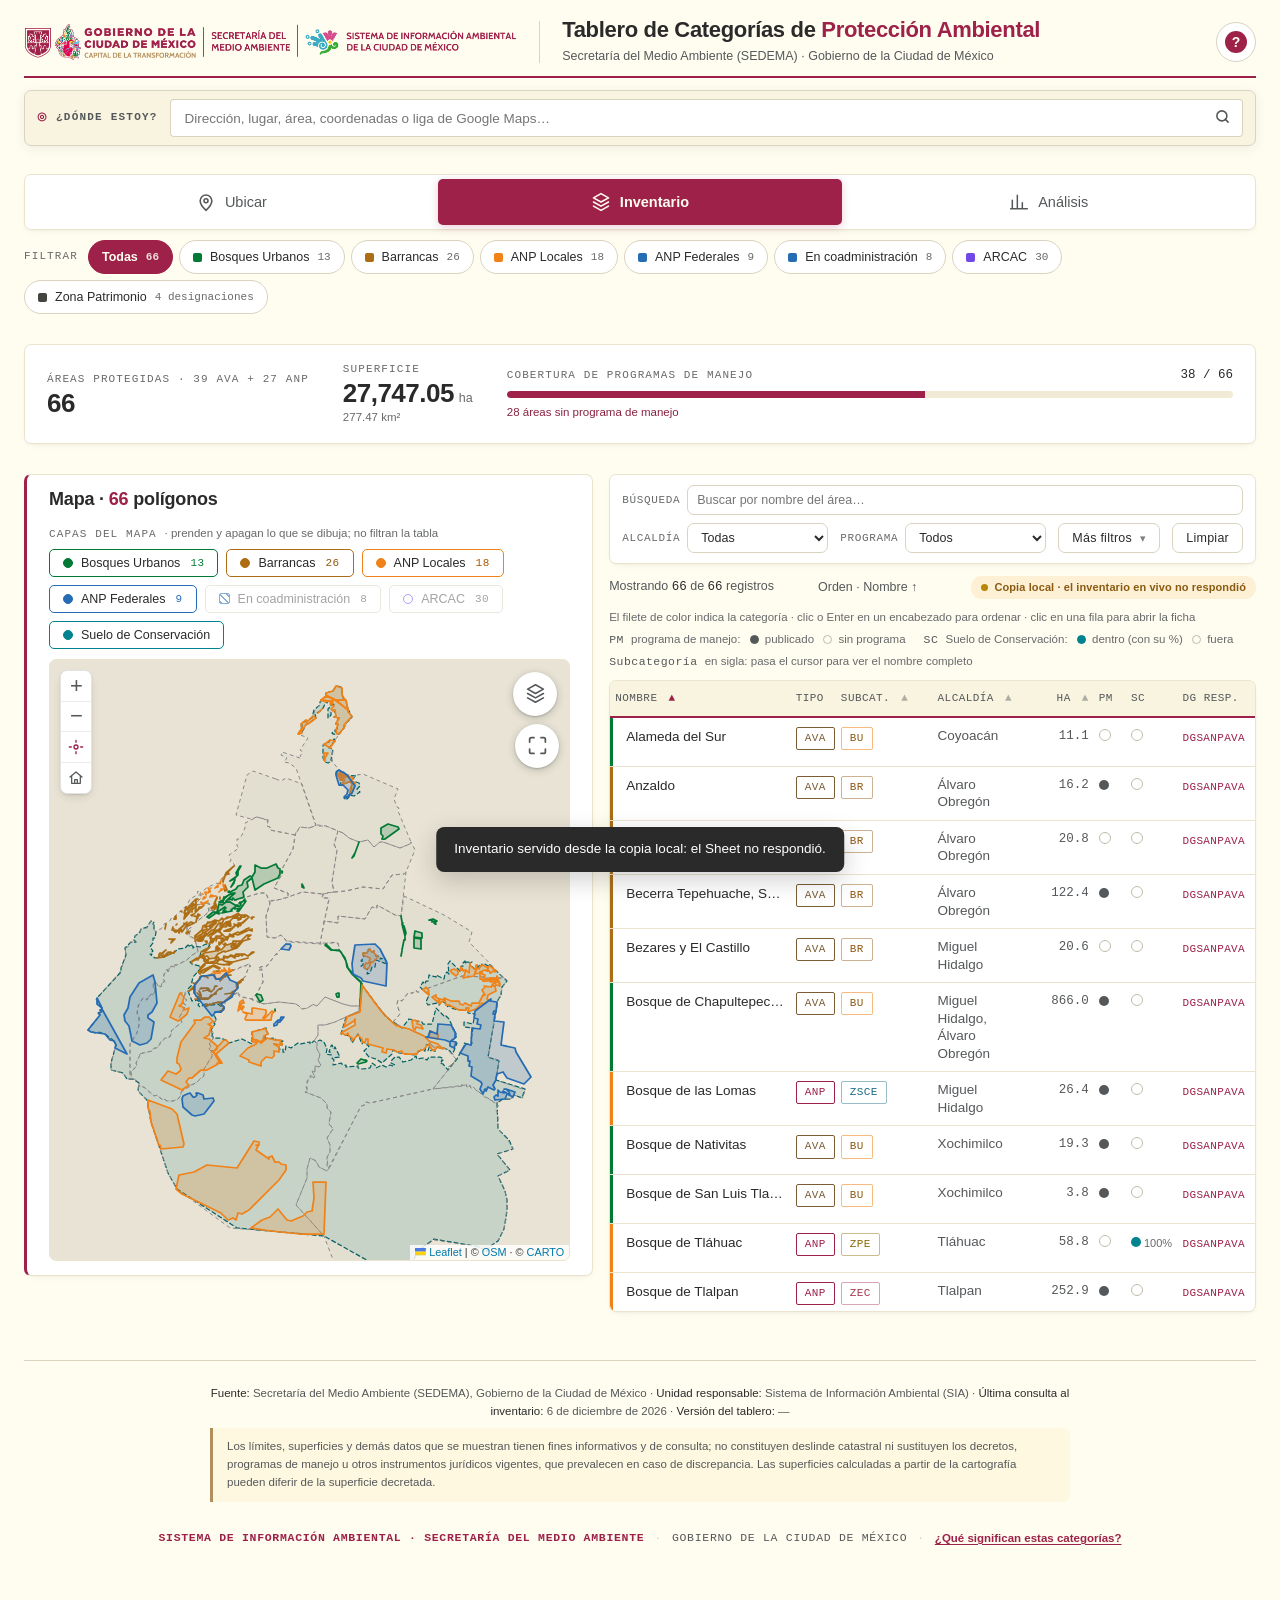
==== commit e7a5d5e3: "Hacer que la flecha atrás regrese a la pantalla anterior y quitar «Copiar liga» Historial del navega" ====
--- a/index.html
+++ b/index.html
@@ -151,7 +151,7 @@
       <button type="button" class="btn ghost btn-masf" id="btnMasFiltros" aria-expanded="false" aria-controls="filtrosAvanzados">
         <span>Más filtros</span><span class="masf-n" id="masFiltrosN" hidden>0</span><span class="masf-caret" aria-hidden="true">▾</span>
       </button>
-      <div class="btn-group"><button class="btn ghost" id="btnReset">Limpiar</button><button class="btn ghost" id="btnVista" type="button" title="Copia una liga que reproduce esta vista: destino, subfiltro, búsqueda y filtros">Copiar liga de esta vista</button></div>
+      <div class="btn-group"><button class="btn ghost" id="btnReset">Limpiar</button></div>
       <div class="filtros-av" id="filtrosAvanzados" hidden>
         <label><span class="lab">Tipo</span><select id="fTipo"><option value="">Todos</option><option value="AVA">AVA</option><option value="ANP">ANP</option></select></label>
         <label><span class="lab">Jurisdicción</span><select id="fJur"><option value="">Todas</option><option value="Local">Local</option><option value="Federal">Federal</option></select></label>
@@ -361,10 +361,8 @@
             superficie, decreto, alcaldías, coadministración y mapa propio.</li>
         <li><b>Compartir</b> — Cada ficha genera una imagen con sus datos principales, lista
             para enviarse por mensajería.</li>
-        <li><b>Liga de esta vista</b> — El botón «Copiar liga de esta vista» genera una dirección
-            que reproduce exactamente lo que tienes en pantalla: destino, subfiltro, orden,
-            búsqueda y filtros. Sirve para volver después o para mandarla a alguien; no se
-            guarda nada en el equipo.</li>
+        <li><b>Flecha atrás</b> — La flecha «atrás» del navegador (o el botón atrás del
+            celular) regresa a la pantalla anterior y cierra la ficha abierta.</li>
       </ul>
     </section>
 
--- a/styles.css
+++ b/styles.css
@@ -3051,7 +3051,7 @@
   #tableSection > .toolbar.hoja-abierta label{display:flex;flex-direction:column;align-items:stretch;gap:4px;width:100%;max-width:none;flex:0 0 auto}
   #tableSection > .toolbar.hoja-abierta select,
   #tableSection > .toolbar.hoja-abierta input{width:100%;max-width:none;min-height:44px}
-  /* Limpiar y Copiar liga al final de la hoja, a todo el ancho. */
+  /* «Limpiar» al final de la hoja, a todo el ancho. */
   #tableSection > .toolbar.hoja-abierta .btn-group{display:flex;gap:8px;width:100%;order:10;margin-top:4px}
   #tableSection > .toolbar.hoja-abierta .btn-group .btn{flex:1 1 0;min-height:44px}
   .hoja-filtros-bd:not([hidden]){display:block;position:fixed;inset:0;z-index:1140;background:rgba(42,42,42,.45)}
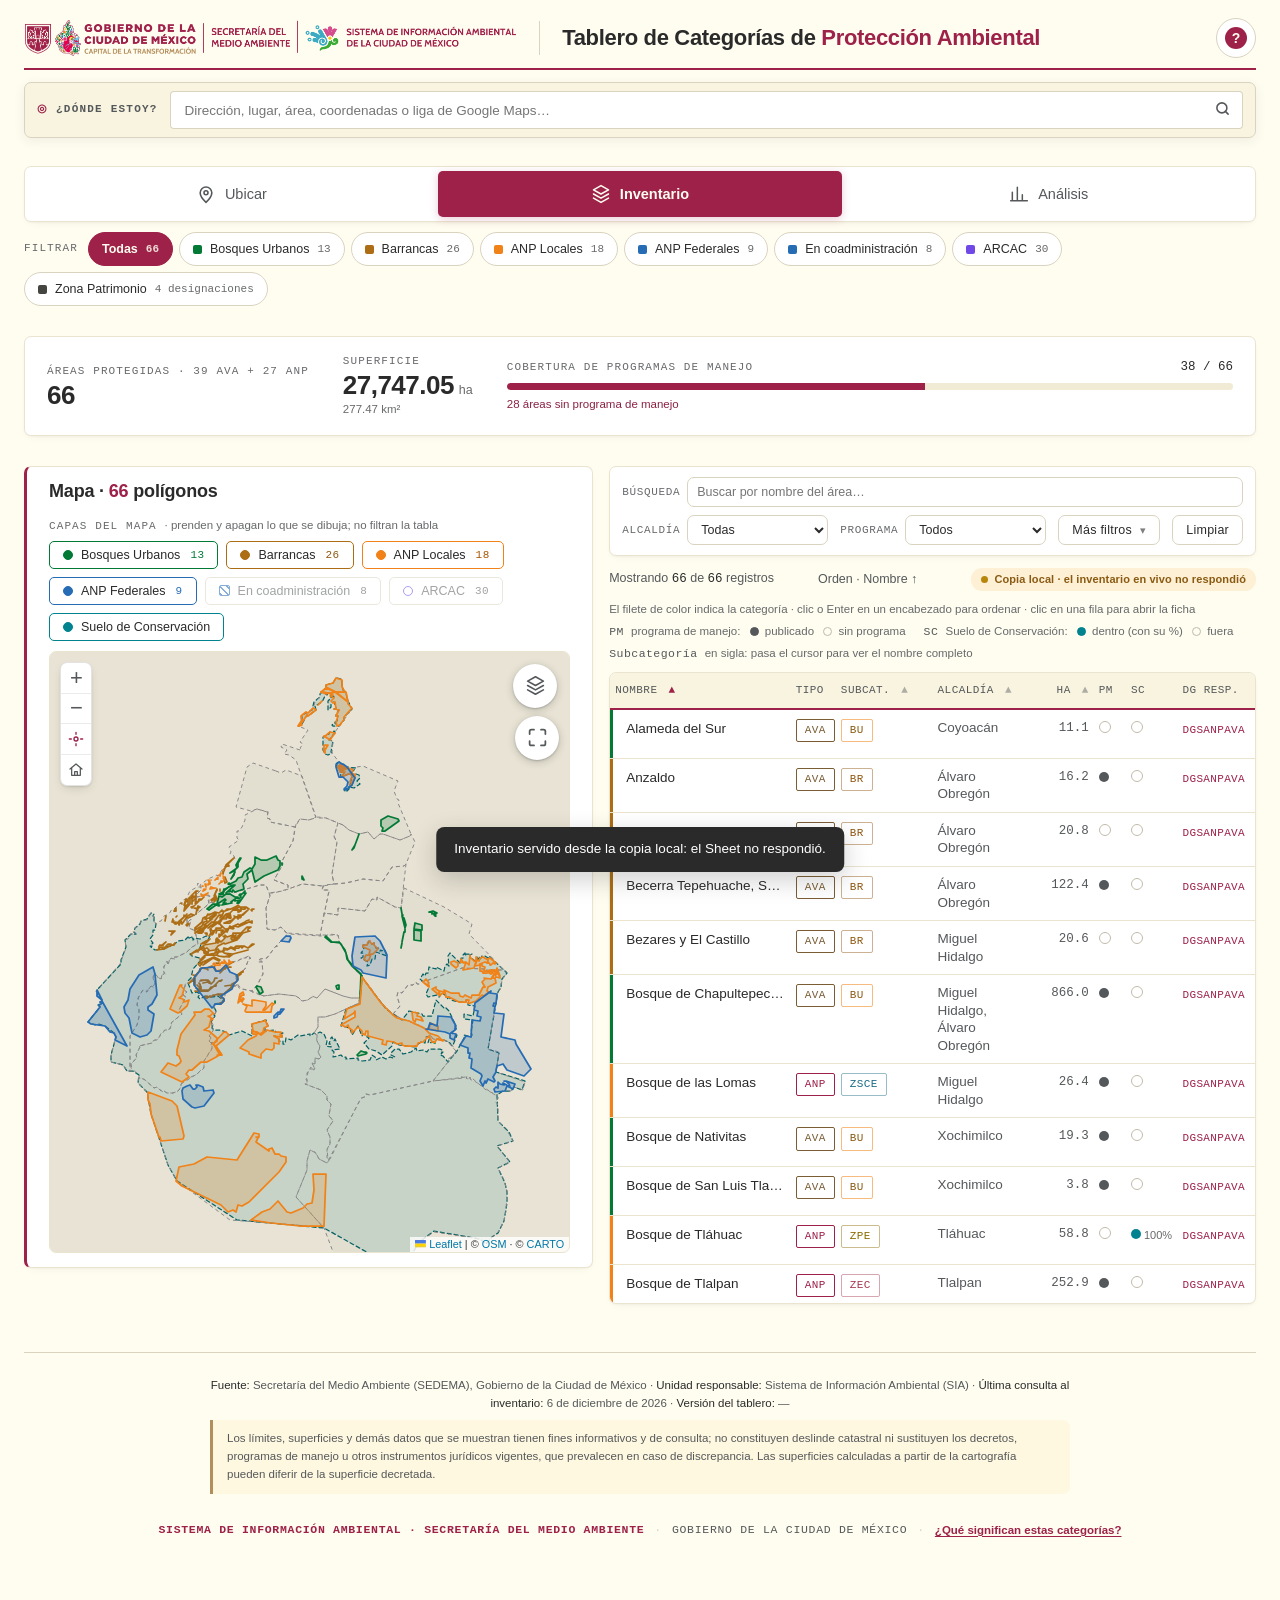
==== commit e0b0438f: "Quitar el subtítulo de la cabecera Se retira «Secretaría del Medio Ambiente (SEDEMA) · Gobierno de l" ====
--- a/index.html
+++ b/index.html
@@ -89,7 +89,6 @@
     <span class="brand-divider" aria-hidden="true"></span>
     <div class="brand">
       <h1>Tablero de Categorías de <em>Protección Ambiental</em></h1>
-      <p class="sub">Secretaría del Medio Ambiente (SEDEMA) · Gobierno de la Ciudad de México</p>
     </div>
     <div class="meta">
       <div id="metaActualizado" hidden>ACTUALIZADO · <b id="metaFecha">—</b></div>
@@ -177,7 +176,7 @@
           <th scope="col" tabindex="0" aria-sort="none" data-k="categoria" title="Subcategoría">Subcat. <span class="arrow">▲</span></th>
           <th scope="col" tabindex="0" aria-sort="none" data-k="alcaldia">Alcaldía <span class="arrow">▲</span></th>
           <th scope="col" tabindex="0" aria-sort="none" data-k="fecha_decreto_iso" style="text-align:right">Decreto <span class="arrow">▲</span></th>
-          <th scope="col" tabindex="0" aria-sort="none" data-k="superficie" style="text-align:right" title="Superficie en hectáreas (redondeada)" aria-label="Superficie (ha)">Ha <span class="arrow">▲</span></th>
+          <th scope="col" tabindex="0" aria-sort="none" data-k="superficie" style="text-align:right" title="Superficie decretada en hectáreas" aria-label="Superficie (ha)">Ha <span class="arrow">▲</span></th>
           <th scope="col" tabindex="0" aria-sort="none" data-k="programa_manejo" title="Programa de Manejo">PM <span class="arrow">▲</span></th>
           <th scope="col" tabindex="0" aria-sort="none" data-k="fecha_pm_iso" style="text-align:right" title="Fecha del Programa de Manejo">Fecha PM <span class="arrow">▲</span></th>
           <th scope="col" tabindex="0" aria-sort="none" data-k="suelo_conservacion_pct" title="Suelo de Conservación · ordena por porcentaje">SC <span class="arrow">▲</span></th>
--- a/styles.css
+++ b/styles.css
@@ -3084,3 +3084,82 @@
 .btn-ext.btn-pdf-federal .pdf-badge{background:#c0392b}
 .btn-ext span b{display:block}
 .btn-ext .ext-fuente{display:block;font-size:var(--fs-micro);color:var(--muted);font-weight:400}
+
+/* ═══ AJUSTES 7-OCT (v91) ══════════════════════════════════════════════
+   1. Chips cortados en celular: la tira (.subnav) se desplaza de lado
+      (overflow-x:auto), lo que también recorta en vertical; los chips
+      arrancaban en su borde y perdían la línea superior y la sombra.
+   2. «Entrar» de las tarjetas de Análisis: era texto guinda pequeño y las
+      tarjetas parecían solo informativas. Ahora es un botón lleno. */
+@media (max-width:760px){
+  .subnav{padding-top:4px;padding-bottom:6px}
+}
+.an-ir{display:inline-flex;align-items:center;gap:8px;align-self:flex-start;margin-top:14px;
+  padding:10px 18px;min-height:44px;border-radius:22px;background:var(--guinda);color:var(--crema);
+  font-weight:700;font-size:var(--fs-base);box-shadow:0 2px 6px rgba(157,33,72,.25);transition:background .15s, transform .15s}
+.an-card:hover .an-ir{background:var(--guinda-900, #7a1a38)}
+.an-card:hover .an-ir span{transform:translateX(3px)}
+.an-ir span{display:inline-block;transition:transform .15s}
+/* Botones «Entrar» alineados al fondo de cada tarjeta aunque los textos midan distinto. */
+.an-nota{margin-bottom:14px}
+.an-portada .an-ir{margin-top:auto}
+
+/* ═══ TABLETA Y PANTALLAS TÁCTILES (v92, auditoría del 7-oct-2026) ═══════
+   1. Tabla del Inventario de 761 a 1199 px (iPad vertical y horizontal): con
+      las once columnas, en iPad vertical la de hectáreas salía cortada y PM,
+      SC, Fecha PM y DG quedaban fuera; en horizontal se cortaban encabezados
+      y la columna DG. Ahí se quedan siete: Nombre, Tipo, Subcategoría,
+      Alcaldía, Ha, PM y SC. Jurisdicción, Decreto, Fecha PM y DG siguen en la
+      ficha. Columnas: 1 Nombre · 2 Tipo · 3 Jur. · 4 Subcat. · 5 Alcaldía ·
+      6 Decreto · 7 Ha · 8 PM · 9 Fecha PM · 10 SC · 11 DG.
+   2. Objetivos táctiles de 44 px en pantallas táctiles de cualquier ancho
+      (en iPad el diseño es el de escritorio, pero se usa con el dedo).
+   3. La leyenda «pasa el cursor para ver el nombre completo» sobra donde no
+      hay cursor. */
+@media (min-width:761px) and (max-width:1199px){
+  #tableSection table.t th:nth-child(3),#tableSection table.t td:nth-child(3),
+  #tableSection table.t th:nth-child(6),#tableSection table.t td:nth-child(6),
+  #tableSection table.t th:nth-child(9),#tableSection table.t td:nth-child(9),
+  #tableSection table.t th:nth-child(11),#tableSection table.t td:nth-child(11){display:none}
+  #tableSection table.t th:nth-child(1),#tableSection table.t td:nth-child(1){width:34%}
+}
+@media (pointer:coarse){
+  .ubicar-limpiar{width:44px;height:44px}
+  .legal-indice button{min-height:44px}
+  .brecha-card-details > summary,.meta-det > summary,.panel details > summary{min-height:44px;display:flex;align-items:center}
+  .btn-share-area,.ubi-compartir{min-height:44px}
+  .tabla-leyenda .lg-sub{display:none}
+}
+/* La regla de 900 px (`table.t{min-width:980px}`) obligaba al desplazamiento
+   lateral en iPad vertical aunque ya solo quedan siete columnas: en tableta la
+   tabla se ajusta al ancho. */
+@media (min-width:761px) and (max-width:1199px){
+  #tableSection table.t{min-width:0;table-layout:fixed}
+}
+@media (min-width:761px) and (max-width:1199px){
+  /* Reparto a mano para que ni «Tipo» ni «1,100.0» se corten. */
+  #tableSection table.t th:nth-child(1),#tableSection table.t td:nth-child(1){width:30%}
+  #tableSection table.t th:nth-child(2),#tableSection table.t td:nth-child(2){width:10%}
+  #tableSection table.t th:nth-child(4),#tableSection table.t td:nth-child(4){width:10%}
+  #tableSection table.t th:nth-child(5),#tableSection table.t td:nth-child(5){width:19%}
+  #tableSection table.t th:nth-child(7),#tableSection table.t td:nth-child(7){width:12%}
+  #tableSection table.t th:nth-child(8),#tableSection table.t td:nth-child(8){width:7%}
+  #tableSection table.t th:nth-child(10),#tableSection table.t td:nth-child(10){width:12%}
+}
+@media (min-width:761px) and (max-width:1199px){
+  /* El nombre completo en dos renglones, no cortado con «…». */
+  #tableSection table.t td.name{white-space:normal;overflow:visible;text-overflow:clip}
+  #tableSection table.t th:nth-child(2),#tableSection table.t td:nth-child(2){width:9%}
+  #tableSection table.t th:nth-child(4),#tableSection table.t td:nth-child(4){width:11%}
+}
+
+/* ═══ CABECERA EN TABLETA (v93, R-01 de la auditoría por dispositivo) ════
+   De 761 a 900 px la cabecera se apilaba en columna y «Actualizado · fecha»
+   con el botón «?» quedaban en un renglón propio con mucho aire (~90 px
+   perdidos en iPad vertical). Ahora: logotipo arriba a todo el ancho; título
+   a la izquierda y fecha + «?» a la derecha, en la misma fila. */
+@media (min-width:761px) and (max-width:900px){
+  header.top{display:grid;grid-template-columns:minmax(0,1fr) auto;align-items:end;gap:12px 16px}
+  header.top .logo-inst{grid-column:1 / -1}
+  header.top .meta{text-align:right;justify-content:flex-end}
+}
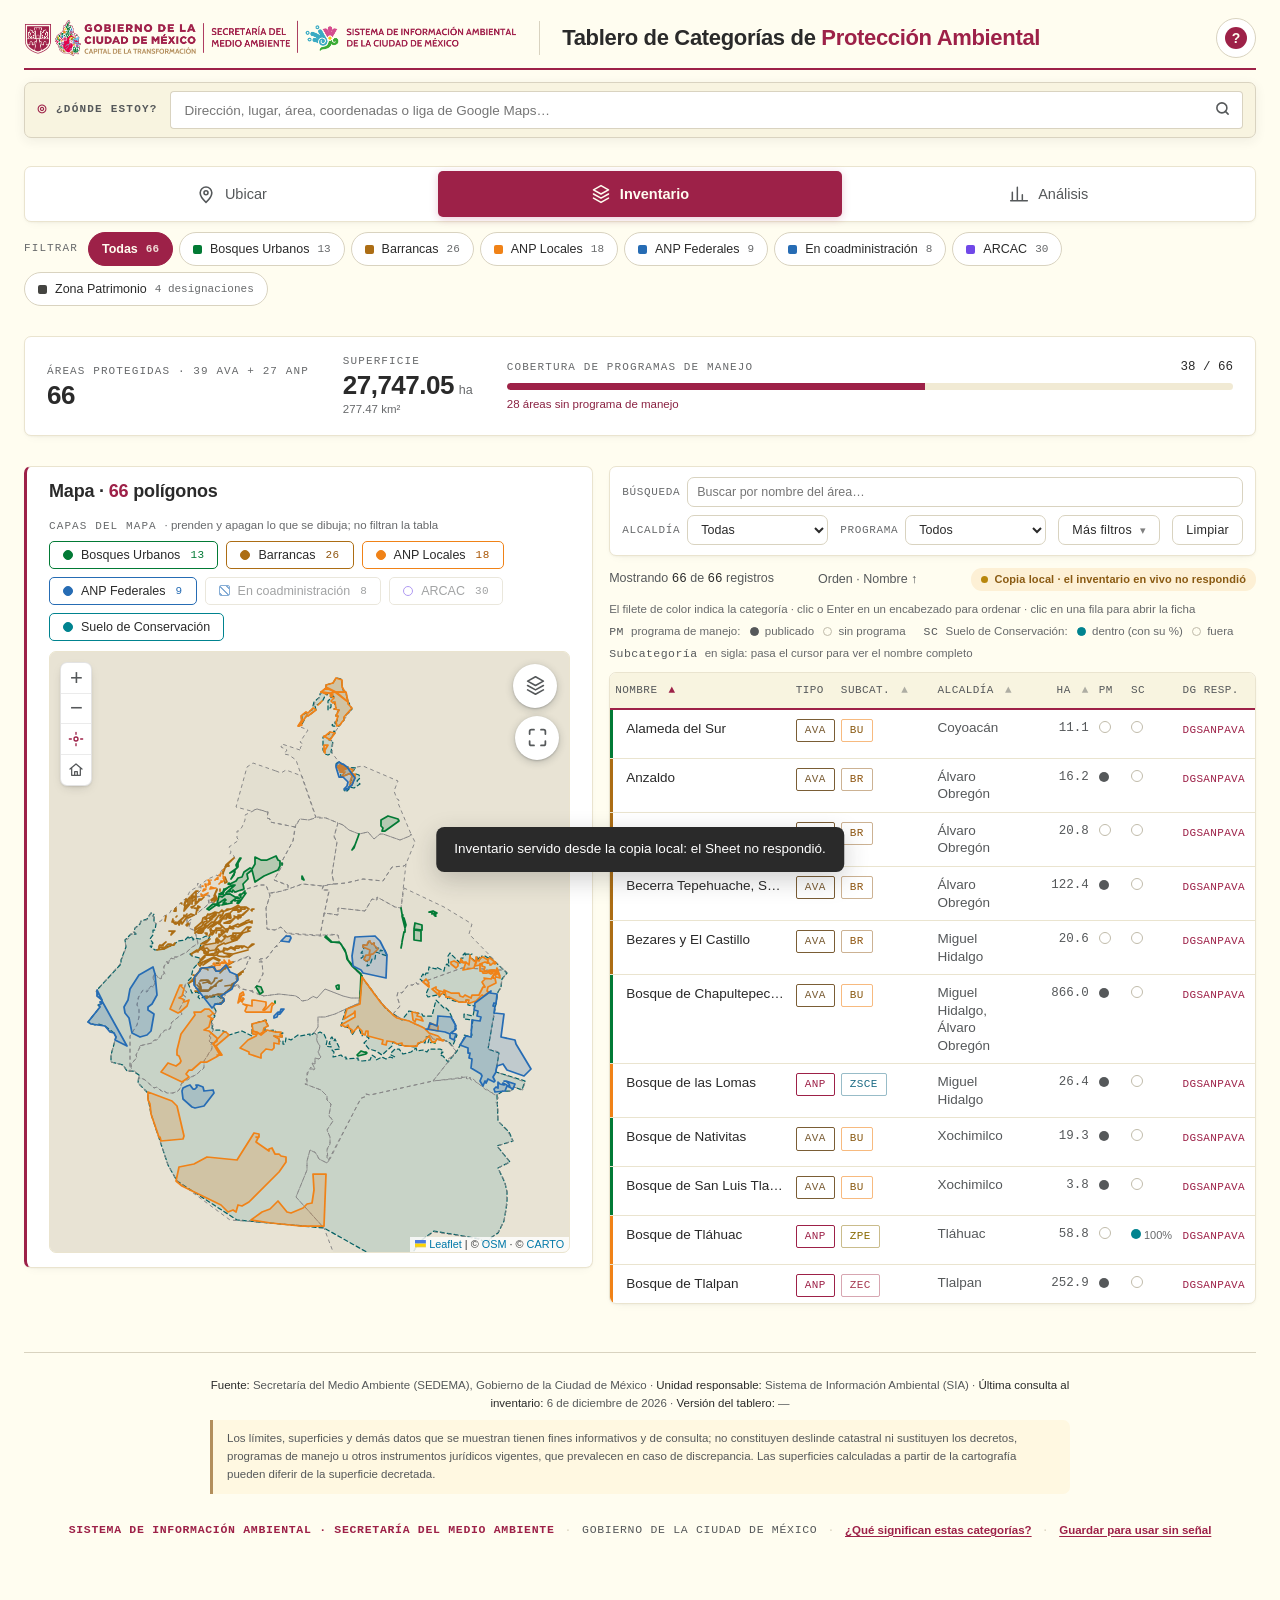
==== commit 66f7682b: "Guardar capas para usar sin señal, completar recientes y sacar el sitio de buscadores - «Guardar par" ====
--- a/index.html
+++ b/index.html
@@ -9,7 +9,10 @@
 <meta name="description" content="Sistema de Información Ambiental de la CDMX. Tablero institucional de las 66 Áreas Naturales Protegidas, Áreas de Valor Ambiental y Zonas Comunitarias de Conservación Ecológica del territorio capitalino.">
 <meta name="author" content="Secretaría del Medio Ambiente · Gobierno de la Ciudad de México">
 <meta name="theme-color" content="#9d2148">
-<meta name="robots" content="index,follow">
+<!-- v94 (7-oct-2026, B11): el tablero está detrás de un inicio de sesión;
+     ningún buscador ni vista previa puede leerlo, así que no se indexa ni se
+     ofrece imagen de vista previa. -->
+<meta name="robots" content="noindex,nofollow">
 
 <!-- Favicon institucional -->
 <link rel="icon" type="image/png" href="./assets/favicon.png">
@@ -24,18 +27,14 @@
 <meta property="og:type" content="website">
 <meta property="og:title" content="Tablero · Categorías de Protección Ambiental · SEDEMA CDMX">
 <meta property="og:description" content="Sistema institucional de las 66 áreas protegidas de la Ciudad de México: ANP, AVA y ZCEC.">
-<meta property="og:image" content="https://sia.contactoverde.com/assets/og-image.png">
-<meta property="og:image:width" content="1200">
-<meta property="og:image:height" content="630">
 <meta property="og:url" content="https://sia.contactoverde.com/">
 <meta property="og:locale" content="es_MX">
 <meta property="og:site_name" content="SIA · SEDEMA CDMX">
 
 <!-- Twitter Card · vista previa al compartir en X -->
-<meta name="twitter:card" content="summary_large_image">
+<meta name="twitter:card" content="summary">
 <meta name="twitter:title" content="Tablero · Categorías de Protección Ambiental · SEDEMA CDMX">
 <meta name="twitter:description" content="Sistema institucional de las 66 áreas protegidas de la Ciudad de México: ANP, AVA y ZCEC.">
-<meta name="twitter:image" content="https://sia.contactoverde.com/assets/og-image.png">
 
 <link rel="canonical" href="https://sia.contactoverde.com/">
 
@@ -209,6 +208,9 @@
       <span class="sia-footer-text-2">Gobierno de la Ciudad de México</span>
       <span class="sia-footer-sep">·</span>
       <button type="button" class="sia-footer-ayuda" id="ayudaAbrirPie" aria-haspopup="dialog">¿Qué significan estas categorías?</button>
+      <span class="sia-footer-sep">·</span>
+      <button type="button" class="sia-footer-ayuda" data-campo-guardar>Guardar para usar sin señal</button>
+      <span class="campo-estado campo-estado-pie" data-campo-estado aria-live="polite"></span>
     </div>
   </footer>
 </div>
@@ -245,6 +247,15 @@
     <button type="button" class="ayuda-cerrar" id="ayudaCerrar" aria-label="Cerrar la guía">×</button>
   </div>
   <div class="ayuda-cuerpo">
+
+    <section class="ayuda-sec campo-sec" id="campoSec">
+      <h3>Antes de salir a campo</h3>
+      <p>Guarda en este equipo todas las capas (áreas, Suelo de Conservación, PGOEDF,
+         zonificaciones, ARCAC, Zona Patrimonio) y el mapa base de la Ciudad de México.
+         Así «¿Dónde estoy?» y las fichas funcionan sin señal. Son unos 10 a 15 MB; hazlo con wifi.</p>
+      <button type="button" class="btn campo-btn" data-campo-guardar>Guardar para usar sin señal</button>
+      <p class="campo-estado" data-campo-estado aria-live="polite"></p>
+    </section>
 
     <section class="ayuda-sec">
       <h3>Qué es este tablero</h3>
--- a/styles.css
+++ b/styles.css
@@ -3163,3 +3163,16 @@
   header.top .logo-inst{grid-column:1 / -1}
   header.top .meta{text-align:right;justify-content:flex-end}
 }
+
+/* ═══ v94 (7-oct-2026) ══════════════════════════════════════════════════
+   1. Portada de Análisis en celular: el panel de introducción dejaba un hueco
+      grande bajo el texto (márgenes del párrafo sumados al relleno).
+   2. «Guardar para usar sin señal» en la guía y en el pie. */
+.an-intro .panel-intro{margin-bottom:0}
+@media (max-width:760px){ .an-intro{padding-bottom:16px;margin-bottom:12px} }
+.campo-sec{background:var(--bg-2);border:1px solid var(--line-soft);border-left:4px solid var(--guinda);border-radius:var(--radius);padding:14px 16px}
+.campo-btn{background:var(--guinda);border-color:var(--guinda);color:var(--crema);font-weight:700;min-height:44px;margin-top:6px}
+.campo-btn[disabled],[data-campo-guardar][disabled]{opacity:.6;cursor:progress}
+.campo-estado{font-size:var(--fs-xs);color:var(--muted);margin:6px 0 0}
+.campo-estado:empty{display:none}
+.campo-estado-pie{margin:0 0 0 6px}
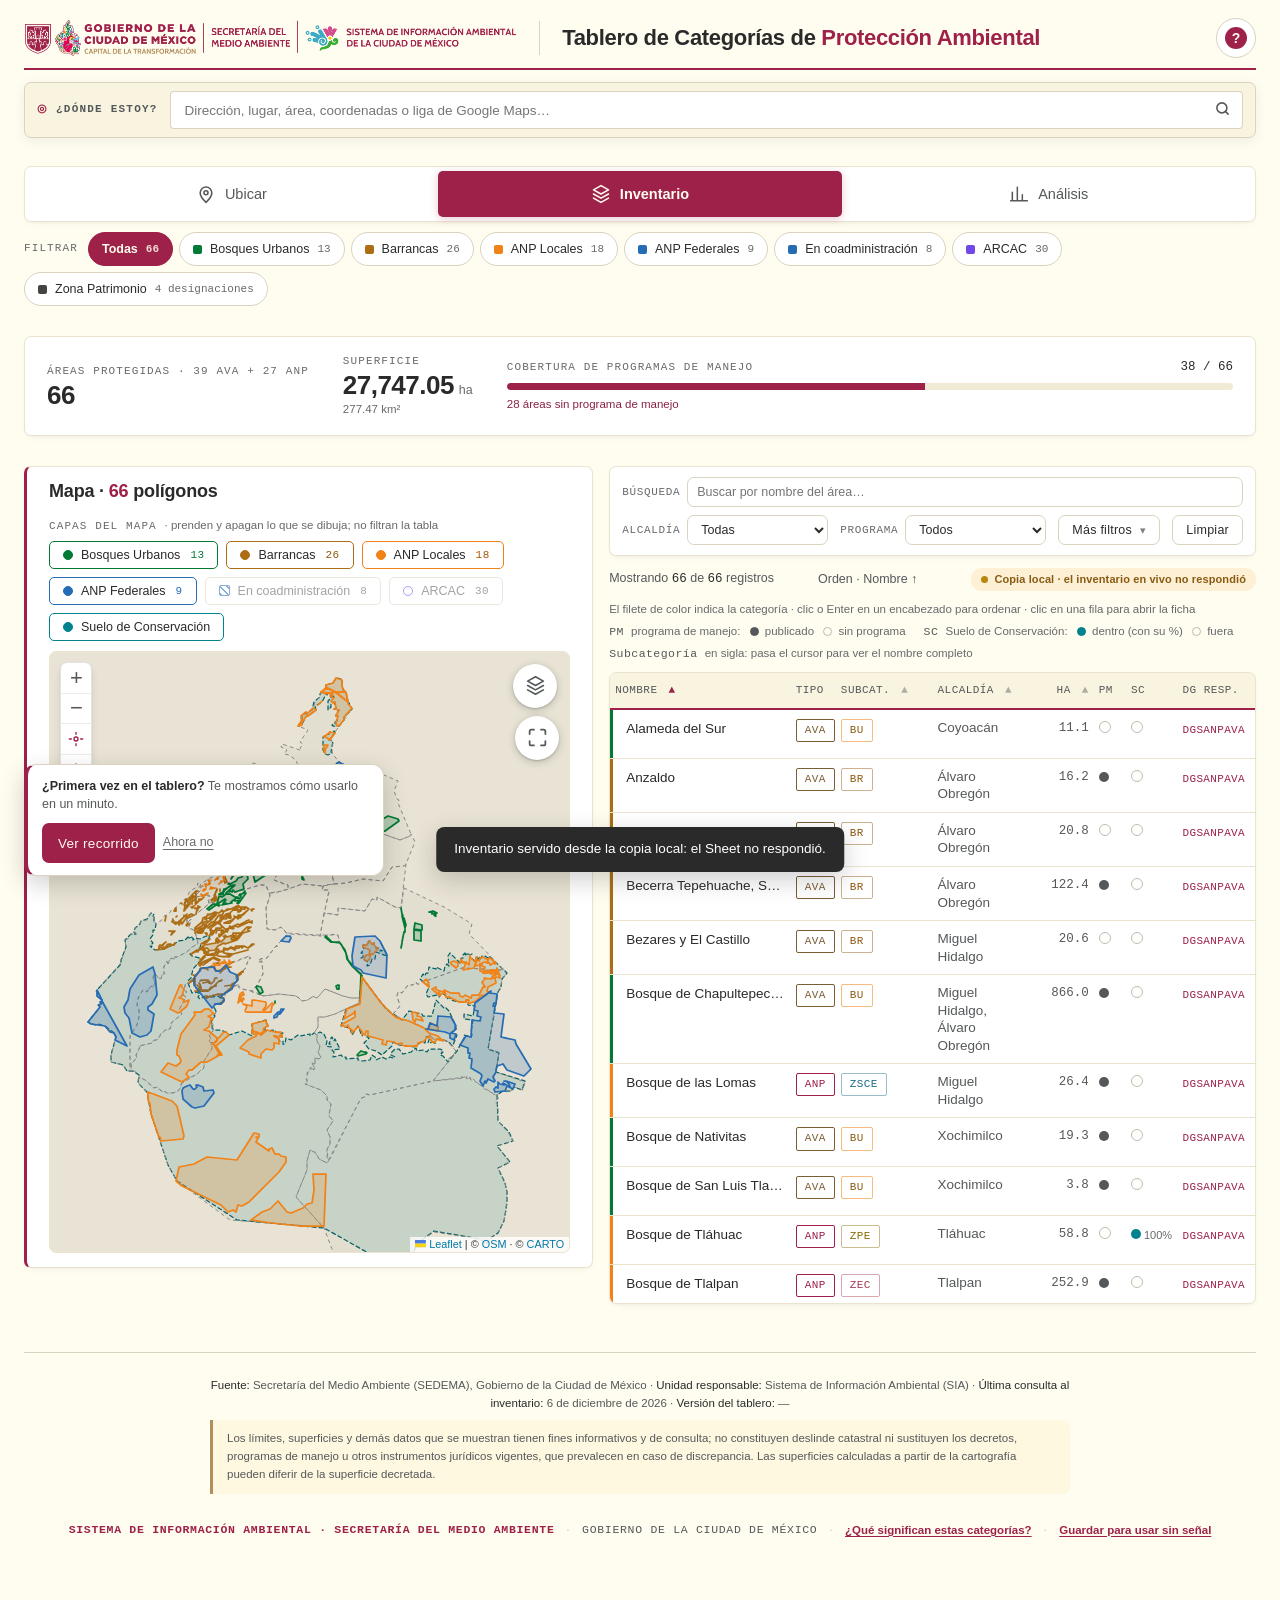
==== commit ba37b4b4: "Agregar recorrido guiado de uso Recorrido de 10 pasos sobre la interfaz real: buscar un punto, usar " ====
--- a/index.html
+++ b/index.html
@@ -141,7 +141,7 @@
          Ocho filtros con el mismo peso visual obligaban a leerlos todos. Los tres
          de uso dominante quedan a la vista; los cinco restantes, tras un boton. -->
     <div class="toolbar" id="tableToolbar">
-      <div class="hoja-filtros-cab"><b>Filtros</b><button type="button" class="btn" id="btnFiltrosListo">Ver resultados</button></div>
+      <div class="hoja-filtros-cab"><b>Filtros</b><span class="hfc-acc"><button type="button" class="hoja-limpiar" id="btnFiltrosLimpiar">Limpiar</button><button type="button" class="btn" id="btnFiltrosListo">Ver resultados</button></span></div>
       <label class="f-buscar"><span class="lab">Búsqueda</span><input id="q" type="search" placeholder="Buscar por nombre del área…" /></label>
       <button type="button" class="btn ghost btn-filtros-movil" id="btnFiltrosMovil" aria-expanded="false" aria-controls="tableToolbar"><span>Filtros</span><span class="fm-n" id="filtrosMovilN" hidden>0</span></button>
       <label><span class="lab">Alcaldía</span><select id="fAlc"><option value="">Todas</option></select></label>
@@ -247,6 +247,14 @@
     <button type="button" class="ayuda-cerrar" id="ayudaCerrar" aria-label="Cerrar la guía">×</button>
   </div>
   <div class="ayuda-cuerpo">
+
+    <section class="ayuda-sec recorrido-sec">
+      <div>
+        <h3>¿Primera vez?</h3>
+        <p>Un recorrido de un minuto por la pantalla: buscar un punto, abrir una ficha, las capas del mapa, Inventario y Análisis.</p>
+      </div>
+      <button type="button" class="btn" data-recorrido>Ver el recorrido</button>
+    </section>
 
     <section class="ayuda-sec campo-sec" id="campoSec">
       <h3>Antes de salir a campo</h3>
--- a/styles.css
+++ b/styles.css
@@ -3176,3 +3176,118 @@
 .campo-estado{font-size:var(--fs-xs);color:var(--muted);margin:6px 0 0}
 .campo-estado:empty{display:none}
 .campo-estado-pie{margin:0 0 0 6px}
+
+/* ═══ v95 (8-oct-2026) ═══════════════════════════════════════════════════
+   1. Ajuste inferior (--ajuste-inf, lo calcula _ajustarFondoMovil): todo lo
+      anclado al fondo en celular baja lo que Chrome de iPhone dejó libre.
+   2. Controles del mapa de «¿Dónde estoy?» en celular separados de la cápsula
+      de búsqueda (antes 6 px; la casita casi la tocaba).
+   3. «Tipo de mapa» con mosaicos y miniatura, como en Google Maps.
+   4. «Limpiar» en la cabecera de la hoja de filtros. */
+@media (max-width:760px){
+  .destbar{bottom:calc(0px - var(--ajuste-inf, 0px))}
+  .wrap.dest-ubicar.gm-shell #globalMapSection{bottom:calc(var(--destbar-h) + env(safe-area-inset-bottom, 0px) - var(--ajuste-inf, 0px))}
+  .wrap.dest-ubicar.gm-shell #ubicarResultado{bottom:calc(var(--destbar-h) + env(safe-area-inset-bottom, 0px) - var(--ajuste-inf, 0px))}
+  #tableSection > .toolbar.hoja-abierta{bottom:calc(0px - var(--ajuste-inf, 0px))}
+  .drawer{bottom:calc(0px - var(--ajuste-inf, 0px))}
+  .wrap.dest-ubicar.gm-shell #globalMapSection .leaflet-top{top:calc(84px + env(safe-area-inset-top, 0px))}
+  .wrap.dest-ubicar.gm-shell #globalMapSection .map-block-controls-floating{top:calc(84px + env(safe-area-inset-top, 0px))}
+}
+.map-block-controls-floating .map-block-toggle .base-mosaico{display:flex;gap:10px;padding:6px 18px 10px;flex:0 0 auto}
+.map-block-controls-floating .map-block-toggle .base-mosaico > button[data-layer],
+#mapCanvas .map-block-controls-floating .map-block-toggle .base-mosaico > button[data-layer]{
+  flex:1 1 0;height:auto;min-height:0;display:flex;flex-direction:column;align-items:center;gap:6px;padding:0;
+  background:transparent;border:none;border-radius:0;font-family:'Roboto',sans-serif;font-size:var(--fs-sm);
+  font-weight:500;letter-spacing:0;text-transform:none;color:var(--ink);cursor:pointer}
+.map-block-controls-floating .map-block-toggle .base-mosaico > button[data-layer]::before{
+  content:'';display:block;width:64px;height:64px;border-radius:12px;border:3px solid transparent;
+  box-shadow:0 0 0 1px var(--line);background-size:cover;background-position:center;transition:border-color .15s}
+.map-block-controls-floating .map-block-toggle .base-mosaico > button[data-layer="positron"]::before{
+  background-image:url("data:image/svg+xml,%3Csvg xmlns='http://www.w3.org/2000/svg' viewBox='0 0 64 64'%3E%3Crect width='64' height='64' fill='%23f6f4ee'/%3E%3Cpath d='M0 46c14-4 22-14 30-26S48 2 64 0v18c-10 2-16 10-22 20S26 58 8 64H0z' fill='%23cfe6c9'/%3E%3Cpath d='M-4 30C12 26 30 34 44 26S60 8 70 6' fill='none' stroke='%23a9cbe0' stroke-width='5'/%3E%3Cpath d='M0 58L64 20M20 0l18 64' fill='none' stroke='%23ffffff' stroke-width='6'/%3E%3Cpath d='M0 58L64 20M20 0l18 64' fill='none' stroke='%23d9d4c7' stroke-width='1.5'/%3E%3C/svg%3E")}
+.map-block-controls-floating .map-block-toggle .base-mosaico > button[data-layer="satelite"]::before{
+  background-image:url("data:image/svg+xml,%3Csvg xmlns='http://www.w3.org/2000/svg' viewBox='0 0 64 64'%3E%3Crect width='64' height='64' fill='%234f5b3a'/%3E%3Cpath d='M0 0h30L14 26 0 30z' fill='%23667447'/%3E%3Cpath d='M38 0h26v24L44 30 30 18z' fill='%23394428'/%3E%3Cpath d='M0 40l20-6 14 10-8 20H0z' fill='%236d6b50'/%3E%3Cpath d='M40 40l24-8v32H34z' fill='%235d6a40'/%3E%3Ccircle cx='22' cy='14' r='3' fill='%232e3a20'/%3E%3Ccircle cx='50' cy='50' r='4' fill='%232e3a20'/%3E%3Cpath d='M0 54L64 10' fill='none' stroke='%23bcb7a8' stroke-width='5'/%3E%3Cpath d='M0 54L64 10' fill='none' stroke='%23f0eee6' stroke-width='1' stroke-dasharray='4 4'/%3E%3C/svg%3E")}
+.map-block-controls-floating .map-block-toggle .base-mosaico > button[data-layer]:hover::before{border-color:var(--line)}
+.map-block-controls-floating .map-block-toggle .base-mosaico > button[data-layer].active,
+#mapCanvas .map-block-controls-floating .map-block-toggle .base-mosaico > button[data-layer].active{color:var(--guinda);font-weight:700;background:transparent}
+.map-block-controls-floating .map-block-toggle .base-mosaico > button[data-layer].active::before{border-color:var(--guinda);box-shadow:none}
+.map-block-controls-floating .map-block-toggle .base-mosaico > button[data-layer]:focus-visible{outline:2px solid var(--guinda);outline-offset:2px;border-radius:12px}
+.hoja-filtros-cab .hfc-acc{display:flex;align-items:center;gap:6px}
+.hoja-limpiar{background:none;border:none;color:var(--guinda);font:inherit;font-weight:600;text-decoration:underline;
+  text-underline-offset:3px;min-height:44px;padding:0 10px;cursor:pointer}
+@media (max-width:760px){ #tableSection > .toolbar.hoja-abierta .btn-group{display:none !important} }
+
+/* ═══ v96 (8-oct-2026) ══════════════════════════════════════════════════
+   1. Con un globo abierto se ocultan los botones flotantes del mapa (capas,
+      Ampliar, Ubicarme): quedaban encima del globo y tapaban su «×».
+   2. En celular la búsqueda «¿Dónde estoy?» solo aparece en Ubicar: en
+      Inventario se sumaba a «Buscar por nombre del área» y en Análisis no
+      servía. En escritorio se queda (desde cualquier pestaña lleva al
+      resultado junto al mapa).
+   3. Indicador de conexión sobre la barra de destinos (celular). */
+.sia-popup-abierto .map-block-controls-floating:not(.base-abierto),
+.sia-popup-abierto .btn-ampliar,
+.sia-popup-abierto .gps-fab{opacity:0;pointer-events:none;transition:opacity .15s}
+.estado-red{display:none}
+@media (max-width:760px){
+  .wrap:not(.dest-ubicar) .ubicar-bar{display:none}
+  .estado-red{display:inline-flex;align-items:center;gap:6px;position:fixed;z-index:calc(var(--z-sticky) + 1);
+    left:10px;bottom:calc(var(--destbar-h) + env(safe-area-inset-bottom, 0px) - var(--ajuste-inf, 0px) + 8px);
+    min-height:28px;padding:0 9px;border:1px solid var(--line);border-radius:14px;background:var(--card);
+    box-shadow:var(--gm-e2, 0 1px 3px rgba(0,0,0,.2));font:600 var(--fs-xs) 'Roboto',sans-serif;color:var(--ink-2);cursor:pointer}
+  .estado-red .er-punto{width:9px;height:9px;border-radius:50%;background:#2f9e44;flex:0 0 auto}
+  .estado-red:not(.sin-red) .er-txt{display:none}
+  .estado-red:not(.sin-red){padding:0;width:28px;justify-content:center}
+  .estado-red.sin-red{background:#fff4d6;border-color:#e0b44c;color:#6b4a00}
+  .estado-red.sin-red .er-punto{background:#e8a317}
+  html.ficha-abierta .estado-red,html.sia-fs-abierto .estado-red{display:none}
+}
+
+/* ═══ Recorrido guiado ════════════════════════════════════════════════════
+   Capa que recibe los toques, foco que ilumina el control (sombra enorme que
+   oscurece todo lo demás) y tarjeta con el texto del paso. En celular la
+   tarjeta se ancla arriba o abajo; en pantallas grandes, junto al control. */
+.tour-velo{position:fixed;inset:0;z-index:1400;background:transparent;touch-action:none;cursor:default}
+.tour-foco{position:fixed;z-index:1401;border-radius:12px;pointer-events:none;
+  box-shadow:0 0 0 3px #fff,0 0 0 9999px rgba(28,16,22,.6);
+  transition:left .28s ease,top .28s ease,width .28s ease,height .28s ease}
+.tour-card{position:fixed;z-index:1402;width:min(380px,calc(100vw - 32px));background:var(--card);color:var(--ink);
+  border-radius:14px;box-shadow:0 12px 32px rgba(0,0,0,.28);padding:16px 18px 12px;font-family:'Roboto',sans-serif;overflow:hidden}
+.tour-card.tc-centro{left:50% !important;top:50% !important;transform:translate(-50%,-50%)}
+.tour-card.tc-movil{left:16px !important;right:16px;width:auto;transform:none}
+.tour-card.tc-movil.tc-arriba{top:calc(12px + env(safe-area-inset-top, 0px)) !important}
+.tour-card.tc-movil.tc-centro{top:50% !important;transform:translateY(-50%)}
+.tour-card .tc-barra{position:absolute;left:0;right:0;top:0;height:4px;background:var(--line-soft)}
+.tour-card .tc-barra span{display:block;height:100%;background:var(--guinda);transition:width .28s ease}
+.tour-card .tc-paso{margin:4px 0 2px;font:600 var(--fs-xs) 'Roboto',sans-serif;letter-spacing:.06em;text-transform:uppercase;color:var(--guinda)}
+.tour-card h2{margin:0 0 6px;font-family:var(--font-titulo);font-size:var(--fs-lg);line-height:1.25;color:var(--ink)}
+.tour-card .tc-txt{margin:0 0 12px;font-size:var(--fs-base);line-height:1.5;color:var(--ink-2)}
+.tour-card .tc-acc{display:flex;align-items:center;gap:8px}
+.tour-card .tc-acc .btn{height:44px}
+.tour-card .tc-saltar{margin-right:auto;min-height:44px;padding:0 6px;background:none;border:0;color:var(--muted);
+  font:inherit;font-size:var(--fs-sm);text-decoration:underline;text-underline-offset:3px;cursor:pointer}
+.tour-card .tc-saltar:hover{color:var(--guinda)}
+.tour-card button:focus-visible{outline:2px solid var(--guinda);outline-offset:2px}
+html.tour-activo .estado-red,html.tour-activo #siaToast{visibility:hidden}
+.tour-invita{position:fixed;z-index:var(--z-toast);left:24px;bottom:24px;width:min(360px,calc(100vw - 32px));
+  background:var(--card);border:1px solid var(--line);border-left:4px solid var(--guinda);border-radius:12px;
+  box-shadow:0 8px 24px rgba(0,0,0,.18);padding:12px 14px;font-family:'Roboto',sans-serif;animation:tiEntra .25s ease}
+.tour-invita p{margin:0 0 10px;font-size:var(--fs-sm);line-height:1.45;color:var(--ink-2)}
+.tour-invita p b{color:var(--ink)}
+.tour-invita .ti-acc{display:flex;align-items:center;gap:8px}
+.tour-invita .ti-acc .btn{height:40px}
+.tour-invita .ti-no{min-height:40px;background:none;border:0;color:var(--muted);font:inherit;font-size:var(--fs-sm);
+  text-decoration:underline;text-underline-offset:3px;cursor:pointer}
+.tour-invita.ti-sale{opacity:0;transition:opacity .3s}
+@keyframes tiEntra{from{opacity:0;transform:translateY(8px)}to{opacity:1;transform:none}}
+@media (max-width:760px){
+  .tour-invita{left:16px;right:16px;width:auto;bottom:calc(var(--destbar-h) + env(safe-area-inset-bottom, 0px) - var(--ajuste-inf, 0px) + 12px)}
+}
+.recorrido-sec{display:flex;align-items:center;gap:16px;justify-content:space-between}
+.recorrido-sec h3{margin-top:0}
+.recorrido-sec p{margin:0}
+.recorrido-sec .btn{flex:0 0 auto}
+@media (max-width:560px){ .recorrido-sec{flex-direction:column;align-items:flex-start} }
+@media (prefers-reduced-motion: reduce){
+  .tour-foco,.tour-card .tc-barra span{transition:none}
+  .tour-invita{animation:none}
+}
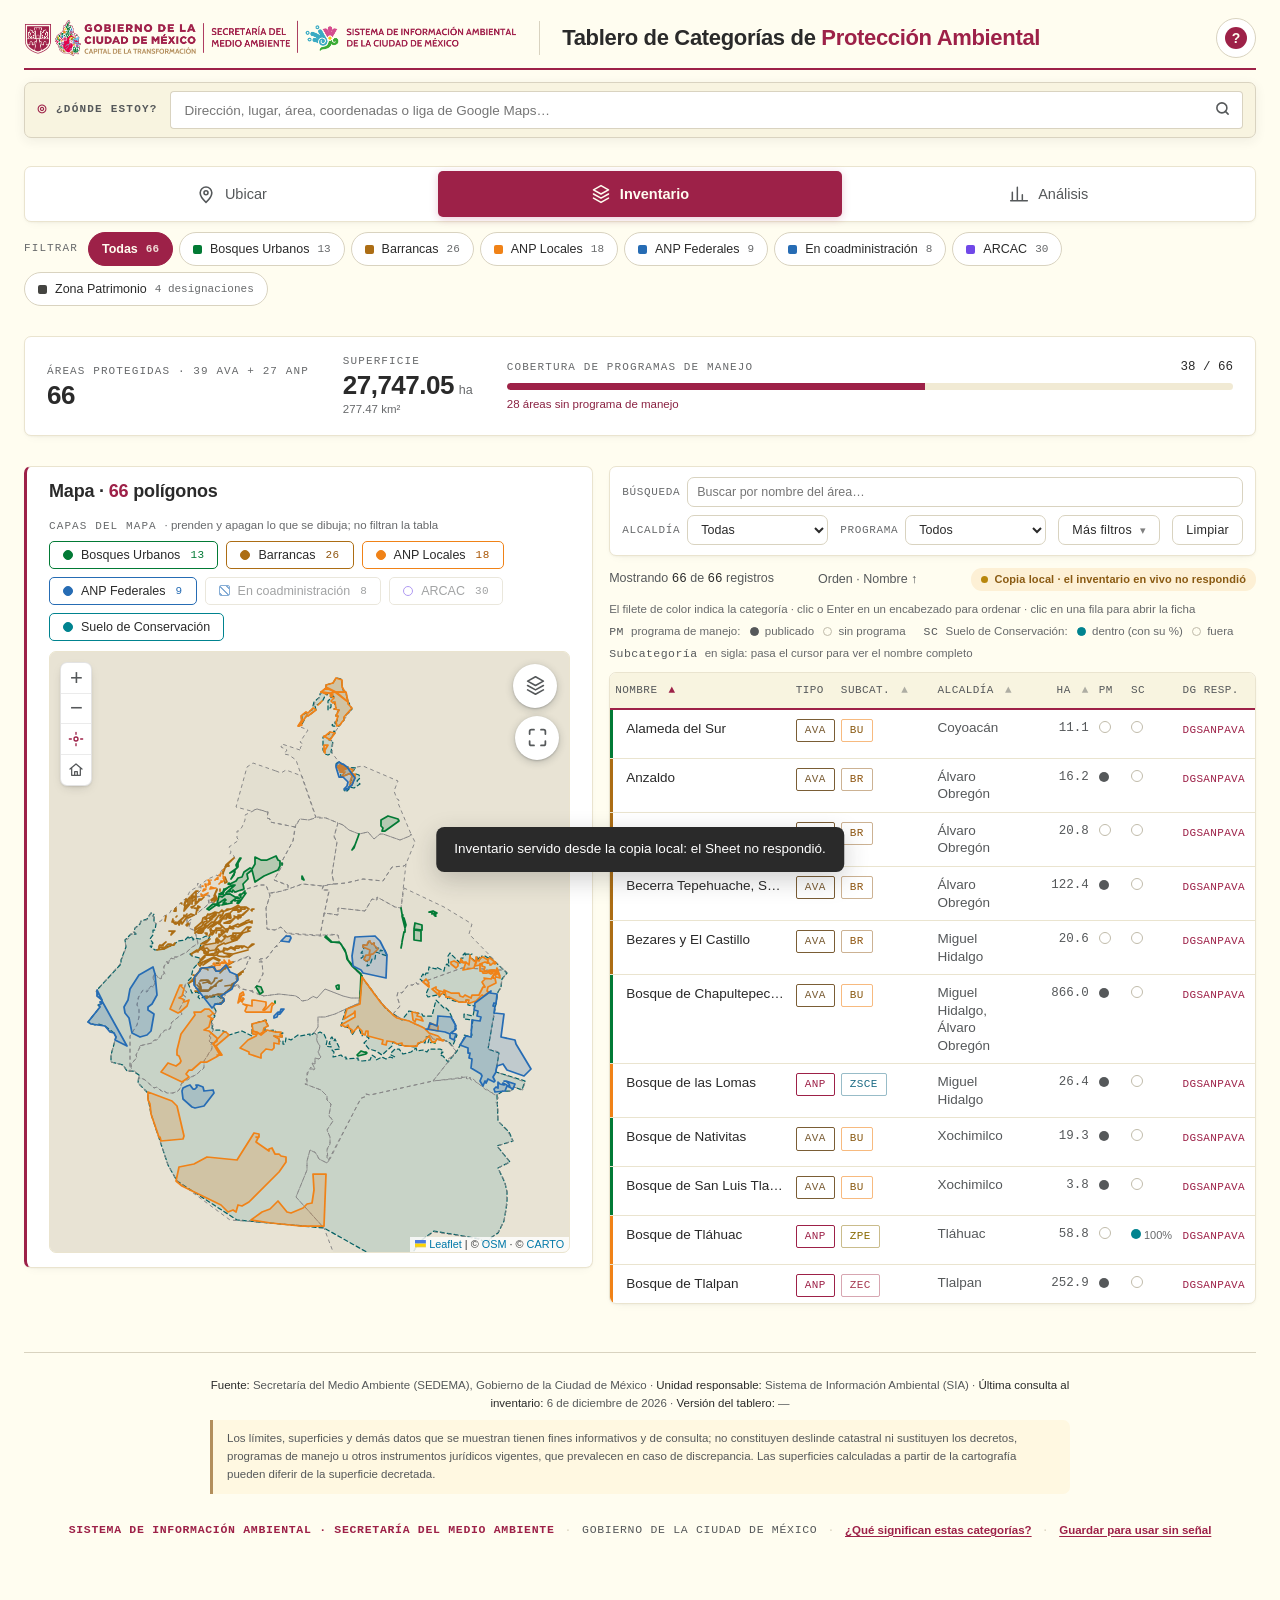
==== commit 71c08e4a: "Limpiar código muerto y comentarios de historia antes de la entrega Sin cambios de comportamiento: s" ====
--- a/index.html
+++ b/index.html
@@ -9,7 +9,7 @@
 <meta name="description" content="Sistema de Información Ambiental de la CDMX. Tablero institucional de las 66 Áreas Naturales Protegidas, Áreas de Valor Ambiental y Zonas Comunitarias de Conservación Ecológica del territorio capitalino.">
 <meta name="author" content="Secretaría del Medio Ambiente · Gobierno de la Ciudad de México">
 <meta name="theme-color" content="#9d2148">
-<!-- v94 (7-oct-2026, B11): el tablero está detrás de un inicio de sesión;
+<!-- El tablero está detrás de un inicio de sesión;
      ningún buscador ni vista previa puede leerlo, así que no se indexa ni se
      ofrece imagen de vista previa. -->
 <meta name="robots" content="noindex,nofollow">
@@ -54,12 +54,11 @@
 <link rel="dns-prefetch" href="https://cartodb-basemaps-a.global.ssl.fastly.net">
 <link rel="dns-prefetch" href="https://server.arcgisonline.com">
 
-<!-- Leaflet 1.9.4 · Mapas interactivos. Desde el 14-sep-2026 (B13) se sirve
-     desde el propio dominio (vendor/): un CDN externo (unpkg) era una
-     dependencia de disponibilidad ajena y un host más en la CSP. Los archivos
-     son los de unpkg (leaflet.css normalizado a LF por .gitattributes, de ahí
-     su hash distinto). El SRI se conserva; si se actualiza Leaflet, recalcular:
-     sha256 en base64 del archivo. -->
+<!-- Leaflet 1.9.4 · Mapas interactivos. Se sirve desde el propio dominio
+     (vendor/): un CDN externo sería una dependencia de disponibilidad ajena
+     y un host más en la CSP. Los archivos son los de unpkg (leaflet.css
+     normalizado a LF por .gitattributes, de ahí su hash distinto). Si se
+     actualiza Leaflet, recalcular el SRI: sha256 en base64 del archivo. -->
 <link rel="stylesheet" href="./vendor/leaflet.css" integrity="sha256-M3v8pcq9A7OYFbJwD+vis7ft9VkhxZzUn4jssyghIwM=" crossorigin="" />
 <script src="./vendor/leaflet.js" integrity="sha256-20nQCchB9co0qIjJZRGuk2/Z9VM+kNiyxNV1lvTlZBo=" crossorigin="" defer></script>
 <link rel="stylesheet" href="./styles.css">
@@ -131,15 +130,15 @@
   <section id="dashboard"></section>
 
   <!-- Mapa global · va ANTES de la tabla: el uso dominante es de campo y
-       obligaba a recorrer toda la pagina para llegar al territorio.
+       no debe obligar a recorrer toda la pagina para llegar al territorio.
        Vive fuera de #tableSection porque el destino «Ubicar» lo muestra
        con la tabla oculta. -->
   <section id="globalMapSection" style="display:none"></section>
 
   <div id="tableSection">
-    <!-- Filtros jerarquizados · rediseno 2026-09-10
-         Ocho filtros con el mismo peso visual obligaban a leerlos todos. Los tres
-         de uso dominante quedan a la vista; los cinco restantes, tras un boton. -->
+    <!-- Filtros jerarquizados: ocho filtros con el mismo peso visual obligarían
+         a leerlos todos. Los tres de uso dominante quedan a la vista; los cinco
+         restantes, tras un boton. -->
     <div class="toolbar" id="tableToolbar">
       <div class="hoja-filtros-cab"><b>Filtros</b><span class="hfc-acc"><button type="button" class="hoja-limpiar" id="btnFiltrosLimpiar">Limpiar</button><button type="button" class="btn" id="btnFiltrosListo">Ver resultados</button></span></div>
       <label class="f-buscar"><span class="lab">Búsqueda</span><input id="q" type="search" placeholder="Buscar por nombre del área…" /></label>
@@ -217,16 +216,16 @@
 
 <div class="backdrop" id="bd"></div>
 <aside class="drawer" id="dr" role="dialog" aria-label="Ficha del área" tabindex="-1">
-  <!-- Cabecera fija de la hoja: el asa vivía dentro del cuerpo desplazable y
-       por eso se iba con el scroll y no servía de agarre. Aquí no se mueve. -->
+  <!-- Asa fija de la hoja: fuera del cuerpo desplazable, para que no se vaya
+       con el scroll y sirva de agarre. -->
   <div class="drawer-asa" id="drawerAsa" role="slider" tabindex="0" aria-orientation="vertical"
        aria-label="Altura de la ficha" aria-valuemin="0" aria-valuemax="2" aria-valuenow="2" aria-valuetext="completa"><span></span></div>
   <button type="button" class="drawer-tirador" id="drTirador"
           aria-label="Cerrar ficha · también se puede arrastrar hacia la derecha"></button>
-  <!-- Cabecera fija (14-sep-2026): título, botón de imagen y «×» son un solo
-       bloque fuera del cuerpo desplazable. Antes el título era «sticky» dentro
-       del cuerpo y el «×» colgaba de la hoja: con el rebote elástico de iOS se
-       separaban. El JS mueve aquí la .drawer-header-row de cada ficha. -->
+  <!-- Cabecera fija: título, botón de imagen y «×» son un solo bloque fuera
+       del cuerpo desplazable (con el rebote elástico de iOS, un título
+       «sticky» dentro del cuerpo se separa del «×»). El JS mueve aquí la
+       .drawer-header-row de cada ficha. -->
   <div class="drawer-head" id="drHead">
     <button class="close" id="drClose" aria-label="Cerrar ficha">×</button>
   </div>
--- a/styles.css
+++ b/styles.css
@@ -1,8 +1,6 @@
 /* ═════════════════════════════════════════════════════════════════════
    Dashboard · Categorías de Protección Ambiental · SIA · SEDEMA CDMX
-   Hoja de estilos. Hasta la v43 vivía incrustada en index.html; se separó
-   para poder analizarla con herramientas de CSS y para que un cambio de
-   estilo no obligue a reenviar el archivo completo.
+   Hoja de estilos única del tablero (la carga index.html).
 
    Reglas que no se rompen:
    · Las reglas compiten por ORDEN cuando la especificidad empata. No mover
@@ -35,9 +33,8 @@
     --bg-3:#f1ead4;
     --ink:#2a2a2a;
     --ink-2:var(--gris);
-    /* 2.78:1 sobre --bg-3 no cumplia AA y es el color de la etiqueta que
-       identifica cada dato en la ficha. #67696b da 5.40 sobre crema y 4.58
-       sobre el fondo mas oscuro del sistema. */
+    /* Color de la etiqueta que identifica cada dato en la ficha: #67696b da
+       5.40 sobre crema y 4.58 sobre el fondo mas oscuro del sistema (AA). */
     --muted:#67696b;
     --marron-900:#8f5610;   /* fondo de insignia con texto crema · 5.86:1 */
     /* Colores de grupo para TEXTO pequeño (AA ≥ 4.5:1 sobre blanco y crema) */
@@ -71,14 +68,11 @@
     --shadow:0 1px 2px rgba(42,42,42,.04),0 4px 12px -6px rgba(42,42,42,.08);
     --radius:7px;
 
-    /* ─── Sistema de diseno · consolidacion 2026-08-22 ────────────────────
-       Antes: 36 tamanos de letra, 14 radios, 20 sombras, 11 z-index y 32
-       colores hex sueltos fuera de este bloque. Cada token conserva el valor
-       que ya tenia el caso dominante: es consolidacion, no rediseno.
-       Movimiento maximo: 1 px. */
-    /* Rediseno 2026-09-10 · piso tipografico de 11 px (antes 9.5) y escala
-       reducida: el cuerpo sube y las cifras gigantes bajan, porque el dato
-       util es la comparacion, no el tamano. */
+    /* ─── Sistema de diseno · tokens ───────────────────────────────────────
+       Tamanos de letra, radios, sombras y z-index salen de aqui: no declarar
+       valores sueltos fuera de este bloque. */
+    /* Piso tipografico de 11 px y escala reducida: el dato util es la
+       comparacion, no el tamano de la cifra. */
     --fs-micro:11px;    --fs-mini:11px;    --fs-xs:11.5px;
     --fs-sm:12.5px;     --fs-base:13.5px;  --fs-md:14.5px;
     --fs-lg:18px;       --fs-xl:22px;      --fs-2xl:26px;
@@ -93,8 +87,8 @@
 
     --z-flotante:500; --z-sticky:900;
     /* Alto de la barra de destinos fija en celular. Lo usan la propia barra y
-       el hueco que .wrap reserva al pie: si se tocan en un solo sitio no vuelven
-       a desincronizarse (el pie quedaba 15 px por debajo de la barra). */
+       el hueco que .wrap reserva al pie: se define en un solo sitio para que no
+       se desincronicen. */
     --destbar-h:56px;
     --z-drawer:1000; --z-drawer-top:1001; --z-modal:1500; --z-toast:2000;
 
@@ -115,7 +109,7 @@
   html,body{background:var(--bg);color:var(--ink);font-family:'Roboto',sans-serif;font-size:var(--fs-md);line-height:1.55;-webkit-font-smoothing:antialiased}
   .wrap{max-width:1560px;margin:0 auto;padding:18px 24px 80px}
 
-  /* Banda institucional — v36: el logo vive dentro del header (una sola banda) */
+  /* Banda institucional: el logo vive dentro del header (una sola banda) */
   .logo-inst{display:block;height:38px;width:auto;max-width:100%;object-fit:contain;object-position:left center;flex-shrink:0}
   .brand-divider{width:1px;align-self:stretch;background:var(--line);margin:3px 0;flex-shrink:0}
   @media (max-width:1024px){ .logo-inst{height:44px} }
@@ -125,7 +119,6 @@
 
   header.top{display:flex;align-items:center;justify-content:space-between;gap:22px;padding:0 0 10px;border-bottom:2px solid var(--guinda);margin-bottom:12px}
   .brand{display:flex;flex-direction:column;gap:2px;flex:1;min-width:0;max-width:780px}
-  /* .eyebrow eliminada en v34 — el span se removió del header en v33 */
   h1{font-family:var(--font-titulo);font-weight:700;font-size:var(--fs-xl);line-height:1.12;letter-spacing:-.015em;color:var(--ink);max-width:900px}
   h1 em{font-style:normal;color:var(--guinda);font-weight:900}
   .sub{color:var(--ink-2);margin-top:2px;margin-bottom:0;font-size:var(--fs-sm);font-weight:400;text-wrap:balance}
@@ -142,9 +135,9 @@
      En celular crece: es la primera acción de la pantalla y el uso dominante. */
   /* Siempre a la vista, como la barra de Google Maps: se ancla arriba y
      acompaña el desplazamiento, así buscar una dirección o una coordenada
-     nunca obliga a volver al principio de la página. Es la única búsqueda del
-     tablero desde que los mapas perdieron la suya (11-sep-2026), de modo que
-     no puede quedar fuera de cuadro. El fondo lleva un color opaco debajo del
+     nunca obliga a volver al principio de la página. Es la única búsqueda de
+     direcciones del tablero (los mapas no llevan la suya), de modo que no
+     puede quedar fuera de cuadro. El fondo lleva un color opaco debajo del
      degradado: pegada, pasa por encima del contenido. */
   .ubicar-bar{background:linear-gradient(100deg,rgba(157,33,72,.05),rgba(178,142,92,.05)),var(--card);
     border:1px solid var(--line);border-left:3px solid var(--guinda);border-radius:var(--radius);
@@ -254,7 +247,7 @@
     color:var(--muted);margin-bottom:14px;min-height:24px}
   .ubi-cabeza-txt{flex:1;min-width:0}
   .ubi-etiqueta{font-size:var(--fs-base);color:var(--ink-2);margin:-8px 0 14px}
-  /* v85 (B14): el resultado ya no lleva mapa propio; una sola columna. */
+  /* El resultado no lleva mapa propio: una sola columna. */
   .ubi-grid{display:grid;grid-template-columns:1fr;gap:20px;align-items:start}
   .ubi-col{min-width:0}
 
@@ -297,10 +290,8 @@
   }
 
   /* ═══════════════════════════════════════════════════════════════
-     Navegación de dos niveles · rediseño 2026-09-10
-     Once destinos planos mezclaban filtros del inventario, inventarios
-     independientes y herramientas. Ahora: cuatro destinos arriba y, dentro
-     de cada uno, sus subconjuntos como filtros. Los ids de GROUPS no cambian.
+     Navegación de dos niveles: cuatro destinos arriba y, dentro de cada
+     uno, sus subconjuntos como filtros (con los ids de GROUPS).
      ═══════════════════════════════════════════════════════════════ */
   .destbar{display:flex;gap:4px;background:var(--card);border:1px solid var(--line-soft);
     border-radius:var(--radius);padding:4px;box-shadow:var(--shadow);margin-bottom:10px}
@@ -362,7 +353,7 @@
   .panel-intro{color:var(--ink-2);font-size:var(--fs-md);margin-top:8px;margin-bottom:20px;max-width:760px;line-height:1.6}
 
   /* ═══════════════════════════════════════════════════════════════
-     Campo primero · celular · rediseño 2026-09-10
+     Campo primero · celular
      La navegacion baja al pulgar, la cabecera se reduce a lo que identifica
      a la institucion y la tabla se lee como lista.
      ═══════════════════════════════════════════════════════════════ */
@@ -372,11 +363,9 @@
     h1{font-size:var(--fs-md);font-weight:600}
     .sub{display:none}
     header.top .meta{display:none}
-    /* La barra está en las cuatro vistas: desde que los mapas perdieron su
-       buscador flotante, es la única entrada de direcciones y coordenadas del
-       tablero y no puede desaparecer al cambiar de destino. Fuera de «Ubicar»
-       se comprime a una fila —sin subtítulo y con el GPS reducido a su icono—
-       para no robarse el primer tercio de la pantalla. */
+    /* Fuera de «Ubicar» la barra se comprime a una fila —sin subtítulo y con
+       el GPS reducido a su icono— para no robarse el primer tercio de la
+       pantalla. */
     .wrap:not(.dest-ubicar) .ubicar-bar{display:flex;align-items:center;gap:9px;
       padding:8px 10px;margin-bottom:10px}
     .wrap:not(.dest-ubicar) .ubicar-head{margin:0;flex:0 0 auto}
@@ -409,19 +398,19 @@
     table.t th:nth-child(11),table.t td:nth-child(11){display:none}
     /* `body` no adorna: sin él estas cuatro reglas pierden contra las anchuras
        base de `table.t th:nth-child(n)`, que se declaran MÁS ABAJO en la hoja
-       con la misma especificidad. El bloque móvil llevaba tiempo sin aplicar y
-       las columnas se repartían por normalización de los porcentajes base
-       (57/14/12/17 en lugar de 52/24/10/14), que es lo que cortaba «6,000». */
+       con la misma especificidad, y las columnas se reparten por normalización
+       de los porcentajes base (57/14/12/17 en lugar de 52/24/10/14), que es lo
+       que corta «6,000». */
     body table.t th:nth-child(1), body table.t td:nth-child(1){width:54%}
     body table.t th:nth-child(7), body table.t td:nth-child(7){width:18%}
     body table.t th:nth-child(8), body table.t td:nth-child(8){width:10%}
     body table.t th:nth-child(10),body table.t td:nth-child(10){width:18%}
     tbody.t-body td{padding:12px 6px;white-space:normal}
     /* `body` por especificidad: la regla base de td.name (nowrap + ellipsis) está
-       declarada después y truncaba los nombres en celular en lugar de partirlos. */
+       declarada después y truncaría los nombres en celular en lugar de partirlos. */
     body tbody.t-body td.name{white-space:normal;overflow:visible;text-overflow:clip;line-height:1.3;font-size:var(--fs-md)}
     /* Con más especificidad que el `.name-sub{display:none}` base, que está
-       declarado después en la hoja y ganaba: la segunda línea nunca se veía. */
+       declarado después en la hoja y ganaría: la segunda línea no se vería. */
     tbody.t-body td.name .name-sub{display:block;white-space:normal;overflow-wrap:anywhere;font-size:var(--fs-xs);color:var(--muted);font-weight:400;margin-top:3px;line-height:1.35}
     /* ARCAC: la tenencia (Comunidad / Ejido) es columna propia también en celular. */
     body table.t.arcac th:nth-child(4), body table.t.arcac td:nth-child(4){display:table-cell;width:28%}
@@ -433,7 +422,7 @@
     .ubicar-input-wrap input,.ubicar-go{height:48px}
   }
 
-  /* ═══ Resumen del inventario · sustituye a las 4 tarjetas KPI ═══ */
+  /* ═══ Resumen del inventario ═══ */
   .panel-mapa{padding-top:14px !important;padding-bottom:14px !important}
   .panel-mapa .mapa-h{font-size:var(--fs-lg) !important;margin-bottom:10px !important}
   .resumen{display:grid;grid-template-columns:auto auto minmax(260px,1fr);gap:0 34px;align-items:center;
@@ -458,7 +447,7 @@
   }
 
   .hero{display:grid;grid-template-columns:repeat(4,1fr);gap:14px;margin-bottom:18px}
-  /* v82 (auditoría UI-08): paneles con tres cifras —Brechas y distribución— en tres columnas; con cuatro dejaban un hueco a la derecha. */
+  /* Paneles con tres cifras —Brechas y distribución— en tres columnas; con cuatro queda un hueco a la derecha. */
   @media (min-width:1201px){ .hero.hero-3{grid-template-columns:repeat(3,1fr)} }
   .hero-card{background:var(--card);border:1px solid var(--line-soft);border-radius:var(--radius);padding:20px 22px;position:relative;overflow:hidden;box-shadow:var(--shadow)}
   .hero-card::before{content:"";position:absolute;left:0;top:0;bottom:0;width:4px;background:var(--guinda)}
@@ -472,21 +461,11 @@
   .hero-sub{font-size:var(--fs-sm);color:var(--muted);margin-top:8px;font-family:'Roboto',sans-serif;letter-spacing:.04em}
 
   /* ============================================================
-   * Separador institucional · diferencia secciones dentro de un mismo tab
-   * ============================================================ */
-  .seccion-divider{margin-top:48px;margin-bottom:24px;padding:24px 28px;background:linear-gradient(180deg,var(--bg-2) 0%,var(--card) 100%);border-radius:var(--radius);border-top:3px solid var(--guinda);position:relative}
-  .seccion-divider::before{content:"";position:absolute;top:-12px;left:28px;width:24px;height:24px;background:var(--card);border:3px solid var(--guinda);border-radius:50%;box-shadow:0 0 0 4px var(--bg)}
-  .seccion-divider-eyebrow{display:inline-block;font-family:'Roboto Mono',monospace;font-size:var(--fs-mini);letter-spacing:.16em;text-transform:uppercase;color:var(--guinda);font-weight:600;margin-bottom:10px;background:rgba(157,33,72,.08);padding:4px 10px;border-radius:var(--r-ui)}
-  .seccion-divider-title{font-family:'Roboto',sans-serif;font-size:var(--fs-hero);font-weight:700;line-height:1.15;margin:0 0 12px;color:var(--ink);letter-spacing:-.015em}
-  .seccion-divider-title em{font-style:italic;font-weight:400;color:var(--guinda)}
-  .seccion-divider-sub{font-size:var(--fs-md);color:var(--ink-2);line-height:1.6;margin:0;max-width:880px}
-
-  /* ============================================================
    * BRECHAS · CSS
    * ============================================================ */
   /* Variantes hero para diagnóstico de brechas.
-     Sin semáforo (v38): el rojo y el azul de antes competían con la marca y
-     con los colores de categoría —el azul es «ANP Federal» en todo el tablero—.
+     Sin semáforo: el rojo y el azul competirían con la marca y con los
+     colores de categoría —el azul es «ANP Federal» en todo el tablero—.
      El guinda marca lo que exige decisión; el dorado, lo que solo contextualiza. */
   .hero-card.hero-warning::before{background:var(--guinda)}
   .hero-card.hero-info::before{background:var(--dorado)}
@@ -494,7 +473,6 @@
   .hero-card.hero-info .hero-eyebrow{color:var(--dorado-text)}
   .hero-meta{font-size:var(--fs-xs);color:var(--muted);margin-top:10px;font-family:'Roboto',sans-serif;letter-spacing:.04em;line-height:1.3}
 
-  /* Grid de tarjetas de brecha por grupo (2 columnas en desktop) */
   /* Etiqueta de grupo dentro de las tablas de Análisis: el color lo pone el JS
      con GROUP_COLORS; aquí solo el tamaño y la caja tipográfica. */
   .grp-mini{font-family:'Roboto Mono',monospace;font-size:var(--fs-xs);white-space:nowrap}
@@ -599,7 +577,6 @@
   .cron-gob-col-period{font-family:'Roboto Mono',monospace;font-size:var(--fs-micro);letter-spacing:.04em;color:var(--muted);text-align:center;margin-top:1px}
   .cron-gob-caption{font-family:'Roboto Mono',monospace;font-size:var(--fs-mini);letter-spacing:.06em;color:var(--muted);text-transform:uppercase;text-align:center}
 
-  /* .grid-3 y .mini eliminadas en v34 (sin uso en HTML) — usar .legal-grid-3 si se necesita grid de 3 columnas */
           
   /* Paneles compactos — menor padding, sin h3 */
   .panel-compact{padding:18px 22px}
@@ -609,7 +586,7 @@
   #globalMapSection{display:block;margin-top:0;margin-bottom:14px}
   #globalMapSection > .panel{margin-bottom:0}
 
-  /* ═══ Columnas redundantes · rediseño 2026-09-11 ═══
+  /* ═══ Columnas redundantes ═══
      Misma regla que en los filtros: una columna cuyo subconjunto activo tiene un
      solo valor no informa nada. Dentro de «Barrancas» la columna Tipo repite AVA
      veintiséis veces y Subcategoría repite Barranca. Se retiran mientras ese
@@ -623,10 +600,10 @@
   table.t.oc-10 th:nth-child(10), table.t.oc-10 td:nth-child(10),
   table.t.oc-11 th:nth-child(11), table.t.oc-11 td:nth-child(11){display:none}
 
-  /* ═══ Vista partida · rediseño 2026-09-10 ═══
-     El mapa vivia debajo de la tabla, en un producto cuyo uso dominante es de
-     campo: obligaba a recorrer toda la pagina y nunca se veian juntos. A partir
-     de 1200 px comparten pantalla; el mapa queda fijo mientras la tabla corre. */
+  /* ═══ Vista partida ═══
+     A partir de 1200 px tabla y mapa comparten pantalla: el uso dominante es
+     de campo y el mapa no puede quedar al final de la pagina. El mapa queda
+     fijo mientras la tabla corre. */
   @media (min-width:1200px){
     main#main-content{display:grid;grid-template-columns:minmax(0,0.88fr) minmax(0,1fr);
       gap:16px;align-items:start}
@@ -699,26 +676,8 @@
   }
   .panel-compact h3{font-size:var(--fs-xl);margin-bottom:10px}
 
-  /* Tabla compacta de hitos — reemplaza grid de tarjetas */
-  .hitos-table tr{border-bottom:1px dotted var(--line-soft)}
-  .hitos-table tr:last-child{border-bottom:none}
-  .hitos-table th{text-align:left;padding:10px 14px 10px 0;font-family:'Roboto Mono',monospace;font-size:var(--fs-mini);letter-spacing:.1em;text-transform:uppercase;color:var(--muted);font-weight:500;width:190px;white-space:nowrap;vertical-align:baseline}
-  .hitos-table td{padding:10px 12px;font-size:var(--fs-base);color:var(--ink);vertical-align:baseline}
-
-  /* Nota al pie dentro de paneles (sustituye estilos inline) */
-  .panel-note{margin-top:14px;padding:10px 14px;background:var(--bg-2);border-radius:var(--r-ui);font-size:var(--fs-sm);color:var(--muted);line-height:1.55;border-left:3px solid var(--dorado)}
-
-  @media (max-width:1024px){
-    .hitos-table th{width:160px;font-size:var(--fs-mini)}
-    .hitos-table td.hitos-val{width:110px;font-size:var(--fs-lg)}
-  }
   @media (max-width:640px){
     .panel-compact{padding:16px 18px}
-    .hitos-table th{width:auto;display:block;padding:10px 0 2px;border:none}
-    .hitos-table td{display:block;padding:0 0 4px}
-    .hitos-table td.hitos-val{width:auto;display:inline-block;margin-right:10px;font-size:var(--fs-lg)}
-    .hitos-table td.hitos-ctx{display:inline;font-size:var(--fs-sm)}
-    .hitos-table tr{padding:8px 0;display:block}
   }
 
   .comp{width:100%;border-collapse:collapse}
@@ -743,7 +702,7 @@
   .alc-leg-swatch{display:inline-block;width:14px;height:11px;border-radius:var(--r-chip);flex-shrink:0}
 
   .alc-stacked{display:flex;flex-direction:column;gap:7px}
-  /* v82: la columna del total tiene ancho fijo; con `auto` cada fila medía distinto y las barras no arrancaban en el mismo punto. */
+  /* La columna del total tiene ancho fijo; con `auto` cada fila mide distinto y las barras no arrancan en el mismo punto. */
   .alc-row{display:grid;grid-template-columns:1.3fr 2.4fr 11.5rem;gap:12px;align-items:center;font-size:var(--fs-base)}
   .alc-name{color:var(--ink-2);white-space:nowrap;overflow:hidden;text-overflow:ellipsis;font-weight:400}
   .alc-track{display:flex;height:22px;background:var(--bg-2);border-radius:var(--r-ui);overflow:hidden;transition:width .4s cubic-bezier(.2,.8,.2,1)}
@@ -753,7 +712,7 @@
   .alc-seg-num{padding:0 4px;text-shadow:0 1px 2px rgba(0,0,0,.25)}
   .alc-seg-num-oscuro{color:#3b1d00;text-shadow:none}
   .alc-total{font-family:'Roboto',sans-serif;font-size:var(--fs-sm);color:var(--ink);white-space:nowrap;min-width:90px;text-align:right;font-weight:600}
-  /* v82: ARCAC fuera de la barra, como dato aparte bajo el total de la alcaldía. */
+  /* ARCAC fuera de la barra, como dato aparte bajo el total de la alcaldía. */
   .alc-arcac{display:block;font-size:var(--fs-xs);font-weight:400;color:var(--muted)}
   /* Las alcaldías con muy poca superficie (Coyoacán, Cuauhtémoc, V. Carranza) no deben desaparecer. */
   .alc-track{min-width:4px}
@@ -762,7 +721,7 @@
   @media (max-width:640px){
     .alc-row{grid-template-columns:1fr;gap:4px}
     .alc-name{font-size:var(--fs-sm);font-weight:500;color:var(--ink)}
-    /* v82: la barra conserva su largo proporcional también en celular (antes todas a 100 %). */
+    /* La barra conserva su largo proporcional también en celular. */
     .alc-track{height:20px}
     .alc-total{text-align:left;font-size:var(--fs-xs);color:var(--muted)}
     .alc-legend{font-size:var(--fs-micro);gap:8px 12px;padding:8px 10px}
@@ -825,9 +784,7 @@
   .legal-list li .ref{font-family:'Roboto Mono',monospace;font-size:var(--fs-xs);color:var(--muted);letter-spacing:.04em;font-weight:400;display:block;word-wrap:break-word;overflow-wrap:break-word;white-space:normal}
 
   /* Variante compacta — ref a la izquierda (mono, pequeña) · contenido a la
-     derecha. El comentario anunciaba el bloque desde hace tiempo pero la regla
-     nunca se escribió: `legalList(LEGAL.sistema.items, 'compact')` emitía la
-     clase y el listado se pintaba como uno normal. Escrita el 11-sep-2026. */
+     derecha. La emite `legalList(LEGAL.sistema.items, 'compact')`. */
   .legal-list-compact li{display:grid;grid-template-columns:minmax(96px,auto) 1fr;
     gap:4px 16px;align-items:baseline;padding:9px 0}
   .legal-list-compact li .ref{order:-1;margin:0;text-align:right;white-space:nowrap;
@@ -869,14 +826,12 @@
   .legal-grid{display:grid;grid-template-columns:1fr 1fr;gap:14px;margin-bottom:18px}
   .legal-grid-3{display:grid;grid-template-columns:repeat(3,1fr);gap:14px;margin-bottom:18px}
 
-  /* ═══ Barra de filtros · compacta (11 sep 2026) ═══════════════════════
-     Antes era una rejilla de campos de formulario: cada filtro con su rótulo
-     encima, a 44 px de alto y a media columna de ancho. Siete filtros así
-     ocupaban unos 400 px de alto y empujaban la tabla fuera de la pantalla.
-     El problema no era el número de columnas, era el tamaño de cada campo:
-     esto es una barra de filtros de tablero, no un formulario de captura.
-     Ahora el rótulo va EN LÍNEA con su control, cada campo mide lo que su
-     contenido pide y la fila envuelve sola según el ancho disponible. */
+  /* ═══ Barra de filtros · compacta ═══════════════════════════════════════
+     Es una barra de filtros de tablero, no un formulario de captura: el
+     rótulo va EN LÍNEA con su control, cada campo mide lo que su contenido
+     pide y la fila envuelve sola según el ancho disponible. Con el rótulo
+     encima y 44 px de alto, siete filtros ocuparían unos 400 px de alto y
+     empujarían la tabla fuera de la pantalla. */
   .toolbar{background:var(--card);border:1px solid var(--line-soft);border-radius:var(--radius);
     padding:10px 12px;display:flex;flex-wrap:wrap;gap:8px 12px;align-items:center;
     margin-bottom:12px;box-shadow:var(--shadow)}
@@ -896,9 +851,9 @@
     padding-top:10px;margin-top:2px;border-top:1px dashed var(--line)}
   .filtros-av[hidden]{display:none}
   /* Cada par etiqueta+desplegable nunca se encoge por debajo de su contenido:
-     antes, con min-width:0, los cinco pares de «Más filtros» se apretaban en
-     un renglón y el desplegable invadía la etiqueta siguiente (14-sep-2026).
-     Al no caber, la fila parte en dos. */
+     con min-width:0 los cinco pares de «Más filtros» se apretarían en un
+     renglón y el desplegable invadiría la etiqueta siguiente. Al no caber, la
+     fila parte en dos. */
   .filtros-av label{min-width:fit-content;flex:0 1 auto}
   .filtros-av select{min-width:120px}
   .toolbar .lab{font-size:var(--fs-micro);letter-spacing:.06em}
@@ -925,8 +880,8 @@
     padding:5px 22px 5px 9px;height:30px;font-size:var(--fs-sm);text-overflow:ellipsis}
   .toolbar input[type=search]{height:30px;padding:5px 9px;font-size:var(--fs-sm);width:auto;flex:1 1 auto;min-width:0}
   .toolbar label.f-buscar{flex:1 1 230px;min-width:170px}
-  /* El indicador de foco de estos controles era un borde de 1px, el más débil de la
-     interfaz, justo en los controles más usados. Se alinea con el resto del sitio. */
+  /* Indicador de foco alineado con el resto del sitio: un borde de 1px sería
+     el más débil de la interfaz, justo en los controles más usados. */
   input[type=search]:focus-visible,select:focus-visible{outline:2px solid var(--guinda);outline-offset:1px}
   .btn{background:var(--guinda);color:var(--crema);border:none;border-radius:var(--radius);padding:0 16px;font-family:'Roboto',sans-serif;font-weight:500;font-size:var(--fs-base);letter-spacing:.02em;cursor:pointer;transition:background .15s;height:38px;display:inline-flex;align-items:center;gap:8px;white-space:nowrap}
   .btn:hover{background:var(--guinda-900)}
@@ -1007,14 +962,10 @@
   .tag-ANP.tag-full{background:rgba(157,33,72,.08)}
 
   /* SUBCATEGORÍA — todas con color único basado en paleta GCDMX */
-  /* Etiqueta de tenencia de la ficha ARCAC. Vivía dentro del <style> de la
-     página independiente de ARCAC, que nunca se inyectaba: la insignia se
-     pintaba sin estilo. Rescatada al retirar esa página (11-sep-2026). */
+  /* Etiqueta de tenencia de la ficha ARCAC. */
   .ten-badge{display:inline-block;padding:2px 10px;border-radius:20px;font-size:var(--fs-xs);
     font-weight:600;color:#fff;letter-spacing:.01em}
   .tag-sub{display:inline-block;padding:2px 8px;border-radius:var(--r-chip);font-size:var(--fs-mini);font-family:'Roboto Mono',monospace;letter-spacing:.03em;white-space:nowrap;font-weight:500;max-width:100%;overflow:hidden;text-overflow:ellipsis}
-  /* Variante full: nombre completo dentro del recuadro con su color característico */
-  .tag-sub.tag-sub-full{padding:4px 12px;font-size:var(--fs-xs);letter-spacing:.02em;white-space:normal}
   /* AVA */
   .sub-BU   {background:transparent; color:var(--sub-bu); border:1px solid rgba(240,130,23,.55)}
   .sub-BR   {background:transparent; color:var(--marron-900); border:1px solid rgba(143,86,16,.45)}
@@ -1039,9 +990,6 @@
   .sub-SAN  {background:var(--sub-san);           color:var(--crema)}      /* Naranja oscuro */
 
   .empty{padding:60px 20px;text-align:center;color:var(--muted);font-style:italic}
-
-  /* Leyenda institucional de nomenclatura */
-  /* (Bloque de nomenclatura institucional eliminado) */
 
   /* Bloque constitucional — norma suprema local */
   .constitucion-block{border-left:4px solid var(--guinda)}
@@ -1122,7 +1070,7 @@
   .drawer .subcat{font-size:var(--fs-base);color:var(--muted);margin-bottom:18px;font-style:italic}
   /* Encabezado del drawer con botón Compartir alineado a la derecha */
   .drawer-header-row{display:flex;justify-content:space-between;align-items:flex-start;gap:14px;margin-bottom:8px;padding-right:44px}
-  /* Cabecera fija de la ficha (14-sep-2026): #drHead recibe la
+  /* Cabecera fija de la ficha: #drHead recibe la
      .drawer-header-row de cada ficha y contiene el «×»; el cuerpo (#drIn) se
      desplaza por debajo. En escritorio el cajón entero es el que hace scroll,
      así que la cabecera es sticky; en celular es un hijo fijo del flex. */
@@ -1144,7 +1092,7 @@
      barra de destinos fija (900)—, así que la atribución y los controles se
      quedaban los toques destinados a la navegación cuando el mapa llegaba al
      pie de la pantalla. Se bajan a 800: siguen por encima de los globos de
-     Leaflet (700) y ya no compiten con la interfaz de la página. */
+     Leaflet (700) y no compiten con la interfaz de la página. */
   .leaflet-top, .leaflet-bottom{z-index:800}
   .map-block-controls-floating{position:absolute;top:10px;right:10px;z-index:var(--z-flotante);display:flex;gap:6px;align-items:stretch}
   .map-block-controls-floating .map-block-toggle{position:static;box-shadow:var(--sh-2);background:var(--card)}
@@ -1155,8 +1103,6 @@
   /* Mapa en pantalla completa — usa Fullscreen API nativa */
   #globalMapCanvas:fullscreen,#mapCanvas:fullscreen,#zpMapCanvas:fullscreen{height:100vh !important;width:100vw !important;background:var(--card)}
   #globalMapCanvas:-webkit-full-screen,#mapCanvas:-webkit-full-screen,#zpMapCanvas:-webkit-full-screen{height:100vh !important;width:100vw !important;background:var(--card)}
-  /* Marcador del resultado de búsqueda */
-  .search-result-marker{background:var(--guinda);border:3px solid #fff;border-radius:50%;width:18px !important;height:18px !important;margin-left:-9px !important;margin-top:-9px !important;box-shadow:0 2px 6px rgba(0,0,0,.4)}
   /* ── Popup de ubicación · ejecutivo: una respuesta, no un expediente ── */
   .lp{font-family:'Roboto',sans-serif;color:var(--ink);line-height:1.4;min-width:0}
   .loc-loading{padding:14px 4px;text-align:center;color:var(--muted);font-size:var(--fs-sm);font-family:'Roboto',sans-serif;}
@@ -1179,7 +1125,6 @@
     font-size:var(--fs-sm);font-weight:700;max-width:150px;overflow:hidden;white-space:nowrap}
   .lp-ficha:hover{background:var(--guinda-900)}
   .lp-ficha .ar{font-family:'Roboto Mono',monospace}
-  /* Chip SC flotante en la ficha técnica (esquina inferior izquierda para no chocar con buscador) */
   /* El lienzo Leaflet de la ficha vive en su propio hijo para no borrar los flotantes */
   .map-canvas-inner{position:absolute;inset:0;z-index:0}
   /* Ficha: el panel mide 580px, así que el buscador (316px desde left:50) se encimaba
@@ -1197,13 +1142,10 @@
   .map-canvas.no-data{display:flex;align-items:center;justify-content:center;color:var(--muted);font-size:var(--fs-sm);text-align:center;padding:20px;background:var(--bg-2);font-family:'Roboto',sans-serif}
 
   /* ═══════════════════════════════════════════════════════════════════════
-     SISTEMA UNIFICADO DE CONTROLES DE MAPA · v36
-     Antes convivían tres lenguajes visuales (los controles nativos de Leaflet,
-     los botones flotantes propios y los chips), con alturas, radios, sombras y
-     colores distintos, y la columna izquierda se veía como cuatro cajas sueltas.
-     Ahora todos comparten los mismos tokens y se agrupan por función:
+     SISTEMA UNIFICADO DE CONTROLES DE MAPA
+     Los controles nativos de Leaflet, los botones flotantes propios y los
+     chips comparten los mismos tokens y se agrupan por función:
        · arriba-izquierda  → navegación (zoom · ubicarme · vista general) en UNA tarjeta
-       · a su derecha      → buscador
        · arriba-derecha    → vista (capa base · pantalla completa) en UNA tarjeta
        · abajo-izquierda   → capas/leyenda (chip de Suelo de Conservación)
      ═══════════════════════════════════════════════════════════════════════ */
@@ -1241,9 +1183,8 @@
   /* Íconos propios: mismo peso y color que el resto; el color solo aparece al pasar el cursor */
   /* «Ubicarme» va en guinda: es la misma acción que el botón redondo de la
      barra de búsqueda y debe leerse igual. «Vista general» se queda en gris
-     —es una utilidad del mapa, no la acción principal—. El `!important` venía
-     de cuando ambos controles se igualaban; se conserva porque el icono trae
-     color en línea desde el JS de Leaflet. */
+     —es una utilidad del mapa, no la acción principal—. El `!important` hace
+     falta porque el icono trae color en línea desde el JS de Leaflet. */
   .resetview-ctrl a{color:var(--ink-2) !important}
   .locate-ctrl a{color:var(--guinda) !important}
   .resetview-ctrl a:hover{color:var(--guinda) !important}
@@ -1282,13 +1223,11 @@
   .drawer-sc-floating .map-filter-chip:hover{border-color:var(--guinda); color:var(--guinda)}
 
   /* ── Pantallas angostas: los controles caben en UNA fila ──────────────
-     Con el buscador flotante retirado (11-sep-2026) no queda nada que
-     empuje la segunda fila: zoom a la izquierda, vista a la derecha, ambos
-     al ras superior. Antes se apilaban en dos filas y entre el buscador de
-     ancho completo y la tarjeta de vista se comían medio mapa. */
+     Zoom a la izquierda, vista a la derecha, ambos al ras superior: apilados
+     en dos filas se comerían medio mapa. */
   @media (max-width:760px){
     /* Los botones +/− se retiran: en un teléfono se acerca con dos dedos, y la
-       columna de controles terminaba pisando la barra de navegación inferior.
+       columna de controles terminaría pisando la barra de navegación inferior.
        Quedan «Ubicarme» y «Vista general», que no tienen gesto equivalente. */
     .leaflet-control-zoom{display:none !important}
 
@@ -1303,9 +1242,9 @@
     .leaflet-container.leaflet-touch-zoom,
     .leaflet-container.leaflet-touch-drag.leaflet-touch-zoom{touch-action:pan-x pan-y !important}
     /* Excepciones con gesto completo (un dedo arrastra el mapa): el caparazón
-       de «¿Dónde estoy?», la pantalla completa nativa y la simulada. Antes el
-       pan-y de arriba alcanzaba también a estos mapas y en celular solo se
-       podían mover en horizontal o con dos dedos: la sensación de «trabado». */
+       de «¿Dónde estoy?», la pantalla completa nativa y la simulada. Sin ellas
+       el pan-y de arriba alcanza también a estos mapas y en celular solo se
+       mueven en horizontal o con dos dedos: la sensación de «trabado». */
     /* La clase se repite para superar la especificidad (0,3,0) de la regla
        de arriba; la pone el JS (caparazón y pantalla completa, nativa o simulada). */
     .leaflet-container.mapa-gesto-total.mapa-gesto-total.mapa-gesto-total{touch-action:none !important}
@@ -1355,7 +1294,7 @@
   /* «Ubicar» esconde los chips pero conserva el contenedor: de él cuelga el
      interruptor de Suelo de Conservación, que es quien monta esa capa en el
      mapa. Quitarlo del DOM dejaría la vista de campo sin SC dibujado.
-     [hidden] no bastaba: .map-filters declara display:flex y le gana. */
+     [hidden] no basta: .map-filters declara display:flex y le gana. */
   .map-filters--oculto{display:none !important}
   .map-filter-chip{display:inline-flex;align-items:center;gap:8px;padding:6px 13px;background:#fff;border:1.5px solid var(--line);border-radius:var(--r-ui);font-size:var(--fs-sm);color:var(--ink-2);cursor:pointer;font-weight:500;font-family:'Roboto',sans-serif;transition:all .15s}
   .map-filter-chip:hover{border-color:var(--ink-2)}
@@ -1428,8 +1367,8 @@
   .legal-block p:last-child{margin-bottom:0}
   .legal-block .ref{font-family:'Roboto Mono',monospace;font-size:var(--fs-xs);color:var(--muted);font-weight:500}
 
-  /* FIX v36: la lista de selectores quedaba abierta con coma final y se comía el
-     @media siguiente, dejando TODO el BREAKPOINT 1 (≤1200px) muerto en producción. */
+  /* Cuidado: una lista de selectores abierta con coma final se come el
+     @media siguiente y deja muerto TODO el BREAKPOINT 1 (≤1200px). */
   .panel h3, .panel-intro, .hero-sub{overflow-wrap:break-word}
 
   /* ===== BREAKPOINT 1 — iPad 11" landscape y pantallas medianas (≤1200px) ===== */
@@ -1444,7 +1383,7 @@
   @media (max-width:1024px){
     .wrap{padding:26px 20px 60px}
     h1{font-size:var(--fs-2xl)}
-    .grid-2,.legal-grid{grid-template-columns:1fr}
+    .legal-grid{grid-template-columns:1fr}
     .legal-grid-3{grid-template-columns:repeat(2,1fr)}
     .constitucion-grid{grid-template-columns:1fr}
     .panel{padding:22px 22px}
@@ -1503,11 +1442,6 @@
     /* Brechas en mobile: 1 columna */
     .brechas-grid{grid-template-columns:1fr}
     .brecha-card-num{font-size:var(--fs-hero)}
-    /* Separador institucional adaptado a mobile */
-    .seccion-divider{margin-top:32px;padding:18px 18px;border-top-width:2px}
-    .seccion-divider::before{left:18px;width:18px;height:18px;border-width:2px;top:-9px}
-    .seccion-divider-title{font-size:var(--fs-xl)}
-    .seccion-divider-sub{font-size:var(--fs-base)}
     /* Cronología en mobile: scroll horizontal */
     .cronologia-container{padding:18px 12px 10px;overflow-x:auto;-webkit-overflow-scrolling:touch}
     .cronologia-chart{min-width:520px;height:200px}
@@ -1559,7 +1493,6 @@
   }
 
 
-  /* === Suelo de Conservación: capa overlay === */
   /* Estado (PM · SC): se lee por RELLENO, no por matiz. El verde ya significa
      «Bosque Urbano» y el rojo leia como alarma en un dato que solo describe
      una condicion territorial. Punto lleno = si · punto hueco = no. */
@@ -1572,7 +1505,7 @@
   .status-sc.status-tag-si::before{background:var(--sc)}
   /* Tercer estado: dentro EN PARTE. El punto va medio lleno —relleno a la
      izquierda, hueco a la derecha—, que es exactamente lo que dice el dato, y
-     mantiene la regla de v38: el estado no se codifica por matiz. */
+     mantiene la regla: el estado no se codifica por matiz. */
   .status-tag-parcial{color:var(--ink-2)}
   .status-tag-nd::before{background:transparent;border:1.6px dashed #c0bbaa}
   .status-tag-nd{color:var(--muted)}
@@ -1615,15 +1548,14 @@
   .sia-footer-text-2{color:var(--ink-2);font-weight:400}
   .sia-footer-sep{color:var(--line);font-weight:400}
   /* Procedencia del dato · exigencia de gobierno digital: fuente, corte, unidad
-     responsable, carácter no vinculante y vía de contacto ciudadano. */
+     responsable y carácter no vinculante. */
   .sia-proc{max-width:900px;margin:0 auto 18px;padding:0 20px;display:flex;flex-direction:column;gap:8px;font-family:'Roboto',sans-serif;font-size:var(--fs-xs);line-height:1.55;color:var(--ink-2);text-align:center}
   .sia-proc p{margin:0}
   .sia-proc b{color:var(--ink);font-weight:500}
   .sia-proc-aviso{border-left:3px solid var(--dorado);background:var(--warn-bg,rgba(178,142,92,.08));padding:10px 14px;text-align:left;border-radius:0 var(--radius) var(--radius) 0}
-  .sia-proc-contacto a{color:var(--guinda);font-weight:500}
 
   /* ============================================================
-   * E3 · INDICADOR DE ESTADO DE CONEXIÓN (Service Worker)
+   * INDICADOR DE ESTADO DE CONEXIÓN (Service Worker)
    * ============================================================ */
   .offline-notice{position:fixed;bottom:80px;right:20px;background:var(--ink);color:var(--crema);padding:12px 18px;border-radius:var(--radius);font-family:'Roboto',sans-serif;font-size:var(--fs-base);line-height:1.4;box-shadow:var(--sh-3);z-index:var(--z-modal);max-width:320px;opacity:0;transform:translateY(10px);transition:all .25s;pointer-events:none}
   .offline-notice.visible{opacity:1;transform:translateY(0);pointer-events:auto}
@@ -1640,11 +1572,11 @@
   }
 
     /* ═══ OBJETIVOS TACTILES ═══════════════════════════════════════════════
-     Medido en produccion: 17 controles quedaban por debajo de 44 px, entre
-     ellos el zoom de Leaflet (30x30) que aparece en los seis mapas del sitio
-     y es el control que mas se toca en campo.
+     Todo control tactil llega a 44 px, incluido el zoom de Leaflet (30x30 de
+     serie), que aparece en los seis mapas del sitio y es el control que mas
+     se toca en campo.
      Se usa pointer:coarse y no max-width para cubrir tambien tabletas
-     tactiles anchas, que con el criterio de ancho quedaban fuera.
+     tactiles anchas, que con el criterio de ancho quedarian fuera.
      Se agranda el area de toque sin cambiar la caja visual donde importa. */
   @media (pointer:coarse), (max-width:640px){
     .leaflet-touch .leaflet-bar a,
@@ -1667,7 +1599,7 @@
   }
 
 /* ═══════════════════════════════════════════════════════════════════
-   SISTEMA «GOOGLE MAPS» · adaptación del kit de Figma (11 sep 2026)
+   SISTEMA «GOOGLE MAPS» · adaptación del kit de Figma
    ───────────────────────────────────────────────────────────────────
    Se toma del kit la GEOMETRÍA y la ELEVACIÓN —cápsulas de radio
    completo, botones redondos de 48/56, sombras de tres niveles, la
@@ -1697,19 +1629,16 @@
 .gm-mark-pin svg{filter:drop-shadow(0 2px 3px rgba(42,42,42,.4))}
 
 /* ── PANTALLA COMPLETA ─────────────────────────────────────────────
-   v80 (28-sep-2026): el botón nativo `.map-fullscreen-btn` sigue oculto (es
-   solo el objetivo del clic); el control visible de TODO mapa incrustado es
-   `.btn-ampliar` (redondo, bajo el de capas), en cualquier puntero. Lo crea
+   El botón nativo `.map-fullscreen-btn` va oculto (es solo el objetivo del
+   clic); el control visible de TODO mapa incrustado es `.btn-ampliar`
+   (redondo, bajo el de capas), en cualquier puntero. Lo crea
    `_gestosTactilesIncrustado` y lo cablea `attachFullscreenBtn`. Todo mapa
    nuevo debe llevar un `.map-fullscreen-btn` en su lienzo y llamar a ambas.
-   Nota histórica (v70): no aportaba nada —en celular el mapa ya ocupa la pantalla y en
-   escritorio la ventana ES la pantalla— y en iOS solo servía para mostrar
-   «Tu navegador no admite el modo pantalla completa». Va sin media query:
-   sobra en todos los anchos. Deja sin efecto a `html.sin-fullscreen`. */
+   Va sin media query: se oculta en todos los anchos. */
 .map-fullscreen-btn{display:none!important}
 
 /* ── «Ubicarme» en guinda ──────────────────────────────────────────
-   Es la misma acción que el botón redondo de la barra de búsqueda y debía
+   Es la misma acción que el botón redondo de la barra de búsqueda y debe
    leerse igual. El azul se reserva para el punto que marca dónde estás,
    que es un dato, no un control. Va en la hoja y no en un estilo en línea
    porque así se aplica también a los controles que Leaflet recrea. */
@@ -1724,10 +1653,9 @@
 #mapCanvas .map-block-controls-floating .map-block-toggle button{padding:0 10px;
   font-size:var(--fs-micro)}
 
-/* Encabezado de superficie (14-sep-2026): «Sup. (ha)» partía en dos renglones
-   en la columna de 6-10 % y se veía descuadrado frente a los demás. Ahora es
-   «Ha» (título y aria-label dicen «Superficie en hectáreas»): un renglón,
-   alineado a la derecha como sus cifras. */
+/* Encabezado de superficie: «Ha» (título y aria-label dicen «Superficie en
+   hectáreas») cabe en un renglón en la columna de 6-10 % y se alinea a la
+   derecha como sus cifras; «Sup. (ha)» partiría en dos. */
 thead.t-head th:nth-child(7){white-space:nowrap}
 
 /* El asa de la ficha solo existe cuando la ficha es hoja (celular). En
@@ -1736,8 +1664,8 @@
 
 /* Asa de arrastre (componente `handle` del kit) */
 .gm-handle{width:34px;height:4px;border-radius:2px;background:#dadce0;margin:8px auto 4px}
-/* v82 (auditoría UI-06): en escritorio el resultado de «¿Dónde estoy?» es una
-   tarjeta fija en la página, no una hoja que se arrastra: el asa sobra. */
+/* En escritorio el resultado de «¿Dónde estoy?» es una tarjeta fija en la
+   página, no una hoja que se arrastra: el asa sobra. */
 @media (min-width:761px){ .gm-handle{display:none} }
 
 @media (max-width:760px){
@@ -1760,7 +1688,7 @@
 
   /* ── SEARCH BAR (componente `search-bar`) ─────────────────────────
      Cápsula blanca con sombra, icono guía a la izquierda y acción a la
-     derecha. Sustituye a la caja con borde y esquinas de 6 px: es el
+     derecha, en lugar de caja con borde y esquinas de 6 px: es el
      elemento que más distingue a Google Maps de un formulario web. */
   .ubicar-bar{background:var(--card);border:none;border-left:none;border-radius:28px;
     padding:6px 6px 6px 8px;box-shadow:var(--gm-e2);margin-bottom:12px}
@@ -1783,17 +1711,17 @@
     overflow:hidden}
 
   /* ── FAB (componente `Button /Round`) ─────────────────────────────
-     «Usar mi ubicación» deja de ser un botón rectangular con texto: es
-     el gesto que más repite el personal en campo y en el kit eso es un
-     círculo. Guinda relleno = acción primaria. */
+     «Usar mi ubicación» es el gesto que más repite el personal en campo y
+     en el kit eso es un círculo, no un botón rectangular con texto. Guinda
+     relleno = acción primaria. */
   .ubicar-gps{width:44px;height:44px;min-width:44px;padding:0;border-radius:50%;
     background:var(--guinda);color:#fff;box-shadow:var(--gm-e1);flex:0 0 auto}
   .ubicar-gps span{display:none}
   .ubicar-gps svg{width:20px;height:20px}
   .ubicar-gps:active{box-shadow:var(--gm-e2);transform:scale(.96)}
   .wrap:not(.dest-ubicar) .ubicar-gps{width:44px;height:44px;padding:0}
-  /* En «Ubicar» el alto lo fijaban dos reglas de escritorio (52 y 48 px) que
-     estiraban el círculo a óvalo. La cápsula es de una sola altura. */
+  /* En «Ubicar» dos reglas de escritorio (52 y 48 px) estirarían el círculo
+     a óvalo. La cápsula es de una sola altura. */
   .dest-ubicar .ubicar-row{flex-direction:row;align-items:center;gap:6px}
   .dest-ubicar .ubicar-gps{width:44px;height:44px;align-self:center;font-size:0}
   /* En el kit la acción de la derecha cierra la cápsula (ahí va el avatar).
@@ -1831,7 +1759,7 @@
     border:none;color:var(--guinda);font-size:var(--fs-lg);flex:0 0 auto}
 
 
-  /* ═══ CAPARAZÓN DE MAPA · etapa 2 del kit (12 sep 2026) ═══════════
+  /* ═══ CAPARAZÓN DE MAPA ═══════════
      En «Ubicar» el celular deja de ser una página con un mapa dentro y
      pasa a ser un mapa con una página encima: el lienzo ocupa la
      pantalla, la cápsula de búsqueda flota arriba y el resultado sube
@@ -1892,37 +1820,24 @@
   .wrap.dest-ubicar.gm-shell #ubicarResultado .ubi-panel{flex:1;min-height:0;overflow-y:auto;
     -webkit-overflow-scrolling:touch;touch-action:pan-y;overscroll-behavior:contain;
     margin:0;border:none;border-radius:0;box-shadow:none;padding:0 14px 18px}
-  /* Con el mapa detrás, el mini-mapa del resultado sobra: mostraba el
-     mismo punto dos veces y partía la pantalla en dos lienzos. */
-  /* Sin el mini-mapa, la rejilla de dos columnas deja una columna con ancho
-     mínimo que se desborda de la hoja. En la hoja el resultado es una sola
-     columna, sin excepción. */
+  /* En la hoja el resultado es una sola columna, sin excepción: la rejilla de
+     dos columnas deja una columna con ancho mínimo que se desborda de la hoja. */
   .wrap.dest-ubicar.gm-shell #ubicarResultado .ubi-grid{display:block}
   .wrap.dest-ubicar.gm-shell #ubicarResultado .ubi-col,
   .wrap.dest-ubicar.gm-shell #ubicarResultado .ubi-main,
   .wrap.dest-ubicar.gm-shell #ubicarResultado .ubi-item{min-width:0;max-width:100%}
 
 
-  /* (La «cápsula que se aparta al bajar» se retiró el 13-sep-2026: en celular
-     la cápsula ya no es pegajosa fuera del caparazón.) */
   .ubicar-bar{transition:transform .26s cubic-bezier(.2,.8,.2,1)}
 
   /* ── BOTÓN DE CAPAS (patrón `layers` del kit) ────────────────────── */
   .panel-mapa, #globalMapCanvas{position:relative}
-  /* 34 px de holgura: es el alto de la barra de atribución de Leaflet. */
   .map-filters{display:none;position:absolute;left:10px;bottom:90px;z-index:601;
     margin:0;padding:11px;gap:7px;flex-direction:column;align-items:stretch;
     background:var(--card);border-radius:16px;box-shadow:var(--gm-e3);
     max-height:56vh;overflow-y:auto;-webkit-overflow-scrolling:touch}
   .map-filters.abierto{display:flex}
   .map-filter-chip{justify-content:flex-start}
-  .btn-capas{position:absolute;left:10px;bottom:34px;z-index:602;
-    width:44px;height:44px;border-radius:50%;border:none;background:var(--card);
-    color:var(--ink-2);box-shadow:var(--gm-e2);display:flex;align-items:center;
-    justify-content:center;cursor:pointer;padding:0}
-  .btn-capas svg{width:21px;height:21px}
-  .btn-capas.activo{background:var(--guinda);color:var(--crema)}
-  .btn-capas:active{transform:scale(.95)}
 
   /* ── LA FICHA COMO HOJA (componente `location-card`) ──────────────
      El cajón lateral llegaba desde la derecha y tapaba la pantalla
@@ -1952,12 +1867,10 @@
   html.ficha-abierta .ubicar-bar{opacity:0;pointer-events:none;transform:translateY(-135%)}
 
   /* ── RESULTADO DE UBICACIÓN · una sola pieza ──────────────────────
-     Estaba partido en cuatro bloques con tratamientos distintos —rótulo,
-     tarjeta enorme, fila de la más cercana y un pie suelto tras una
-     línea—, y la frase principal iba en tipografía de titular, que en
-     un teléfono ocupa tres renglones para decir «aquí no hay nada».
-     Ahora es una lista de renglones con el mismo ritmo, en la que el
-     tamaño solo distingue el dato del rótulo. */
+     Una lista de renglones con el mismo ritmo, en la que el tamaño solo
+     distingue el dato del rótulo. La frase principal no va en tipografía
+     de titular: en un teléfono ocuparía tres renglones para decir «aquí
+     no hay nada». */
   #ubicarResultado .ubi-cabeza{font-size:var(--fs-micro);letter-spacing:.11em;
     color:var(--muted);margin:0 0 8px}
   #ubicarResultado .ubi-main{padding:12px 14px;border-left-width:4px;margin-bottom:8px}
@@ -1968,8 +1881,8 @@
   #ubicarResultado .ubi-item{padding:11px 12px}
   #ubicarResultado .ubi-item-txt b{font-size:var(--fs-base)}
   #ubicarResultado .ubi-item-txt span{font-size:var(--fs-micro);letter-spacing:.04em}
-  /* El pie deja de ser un apéndice tras una línea: es una fila más, con
-     el mismo icono de lugar que usa el resto del kit. */
+  /* El pie es una fila más, no un apéndice tras una línea, con el mismo
+     icono de lugar que usa el resto del kit. */
   #ubicarResultado .ubi-ctx{margin:8px 0 0;padding:12px;border-top:none;
     background:var(--card);border-radius:12px;box-shadow:var(--gm-e1);
     font-size:var(--fs-base);color:var(--ink-2);display:flex;align-items:center;gap:9px;
@@ -1998,9 +1911,9 @@
   .drawer-asa{flex:0 0 auto;display:flex;align-items:center;justify-content:center;
     height:26px;cursor:grab;touch-action:none;-webkit-tap-highlight-color:transparent}
   .drawer-asa:active{cursor:grabbing}
-  /* v87: el encabezado de la ficha también arrastra la hoja. Sin touch-action
-     el navegador podía quedarse con el gesto (pointercancel) y la hoja se
-     detenía a medio arrastre. Los botones conservan su toque normal. */
+  /* El encabezado de la ficha también arrastra la hoja. Sin touch-action
+     el navegador puede quedarse con el gesto (pointercancel) y la hoja se
+     detiene a medio arrastre. Los botones conservan su toque normal. */
   .drawer-head{touch-action:none;-webkit-user-select:none;user-select:none}
   .drawer-head button,.drawer-head a{touch-action:manipulation}
   .wrap.dest-ubicar.gm-shell #ubicarResultado .ubi-cabeza{touch-action:none;-webkit-user-select:none;user-select:none}
@@ -2030,8 +1943,8 @@
   html.ficha-abierta, html.ficha-abierta body{overflow:hidden;overscroll-behavior:none}
   /* El tache, como en Maps: círculo gris en la esquina de la cabecera, a la
      altura del título —no flotando en el hueco de arriba—. */
-  /* z-index por encima de la cabecera fija (600): desde que la cabecera cubre
-     el ancho completo, un valor menor dejaba el tache tapado por ella. */
+  /* z-index por encima de la cabecera fija (600): la cabecera cubre el
+     ancho completo y un valor menor deja el tache tapado por ella. */
   .drawer .close{position:absolute;z-index:601;top:6px;right:14px;
     width:34px;height:34px;border-radius:50%;background:var(--bg-2);color:var(--ink-2);
     font-size:var(--fs-xl);box-shadow:var(--gm-e1)}
@@ -2040,21 +1953,20 @@
   .drawer-head{flex:0 0 auto;position:relative;top:auto;z-index:600;background:var(--card);
     box-shadow:0 6px 10px -8px rgba(60,64,67,.35)}
   /* Especificidad por encima de `.drawer .drawer-header-row` (más abajo), que
-     aún trae el margen negativo de cuando la fila vivía dentro del cuerpo con
-     18 px de relleno: en #drHead ese margen la sacaba al borde de la pantalla
-     (nombre pegado a la izquierda, botón de imagen encimado al «×»; v75). */
+     trae un margen negativo pensado para la fila dentro del cuerpo con 18 px
+     de relleno: en #drHead ese margen la saca al borde de la pantalla (nombre
+     pegado a la izquierda, botón de imagen encimado al «×»). */
   .drawer .drawer-head .drawer-header-row{position:static;margin:0;padding:6px 66px 9px 18px;box-shadow:none}
   .drawer .drawer-head .btn-share-area{margin-right:2px}
   .drawer .close:active{background:#e6e1d4}
   /* Cabecera fija: nombre, categoría y los dos botones se quedan arriba al
-     desplazar el cuerpo, como la tarjeta de lugar de Maps. Antes el nombre se
-     iba con el scroll y, en una ficha larga, se perdía de vista de qué área se
-     estaba leyendo. */
+     desplazar el cuerpo, como la tarjeta de lugar de Maps: en una ficha larga
+     no se pierde de vista de qué área se está leyendo. */
   /* z-index por encima de `--z-flotante` (500): el chip de Suelo de
-     Conservación del mini-mapa es `absolute` dentro del contenido y pasaba
+     Conservación del mini-mapa es `absolute` dentro del contenido y pasaría
      POR ENCIMA de la cabecera al desplazar, tapando el nombre del área.
      Cabecera de DOS renglones: tipo · jurisdicción · subcategoría arriba, y el
-     nombre debajo, más chico. Antes ocupaba tres y se comía la hoja. */
+     nombre debajo, más chico. */
   .drawer .drawer-header-row{padding-right:62px;position:sticky;top:0;z-index:600;
     background:var(--card);margin:0 -18px;padding-left:18px;padding-top:6px;
     padding-bottom:9px;box-shadow:0 6px 10px -8px rgba(60,64,67,.35)}
@@ -2091,8 +2003,8 @@
 
 
   /* ── PILLS (componente `pills`) ───────────────────────────────────
-     Los subfiltros ya eran pastillas; se les da la sombra y el blanco
-     del kit para que floten sobre el fondo en vez de dibujar borde. */
+     Los subfiltros son pastillas con la sombra y el blanco del kit, para
+     que floten sobre el fondo en vez de dibujar borde. */
   .subchip{border:none;background:var(--card);box-shadow:var(--gm-e1);height:44px;border-radius:22px}
   .subchip.active{background:var(--guinda);box-shadow:var(--gm-e2)}
 }
@@ -2100,8 +2012,8 @@
 /* ── MARCAS DEL KIT (frame `MARKS`) ─────────────────────────────────
    Fuera de la media query: la marca es la misma en celular y en
    escritorio, porque describe un hecho del territorio, no un tamaño de
-   pantalla. (Auditoría 13-sep-2026, D4-01: el bloque estaba dentro de
-   `@media (max-width:760px)` y en escritorio los avisos salían sin estilo.) */
+   pantalla. Dentro de `@media (max-width:760px)` los avisos saldrían sin
+   estilo en escritorio. */
 
 /* Aviso de respaldo: ámbar, junto al contador, sin tapar nada. */
 .aviso-respaldo{display:inline-flex;align-items:center;gap:6px;margin-left:10px;
@@ -2121,7 +2033,7 @@
 .aviso-integridad:hover{background:#F2D6DF}
 .aviso-integridad:focus-visible{outline:2px solid var(--guinda);outline-offset:2px}
 
-/* Lienzo de mapa sin Leaflet (D2-06): texto centrado, sin fingir un mapa. */
+/* Lienzo de mapa sin Leaflet: texto centrado, sin fingir un mapa. */
 .mapa-no-disponible{display:flex;align-items:center;justify-content:center;min-height:180px;height:100%;
   padding:18px;text-align:center;color:var(--gris,#55585a);background:#f3f1ec;border-radius:8px;
   font-family:'Roboto',sans-serif;font-size:var(--fs-base)}
@@ -2174,9 +2086,8 @@
 .ayuda-fam{display:grid;grid-template-columns:1fr 1fr;gap:12px;margin:10px 0 4px}
 .ayuda-fam-card{border:1px solid var(--line-soft);border-left:4px solid var(--guinda);
   border-radius:var(--radius);padding:12px 14px;background:var(--bg-2)}
-/* v82 (auditoría UI-12): cada familia lleva en el filete los colores de sus dos
-   grupos —AVA: Bosque Urbano y Barranca; ANP: local y federal—; antes ANP iba
-   solo en el naranja de ANP Local y AVA solo en el verde de Bosque Urbano. */
+/* Cada familia lleva en el filete los colores de sus dos grupos —AVA:
+   Bosque Urbano y Barranca; ANP: local y federal—. */
 .ayuda-fam-card.ava,.ayuda-fam-card.anp{border-left-color:transparent;background-repeat:no-repeat;
   background-position:0 0;background-size:4px 100%;background-origin:border-box}
 .ayuda-fam-card.ava{background-image:linear-gradient(var(--bu) 50%, var(--br) 50%)}
@@ -2225,8 +2136,8 @@
 }
 
 /* ═══ CAJON LATERAL · CIERRE POR GESTO (escritorio) ══════════════════
-   En celular la ficha ya se cierra deslizando el asa. En escritorio solo
-   habia tache, Escape y clic fuera. El tirador de la izquierda se arrastra
+   En celular la ficha se cierra deslizando el asa. En escritorio, ademas
+   del tache, Escape y clic fuera, el tirador de la izquierda se arrastra
    hacia la derecha para cerrar, que es la direccion en la que el cajon
    entro. Se posiciona con `fixed` porque el cajon es el contenedor
    desplazable en escritorio y un `absolute` se iria con el scroll. */
@@ -2234,7 +2145,7 @@
   display:flex;align-items:center;justify-content:center;padding:0;border:none;
   background:transparent;cursor:grab;touch-action:none}
 .drawer-tirador::before{content:'';width:4px;height:46px;border-radius:2px;
-  background:rgba(85,88,90,.42);transition:background .15s,height .15s}   /* antes var(--line): se leía como una raya blanca suelta */
+  background:rgba(85,88,90,.42);transition:background .15s,height .15s}   /* con var(--line) se lee como una raya blanca suelta */
 .drawer-tirador:hover::before{background:var(--guinda);height:64px}
 .drawer-tirador:active{cursor:grabbing}
 .drawer-tirador:focus-visible{outline:2px solid var(--guinda);outline-offset:-3px;border-radius:4px}
@@ -2269,7 +2180,7 @@
 .drawer-sc-floating.en-menu .map-filter-chip:not(.active),
 .map-filters.en-menu .map-filter-chip:not(.active){color:var(--muted);opacity:1}
 .map-filters.en-menu .map-filter-chip .chip-count{margin-left:auto}
-/* Capa PGOEDF en el menú (v75): mismo renglón que Suelo de Conservación y,
+/* Capa PGOEDF en el menú: mismo renglón que Suelo de Conservación y,
    encendida, una leyenda compacta por clave debajo. En todos los anchos. */
 .pgoedf-flotante.en-menu{position:static}
 .pgoedf-flotante.en-menu .map-filter-chip,.pgoedf-flotante.en-menu .map-filter-chip.active{
@@ -2281,7 +2192,7 @@
 .pgoedf-flotante.en-menu .map-filter-chip:not(.active){color:var(--muted);opacity:1}
 .pgoedf-flotante.en-menu .map-filter-chip:not(.active) .chip-dot{background:transparent;box-shadow:inset 0 0 0 1.5px var(--muted)}
 .pgoedf-flotante.en-menu .map-filter-chip.cargando{opacity:.6;cursor:progress}
-/* Capas de contexto del minimapa de la ficha (v86): otras áreas del
+/* Capas de contexto del minimapa de la ficha: otras áreas del
    inventario, ARCAC y Zona Patrimonio. Mismo renglón que PGOEDF; el color del
    punto lo da --chip-color en el propio botón. */
 .ctx-flotante.en-menu{position:static}
@@ -2321,30 +2232,18 @@
 }
 .drawer-sc-floating.en-menu .map-filter-chip .chip-dot{flex:0 0 auto}
 
-/* Aviso cuando el servicio de direcciones no responde: antes fallaba en
-   silencio y quien buscaba una calle creia que no existia. */
+/* Aviso cuando el servicio de direcciones no responde: sin él, quien busca
+   una calle cree que no existe. */
 .ubicar-sugerencias .item.aviso{cursor:default}
 .ubicar-sugerencias .item.aviso .ico{background:var(--warn-bg,#fdf6e3);color:var(--dorado-text)}
 .ubicar-sugerencias .item.aviso b{color:var(--ink-2);font-weight:500}
 
-/* ═══ SUBCATEGORIA LARGA EN CELULAR ══════════════════════════════════
-   «Zona Sujeta a Conservacion Ecologica» y «Area de Proteccion de Recursos
-   Naturales» no caben en un renglon de la columna de valores del telefono.
-   Dentro de un recuadro, al partirse en dos lineas el borde seguia ocupando
-   todo el ancho y dejaba un hueco grande a la derecha. Aqui el recuadro se
-   retira y queda el nombre en su color: misma informacion, sin el aire. */
-@media (max-width:760px){
-  .drawer .field .tag-sub.tag-sub-full{
-    border:none;background:transparent;padding:0;
-    font-family:'Roboto',sans-serif;font-size:var(--fs-base);
-    font-weight:500;letter-spacing:0;line-height:1.4}
-}
-
 /* ═══ ARRANQUE EN CELULAR ════════════════════════════════════════════
-   El destino se decidia al final del guion, despues de leer el inventario:
-   el telefono pintaba la pagina de inventario y un instante despues saltaba
-   al mapa a pantalla completa. La clase la pone un guion de dos lineas en
-   la cabecera, antes del primer pintado, y la retira el propio arranque. */
+   El destino se decide al final del guion, despues de leer el inventario:
+   sin esta clase el telefono pintaria la pagina de inventario y un instante
+   despues saltaria al mapa a pantalla completa. La clase la pone un guion
+   de dos lineas en la cabecera, antes del primer pintado, y la retira el
+   propio arranque. */
 .sia-arranque{display:none}
 html.arranque-campo .sia-arranque{display:flex;position:fixed;inset:0;z-index:3000;
   flex-direction:column;align-items:center;justify-content:center;gap:14px;
@@ -2368,11 +2267,9 @@
    segunda linea atenuada. El separador va indentado a la altura del texto,
    para que la columna de iconos se lea continua.
 
-   Estas reglas vivian DENTRO de la consulta de medios de celular. En
-   escritorio el `.ico` se quedaba sin caja y su SVG —que trae `viewBox` pero
-   no ancho ni alto— se estiraba hasta llenar el panel: un rombo negro gigante
-   tapaba la lista entera. La estructura es la misma en los dos tamanios, asi
-   que sube a nivel superior. */
+   Van a nivel superior, no en la consulta de medios de celular: la
+   estructura es la misma en los dos tamanios y, sin caja, el SVG del `.ico`
+   —trae `viewBox` pero no ancho ni alto— se estira hasta llenar el panel. */
 /* En escritorio el campo ocupa mas de mil pixeles; la lista no debe seguirlo,
    o el dato de la derecha de cada fila queda a un palmo de su titulo. */
 .ubicar-sugerencias{max-width:640px;border-radius:18px;box-shadow:var(--gm-e3);border:none;
@@ -2406,13 +2303,12 @@
 .sug-limpiar:active{background:var(--bg-2)}
 
 /* ═══ SELECTOR DE CAPA BASE, PLEGADO ═════════════════════════════════
-   El contenedor deja de ser una barra y pasa a ser el boton redondo; el par
-   MAPA | SATELITE se convierte en una tarjeta que cuelga debajo, con la capa
-   superpuesta de Suelo de Conservacion en su propia seccion.
-
-   Vivia dentro de la consulta de medios de celular: en escritorio el par
-   seguia siendo una barra permanente sobre el lienzo, con otro aspecto y otra
-   mecanica para la misma decision. El control es el mismo en los dos tamanios. */
+   El contenedor es el boton redondo; el par MAPA | SATELITE es una
+   tarjeta que cuelga debajo, con la capa superpuesta de Suelo de
+   Conservacion en su propia seccion.
+
+   Va a nivel superior, no en la consulta de medios de celular: el control
+   es el mismo en los dos tamanios. */
 .map-block-controls-floating{background:transparent;border:none;box-shadow:none;
   overflow:visible;display:block;width:44px;height:44px}
 .btn-base{width:44px;height:44px;border-radius:50%;border:none;background:var(--card);
@@ -2433,10 +2329,10 @@
 
 
 /* ═══ CABECERA FIJA DE LA FICHA TAMBIEN EN ESCRITORIO ════════════════
-   Era una regla de celular. En escritorio el cajon mide 580 px de ancho y una
-   ficha completa pasa de dos mil de alto: al bajar a «fundamento juridico» ya
-   no se veia de que area se estaba leyendo, que es justo lo que la cabecera
-   fija resolvio en el telefono. Mismo componente, mismas medidas del cajon. */
+   En escritorio el cajon mide 580 px de ancho y una ficha completa pasa de
+   dos mil de alto: la cabecera fija mantiene a la vista de que area se
+   esta leyendo, igual que en el telefono. Mismo componente, mismas medidas
+   del cajon. */
 @media (min-width:761px){
   .drawer-inner{padding-top:0}
   .drawer-head .drawer-header-row{position:static;margin:0;padding:22px 62px 12px 34px;
@@ -2445,10 +2341,10 @@
 }
 
 /* ═══ MONITORES ANCHOS ═══════════════════════════════════════════════
-   A 1920 sobraban 360 px de margen a cada lado mientras la tabla de once
-   columnas vivia en 794. El contenedor crece a partir de 1600 px, pero la
-   prosa NO: un parrafo de 1800 px de ancho es ilegible, asi que los bloques
-   de texto corrido se acotan por medida de linea, no por el contenedor. */
+   El contenedor crece a partir de 1600 px (a 1920 sobrarian 360 px de
+   margen a cada lado con la tabla de once columnas en 794), pero la prosa
+   NO: un parrafo de 1800 px de ancho es ilegible, asi que los bloques de
+   texto corrido se acotan por medida de linea, no por el contenedor. */
 @media (min-width:1600px){
   .wrap{max-width:1800px}
   .panel-intro,
@@ -2491,7 +2387,7 @@
 .zonif-leyenda{position:absolute;left:10px;bottom:56px;z-index:var(--z-flotante);
   display:flex;flex-wrap:wrap;gap:4px 12px;max-width:calc(100% - 20px);
   background:rgba(255,255,255,.93);border-radius:8px;padding:7px 10px;box-shadow:var(--sh-2)}
-.zonif-leyenda[hidden]{display:none !important}   /* display:flex le ganaba a [hidden]: quedaba una píldora blanca vacía */
+.zonif-leyenda[hidden]{display:none !important}   /* display:flex le gana a [hidden]: quedaría una píldora blanca vacía */
 .zonif-leyenda .zl-i{display:inline-flex;align-items:center;gap:6px;
   font-size:var(--fs-mini);color:var(--ink-2);line-height:1.3}
 .zonif-leyenda .zl-sw{width:10px;height:10px;border-radius:2px;flex-shrink:0}
@@ -2551,8 +2447,8 @@
    Borra las tres cosas y el punto del mapa; es el «x» de Maps. */
 .ubicar-input-wrap{align-items:stretch}
 /* El «x» va DENTRO del campo, pegado a la lupa: un solo objeto visual, como en
-   Maps. Antes era un tercer segmento con bordes propios y se leía como un
-   botón suelto que se encimaba al campo. */
+   Maps, no un tercer segmento con bordes propios que se lee como un botón
+   suelto. */
 .ubicar-input-wrap input{padding-right:40px}
 .ubicar-limpiar{position:absolute;top:50%;right:calc(var(--go-w) + 5px);transform:translateY(-50%);
   width:30px;height:30px;border:none;border-radius:50%;background:transparent;color:var(--muted);
@@ -2609,11 +2505,11 @@
   .ubi-chip{white-space:normal;line-height:1.3}
 }
 
-/* ═══ GPS SOBRE EL MAPA · VOLVER ARRIBA (12-sep-2026) ═════════════════
-   El botón «Usar mi ubicación» sale de la fila del buscador y pasa al mapa
-   global como botón redondo guinda (acción primaria) en la esquina inferior
-   derecha, encima de la atribución de Leaflet. El botón original queda en el
-   DOM, oculto: conserva el manejador y el estado «Ubicando…». */
+/* ═══ GPS SOBRE EL MAPA · VOLVER ARRIBA ═════════════════════════════
+   En el mapa global, «Usar mi ubicación» es un botón redondo guinda
+   (acción primaria) en la esquina inferior derecha, encima de la atribución
+   de Leaflet. El botón de la fila del buscador queda en el DOM, oculto:
+   conserva el manejador y el estado «Ubicando…». */
 .ubicar-gps{display:none !important}
 #globalMapCanvas{position:relative}
 .gps-fab{position:absolute;right:10px;bottom:34px;z-index:602;width:52px;height:52px;border-radius:50%;
@@ -2662,7 +2558,7 @@
 .zonif-bloque-intercalado:empty{display:none}
 .zonif-bloque-intercalado .zonif-h{margin-bottom:8px}
 /* Interruptor de zonificación dentro del menú de capas de la ficha: renglón
-   de ajuste, igual que Suelo de Conservación; deja de flotar sobre el mapa. */
+   de ajuste, igual que Suelo de Conservación; no flota sobre el mapa. */
 .zonif-flotante.en-menu{position:static;left:auto;bottom:auto;z-index:auto}
 .zonif-flotante.en-menu .map-filter-chip,
 .zonif-flotante.en-menu .map-filter-chip.active,
@@ -2674,15 +2570,15 @@
   letter-spacing:0;font-weight:500;opacity:1}
 .zonif-flotante.en-menu .map-filter-chip:not(.active){color:var(--muted)}
 .zonif-flotante.en-menu .map-filter-chip:disabled{opacity:.5;cursor:wait}
-/* La leyenda de zonas se queda sobre el mapa, ahora sin el chip debajo. */
+/* La leyenda de zonas se queda sobre el mapa, sin el chip debajo. */
 .zonif-leyenda{bottom:26px}
 /* El menú de capas abierto va por encima de la leyenda de zonificación del
-   minimapa (ambos eran z 500 y la leyenda, posterior en el DOM, lo tapaba). */
+   minimapa (con ambos en z 500 la leyenda, posterior en el DOM, lo tapa). */
 .map-block-controls-floating.base-abierto{z-index:calc(var(--z-flotante) + 5)}
 
-/* ═══ AUDITORÍA 360 · 12-sep-2026 (noche) ═════════════════════════════ */
+/* ═══ ÁREAS TÁCTILES Y FOCO DEL BUSCADOR ══════════════════════════════ */
 /* El «×» de la ficha conserva su círculo de 34 px, pero el área que responde
-   al dedo es de 44 px: en celular medía 34 y quedaba bajo el mínimo táctil. */
+   al dedo es de 44 px, el mínimo táctil. */
 .drawer .close{position:absolute}
 .drawer .close::after{content:'';position:absolute;inset:-6px;border-radius:50%}
 /* Subpestañas de Zona Patrimonio y buscador de Traslapes: 44 px en táctil. */
@@ -2693,9 +2589,8 @@
 /* Foco visible en el campo de búsqueda: el cambio de color del borde (1 px)
    no basta como indicador de foco al navegar con teclado. */
 .ubicar-input-wrap input:focus-visible{box-shadow:0 0 0 3px rgba(157,33,72,.22)}
-/* Escritorio (14-sep-2026): campo y lupa son un solo objeto. Con el foco, el
-   borde guinda y el halo abarcan los dos segmentos; antes el campo se ponía
-   guinda y la lupa seguía gris, como un botón suelto pegado al lado. */
+/* Escritorio: campo y lupa son un solo objeto. Con el foco, el borde guinda
+   y el halo abarcan los dos segmentos. */
 @media (min-width:761px){
   .ubicar-input-wrap:focus-within{border-radius:var(--radius);box-shadow:0 0 0 3px rgba(157,33,72,.22)}
   .ubicar-input-wrap:focus-within input{border-color:var(--guinda)}
@@ -2705,14 +2600,14 @@
 }
 .wrap.dest-ubicar.gm-shell .ubicar-input-wrap input:focus-visible{box-shadow:inset 0 0 0 2px var(--gm-tint-fuerte),0 0 0 3px rgba(157,33,72,.22)}
 
-/* ═══ CIERRE DE LA AUDITORÍA 360 · pulido aplicado ═══════════════════ */
+/* ═══ ÁREAS TÁCTILES, BUSCADOR, FICHA Y MAPAS INCRUSTADOS ═════════════ */
 /* Pie: el enlace de ayuda gana área táctil sin cambiar de aspecto. */
 .sia-footer-ayuda{padding:12px 0}
 /* Barras de la cronología: el área que responde al dedo y al foco sube a
    44 px aunque la barra mida 7. El tooltip sigue anclado a la barra. */
 .cron-bar::before,.cron-gob-bar::before{content:'';position:absolute;left:0;right:0;bottom:0;min-height:44px}
-/* Barra de búsqueda de escritorio fuera de «¿Dónde estoy?»: 30 px y 12.5 px
-   quedaban por debajo de la escala del resto de controles. */
+/* Barra de búsqueda de escritorio fuera de «¿Dónde estoy?»: a la escala del
+   resto de controles (30 px y 12.5 px quedarían por debajo). */
 @media (min-width:761px){
   .ubicar-input-wrap input{height:38px;font-size:var(--fs-base)}
   .ubicar-go{width:40px;height:38px}
@@ -2723,7 +2618,7 @@
 }
 
 /* Frase de entrada del bloque PGOEDF: texto corrido, no recuadro. Dos cajas
-   beige (entrada + nota) alrededor de la tabla pesaban demasiado. */
+   beige (entrada + nota) alrededor de la tabla pesan demasiado. */
 .zonif-intro{font-size:var(--fs-sm);color:var(--muted);line-height:1.5;margin:0 0 10px}
 /* Punto consultado dentro de los bloques de zonificación y PGOEDF de la ficha. */
 .zonif-punto{display:flex;align-items:center;gap:8px;margin:8px 0 6px;font-size:var(--fs-sm);color:var(--ink);line-height:1.4}
@@ -2772,16 +2667,15 @@
   max-width:none !important;margin:0 !important;border-radius:0 !important;background:var(--card)}
 .sia-fs .leaflet-container,.sia-fs .map-canvas-inner{height:100% !important;min-height:0 !important;border-radius:0 !important}
 html.sia-fs-abierto{overflow:hidden}
-/* v84: la ficha se abre ENCIMA de un mapa de la página ampliado (z 1200). Antes
-   quedaba detrás —con la pantalla completa del navegador, ni se veía— y había
+/* La ficha se abre ENCIMA de un mapa de la página ampliado (z 1200): no hay
    que salir del mapa ampliado para leerla. */
 html.sia-fs-abierto .backdrop{z-index:1250}
 html.sia-fs-abierto .drawer{z-index:1260}
-/* Ampliar dentro de la ficha (14-sep-2026, A1c-3): la hoja entera se vuelve el
-   mapa. En iOS el portal a <body> con position:fixed dejaba el lienzo del
-   tamaño del cuerpo de la hoja y el «×» de la ficha encima de los controles;
-   aquí no hay fixed ni portal: la hoja ocupa la pantalla, se ocultan asa,
-   cabecera y «×», y el lienzo se posiciona en absoluto dentro de ella. */
+/* Ampliar dentro de la ficha: la hoja entera se vuelve el mapa. En iOS el
+   portal a <body> con position:fixed deja el lienzo del tamaño del cuerpo de
+   la hoja y el «×» de la ficha encima de los controles; aquí no hay fixed ni
+   portal: la hoja ocupa la pantalla, se ocultan asa, cabecera y «×», y el
+   lienzo se posiciona en absoluto dentro de ella. */
 html.sia-fs-hoja-abierta .drawer{top:0 !important;left:0 !important;right:0 !important;bottom:0 !important;
   width:100% !important;height:100% !important;max-width:none !important;transform:none !important;
   border:none !important;border-radius:0 !important;box-shadow:none !important;overflow:hidden !important}
@@ -2789,12 +2683,12 @@
 html.sia-fs-hoja-abierta .drawer-head,html.sia-fs-hoja-abierta .drawer .close{display:none !important}
 html.sia-fs-hoja-abierta .drawer-inner{overflow:hidden !important}
 .sia-fs.sia-fs-hoja{position:absolute !important}
-/* Botón «Ampliar» de los mapas incrustados (solo táctil; lo crea el JS). Mismo
+/* Botón «Ampliar» de los mapas incrustados (lo crea el JS). Mismo
    lenguaje que el botón de capas; se esconde mientras el menú de capas está
    abierto porque ese menú cae sobre él. En modo ampliado se vuelve guinda y
    su icono se interpreta como «cerrar». */
-/* v80: el botón «Ampliar» se muestra en TODO puntero (antes solo táctil): es el
-   control de pantalla completa de todos los mapas de la plataforma. */
+/* El botón «Ampliar» se muestra en TODO puntero: es el control de pantalla
+   completa de todos los mapas de la plataforma. */
 .btn-ampliar{position:absolute;right:10px;top:62px;z-index:var(--z-flotante);width:44px;height:44px;border-radius:50%;border:none;
   background:var(--card);color:var(--ink-2);box-shadow:var(--gm-e2);display:flex;align-items:center;justify-content:center;cursor:pointer;padding:0;
   transition:background .15s,color .15s}
@@ -2805,14 +2699,14 @@
 .btn-ampliar.activo{background:var(--guinda);color:var(--crema)}
 .map-block-controls-floating.base-abierto ~ .btn-ampliar,
 :has(> .map-block-controls-floating.base-abierto) > .btn-ampliar{opacity:0;pointer-events:none}
-/* Pantalla completa nativa de los demás lienzos (traslapes y ARCAC no tenían regla). */
+/* Pantalla completa nativa de los demás lienzos (traslapes y ARCAC). */
 #trasMapCanvas:fullscreen,#trasMapCanvas:-webkit-full-screen{height:100vh !important;width:100vw !important;background:var(--card);border-radius:0 !important}
 
 
-/* Objetivos táctiles de 44 px también en tabletas y teléfonos en horizontal
-   (auditoría 13-sep-2026, D3-03 y D3-04): esas pantallas reciben la
-   disposición de escritorio (> 760 px) pero se tocan con el dedo. Solo los
-   controles de uso frecuente; la tabla de escritorio se conserva. */
+/* Objetivos táctiles de 44 px también en tabletas y teléfonos en horizontal:
+   esas pantallas reciben la disposición de escritorio (> 760 px) pero se
+   tocan con el dedo. Solo los controles de uso frecuente; la tabla de
+   escritorio se conserva. */
 @media (pointer:coarse){
   .subchip{min-height:44px}
   .ubicar-input-wrap input{height:44px}
@@ -2828,18 +2722,16 @@
 html.pagina-bloqueada{overflow:hidden;overscroll-behavior:none}
 html.pagina-bloqueada body{position:fixed;left:0;right:0;width:100%;overflow:hidden;overscroll-behavior:none}
 
-/* ═══ MENÚ DE CAPAS · v76 (14-sep-2026) ══════════════════════════════
-   Rediseño del panel que cuelga del botón de capas, en todos los mapas y
-   anchos. Antes: renglones pegados entre sí y al borde del lienzo, base
-   como barra guinda, zonas del PGOEDF al mismo nivel que su interruptor.
-   Ahora, como un panel de ajustes: secciones con título («Mapa base»,
-   «Capas»), base con radio, capas con interruptor a la derecha, y las
-   zonas del PGOEDF sangradas bajo su capa madre con guía a la izquierda. */
+/* ═══ MENÚ DE CAPAS ══════════════════════════════════════════════════
+   Panel que cuelga del botón de capas, en todos los mapas y anchos, como un
+   panel de ajustes: secciones con título («Mapa base», «Capas»), base con
+   radio, capas con interruptor a la derecha, y las zonas del PGOEDF
+   sangradas bajo su capa madre con guía a la izquierda. */
 .map-block-controls-floating{top:12px;right:12px}
 #mapCanvas .map-block-controls-floating{top:12px;right:12px}
 /* overflow-y:auto: la regla del botón redondo (más abajo en la hoja, misma
-   especificidad) ponía overflow:hidden y el menú NUNCA se desplazaba: en
-   celular las capas del final quedaban fuera de alcance. El tope lo calcula
+   especificidad) pone overflow:hidden y sin esto el menú no se desplaza: en
+   celular las capas del final quedarían fuera de alcance. El tope lo calcula
    el JS al abrir (--menu-max); --lienzo-h queda de respaldo. */
 .map-block-controls-floating .map-block-toggle,
 .map-block-controls-floating.base-abierto .map-block-toggle{min-width:320px;top:54px;padding:6px 0 8px;
@@ -2856,7 +2748,7 @@
   flex:0 0 auto;padding:8px 18px 4px;margin:0;line-height:1.3}
 .map-block-controls-floating .map-block-toggle .capa-extra{
   flex:0 0 auto;margin-top:6px;padding:4px 0 2px;border-top:1px solid var(--line-soft)}
-/* Base: renglón con radio, ya no barra guinda. */
+/* Base: renglón con radio. */
 .map-block-controls-floating .map-block-toggle > button[data-layer],
 #mapCanvas .map-block-controls-floating .map-block-toggle > button[data-layer]{
   height:42px;flex:0 0 auto;padding:0 18px;display:flex;align-items:center;gap:12px;
@@ -2909,19 +2801,19 @@
 @media (pointer:coarse){ .map-block-controls-floating .map-block-toggle .pgoedf-ley-item{min-height:40px} }
 /* Abierto, el menú va por encima de los controles de Leaflet (zoom, ubicar,
    z 1000): en el mapa del inventario en celular, de 328 px de ancho, el panel
-   quedaba debajo de ellos. Cerrado vuelve a su capa. */
+   quedaría debajo de ellos. Cerrado vuelve a su capa. */
 .map-block-controls-floating.base-abierto{z-index:1100}
 
-/* ═══ CAMPO DE BÚSQUEDA · v78 (14-sep-2026) ══════════════════════════
-   La cápsula era blanca sobre fondo crema y sin filete: no se leía como
-   un campo donde se escribe, sobre todo en celular. Un filete sutil la
-   delimita y al enfocar toma el guinda, como cualquier campo del tablero. */
+/* ═══ CAMPO DE BÚSQUEDA ══════════════════════════════════════════════
+   Blanca sobre fondo crema y sin filete, la cápsula no se lee como un campo
+   donde se escribe, sobre todo en celular: un filete sutil la delimita y al
+   enfocar toma el guinda, como cualquier campo del tablero. */
 .ubicar-bar{border:1px solid var(--line)}
 .dest-ubicar .ubicar-bar{border:1px solid var(--line)}
 .ubicar-bar:focus-within{border-color:var(--guinda);
   box-shadow:var(--gm-e2), 0 0 0 3px rgba(157,33,72,.16)}
 @media (max-width:760px){
-  /* Dentro de la cápsula el campo ya no necesita su propio anillo al
+  /* Dentro de la cápsula el campo no necesita su propio anillo al
      enfocar: lo da la cápsula. */
   .ubicar-input-wrap input:focus{box-shadow:none}
 }
@@ -2931,16 +2823,15 @@
   display:block;padding:6px 8px 2px;font-size:var(--fs-mini);line-height:1.35;
   color:var(--muted);white-space:normal}
 
-/* ═══ TRASLAPES · BARRA DE FILTROS (v82, auditoría UI-07) ═════════════
+/* ═══ TRASLAPES · BARRA DE FILTROS ═══════════════════════════════════
    Buscador, selector de cruce y CSV en una sola fila; en pantallas
-   angostas se acomodan solos en dos. Antes no tenía reglas y cada control
-   ocupaba todo el ancho en escritorio. */
+   angostas se acomodan solos en dos. */
 .tras-toolbar{display:flex;flex-wrap:wrap;gap:8px;align-items:stretch;margin:6px 0 12px}
 .tras-toolbar #trasSearch{flex:2 1 260px;width:auto;margin:0}
 .tras-toolbar #trasCruceFilter{flex:1 1 220px;width:auto;margin:0}
 .tras-toolbar #trasCsv{flex:0 0 auto;margin:0}
 
-/* ═══ «¿DÓNDE ESTOY?» EN ESCRITORIO · RESULTADO JUNTO AL MAPA (B14, v85) ══
+/* ═══ «¿DÓNDE ESTOY?» EN ESCRITORIO · RESULTADO JUNTO AL MAPA ══
    Un solo mapa, como en celular: el resultado ocupa una columna a la
    izquierda del mapa principal y mide lo mismo que él (si es más largo, se
    desplaza por dentro). El orden del DOM no cambia —el resultado sigue
@@ -2963,7 +2854,7 @@
   .wrap.ubi-lateral #ubicarResultado .ubi-ctx{flex-wrap:wrap}
 }
 
-/* ═══ PORTADA DE ANÁLISIS (v88, 6-oct-2026) ══════════════════════════════
+/* ═══ PORTADA DE ANÁLISIS ══════════════════════════════
    Cuatro tarjetas, una por sección (Brechas, Traslapes, Metas, Marco
    jurídico): la pregunta que responde y su cifra clave. Dos columnas en
    escritorio, una en celular. Dentro de cada sección, la barra lleva
@@ -2995,11 +2886,11 @@
   .an-tit{font-size:var(--fs-xl)}
 }
 
-/* ═══ TABLA · AYUDA Y LEYENDA (v89, 7-oct-2026) ═════════════════════════
+/* ═══ TABLA · AYUDA Y LEYENDA ═══════════════════════════════════════════
    La ayuda habla según el puntero (clic/Enter con ratón; «toca» en pantalla
-   táctil) y una línea explica los puntos de PM y SC, que antes no tenían
-   leyenda cerca. En celular la tabla ya no muestra la columna de
-   subcategoría, así que esa parte de la leyenda se oculta. */
+   táctil) y una línea explica los puntos de PM y SC. En celular la tabla no
+   muestra la columna de subcategoría, así que esa parte de la leyenda se
+   oculta. */
 .tabla-hint .hint-tactil{display:none}
 @media (pointer:coarse){
   .tabla-hint .hint-raton{display:none}
@@ -3012,17 +2903,17 @@
 .tabla-leyenda .lg-pt.sc{background:var(--sc);border-color:var(--sc)}
 @media (max-width:760px){ .tabla-leyenda .lg-sub{display:none} }
 
-/* ═══ INVENTARIO · RÓTULO DE LOS BOTONES DEL MAPA (v89, 7-oct-2026) ════
+/* ═══ INVENTARIO · RÓTULO DE LOS BOTONES DEL MAPA ════════════════════
    Los botones de categoría sobre el mapa prenden y apagan capas; los de
-   «Filtrar» de arriba filtran la tabla. Se parecían tanto que confundían.
-   En celular esos botones viven dentro del menú de capas: el rótulo sobra. */
+   «Filtrar» de arriba filtran la tabla: el rótulo los distingue. En
+   celular esos botones viven dentro del menú de capas: el rótulo sobra. */
 .map-filters-lbl{margin-top:14px;font-family:'Roboto Mono',monospace;font-size:var(--fs-micro);
   letter-spacing:.1em;text-transform:uppercase;color:var(--muted)}
 .map-filters-lbl span{font-family:'Roboto',sans-serif;text-transform:none;letter-spacing:0;font-size:var(--fs-xs)}
 .map-filters-lbl + .map-filters{margin-top:6px}
 @media (max-width:760px){ .map-filters-lbl{display:none} }
 
-/* ═══ FILTROS EN CELULAR COMO HOJA (v89, 7-oct-2026) ═══════════════════
+/* ═══ FILTROS EN CELULAR COMO HOJA ═══════════════════
    Cerrada: buscador + botón «Filtros (n)». Abierta: la barra entera es una
    hoja inferior sobre la barra de destinos, con los filtros avanzados ya
    desplegados (el botón «Más filtros» sobra ahí). En escritorio nada cambia. */
@@ -3057,7 +2948,7 @@
   .hoja-filtros-bd:not([hidden]){display:block;position:fixed;inset:0;z-index:1140;background:rgba(42,42,42,.45)}
 }
 
-/* ═══ MARCO JURÍDICO · ÍNDICE, PLEGABLES Y ENLACES OFICIALES (v89) ═════
+/* ═══ MARCO JURÍDICO · ÍNDICE, PLEGABLES Y ENLACES OFICIALES ═════
    Índice pegado debajo de lo que ya está fijo arriba (--legal-top lo mide
    _ajustarIndiceLegal); el contenido largo de cada norma va en un <details>
    cerrado de inicio; las normas enlazan a su texto vigente oficial. */
@@ -3085,12 +2976,12 @@
 .btn-ext span b{display:block}
 .btn-ext .ext-fuente{display:block;font-size:var(--fs-micro);color:var(--muted);font-weight:400}
 
-/* ═══ AJUSTES 7-OCT (v91) ══════════════════════════════════════════════
-   1. Chips cortados en celular: la tira (.subnav) se desplaza de lado
-      (overflow-x:auto), lo que también recorta en vertical; los chips
-      arrancaban en su borde y perdían la línea superior y la sombra.
-   2. «Entrar» de las tarjetas de Análisis: era texto guinda pequeño y las
-      tarjetas parecían solo informativas. Ahora es un botón lleno. */
+/* ═══ TIRA DE CHIPS EN CELULAR · «ENTRAR» DE LAS TARJETAS DE ANÁLISIS ═══
+   1. La tira (.subnav) se desplaza de lado (overflow-x:auto), lo que también
+      recorta en vertical: sin aire, los chips arrancan en su borde y pierden
+      la línea superior y la sombra.
+   2. «Entrar» de las tarjetas de Análisis es un botón lleno: como texto
+      guinda pequeño, las tarjetas parecen solo informativas. */
 @media (max-width:760px){
   .subnav{padding-top:4px;padding-bottom:6px}
 }
@@ -3104,13 +2995,12 @@
 .an-nota{margin-bottom:14px}
 .an-portada .an-ir{margin-top:auto}
 
-/* ═══ TABLETA Y PANTALLAS TÁCTILES (v92, auditoría del 7-oct-2026) ═══════
-   1. Tabla del Inventario de 761 a 1199 px (iPad vertical y horizontal): con
-      las once columnas, en iPad vertical la de hectáreas salía cortada y PM,
-      SC, Fecha PM y DG quedaban fuera; en horizontal se cortaban encabezados
-      y la columna DG. Ahí se quedan siete: Nombre, Tipo, Subcategoría,
-      Alcaldía, Ha, PM y SC. Jurisdicción, Decreto, Fecha PM y DG siguen en la
-      ficha. Columnas: 1 Nombre · 2 Tipo · 3 Jur. · 4 Subcat. · 5 Alcaldía ·
+/* ═══ TABLETA Y PANTALLAS TÁCTILES ═══════════════════════════════════════
+   1. Tabla del Inventario de 761 a 1199 px (iPad vertical y horizontal): las
+      once columnas no caben (se cortan encabezados y cifras, y las últimas
+      quedan fuera). Se quedan siete: Nombre, Tipo, Subcategoría, Alcaldía,
+      Ha, PM y SC. Jurisdicción, Decreto, Fecha PM y DG siguen en la ficha.
+      Columnas: 1 Nombre · 2 Tipo · 3 Jur. · 4 Subcat. · 5 Alcaldía ·
       6 Decreto · 7 Ha · 8 PM · 9 Fecha PM · 10 SC · 11 DG.
    2. Objetivos táctiles de 44 px en pantallas táctiles de cualquier ancho
       (en iPad el diseño es el de escritorio, pero se usa con el dedo).
@@ -3126,13 +3016,13 @@
 @media (pointer:coarse){
   .ubicar-limpiar{width:44px;height:44px}
   .legal-indice button{min-height:44px}
-  .brecha-card-details > summary,.meta-det > summary,.panel details > summary{min-height:44px;display:flex;align-items:center}
+  .brecha-card-details > summary,.panel details > summary{min-height:44px;display:flex;align-items:center}
   .btn-share-area,.ubi-compartir{min-height:44px}
   .tabla-leyenda .lg-sub{display:none}
 }
-/* La regla de 900 px (`table.t{min-width:980px}`) obligaba al desplazamiento
-   lateral en iPad vertical aunque ya solo quedan siete columnas: en tableta la
-   tabla se ajusta al ancho. */
+/* La regla de 900 px (`table.t{min-width:980px}`) obligaría al desplazamiento
+   lateral en iPad vertical con solo siete columnas: en tableta la tabla se
+   ajusta al ancho. */
 @media (min-width:761px) and (max-width:1199px){
   #tableSection table.t{min-width:0;table-layout:fixed}
 }
@@ -3153,20 +3043,20 @@
   #tableSection table.t th:nth-child(4),#tableSection table.t td:nth-child(4){width:11%}
 }
 
-/* ═══ CABECERA EN TABLETA (v93, R-01 de la auditoría por dispositivo) ════
-   De 761 a 900 px la cabecera se apilaba en columna y «Actualizado · fecha»
-   con el botón «?» quedaban en un renglón propio con mucho aire (~90 px
-   perdidos en iPad vertical). Ahora: logotipo arriba a todo el ancho; título
-   a la izquierda y fecha + «?» a la derecha, en la misma fila. */
+/* ═══ CABECERA EN TABLETA ══════════════════════════════════════════════
+   De 761 a 900 px: logotipo arriba a todo el ancho; título a la izquierda y
+   fecha + «?» a la derecha, en la misma fila. Apilada en columna, la
+   cabecera dejaría «Actualizado · fecha» y el «?» en un renglón propio con
+   mucho aire (~90 px en iPad vertical). */
 @media (min-width:761px) and (max-width:900px){
   header.top{display:grid;grid-template-columns:minmax(0,1fr) auto;align-items:end;gap:12px 16px}
   header.top .logo-inst{grid-column:1 / -1}
   header.top .meta{text-align:right;justify-content:flex-end}
 }
 
-/* ═══ v94 (7-oct-2026) ══════════════════════════════════════════════════
-   1. Portada de Análisis en celular: el panel de introducción dejaba un hueco
-      grande bajo el texto (márgenes del párrafo sumados al relleno).
+/* ═══ PORTADA DE ANÁLISIS EN CELULAR · GUARDAR PARA USAR SIN SEÑAL ══════
+   1. Portada de Análisis en celular: sin hueco bajo el texto del panel de
+      introducción (los márgenes del párrafo se suman al relleno).
    2. «Guardar para usar sin señal» en la guía y en el pie. */
 .an-intro .panel-intro{margin-bottom:0}
 @media (max-width:760px){ .an-intro{padding-bottom:16px;margin-bottom:12px} }
@@ -3177,11 +3067,11 @@
 .campo-estado:empty{display:none}
 .campo-estado-pie{margin:0 0 0 6px}
 
-/* ═══ v95 (8-oct-2026) ═══════════════════════════════════════════════════
+/* ═══ CELULAR · AJUSTE INFERIOR, CONTROLES DEL MAPA Y TIPO DE MAPA ═════
    1. Ajuste inferior (--ajuste-inf, lo calcula _ajustarFondoMovil): todo lo
-      anclado al fondo en celular baja lo que Chrome de iPhone dejó libre.
+      anclado al fondo en celular baja lo que Chrome de iPhone deja libre.
    2. Controles del mapa de «¿Dónde estoy?» en celular separados de la cápsula
-      de búsqueda (antes 6 px; la casita casi la tocaba).
+      de búsqueda (a 6 px la casita casi la toca).
    3. «Tipo de mapa» con mosaicos y miniatura, como en Google Maps.
    4. «Limpiar» en la cabecera de la hoja de filtros. */
 @media (max-width:760px){
@@ -3216,12 +3106,12 @@
   text-underline-offset:3px;min-height:44px;padding:0 10px;cursor:pointer}
 @media (max-width:760px){ #tableSection > .toolbar.hoja-abierta .btn-group{display:none !important} }
 
-/* ═══ v96 (8-oct-2026) ══════════════════════════════════════════════════
+/* ═══ GLOBO ABIERTO, BÚSQUEDA EN CELULAR E INDICADOR DE CONEXIÓN ════════
    1. Con un globo abierto se ocultan los botones flotantes del mapa (capas,
-      Ampliar, Ubicarme): quedaban encima del globo y tapaban su «×».
+      Ampliar, Ubicarme): quedarían encima del globo y taparían su «×».
    2. En celular la búsqueda «¿Dónde estoy?» solo aparece en Ubicar: en
-      Inventario se sumaba a «Buscar por nombre del área» y en Análisis no
-      servía. En escritorio se queda (desde cualquier pestaña lleva al
+      Inventario se sumaría a «Buscar por nombre del área» y en Análisis no
+      sirve. En escritorio se queda (desde cualquier pestaña lleva al
       resultado junto al mapa).
    3. Indicador de conexión sobre la barra de destinos (celular). */
 .sia-popup-abierto .map-block-controls-floating:not(.base-abierto),
